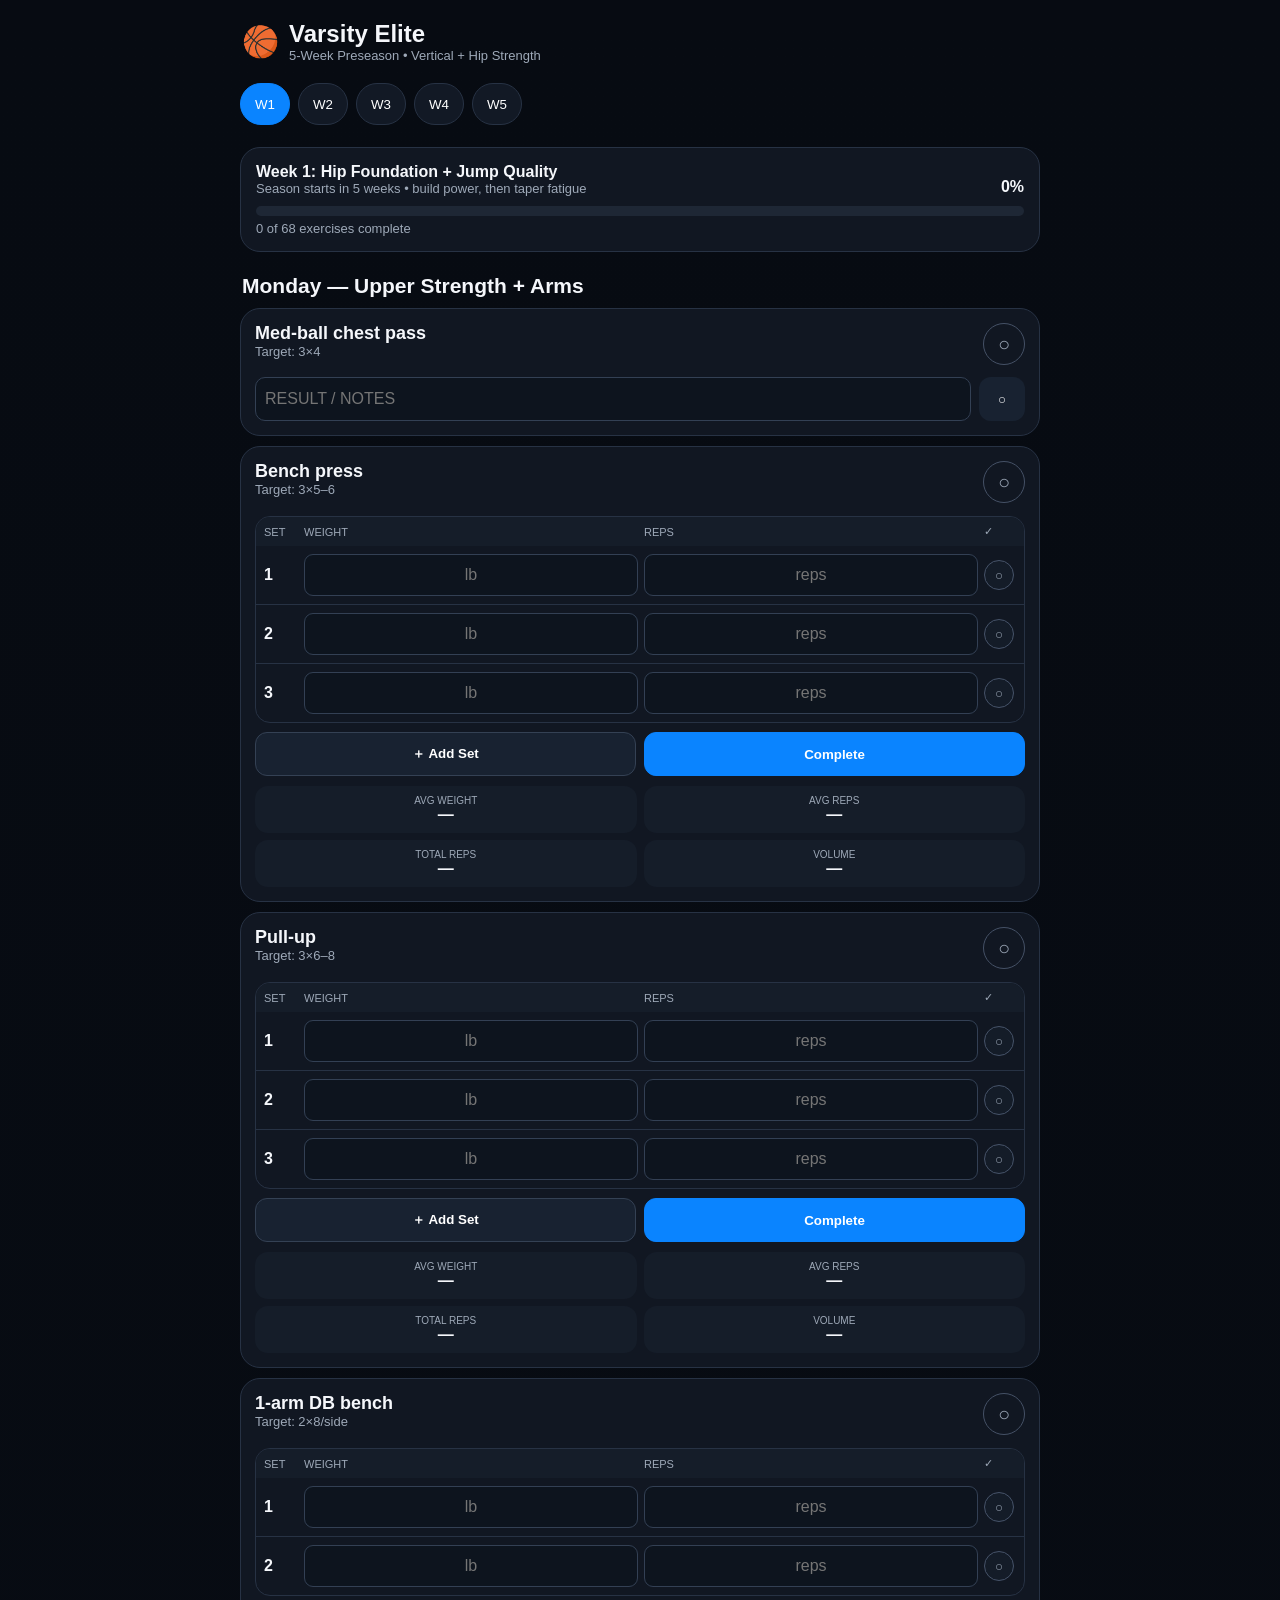
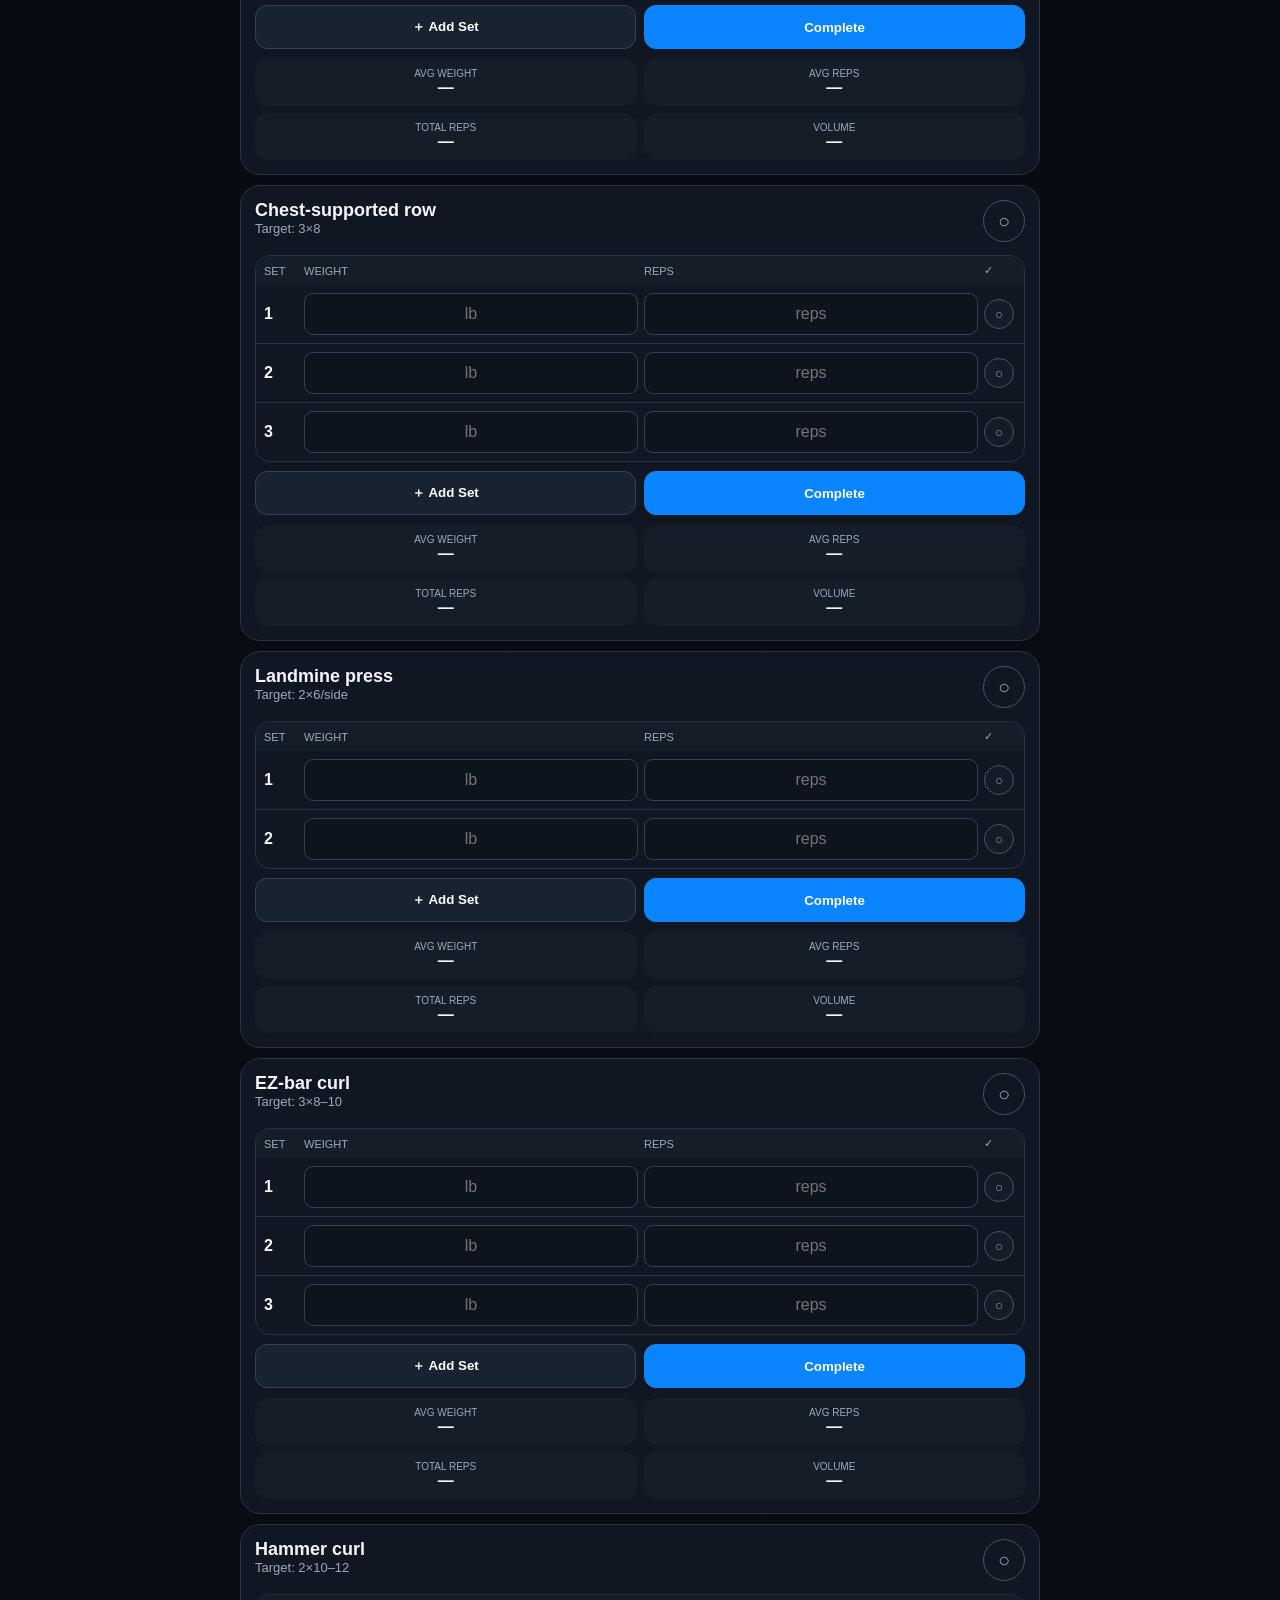
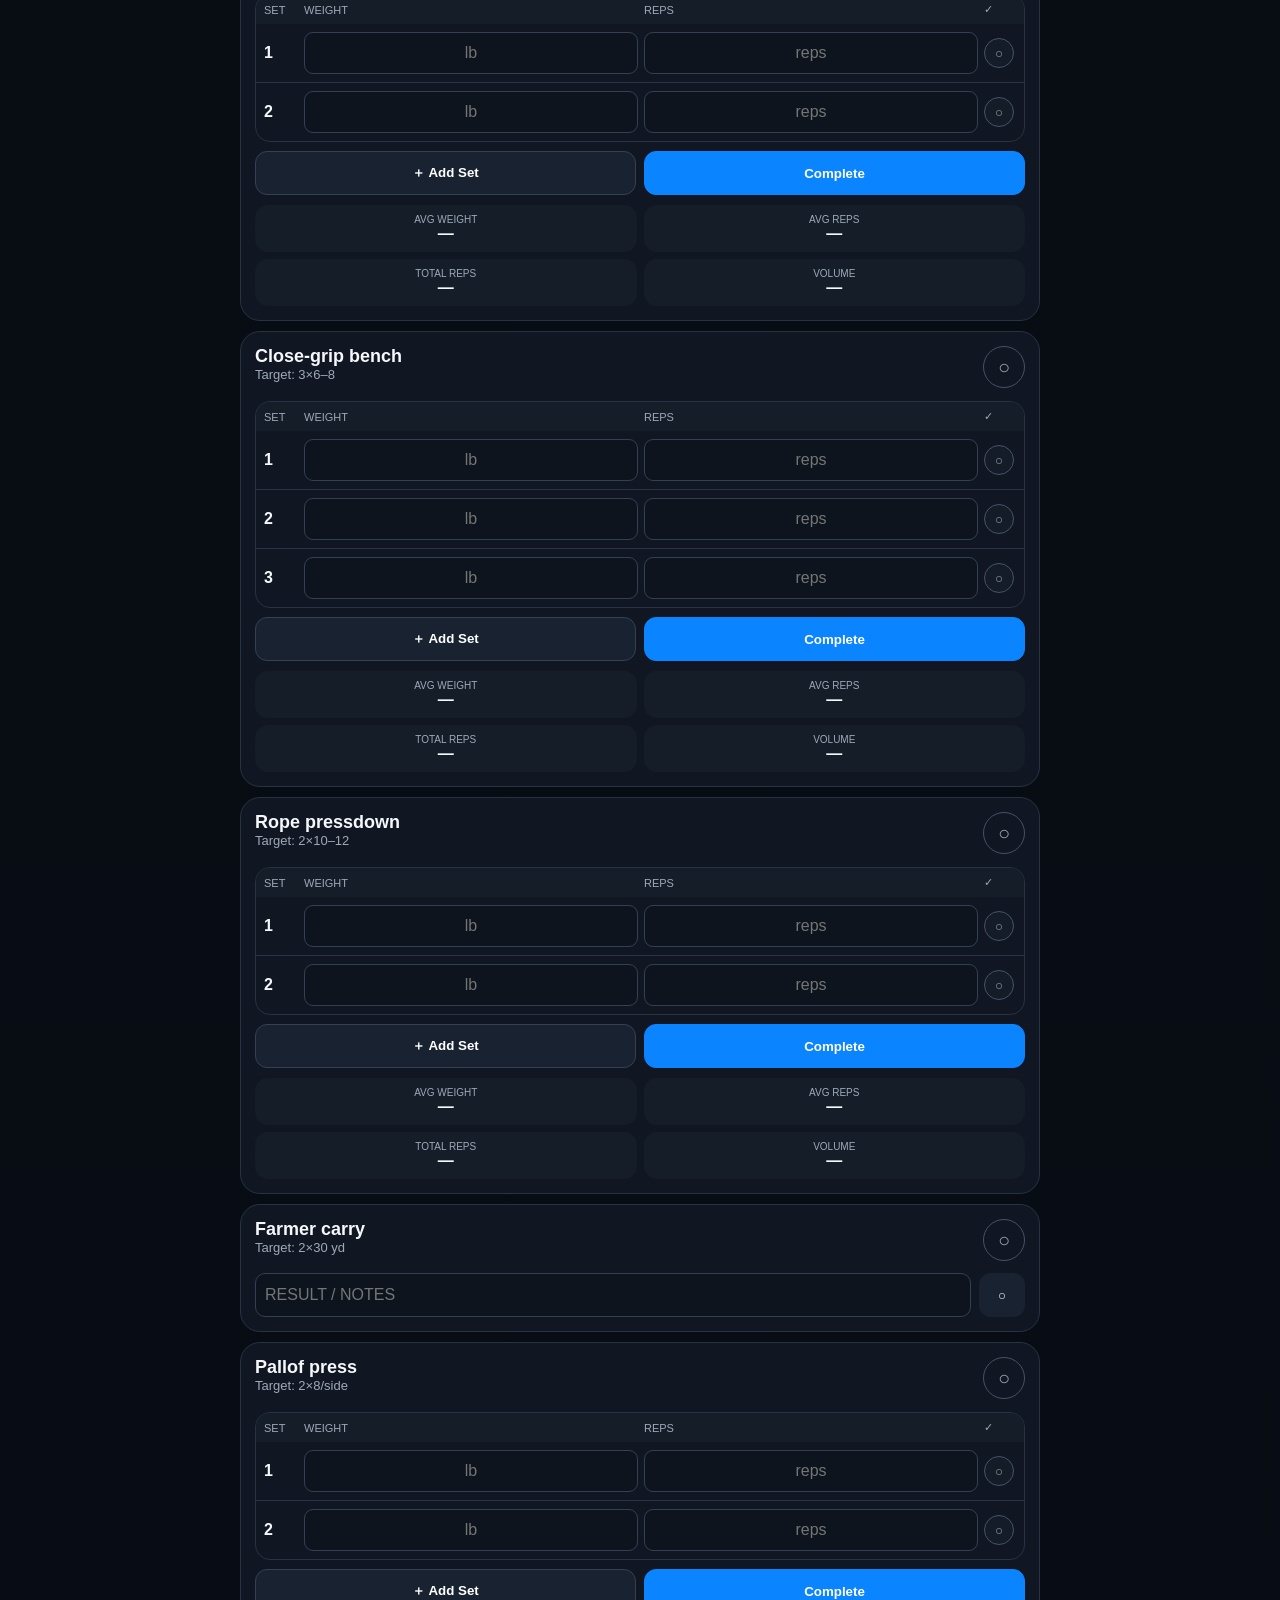
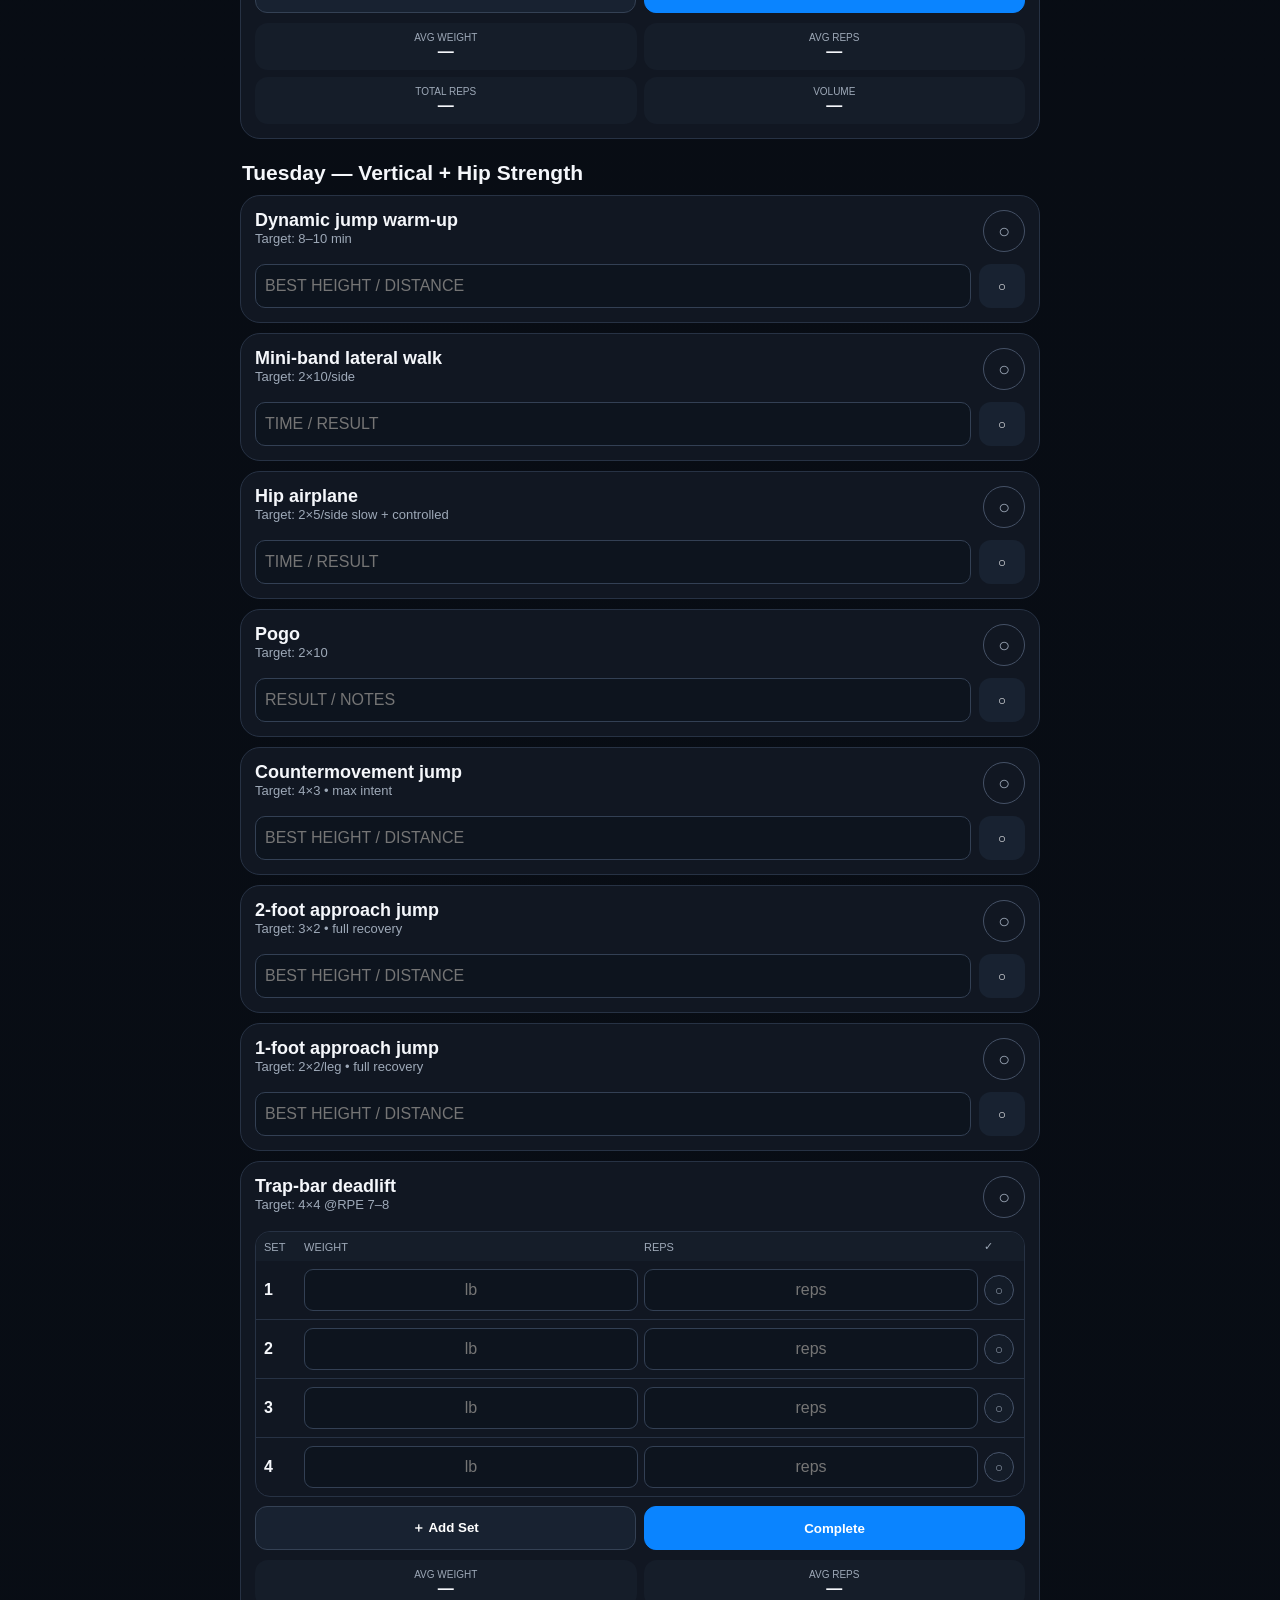
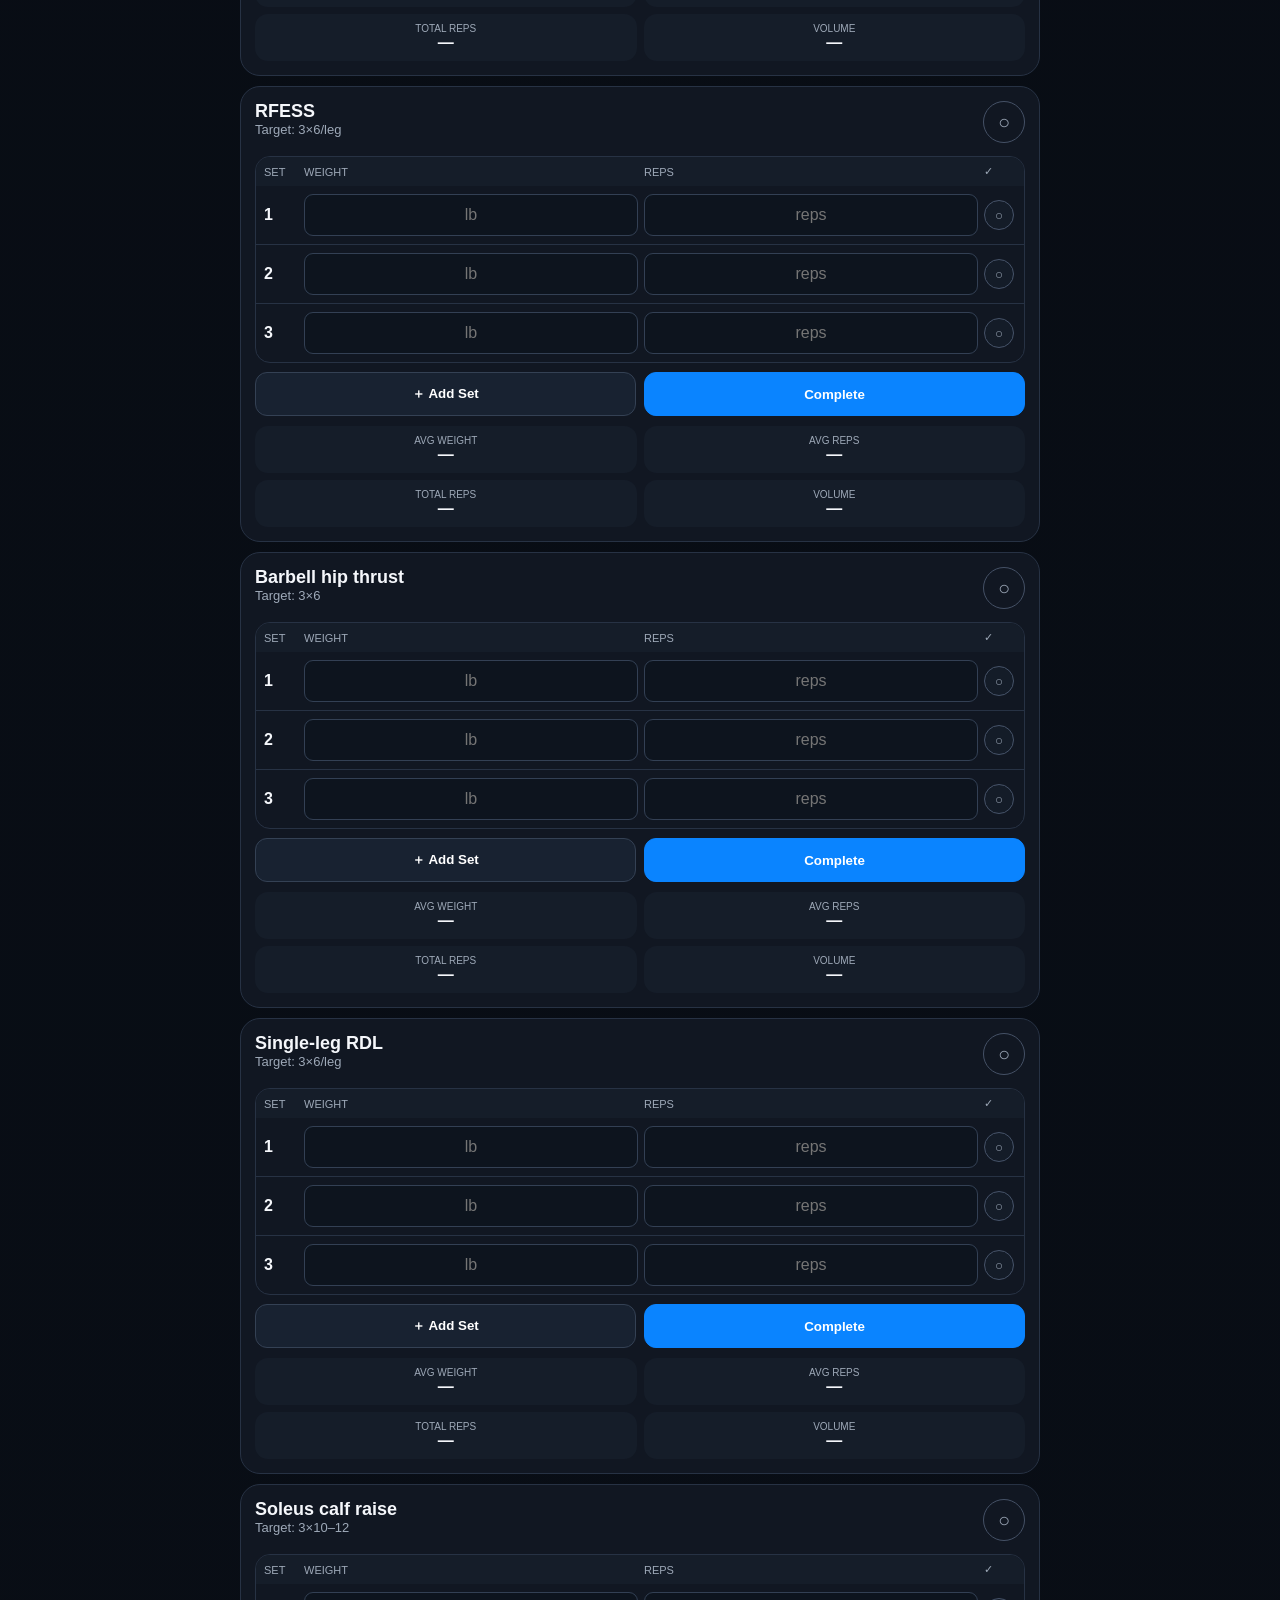
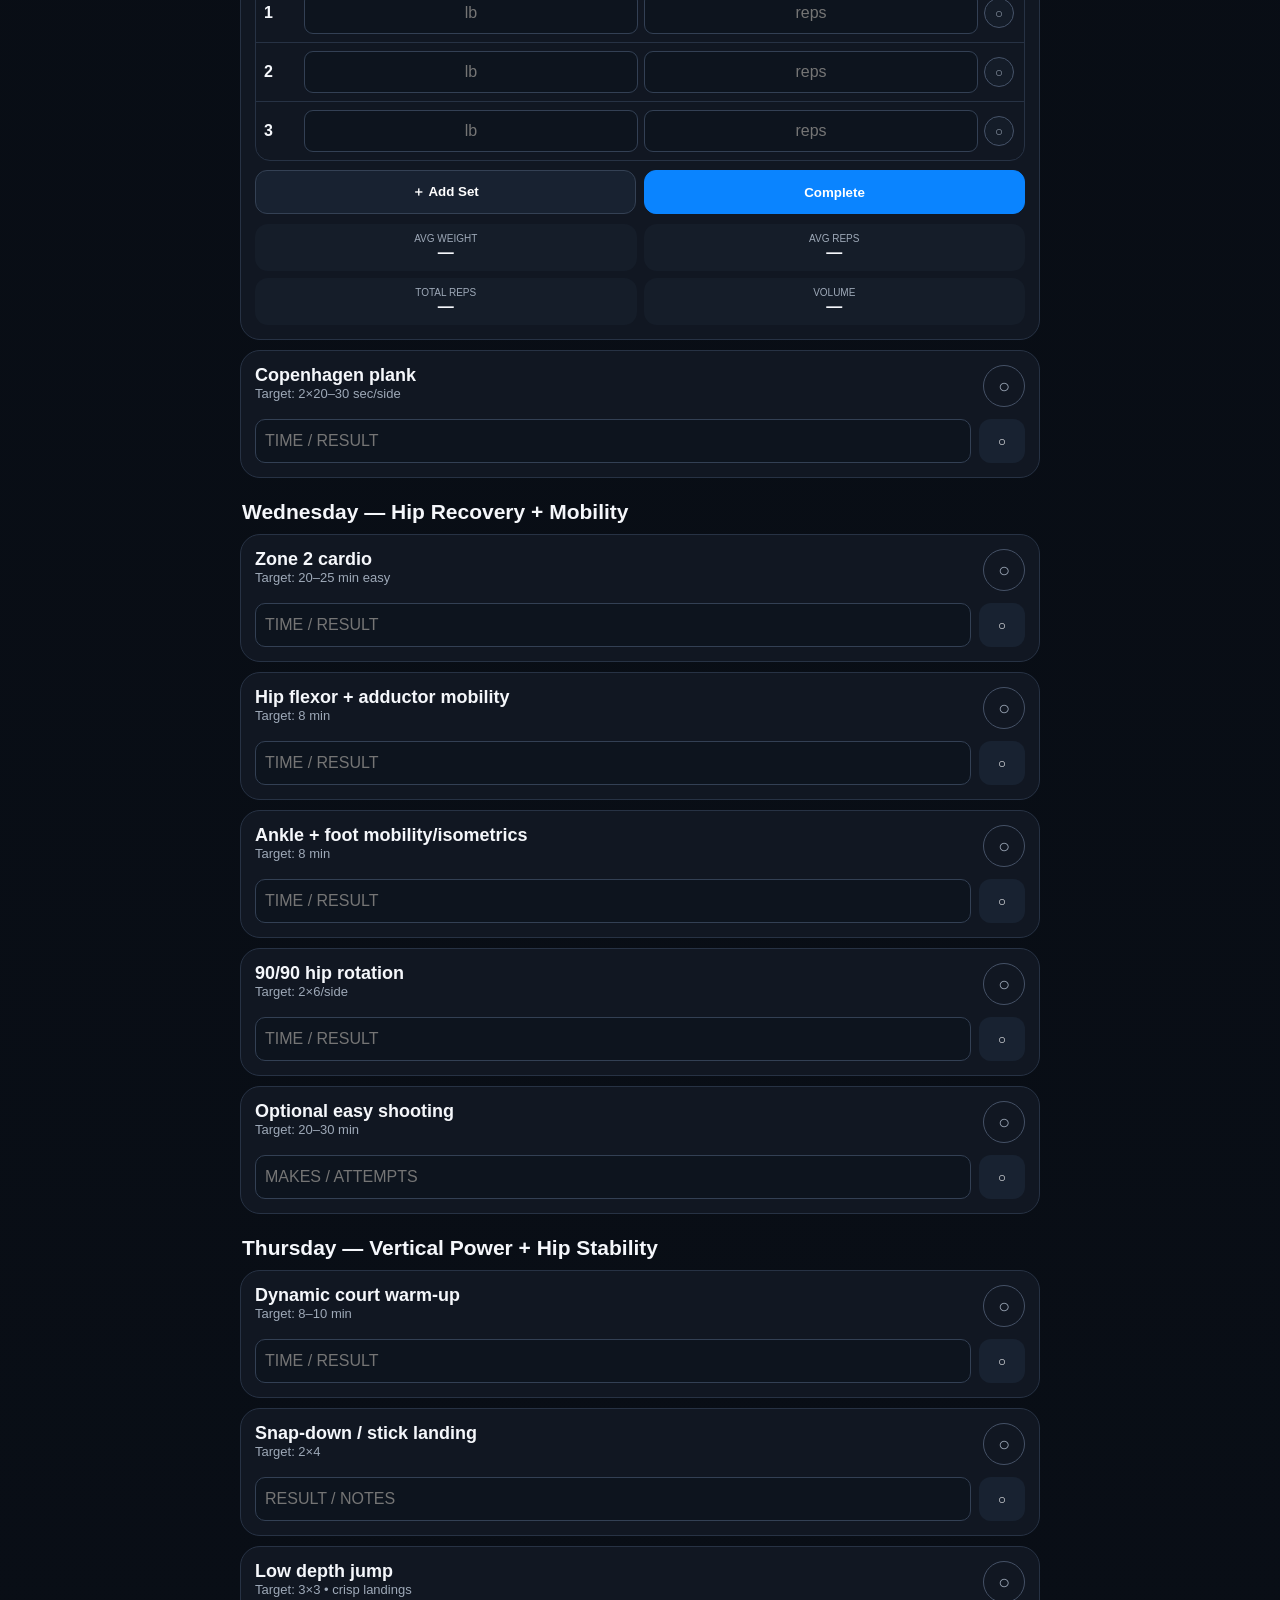
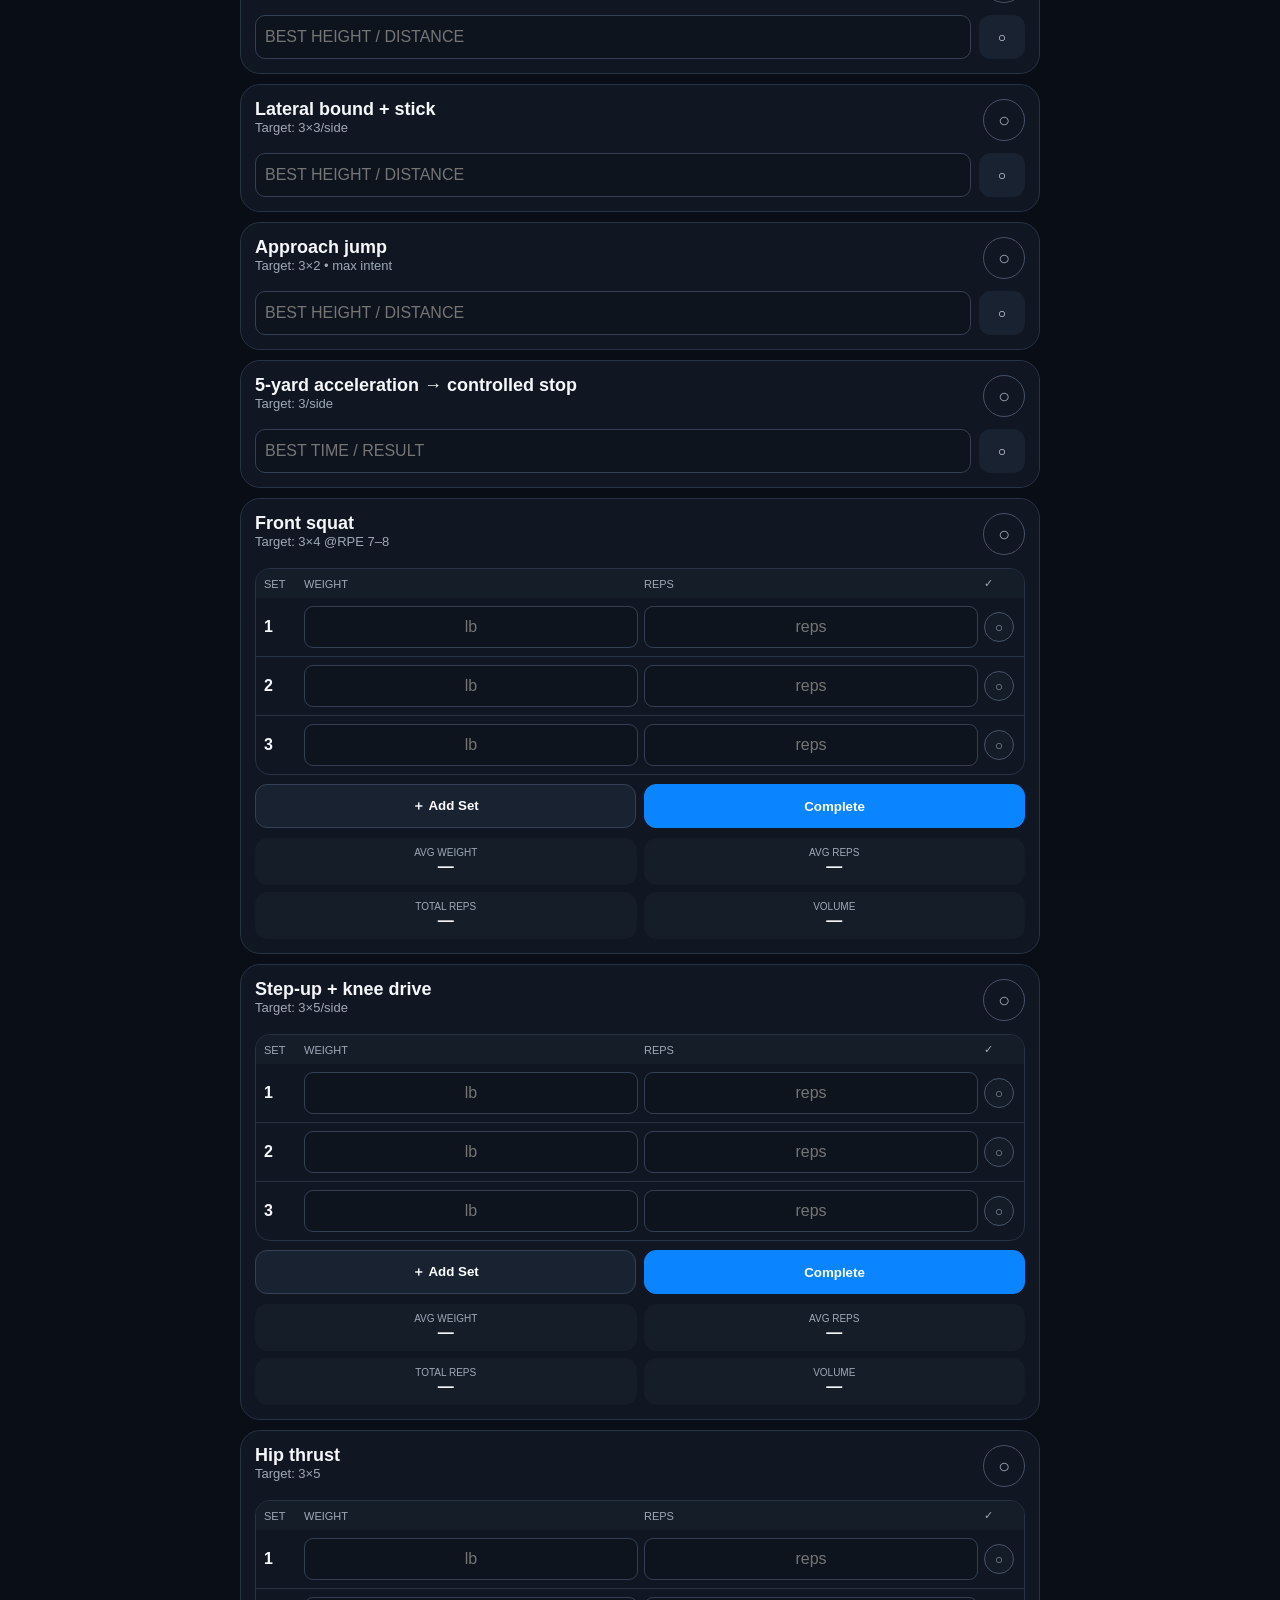
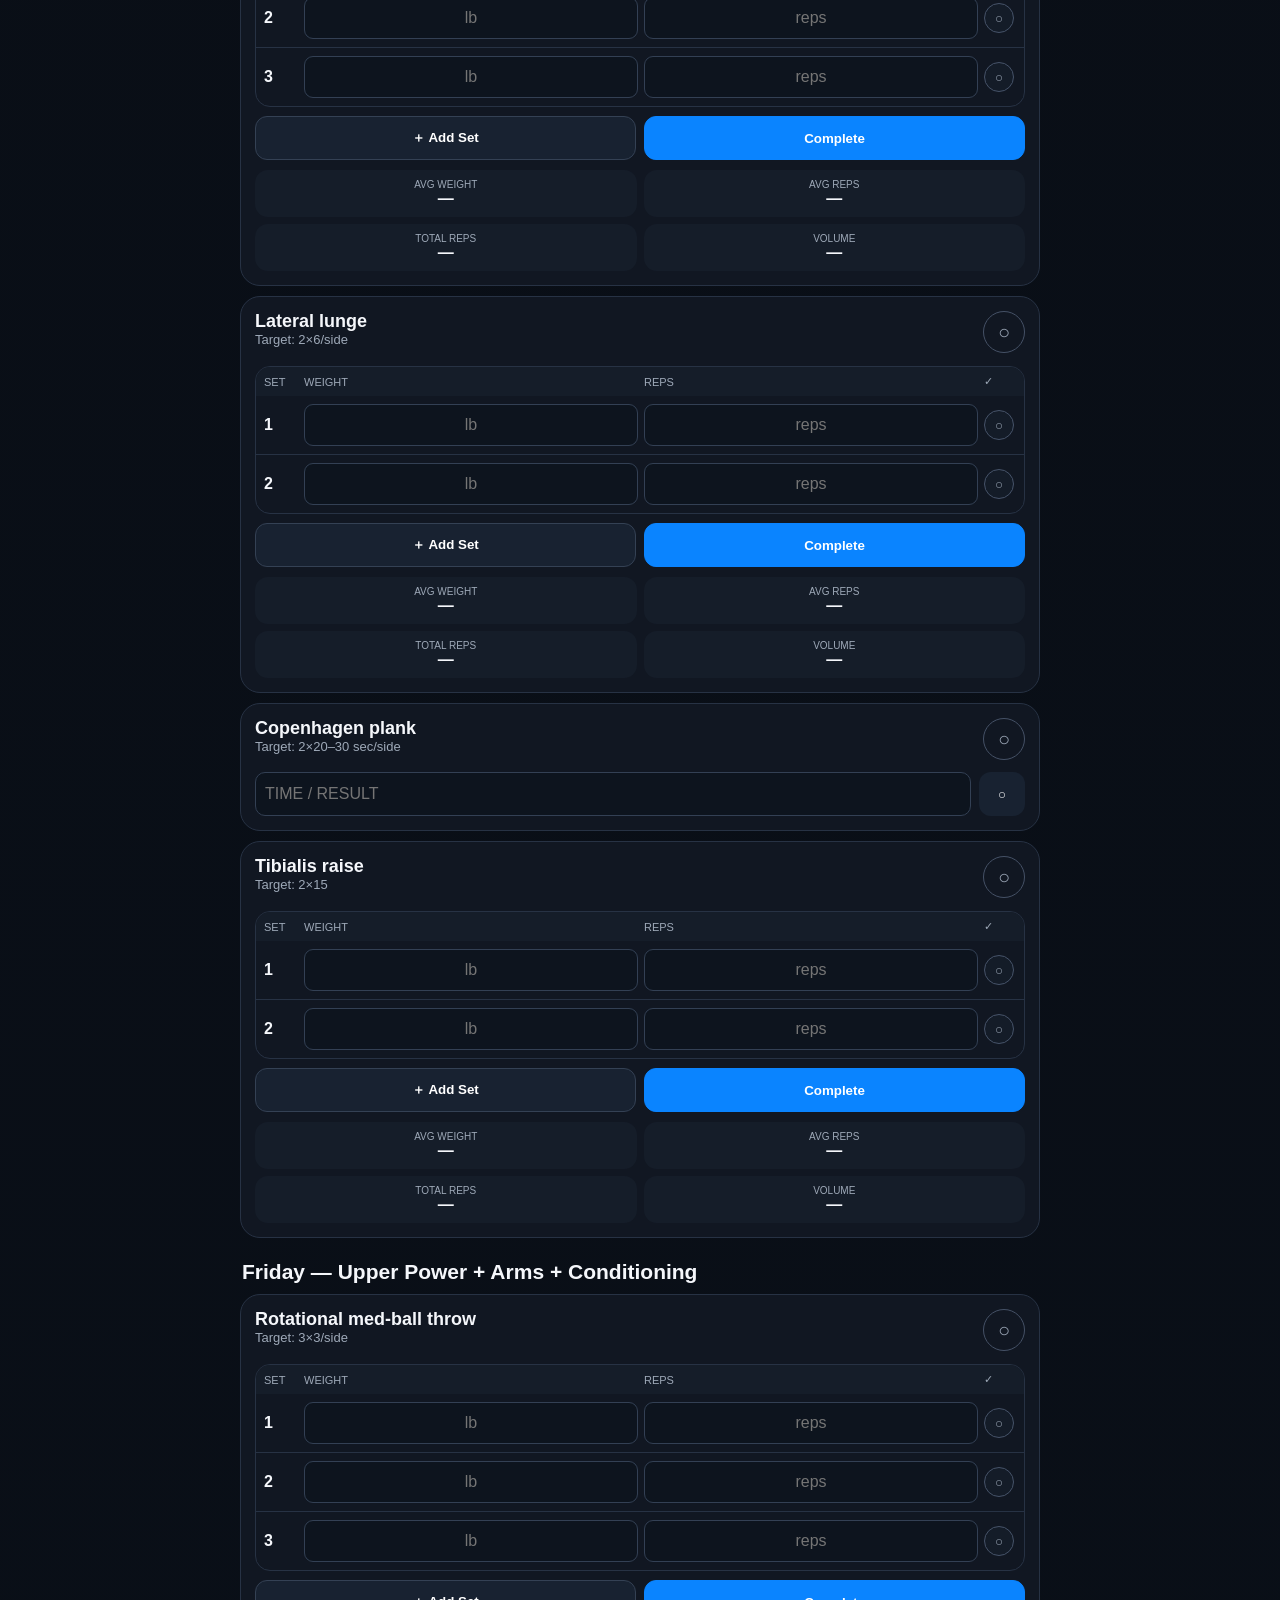
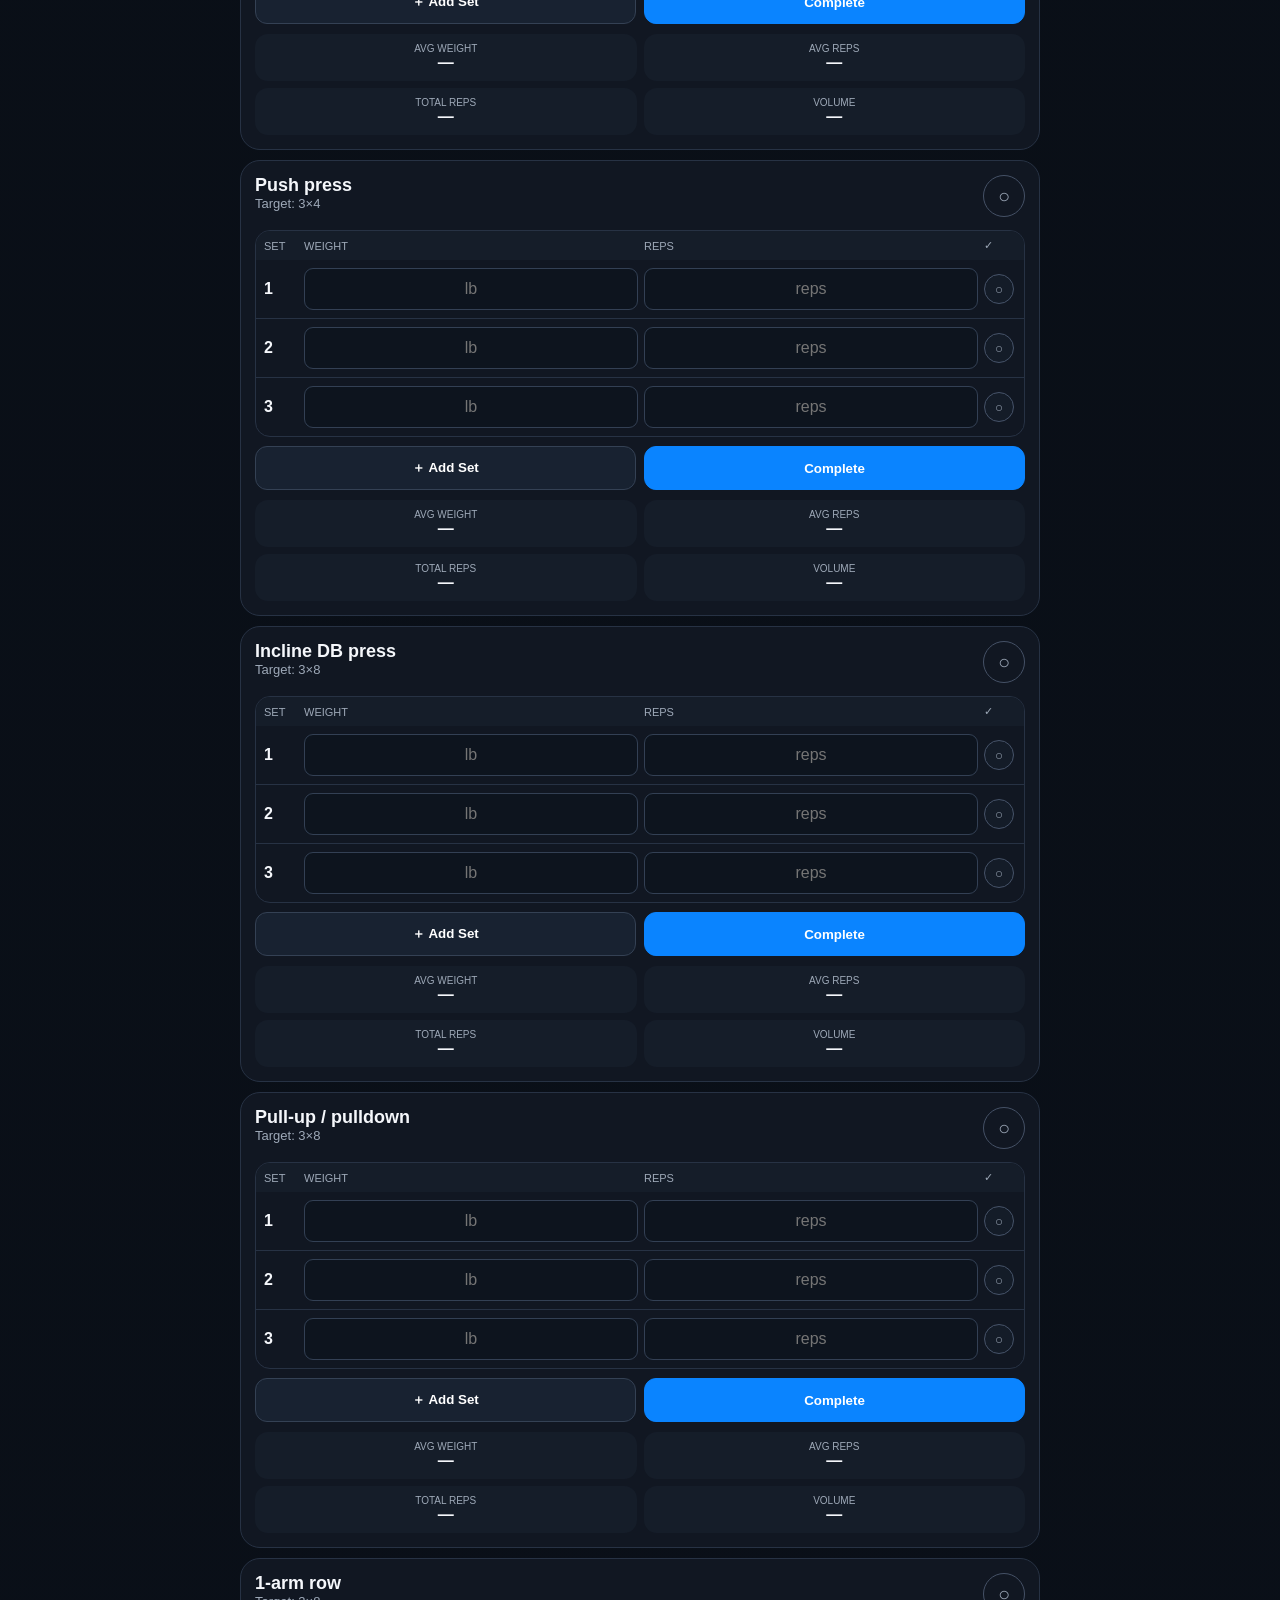
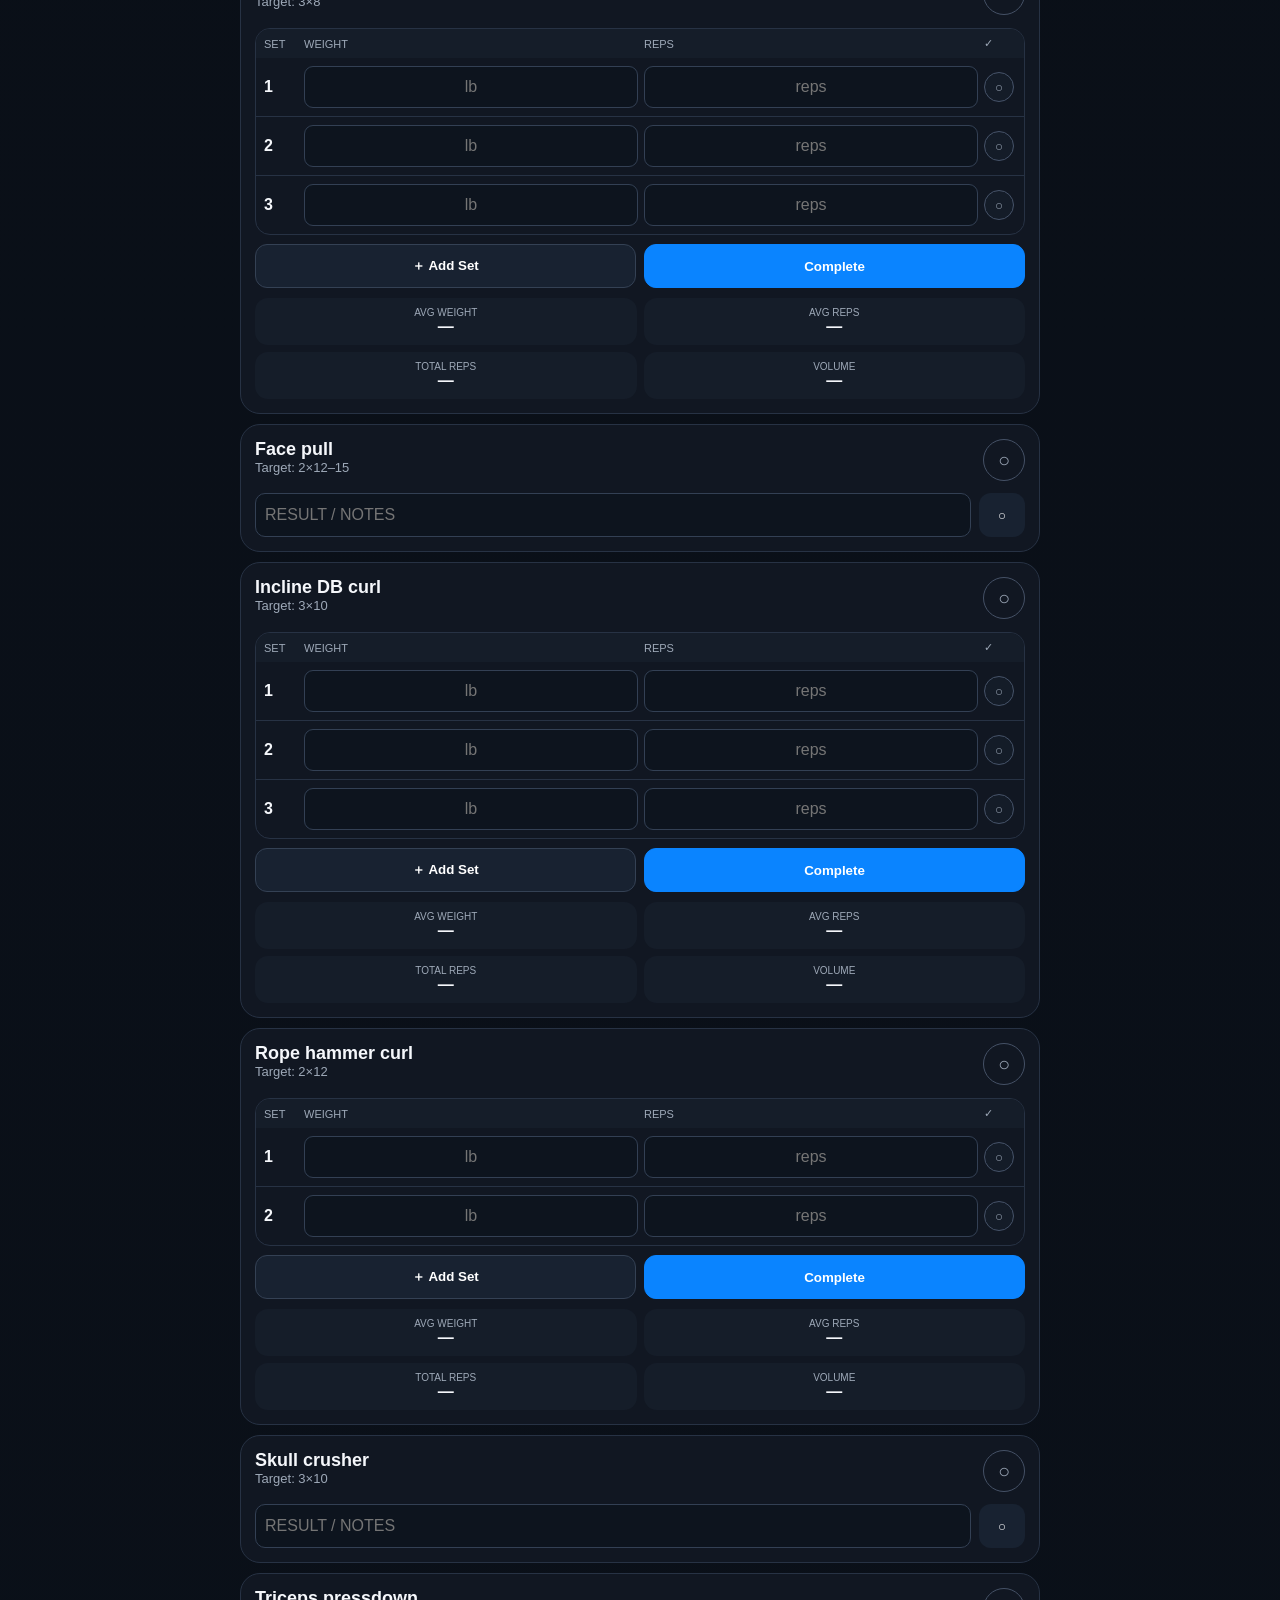
==== ppl-explosive/index.html @ 8962ddb7 "Refocus 5-week preseason lower body on vertical and hip strength" ====
<!doctype html><meta charset="utf-8"><meta name="viewport" content="width=device-width,initial-scale=1,viewport-fit=cover"><title>Varsity Elite</title><style>*{box-sizing:border-box}:root{--b:#0a84ff;--g:#30d58a;--bg:#070b12;--p:#111722;--l:#273244;--m:#9ea9b8}body{margin:0;background:linear-gradient(#070b12,#0b111a);color:#f5f7fb;font:16px -apple-system,BlinkMacSystemFont,"Segoe UI",sans-serif}.app{max-width:820px;margin:auto;padding:12px 10px 90px}.brand{display:flex;gap:10px;align-items:center;padding:8px 2px}h1{font-size:24px;margin:0}.sub,.target,.small{color:var(--m);font-size:13px}.weeks{display:flex;gap:8px;overflow:auto;padding:12px 0}.weeks button{min-width:50px;height:42px;border:1px solid var(--l);border-radius:22px;background:#121925;color:white}.weeks .on{background:var(--b);border-color:var(--b)}.phase,.exercise,.monitor{background:var(--p);border:1px solid var(--l);border-radius:20px}.phase,.monitor{padding:15px;margin:10px 0}.top{display:flex;justify-content:space-between;align-items:end}.bar{height:10px;background:#1e2735;border-radius:20px;overflow:hidden;margin:10px 0 5px}.bar i{display:block;height:100%;background:linear-gradient(90deg,var(--b),var(--g))}.day{margin:22px 0}.day h2{font-size:21px;margin:0 2px 8px}.exercise{padding:14px;margin:10px 0}.head{display:grid;grid-template-columns:1fr 42px;gap:10px}.name{font-size:18px;font-weight:800}.complete{width:42px;height:42px;border-radius:50%;border:1px solid #455166;background:#111722;color:#9aa5b5;font-size:20px}.done{opacity:.72}.done .complete,.setdone.on{background:var(--g);border-color:var(--g);color:#062116}.done .name{text-decoration:line-through}.table{border:1px solid var(--l);border-radius:15px;overflow:hidden;margin-top:13px}.row{display:grid;grid-template-columns:34px 1fr 1fr 32px;gap:6px;align-items:center;padding:8px;border-top:1px solid var(--l)}.row:first-child{border:0}.hdr{background:#151d29;color:var(--m);font-size:11px;text-transform:uppercase}.row input{width:100%;min-width:0;height:42px;background:#0d141e;color:white;border:1px solid #334054;border-radius:9px;text-align:center;font-size:16px}.setdone{width:30px;height:30px;border-radius:50%;border:1px solid #465369;background:#141c28;color:#98a3b3}.actions{display:grid;grid-template-columns:1fr 1fr;gap:8px;margin-top:9px}.actions button{min-height:44px;border-radius:12px;border:1px solid #344154;background:#182231;color:white;font-weight:700}.actions .primary{background:var(--b);border-color:var(--b)}.stats{display:grid;grid-template-columns:1fr 1fr;gap:7px;margin-top:10px}.stat{background:#151d29;border-radius:13px;padding:9px;text-align:center}.stat small{display:block;color:var(--m);font-size:10px;text-transform:uppercase}.simple{margin-top:12px;display:grid;grid-template-columns:1fr 46px;gap:8px}.simple input{height:44px;background:#0d141e;color:white;border:1px solid #334054;border-radius:10px;padding:9px;font-size:16px}.simple button{border:0;border-radius:12px;background:#182231;color:white}.simple button.on{background:var(--g);color:#062116}.grid{display:grid;grid-template-columns:1fr 1fr;gap:8px}.metric{background:#151d29;padding:9px;border-radius:12px}.metric label{display:block;color:var(--m);font-size:11px}.metric input{width:100%;height:40px;background:#0d141e;color:white;border:1px solid #334054;border-radius:8px;margin-top:4px;padding:7px}.rule{margin-top:12px;border-left:4px solid #ffd60a;background:#2b2609;color:#fff6b7;padding:10px;border-radius:9px;font-size:13px}@media(max-width:520px){.grid{grid-template-columns:1fr}.row{grid-template-columns:30px minmax(0,1fr) minmax(0,1fr) 30px;padding:7px 5px;gap:4px}}</style><div class="app"><div class="brand"><div style="font-size:30px">🏀</div><div><h1>Varsity Elite</h1><div class="sub">5-Week Preseason • Vertical + Hip Strength</div></div></div><div class="weeks" id="weeks"></div><div class="phase"><div class="top"><div><b id="phase"></b><div class="small">Season starts in 5 weeks • build power, then taper fatigue</div></div><b id="pct">0%</b></div><div class="bar"><i id="bar"></i></div><div class="small" id="count"></div></div><main id="days"></main><div class="monitor"><h2>Weekly Monitoring</h2><div class="grid" id="metrics"></div><div class="rule">5-week preseason rule: jump quality comes first. Stop max jumps when height clearly drops. Hip work should feel controlled, not painful. Hard varsity practice/game replaces similar conditioning. In Week 5, cut fatigue and keep the athlete fresh for the season.</div></div></div><script>const P=['Hip Foundation + Jump Quality','Strength → Power','Explosive Conversion','Peak Vertical','Preseason Taper'];const B={
mon:[['Med-ball chest pass','3×4'],['Bench press','3×5–6'],['Pull-up','3×6–8'],['1-arm DB bench','2×8/side'],['Chest-supported row','3×8'],['Landmine press','2×6/side'],['EZ-bar curl','3×8–10'],['Hammer curl','2×10–12'],['Close-grip bench','3×6–8'],['Rope pressdown','2×10–12'],['Farmer carry','2×30 yd'],['Pallof press','2×8/side']],
tue:[['Dynamic jump warm-up','8–10 min'],['Mini-band lateral walk','2×10/side'],['Hip airplane','2×5/side slow + controlled'],['Pogo','2×10'],['Countermovement jump','4×3 • max intent'],['2-foot approach jump','3×2 • full recovery'],['1-foot approach jump','2×2/leg • full recovery'],['Trap-bar deadlift','4×4 @RPE 7–8'],['RFESS','3×6/leg'],['Barbell hip thrust','3×6'],['Single-leg RDL','3×6/leg'],['Soleus calf raise','3×10–12'],['Copenhagen plank','2×20–30 sec/side']],
wed:[['Zone 2 cardio','20–25 min easy'],['Hip flexor + adductor mobility','8 min'],['Ankle + foot mobility/isometrics','8 min'],['90/90 hip rotation','2×6/side'],['Optional easy shooting','20–30 min']],
thu:[['Dynamic court warm-up','8–10 min'],['Snap-down / stick landing','2×4'],['Low depth jump','3×3 • crisp landings'],['Lateral bound + stick','3×3/side'],['Approach jump','3×2 • max intent'],['5-yard acceleration → controlled stop','3/side'],['Front squat','3×4 @RPE 7–8'],['Step-up + knee drive','3×5/side'],['Hip thrust','3×5'],['Lateral lunge','2×6/side'],['Copenhagen plank','2×20–30 sec/side'],['Tibialis raise','2×15']],
fri:[['Rotational med-ball throw','3×3/side'],['Push press','3×4'],['Incline DB press','3×8'],['Pull-up / pulldown','3×8'],['1-arm row','3×8'],['Face pull','2×12–15'],['Incline DB curl','3×10'],['Rope hammer curl','2×12'],['Skull crusher','3×10'],['Triceps pressdown','2×12'],['Basketball intervals','2×4×15 sec']],
sat:[['Hesitation → acceleration','3/side'],['Crossover → acceleration','3/side'],['Retreat → re-attack','3/side'],['Closeout → attack','3/side'],['Defensive slide → sprint','3 reps'],['1-foot finishes','6/side'],['2-foot power finishes','6/side'],['Veer/contact finishes','6/side'],['Catch-and-shoot','20 makes'],['Relocation 3s','15 makes'],['Pull-up jumpers','15 makes'],['Game-speed 3s','20 makes'],['Live play / advantage drill','15–25 min'],['Pressure free throws','10 makes']],
sun:[['Complete rest','Recover']]
};
function plan(w){
 let d=JSON.parse(JSON.stringify(B));
 if(w===2){
   d.tue[4][1]='4×3 • max intent';
   d.tue[7][1]='4×3 @RPE 8';
   d.tue[8][1]='3×5/leg';
   d.thu[6][1]='4×3 @RPE 8';
   d.thu[7][1]='3×5/side';
 }
 if(w===3){
   d.tue[4][1]='4×2 • max height';
   d.tue[7][1]='3×3 @RPE 8';
   d.tue.splice(8,0,['Trap-bar jump','3×3 • light load, fast']);
   d.thu[2][1]='4×2 • max quality';
   d.thu[4][1]='4×2 • max intent';
   d.thu[6][1]='3×3 @RPE 7–8';
 }
 if(w===4){
   d.tue[4][1]='3×2 • max height, full recovery';
   d.tue[5][1]='3×2 • max intent';
   d.tue[6][1]='2×2/leg • max intent';
   d.tue[7][1]='3×3 @RPE 7.5–8';
   d.tue[8][1]='2×5/leg';
   d.tue[9][1]='2×5';
   d.tue[10][1]='2×5/leg';
   d.thu[2][1]='3×2';
   d.thu[3][1]='2×3/side';
   d.thu[4][1]='3×2 • max intent';
   d.thu[6][1]='2×3 @RPE 7';
   d.thu[7][1]='2×4/side';
   d.thu[8][1]='2×4';
 }
 if(w===5){
   d.tue=[['Dynamic jump warm-up','8 min'],['Mini-band lateral walk','2×8/side'],['Hip airplane','1–2×4/side'],['Pogo','2×8'],['Countermovement jump','3×2 • max height'],['2-foot approach jump','2×2 • full recovery'],['1-foot approach jump','2×1/leg • full recovery'],['Trap-bar deadlift','2×3 @RPE 6–7'],['RFESS','2×4/leg'],['Hip thrust','2×4'],['Copenhagen plank','1–2×20 sec/side']];
   d.thu=[['Dynamic court warm-up','8 min'],['Snap-down / stick landing','2×3'],['Low depth jump','2×2'],['Approach jump','3×2 • max intent'],['Step-up + knee drive','2×4/side'],['Lateral band walk','2×8/side'],['Hip mobility reset','6–8 min']];
   d.fri=d.fri.filter(x=>x[0]!=='Basketball intervals');
   d.sat=d.sat.map(x=>[x[0],x[1]]); 
 }
 return d
}let w=+(localStorage.getItem('varsityW')||1);const K=x=>`ve4_${w}_${x}`;function type(n){n=n.toLowerCase();if(/bench|press|pull-up|pulldown|row|curl|deadlift|rfess|rdl|squat|thrust|lunge|calf|tibialis|step-up/.test(n))return'load';if(/sprint|acceleration|shuttle|flying/.test(n))return'time';if(/jump|bound/.test(n))return'jump';if(/shoot|finish|free throw/.test(n))return'makes';if(/cardio|warm-up|mobility|isometric|mirror|interval|live play|copenhagen|hip airplane|band lateral|lateral band|90\/90/.test(n))return'duration';return'simple'}function ns(t){let m=t.match(/(\d+)\s*×/);return m?Math.min(6,+m[1]):1}function card(e,di,ei){let id=`${di}_${ei}`,c=document.createElement('article'),ty=type(e[0]),done=localStorage.getItem(K(id+'c'))==='1';c.className='exercise'+(done?' done':'');c.innerHTML=`<div class="head"><div><div class="name">${e[0]}</div><div class="target">Target: ${e[1]}</div></div><button class="complete">${done?'✓':'○'}</button></div><div class="body"></div>`;let body=c.querySelector('.body');if(ty==='load'){let s=JSON.parse(localStorage.getItem(K(id+'s'))||'null')||Array.from({length:ns(e[1])},()=>({w:'',r:'',d:0}));body.innerHTML='<div class="table"><div class="row hdr"><span>Set</span><span>Weight</span><span>Reps</span><span>✓</span></div><div class="rows"></div></div><div class="actions"><button class="add">＋ Add Set</button><button class="primary fin">'+(done?'Completed':'Complete')+'</button></div><div class="stats"><div class="stat"><small>Avg Weight</small><b class="aw">—</b></div><div class="stat"><small>Avg Reps</small><b class="ar">—</b></div><div class="stat"><small>Total Reps</small><b class="tr">—</b></div><div class="stat"><small>Volume</small><b class="vol">—</b></div></div>';let rows=body.querySelector('.rows');function stat(){let entered=s.filter(x=>String(x.w).trim()||String(x.r).trim()),ws=entered.filter(x=>+x.w>0),rs=entered.filter(x=>+x.r>0),reps=rs.reduce((q,x)=>q+(+x.r),0),vol=entered.reduce((q,x)=>q+(+x.r||0)*(+x.w||0),0),aw=ws.length?ws.reduce((q,x)=>q+(+x.w),0)/ws.length:0,ar=rs.length?reps/rs.length:0;body.querySelector('.aw').textContent=aw?aw.toFixed(1)+' lb':'—';body.querySelector('.ar').textContent=ar?ar.toFixed(1):'—';body.querySelector('.tr').textContent=reps||'—';body.querySelector('.vol').textContent=vol?Math.round(vol).toLocaleString()+' lb':'—'}function save(){localStorage.setItem(K(id+'s'),JSON.stringify(s));stat()}function rr(){rows.innerHTML='';s.forEach((x,i)=>{let r=document.createElement('div');r.className='row';r.innerHTML=`<b>${i+1}</b><input inputmode=decimal placeholder="lb" value="${x.w}"><input inputmode=numeric placeholder="reps" value="${x.r}"><button class="setdone ${x.d?'on':''}">${x.d?'✓':'○'}</button>`;let a=r.querySelectorAll('input');a[0].oninput=z=>{x.w=z.target.value;save()};a[1].oninput=z=>{x.r=z.target.value;save()};r.querySelector('button').onclick=()=>{x.d=!x.d;save();rr()};rows.appendChild(r)});stat()}body.querySelector('.add').onclick=()=>{s.push({w:'',r:'',d:0});save();rr()};body.querySelector('.fin').onclick=()=>toggle();rr();function syncSets(){if(done){s.forEach(x=>{if(String(x.w).trim()||String(x.r).trim())x.d=1});save();rr()}}c._syncSets=syncSets}else{let label=ty==='time'?'BEST TIME / RESULT':ty==='jump'?'BEST HEIGHT / DISTANCE':ty==='makes'?'MAKES / ATTEMPTS':ty==='duration'?'TIME / RESULT':'RESULT / NOTES';body.innerHTML=`<div class="simple"><input placeholder="${label}" value="${localStorage.getItem(K(id+'v'))||''}"><button class="${done?'on':''}">${done?'✓':'○'}</button></div>`;body.querySelector('input').oninput=z=>localStorage.setItem(K(id+'v'),z.target.value);body.querySelector('button').onclick=()=>toggle()}function toggle(){done=!done;localStorage.setItem(K(id+'c'),done?'1':'0');c.classList.toggle('done',done);c.querySelector('.complete').textContent=done?'✓':'○';let fin=c.querySelector('.fin');if(fin)fin.textContent=done?'Completed':'Complete';if(c._syncSets)c._syncSets();let b=c.querySelector('.simple button');if(b){b.classList.toggle('on',done);b.textContent=done?'✓':'○'}progress()}c.querySelector('.complete').onclick=toggle;return c}function render(){weeks.innerHTML='';for(let i=1;i<=5;i++){let b=document.createElement('button');b.textContent='W'+i;b.className=i==w?'on':'';b.onclick=()=>{w=i;localStorage.setItem('varsityW',i);render()};weeks.appendChild(b)}phase.textContent='Week '+w+': '+P[w-1];let d=plan(w),L=[['Monday — Upper Strength + Arms',d.mon],['Tuesday — Vertical + Hip Strength',d.tue],['Wednesday — Hip Recovery + Mobility',d.wed],['Thursday — Vertical Power + Hip Stability',d.thu],['Friday — Upper Power + Arms + Conditioning',d.fri],['Saturday — Basketball Athleticism + Skill Transfer',d.sat],['Sunday — Complete Rest',d.sun]];days.innerHTML='';L.forEach((d,di)=>{let x=document.createElement('section');x.className='day';x.innerHTML='<h2>'+d[0]+'</h2>';d[1].forEach((e,ei)=>x.appendChild(card(e,di,ei)));days.appendChild(x)});metrics.innerHTML='';[['Sleep hours','sleep'],['Readiness 1–5','ready'],['Leg freshness 1–5','fresh'],['Practice min','practice'],['Game min','game'],['Knee pain 0–10','knee'],['Achilles pain 0–10','ach']].forEach(m=>{let x=document.createElement('div');x.className='metric';x.innerHTML=`<label>${m[0]}</label><input type=number value="${localStorage.getItem(K(m[1]))||''}">`;x.querySelector('input').oninput=z=>localStorage.setItem(K(m[1]),z.target.value);metrics.appendChild(x)});progress()}function progress(){let a=[...document.querySelectorAll('.exercise')],n=a.filter(x=>x.classList.contains('done')).length,p=a.length?Math.round(n/a.length*100):0;bar.style.width=p+'%';pct.textContent=p+'%';count.textContent=n+' of '+a.length+' exercises complete'}render();</script>
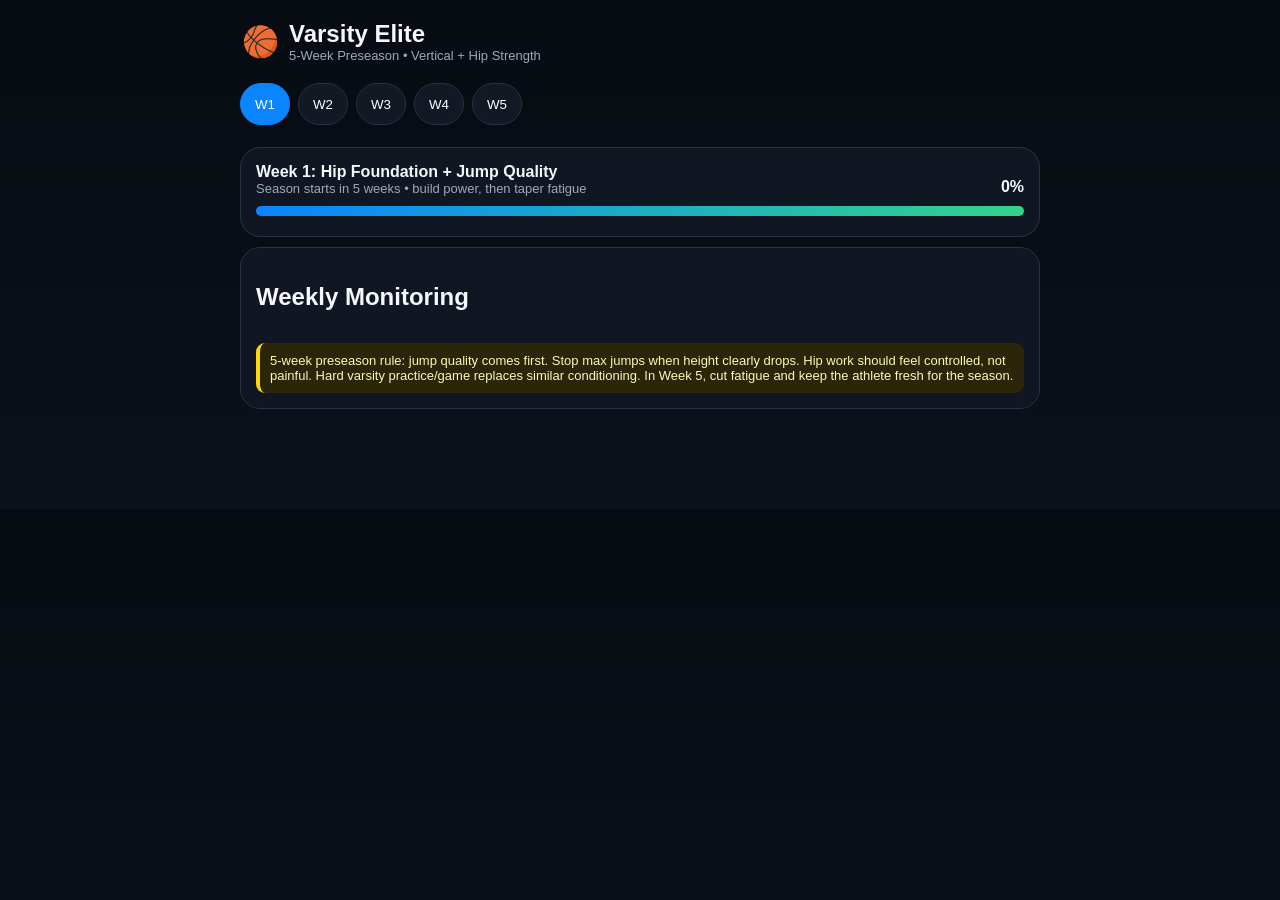
==== commit 1306e577: "Add next-session weight recommendations from exercise history" ====
--- a/ppl-explosive/index.html
+++ b/ppl-explosive/index.html
@@ -1,4 +1,4 @@
-<!doctype html><meta charset="utf-8"><meta name="viewport" content="width=device-width,initial-scale=1,viewport-fit=cover"><title>Varsity Elite</title><style>*{box-sizing:border-box}:root{--b:#0a84ff;--g:#30d58a;--bg:#070b12;--p:#111722;--l:#273244;--m:#9ea9b8}body{margin:0;background:linear-gradient(#070b12,#0b111a);color:#f5f7fb;font:16px -apple-system,BlinkMacSystemFont,"Segoe UI",sans-serif}.app{max-width:820px;margin:auto;padding:12px 10px 90px}.brand{display:flex;gap:10px;align-items:center;padding:8px 2px}h1{font-size:24px;margin:0}.sub,.target,.small{color:var(--m);font-size:13px}.weeks{display:flex;gap:8px;overflow:auto;padding:12px 0}.weeks button{min-width:50px;height:42px;border:1px solid var(--l);border-radius:22px;background:#121925;color:white}.weeks .on{background:var(--b);border-color:var(--b)}.phase,.exercise,.monitor{background:var(--p);border:1px solid var(--l);border-radius:20px}.phase,.monitor{padding:15px;margin:10px 0}.top{display:flex;justify-content:space-between;align-items:end}.bar{height:10px;background:#1e2735;border-radius:20px;overflow:hidden;margin:10px 0 5px}.bar i{display:block;height:100%;background:linear-gradient(90deg,var(--b),var(--g))}.day{margin:22px 0}.day h2{font-size:21px;margin:0 2px 8px}.exercise{padding:14px;margin:10px 0}.head{display:grid;grid-template-columns:1fr 42px;gap:10px}.name{font-size:18px;font-weight:800}.complete{width:42px;height:42px;border-radius:50%;border:1px solid #455166;background:#111722;color:#9aa5b5;font-size:20px}.done{opacity:.72}.done .complete,.setdone.on{background:var(--g);border-color:var(--g);color:#062116}.done .name{text-decoration:line-through}.table{border:1px solid var(--l);border-radius:15px;overflow:hidden;margin-top:13px}.row{display:grid;grid-template-columns:34px 1fr 1fr 32px;gap:6px;align-items:center;padding:8px;border-top:1px solid var(--l)}.row:first-child{border:0}.hdr{background:#151d29;color:var(--m);font-size:11px;text-transform:uppercase}.row input{width:100%;min-width:0;height:42px;background:#0d141e;color:white;border:1px solid #334054;border-radius:9px;text-align:center;font-size:16px}.setdone{width:30px;height:30px;border-radius:50%;border:1px solid #465369;background:#141c28;color:#98a3b3}.actions{display:grid;grid-template-columns:1fr 1fr;gap:8px;margin-top:9px}.actions button{min-height:44px;border-radius:12px;border:1px solid #344154;background:#182231;color:white;font-weight:700}.actions .primary{background:var(--b);border-color:var(--b)}.stats{display:grid;grid-template-columns:1fr 1fr;gap:7px;margin-top:10px}.stat{background:#151d29;border-radius:13px;padding:9px;text-align:center}.stat small{display:block;color:var(--m);font-size:10px;text-transform:uppercase}.simple{margin-top:12px;display:grid;grid-template-columns:1fr 46px;gap:8px}.simple input{height:44px;background:#0d141e;color:white;border:1px solid #334054;border-radius:10px;padding:9px;font-size:16px}.simple button{border:0;border-radius:12px;background:#182231;color:white}.simple button.on{background:var(--g);color:#062116}.grid{display:grid;grid-template-columns:1fr 1fr;gap:8px}.metric{background:#151d29;padding:9px;border-radius:12px}.metric label{display:block;color:var(--m);font-size:11px}.metric input{width:100%;height:40px;background:#0d141e;color:white;border:1px solid #334054;border-radius:8px;margin-top:4px;padding:7px}.rule{margin-top:12px;border-left:4px solid #ffd60a;background:#2b2609;color:#fff6b7;padding:10px;border-radius:9px;font-size:13px}@media(max-width:520px){.grid{grid-template-columns:1fr}.row{grid-template-columns:30px minmax(0,1fr) minmax(0,1fr) 30px;padding:7px 5px;gap:4px}}</style><div class="app"><div class="brand"><div style="font-size:30px">🏀</div><div><h1>Varsity Elite</h1><div class="sub">5-Week Preseason • Vertical + Hip Strength</div></div></div><div class="weeks" id="weeks"></div><div class="phase"><div class="top"><div><b id="phase"></b><div class="small">Season starts in 5 weeks • build power, then taper fatigue</div></div><b id="pct">0%</b></div><div class="bar"><i id="bar"></i></div><div class="small" id="count"></div></div><main id="days"></main><div class="monitor"><h2>Weekly Monitoring</h2><div class="grid" id="metrics"></div><div class="rule">5-week preseason rule: jump quality comes first. Stop max jumps when height clearly drops. Hip work should feel controlled, not painful. Hard varsity practice/game replaces similar conditioning. In Week 5, cut fatigue and keep the athlete fresh for the season.</div></div></div><script>const P=['Hip Foundation + Jump Quality','Strength → Power','Explosive Conversion','Peak Vertical','Preseason Taper'];const B={
+<!doctype html><meta charset="utf-8"><meta name="viewport" content="width=device-width,initial-scale=1,viewport-fit=cover"><title>Varsity Elite</title><style>*{box-sizing:border-box}:root{--b:#0a84ff;--g:#30d58a;--bg:#070b12;--p:#111722;--l:#273244;--m:#9ea9b8}body{margin:0;background:linear-gradient(#070b12,#0b111a);color:#f5f7fb;font:16px -apple-system,BlinkMacSystemFont,"Segoe UI",sans-serif}.app{max-width:820px;margin:auto;padding:12px 10px 90px}.brand{display:flex;gap:10px;align-items:center;padding:8px 2px}h1{font-size:24px;margin:0}.sub,.target,.small{color:var(--m);font-size:13px}.weeks{display:flex;gap:8px;overflow:auto;padding:12px 0}.weeks button{min-width:50px;height:42px;border:1px solid var(--l);border-radius:22px;background:#121925;color:white}.weeks .on{background:var(--b);border-color:var(--b)}.phase,.exercise,.monitor{background:var(--p);border:1px solid var(--l);border-radius:20px}.phase,.monitor{padding:15px;margin:10px 0}.top{display:flex;justify-content:space-between;align-items:end}.bar{height:10px;background:#1e2735;border-radius:20px;overflow:hidden;margin:10px 0 5px}.bar i{display:block;height:100%;background:linear-gradient(90deg,var(--b),var(--g))}.day{margin:22px 0}.day h2{font-size:21px;margin:0 2px 8px}.exercise{padding:14px;margin:10px 0}.head{display:grid;grid-template-columns:1fr 42px;gap:10px}.name{font-size:18px;font-weight:800}.complete{width:42px;height:42px;border-radius:50%;border:1px solid #455166;background:#111722;color:#9aa5b5;font-size:20px}.done{opacity:.72}.done .complete,.setdone.on{background:var(--g);border-color:var(--g);color:#062116}.done .name{text-decoration:line-through}.table{border:1px solid var(--l);border-radius:15px;overflow:hidden;margin-top:13px}.row{display:grid;grid-template-columns:34px 1fr 1fr 32px;gap:6px;align-items:center;padding:8px;border-top:1px solid var(--l)}.row:first-child{border:0}.hdr{background:#151d29;color:var(--m);font-size:11px;text-transform:uppercase}.row input{width:100%;min-width:0;height:42px;background:#0d141e;color:white;border:1px solid #334054;border-radius:9px;text-align:center;font-size:16px}.setdone{width:30px;height:30px;border-radius:50%;border:1px solid #465369;background:#141c28;color:#98a3b3}.actions{display:grid;grid-template-columns:1fr 1fr;gap:8px;margin-top:9px}.actions button{min-height:44px;border-radius:12px;border:1px solid #344154;background:#182231;color:white;font-weight:700}.actions .primary{background:var(--b);border-color:var(--b)}.stats{display:grid;grid-template-columns:1fr 1fr;gap:7px;margin-top:10px}.stat{background:#151d29;border-radius:13px;padding:9px;text-align:center}.stat small{display:block;color:var(--m);font-size:10px;text-transform:uppercase}.suggest{margin-top:10px;padding:11px 12px;border-radius:13px;background:#0c2238;border:1px solid #174a78}.suggest small{display:block;color:#7ebcff;font-size:10px;text-transform:uppercase;letter-spacing:.04em}.suggest b{display:block;margin-top:3px;font-size:15px}.suggest span{display:block;margin-top:3px;color:var(--m);font-size:12px}.simple{margin-top:12px;display:grid;grid-template-columns:1fr 46px;gap:8px}.simple input{height:44px;background:#0d141e;color:white;border:1px solid #334054;border-radius:10px;padding:9px;font-size:16px}.simple button{border:0;border-radius:12px;background:#182231;color:white}.simple button.on{background:var(--g);color:#062116}.grid{display:grid;grid-template-columns:1fr 1fr;gap:8px}.metric{background:#151d29;padding:9px;border-radius:12px}.metric label{display:block;color:var(--m);font-size:11px}.metric input{width:100%;height:40px;background:#0d141e;color:white;border:1px solid #334054;border-radius:8px;margin-top:4px;padding:7px}.rule{margin-top:12px;border-left:4px solid #ffd60a;background:#2b2609;color:#fff6b7;padding:10px;border-radius:9px;font-size:13px}@media(max-width:520px){.grid{grid-template-columns:1fr}.row{grid-template-columns:30px minmax(0,1fr) minmax(0,1fr) 30px;padding:7px 5px;gap:4px}}</style><div class="app"><div class="brand"><div style="font-size:30px">🏀</div><div><h1>Varsity Elite</h1><div class="sub">5-Week Preseason • Vertical + Hip Strength</div></div></div><div class="weeks" id="weeks"></div><div class="phase"><div class="top"><div><b id="phase"></b><div class="small">Season starts in 5 weeks • build power, then taper fatigue</div></div><b id="pct">0%</b></div><div class="bar"><i id="bar"></i></div><div class="small" id="count"></div></div><main id="days"></main><div class="monitor"><h2>Weekly Monitoring</h2><div class="grid" id="metrics"></div><div class="rule">5-week preseason rule: jump quality comes first. Stop max jumps when height clearly drops. Hip work should feel controlled, not painful. Hard varsity practice/game replaces similar conditioning. In Week 5, cut fatigue and keep the athlete fresh for the season.</div></div></div><script>const P=['Hip Foundation + Jump Quality','Strength → Power','Explosive Conversion','Peak Vertical','Preseason Taper'];const B={
 mon:[['Med-ball chest pass','3×4'],['Bench press','3×5–6'],['Pull-up','3×6–8'],['1-arm DB bench','2×8/side'],['Chest-supported row','3×8'],['Landmine press','2×6/side'],['EZ-bar curl','3×8–10'],['Hammer curl','2×10–12'],['Close-grip bench','3×6–8'],['Rope pressdown','2×10–12'],['Farmer carry','2×30 yd'],['Pallof press','2×8/side']],
 tue:[['Dynamic jump warm-up','8–10 min'],['Mini-band lateral walk','2×10/side'],['Hip airplane','2×5/side slow + controlled'],['Pogo','2×10'],['Countermovement jump','4×3 • max intent'],['2-foot approach jump','3×2 • full recovery'],['1-foot approach jump','2×2/leg • full recovery'],['Trap-bar deadlift','4×4 @RPE 7–8'],['RFESS','3×6/leg'],['Barbell hip thrust','3×6'],['Single-leg RDL','3×6/leg'],['Soleus calf raise','3×10–12'],['Copenhagen plank','2×20–30 sec/side']],
 wed:[['Zone 2 cardio','20–25 min easy'],['Hip flexor + adductor mobility','8 min'],['Ankle + foot mobility/isometrics','8 min'],['90/90 hip rotation','2×6/side'],['Optional easy shooting','20–30 min']],
@@ -46,4 +46,4 @@
    d.sat=d.sat.map(x=>[x[0],x[1]]); 
  }
  return d
-}let w=+(localStorage.getItem('varsityW')||1);const K=x=>`ve4_${w}_${x}`;function type(n){n=n.toLowerCase();if(/bench|press|pull-up|pulldown|row|curl|deadlift|rfess|rdl|squat|thrust|lunge|calf|tibialis|step-up/.test(n))return'load';if(/sprint|acceleration|shuttle|flying/.test(n))return'time';if(/jump|bound/.test(n))return'jump';if(/shoot|finish|free throw/.test(n))return'makes';if(/cardio|warm-up|mobility|isometric|mirror|interval|live play|copenhagen|hip airplane|band lateral|lateral band|90\/90/.test(n))return'duration';return'simple'}function ns(t){let m=t.match(/(\d+)\s*×/);return m?Math.min(6,+m[1]):1}function card(e,di,ei){let id=`${di}_${ei}`,c=document.createElement('article'),ty=type(e[0]),done=localStorage.getItem(K(id+'c'))==='1';c.className='exercise'+(done?' done':'');c.innerHTML=`<div class="head"><div><div class="name">${e[0]}</div><div class="target">Target: ${e[1]}</div></div><button class="complete">${done?'✓':'○'}</button></div><div class="body"></div>`;let body=c.querySelector('.body');if(ty==='load'){let s=JSON.parse(localStorage.getItem(K(id+'s'))||'null')||Array.from({length:ns(e[1])},()=>({w:'',r:'',d:0}));body.innerHTML='<div class="table"><div class="row hdr"><span>Set</span><span>Weight</span><span>Reps</span><span>✓</span></div><div class="rows"></div></div><div class="actions"><button class="add">＋ Add Set</button><button class="primary fin">'+(done?'Completed':'Complete')+'</button></div><div class="stats"><div class="stat"><small>Avg Weight</small><b class="aw">—</b></div><div class="stat"><small>Avg Reps</small><b class="ar">—</b></div><div class="stat"><small>Total Reps</small><b class="tr">—</b></div><div class="stat"><small>Volume</small><b class="vol">—</b></div></div>';let rows=body.querySelector('.rows');function stat(){let entered=s.filter(x=>String(x.w).trim()||String(x.r).trim()),ws=entered.filter(x=>+x.w>0),rs=entered.filter(x=>+x.r>0),reps=rs.reduce((q,x)=>q+(+x.r),0),vol=entered.reduce((q,x)=>q+(+x.r||0)*(+x.w||0),0),aw=ws.length?ws.reduce((q,x)=>q+(+x.w),0)/ws.length:0,ar=rs.length?reps/rs.length:0;body.querySelector('.aw').textContent=aw?aw.toFixed(1)+' lb':'—';body.querySelector('.ar').textContent=ar?ar.toFixed(1):'—';body.querySelector('.tr').textContent=reps||'—';body.querySelector('.vol').textContent=vol?Math.round(vol).toLocaleString()+' lb':'—'}function save(){localStorage.setItem(K(id+'s'),JSON.stringify(s));stat()}function rr(){rows.innerHTML='';s.forEach((x,i)=>{let r=document.createElement('div');r.className='row';r.innerHTML=`<b>${i+1}</b><input inputmode=decimal placeholder="lb" value="${x.w}"><input inputmode=numeric placeholder="reps" value="${x.r}"><button class="setdone ${x.d?'on':''}">${x.d?'✓':'○'}</button>`;let a=r.querySelectorAll('input');a[0].oninput=z=>{x.w=z.target.value;save()};a[1].oninput=z=>{x.r=z.target.value;save()};r.querySelector('button').onclick=()=>{x.d=!x.d;save();rr()};rows.appendChild(r)});stat()}body.querySelector('.add').onclick=()=>{s.push({w:'',r:'',d:0});save();rr()};body.querySelector('.fin').onclick=()=>toggle();rr();function syncSets(){if(done){s.forEach(x=>{if(String(x.w).trim()||String(x.r).trim())x.d=1});save();rr()}}c._syncSets=syncSets}else{let label=ty==='time'?'BEST TIME / RESULT':ty==='jump'?'BEST HEIGHT / DISTANCE':ty==='makes'?'MAKES / ATTEMPTS':ty==='duration'?'TIME / RESULT':'RESULT / NOTES';body.innerHTML=`<div class="simple"><input placeholder="${label}" value="${localStorage.getItem(K(id+'v'))||''}"><button class="${done?'on':''}">${done?'✓':'○'}</button></div>`;body.querySelector('input').oninput=z=>localStorage.setItem(K(id+'v'),z.target.value);body.querySelector('button').onclick=()=>toggle()}function toggle(){done=!done;localStorage.setItem(K(id+'c'),done?'1':'0');c.classList.toggle('done',done);c.querySelector('.complete').textContent=done?'✓':'○';let fin=c.querySelector('.fin');if(fin)fin.textContent=done?'Completed':'Complete';if(c._syncSets)c._syncSets();let b=c.querySelector('.simple button');if(b){b.classList.toggle('on',done);b.textContent=done?'✓':'○'}progress()}c.querySelector('.complete').onclick=toggle;return c}function render(){weeks.innerHTML='';for(let i=1;i<=5;i++){let b=document.createElement('button');b.textContent='W'+i;b.className=i==w?'on':'';b.onclick=()=>{w=i;localStorage.setItem('varsityW',i);render()};weeks.appendChild(b)}phase.textContent='Week '+w+': '+P[w-1];let d=plan(w),L=[['Monday — Upper Strength + Arms',d.mon],['Tuesday — Vertical + Hip Strength',d.tue],['Wednesday — Hip Recovery + Mobility',d.wed],['Thursday — Vertical Power + Hip Stability',d.thu],['Friday — Upper Power + Arms + Conditioning',d.fri],['Saturday — Basketball Athleticism + Skill Transfer',d.sat],['Sunday — Complete Rest',d.sun]];days.innerHTML='';L.forEach((d,di)=>{let x=document.createElement('section');x.className='day';x.innerHTML='<h2>'+d[0]+'</h2>';d[1].forEach((e,ei)=>x.appendChild(card(e,di,ei)));days.appendChild(x)});metrics.innerHTML='';[['Sleep hours','sleep'],['Readiness 1–5','ready'],['Leg freshness 1–5','fresh'],['Practice min','practice'],['Game min','game'],['Knee pain 0–10','knee'],['Achilles pain 0–10','ach']].forEach(m=>{let x=document.createElement('div');x.className='metric';x.innerHTML=`<label>${m[0]}</label><input type=number value="${localStorage.getItem(K(m[1]))||''}">`;x.querySelector('input').oninput=z=>localStorage.setItem(K(m[1]),z.target.value);metrics.appendChild(x)});progress()}function progress(){let a=[...document.querySelectorAll('.exercise')],n=a.filter(x=>x.classList.contains('done')).length,p=a.length?Math.round(n/a.length*100):0;bar.style.width=p+'%';pct.textContent=p+'%';count.textContent=n+' of '+a.length+' exercises complete'}render();</script>+}let w=Math.min(5,Math.max(1,+(localStorage.getItem('varsityW')||1)));const K=x=>`ve4_${w}_${x}`;const HK=n=>`veHistory_${n.toLowerCase().replace(/[^a-z0-9]+/g,'_')}`;function history(n){try{return JSON.parse(localStorage.getItem(HK(n))||'[]')}catch(e){return[]}}function roundLoad(x){if(!x)return 0;return Math.max(0,Math.round(x/5)*5)}function suggest(n,target){let h=history(n),last=h[h.length-1];if(!last||!last.sets||!last.sets.length)return null;let a=last.sets.filter(x=>+x.w>0&&+x.r>0);if(!a.length)return null;let weights=a.map(x=>+x.w),reps=a.map(x=>+x.r),maxW=Math.max(...weights),avgR=reps.reduce((q,x)=>q+x,0)/reps.length,m=String(target).match(/×(\d+)(?:[–-](\d+))?/),lo=m?+m[1]:0,hi=m?+(m[2]||m[1]):0,next=maxW,why='Repeat the last successful top weight and own the prescribed reps.';if(hi&&reps.every(r=>r>=hi)){let pct=/deadlift|squat|hip thrust|rdl/i.test(n)?1.03:1.025;next=roundLoad(maxW*pct);if(next<=maxW)next=maxW+5;why='All logged sets reached the top of the rep target, so progress by the smallest practical load increase.'}else if(lo&&avgR<lo){next=roundLoad(maxW*.95);why='Average reps were below the target, so start slightly lighter and prioritize clean reps.'}return{weight:next,last:maxW,why}}function recordHistory(n,target,sets){let a=sets.filter(x=>+x.w>0&&+x.r>0);if(!a.length)return;let h=history(n),sig=JSON.stringify(a.map(x=>[+x.w,+x.r]));if(h.length&&h[h.length-1].sig===sig)return;h.push({date:new Date().toISOString(),week:w,target:target,sets:a.map(x=>({w:+x.w,r:+x.r})),sig:sig});localStorage.setItem(HK(n),JSON.stringify(h.slice(-12)))}function type(n){n=n.toLowerCase();if(/bench|press|pull-up|pulldown|row|curl|deadlift|rfess|rdl|squat|thrust|lunge|calf|tibialis|step-up/.test(n))return'load';if(/sprint|acceleration|shuttle|flying/.test(n))return'time';if(/jump|bound/.test(n))return'jump';if(/shoot|finish|free throw/.test(n))return'makes';if(/cardio|warm-up|mobility|isometric|mirror|interval|live play|copenhagen|hip airplane|band lateral|lateral band|90\/90/.test(n))return'duration';return'simple'}function ns(t){let m=t.match(/(\d+)\s*×/);return m?Math.min(6,+m[1]):1}function card(e,di,ei){let id=`${di}_${ei}`,c=document.createElement('article'),ty=type(e[0]),done=localStorage.getItem(K(id+'c'))==='1';c.className='exercise'+(done?' done':'');c.innerHTML=`<div class="head"><div><div class="name">${e[0]}</div><div class="target">Target: ${e[1]}</div></div><button class="complete">${done?'✓':'○'}</button></div><div class="body"></div>`;let body=c.querySelector('.body');if(ty==='load'){let s=JSON.parse(localStorage.getItem(K(id+'s'))||'null')||Array.from({length:ns(e[1])},()=>({w:'',r:'',d:0}));body.innerHTML='<div class="table"><div class="row hdr"><span>Set</span><span>Weight</span><span>Reps</span><span>✓</span></div><div class="rows"></div></div><div class="actions"><button class="add">＋ Add Set</button><button class="primary fin">'+(done?'Completed':'Complete')+'</button></div><div class="stats"><div class="stat"><small>Avg Weight</small><b class="aw">—</b></div><div class="stat"><small>Avg Reps</small><b class="ar">—</b></div><div class="stat"><small>Total Reps</small><b class="tr">—</b></div><div class="stat"><small>Volume</small><b class="vol">—</b></div></div>';let rows=body.querySelector('.rows');function showSuggestion(){let q=suggest(e[0],e[1]),box=body.querySelector('.suggest');if(!q){box.style.display='none';return}box.style.display='block';box.querySelector('.nextw').textContent=q.weight+' lb';box.querySelector('.nextwhy').textContent=q.why}function stat(){let entered=s.filter(x=>String(x.w).trim()||String(x.r).trim()),ws=entered.filter(x=>+x.w>0),rs=entered.filter(x=>+x.r>0),reps=rs.reduce((q,x)=>q+(+x.r),0),vol=entered.reduce((q,x)=>q+(+x.r||0)*(+x.w||0),0),aw=ws.length?ws.reduce((q,x)=>q+(+x.w),0)/ws.length:0,ar=rs.length?reps/rs.length:0;body.querySelector('.aw').textContent=aw?aw.toFixed(1)+' lb':'—';body.querySelector('.ar').textContent=ar?ar.toFixed(1):'—';body.querySelector('.tr').textContent=reps||'—';body.querySelector('.vol').textContent=vol?Math.round(vol).toLocaleString()+' lb':'—';showSuggestion()}function save(){localStorage.setItem(K(id+'s'),JSON.stringify(s));stat()}function rr(){rows.innerHTML='';s.forEach((x,i)=>{let r=document.createElement('div');r.className='row';r.innerHTML=`<b>${i+1}</b><input inputmode=decimal placeholder="lb" value="${x.w}"><input inputmode=numeric placeholder="reps" value="${x.r}"><button class="setdone ${x.d?'on':''}">${x.d?'✓':'○'}</button>`;let a=r.querySelectorAll('input');a[0].oninput=z=>{x.w=z.target.value;save()};a[1].oninput=z=>{x.r=z.target.value;save()};r.querySelector('button').onclick=()=>{x.d=!x.d;save();rr()};rows.appendChild(r)});stat()}body.querySelector('.add').onclick=()=>{s.push({w:'',r:'',d:0});save();rr()};body.querySelector('.fin').onclick=()=>toggle();rr();function syncSets(){if(done){s.forEach(x=>{if(String(x.w).trim()||String(x.r).trim())x.d=1});save();recordHistory(e[0],e[1],s);rr()}}c._syncSets=syncSets}else{let label=ty==='time'?'BEST TIME / RESULT':ty==='jump'?'BEST HEIGHT / DISTANCE':ty==='makes'?'MAKES / ATTEMPTS':ty==='duration'?'TIME / RESULT':'RESULT / NOTES';body.innerHTML=`<div class="simple"><input placeholder="${label}" value="${localStorage.getItem(K(id+'v'))||''}"><button class="${done?'on':''}">${done?'✓':'○'}</button></div>`;body.querySelector('input').oninput=z=>localStorage.setItem(K(id+'v'),z.target.value);body.querySelector('button').onclick=()=>toggle()}function toggle(){done=!done;localStorage.setItem(K(id+'c'),done?'1':'0');c.classList.toggle('done',done);c.querySelector('.complete').textContent=done?'✓':'○';let fin=c.querySelector('.fin');if(fin)fin.textContent=done?'Completed':'Complete';if(c._syncSets)c._syncSets();let b=c.querySelector('.simple button');if(b){b.classList.toggle('on',done);b.textContent=done?'✓':'○'}progress()}c.querySelector('.complete').onclick=toggle;return c}function render(){weeks.innerHTML='';for(let i=1;i<=5;i++){let b=document.createElement('button');b.textContent='W'+i;b.className=i==w?'on':'';b.onclick=()=>{w=i;localStorage.setItem('varsityW',i);render()};weeks.appendChild(b)}phase.textContent='Week '+w+': '+P[w-1];let d=plan(w),L=[['Monday — Upper Strength + Arms',d.mon],['Tuesday — Vertical + Hip Strength',d.tue],['Wednesday — Hip Recovery + Mobility',d.wed],['Thursday — Vertical Power + Hip Stability',d.thu],['Friday — Upper Power + Arms + Conditioning',d.fri],['Saturday — Basketball Athleticism + Skill Transfer',d.sat],['Sunday — Complete Rest',d.sun]];days.innerHTML='';L.forEach((d,di)=>{let x=document.createElement('section');x.className='day';x.innerHTML='<h2>'+d[0]+'</h2>';d[1].forEach((e,ei)=>x.appendChild(card(e,di,ei)));days.appendChild(x)});metrics.innerHTML='';[['Sleep hours','sleep'],['Readiness 1–5','ready'],['Leg freshness 1–5','fresh'],['Practice min','practice'],['Game min','game'],['Knee pain 0–10','knee'],['Achilles pain 0–10','ach']].forEach(m=>{let x=document.createElement('div');x.className='metric';x.innerHTML=`<label>${m[0]}</label><input type=number value="${localStorage.getItem(K(m[1]))||''}">`;x.querySelector('input').oninput=z=>localStorage.setItem(K(m[1]),z.target.value);metrics.appendChild(x)});progress()}function progress(){let a=[...document.querySelectorAll('.exercise')],n=a.filter(x=>x.classList.contains('done')).length,p=a.length?Math.round(n/a.length*100):0;bar.style.width=p+'%';pct.textContent=p+'%';count.textContent=n+' of '+a.length+' exercises complete'}render();</script>
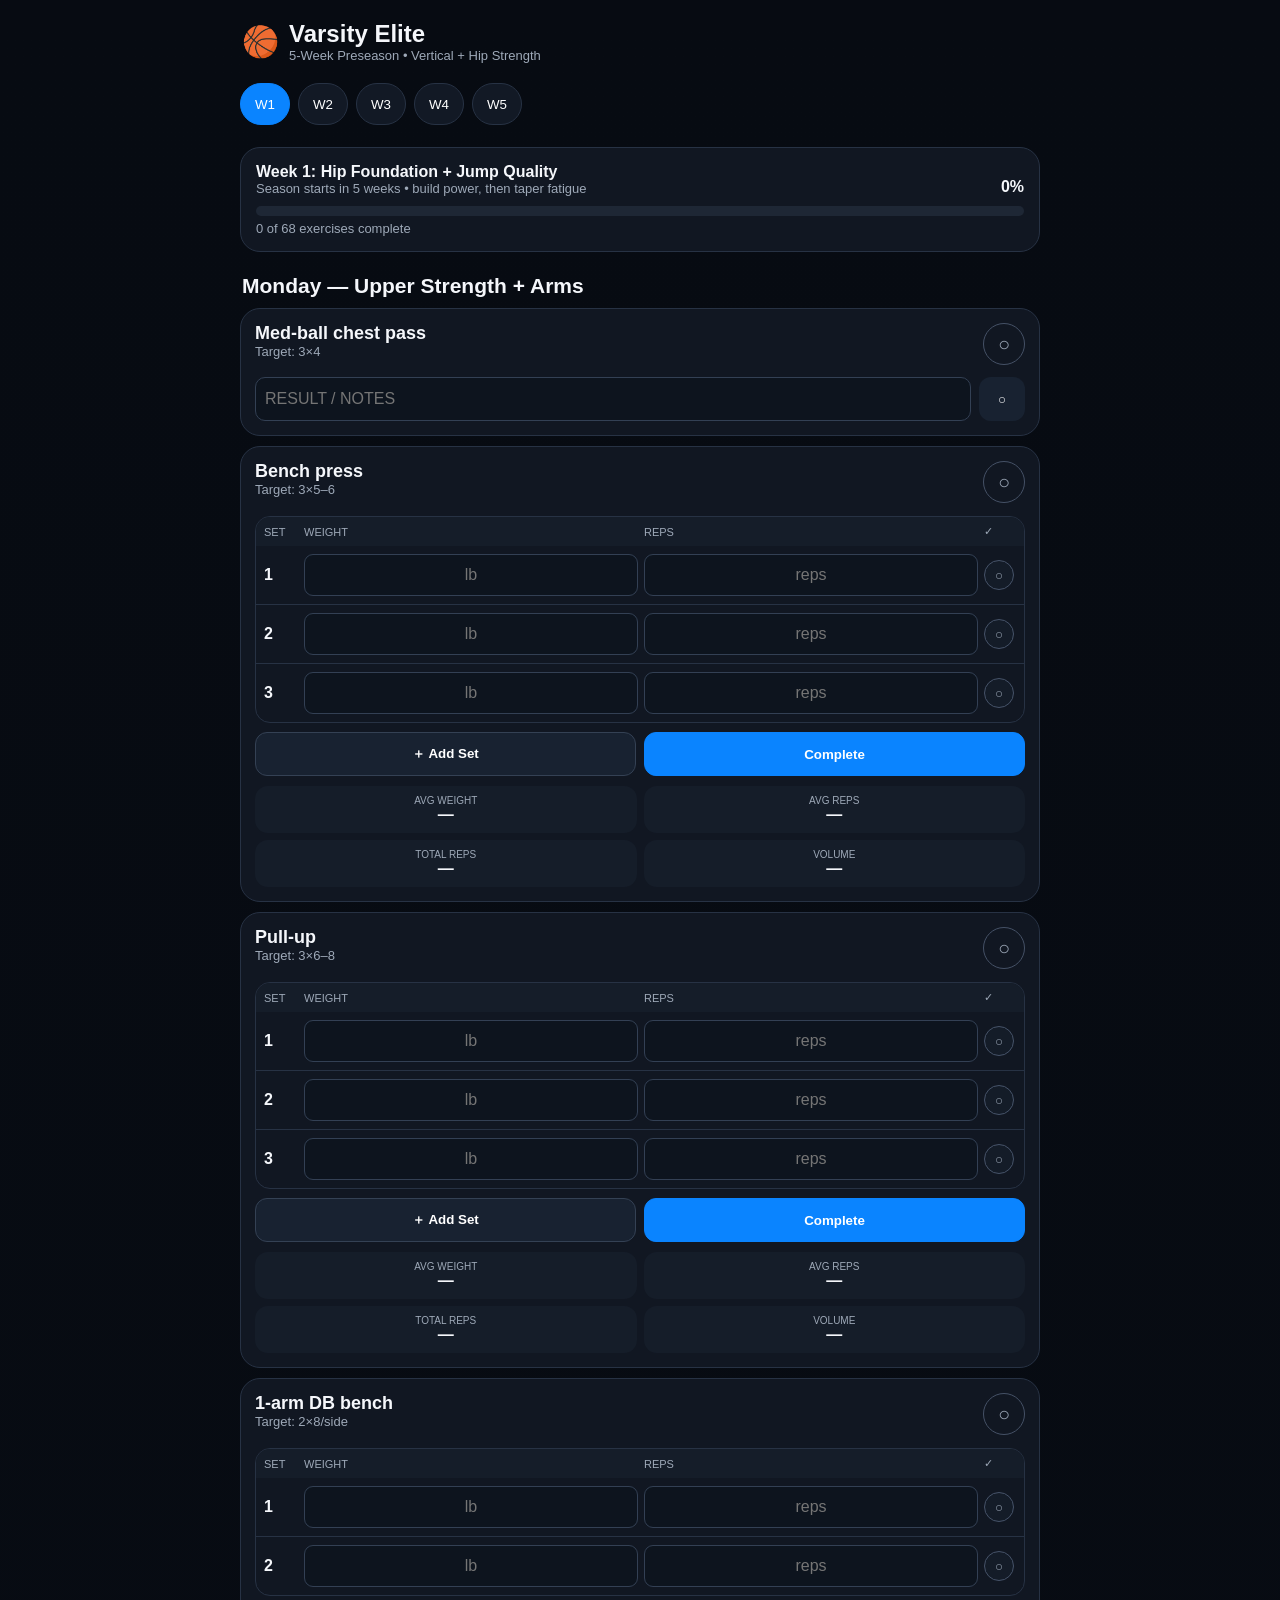
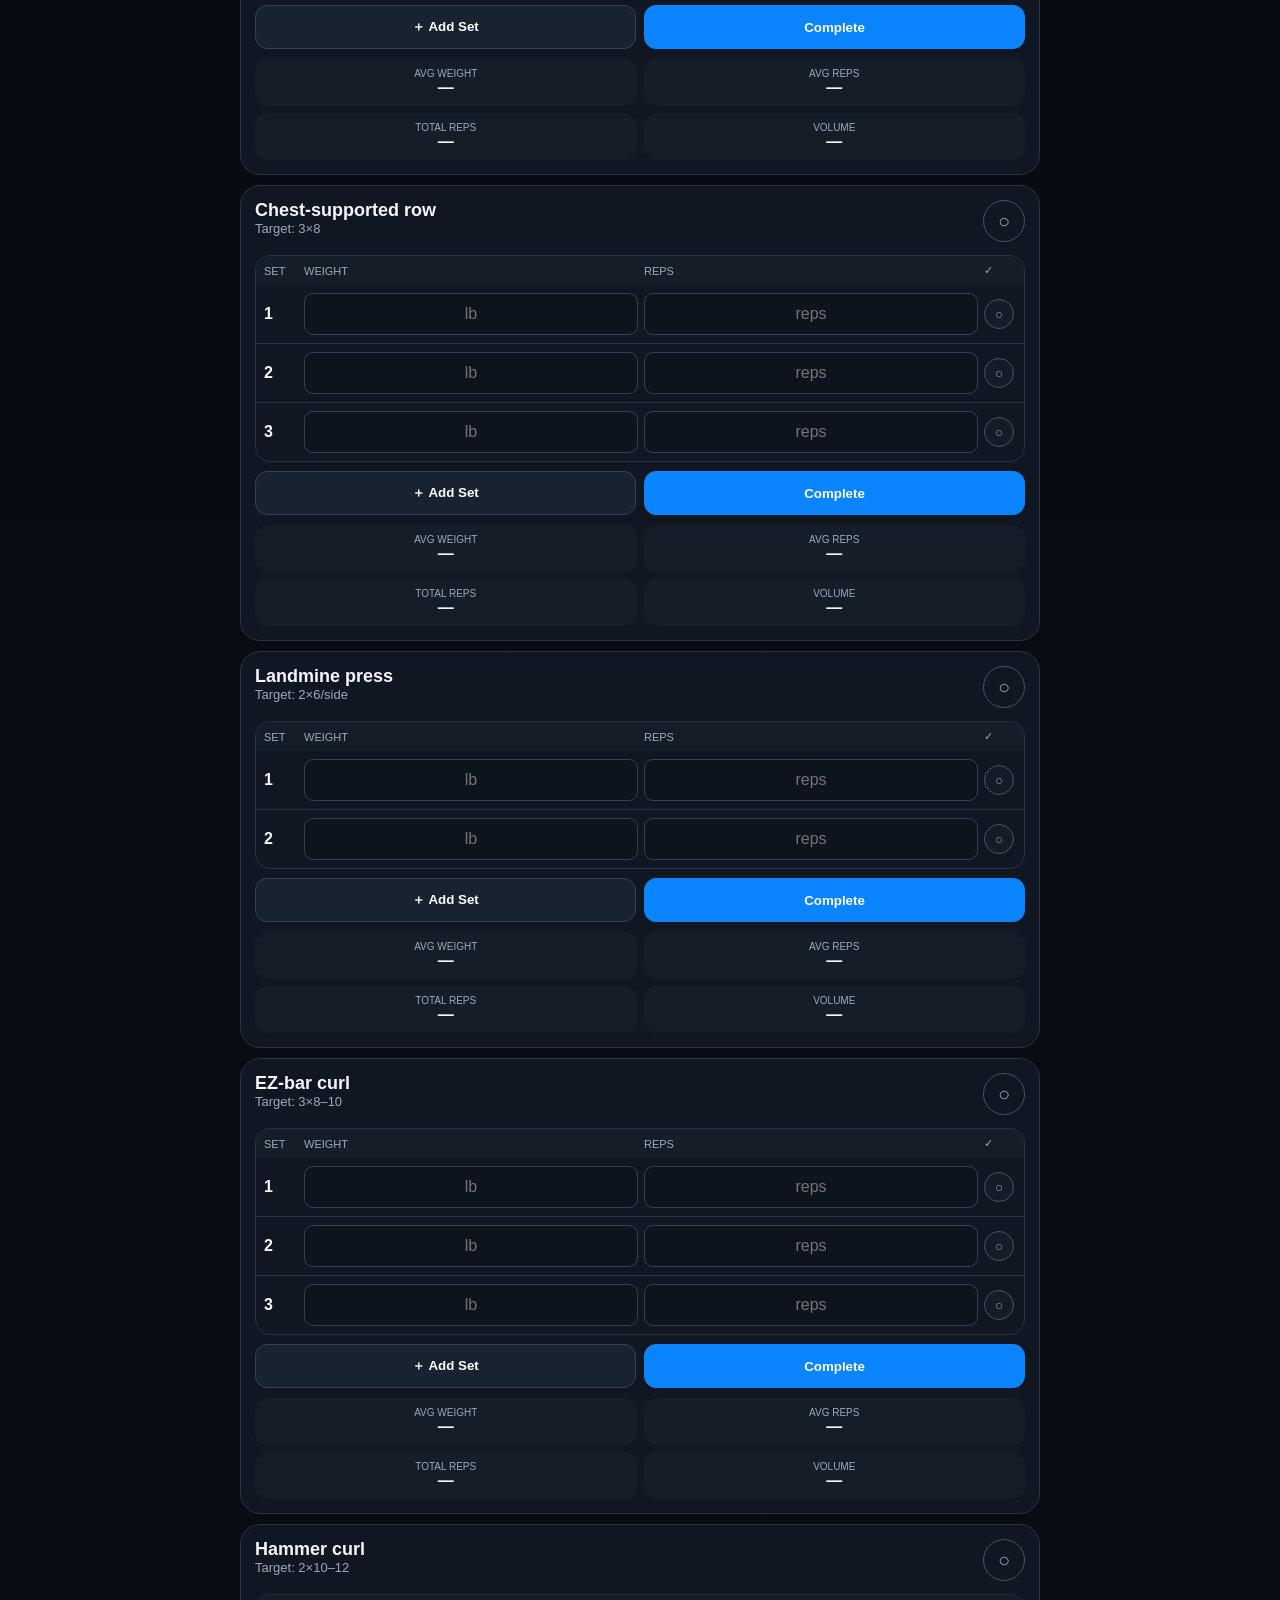
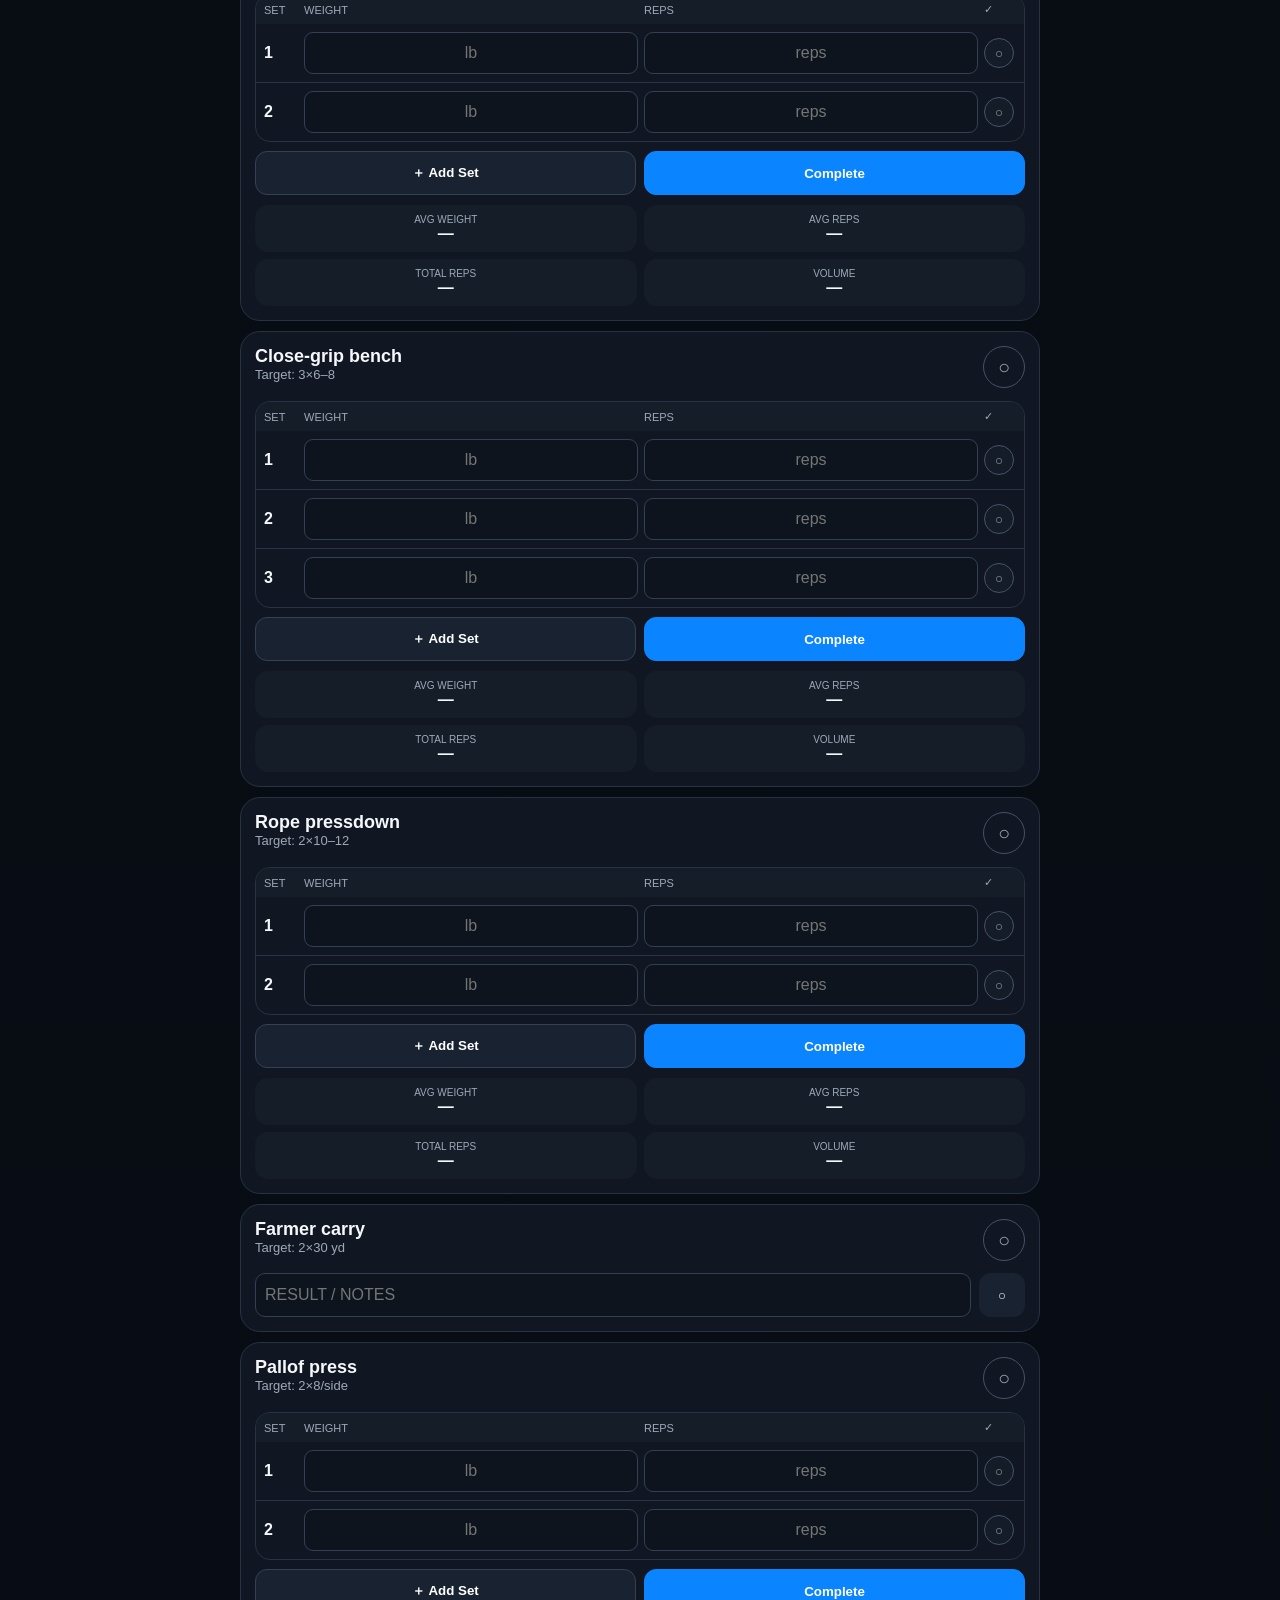
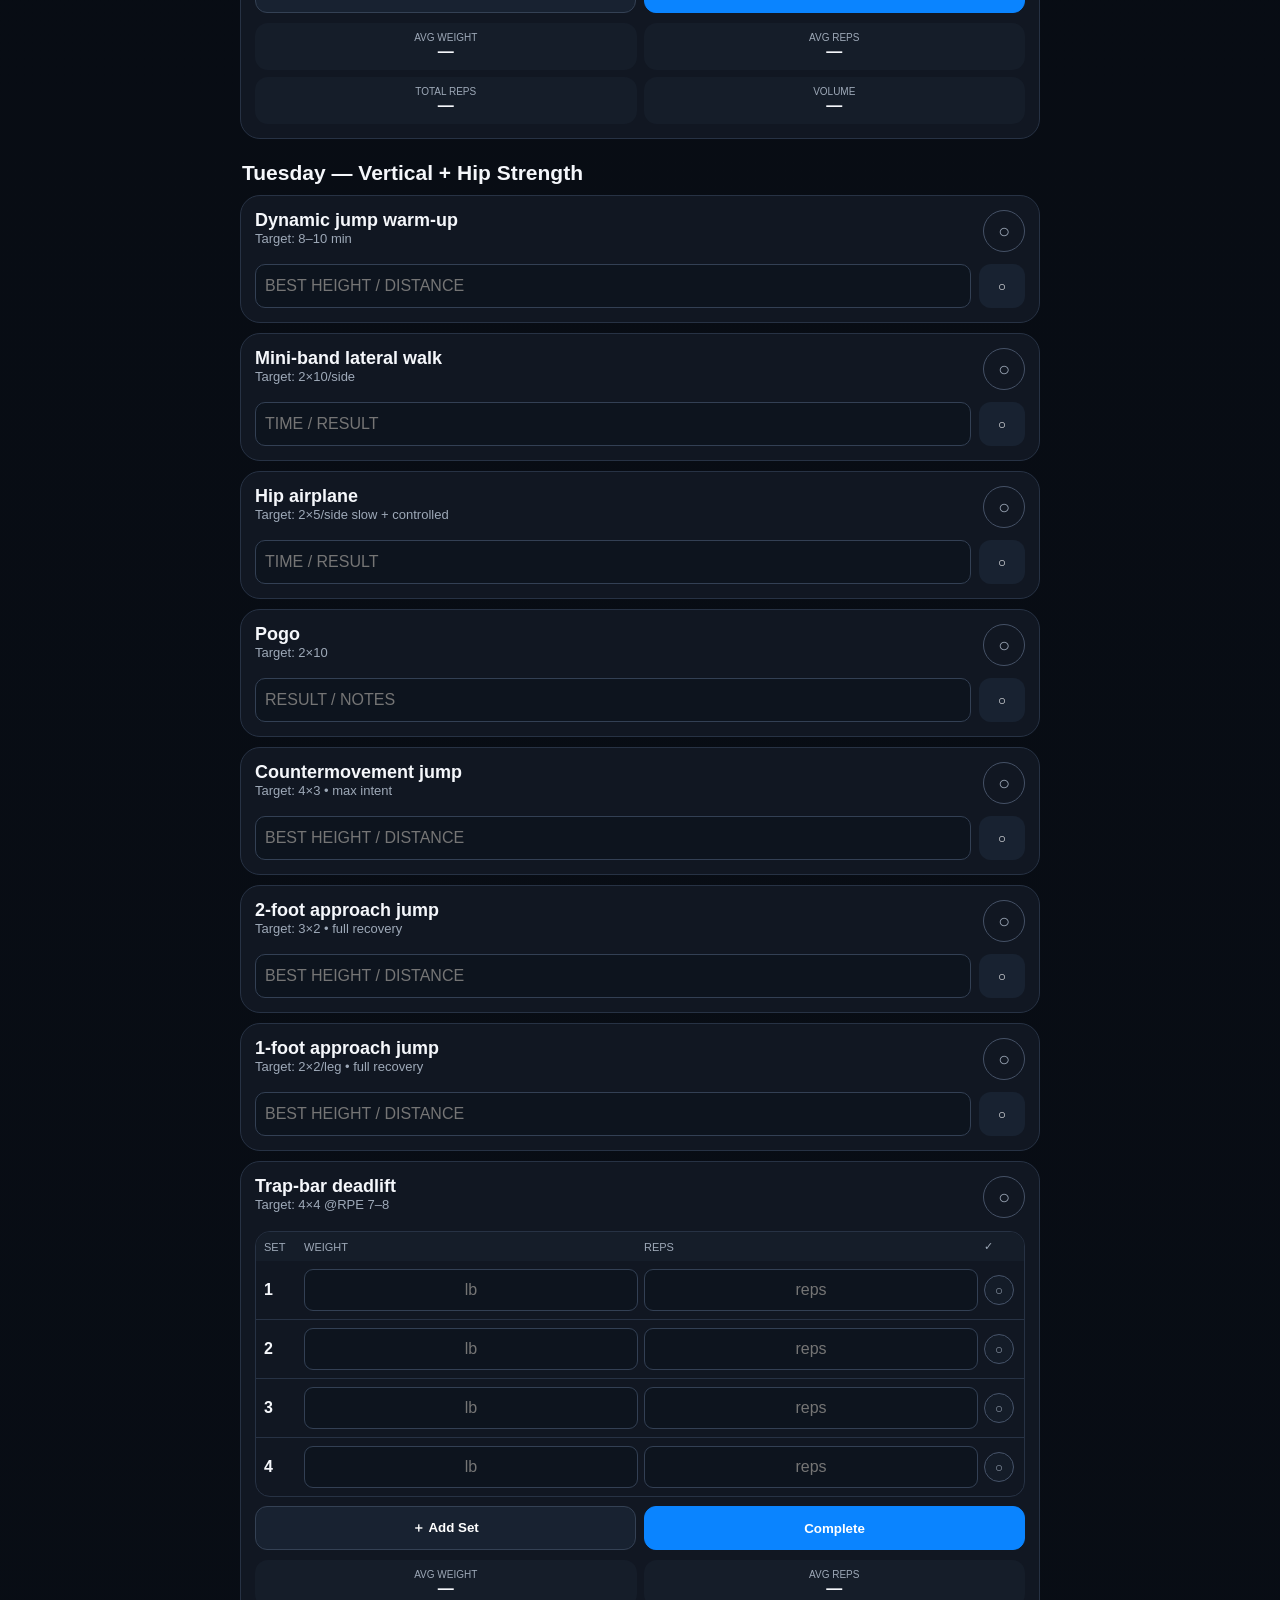
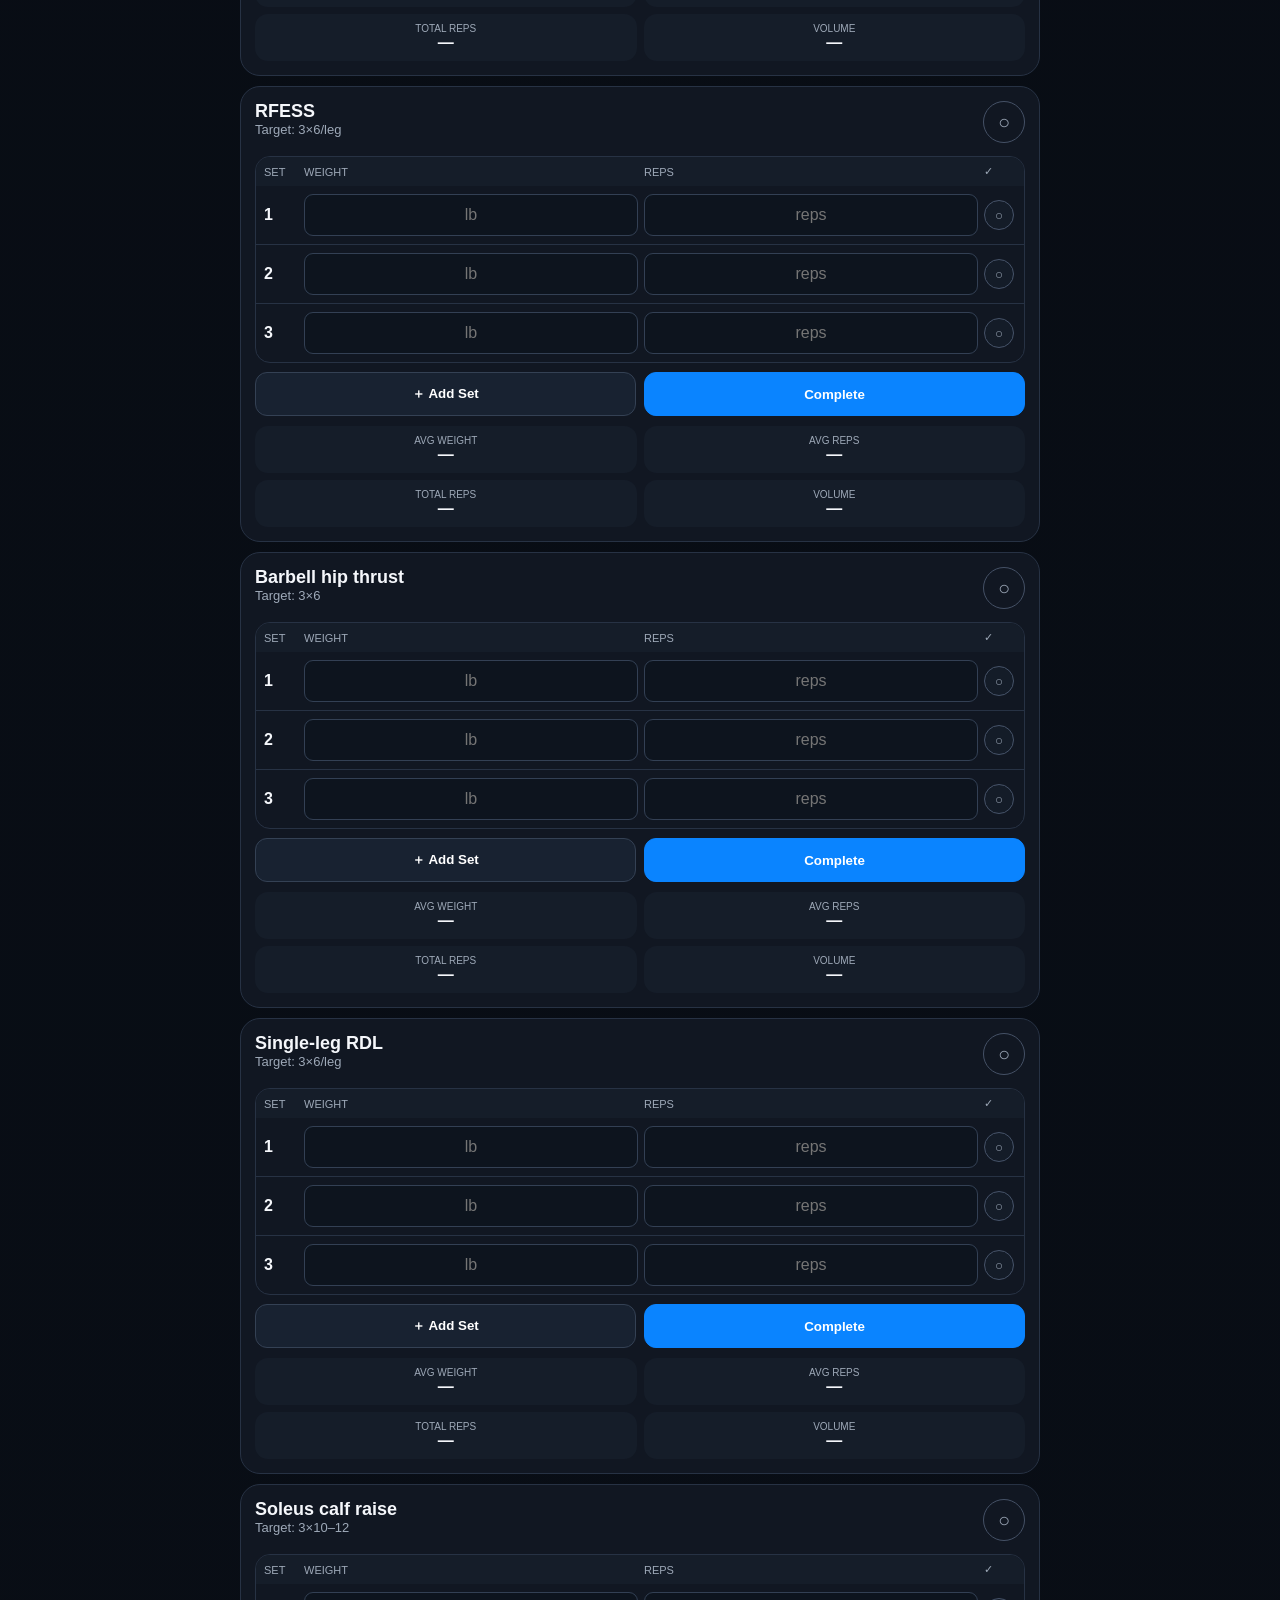
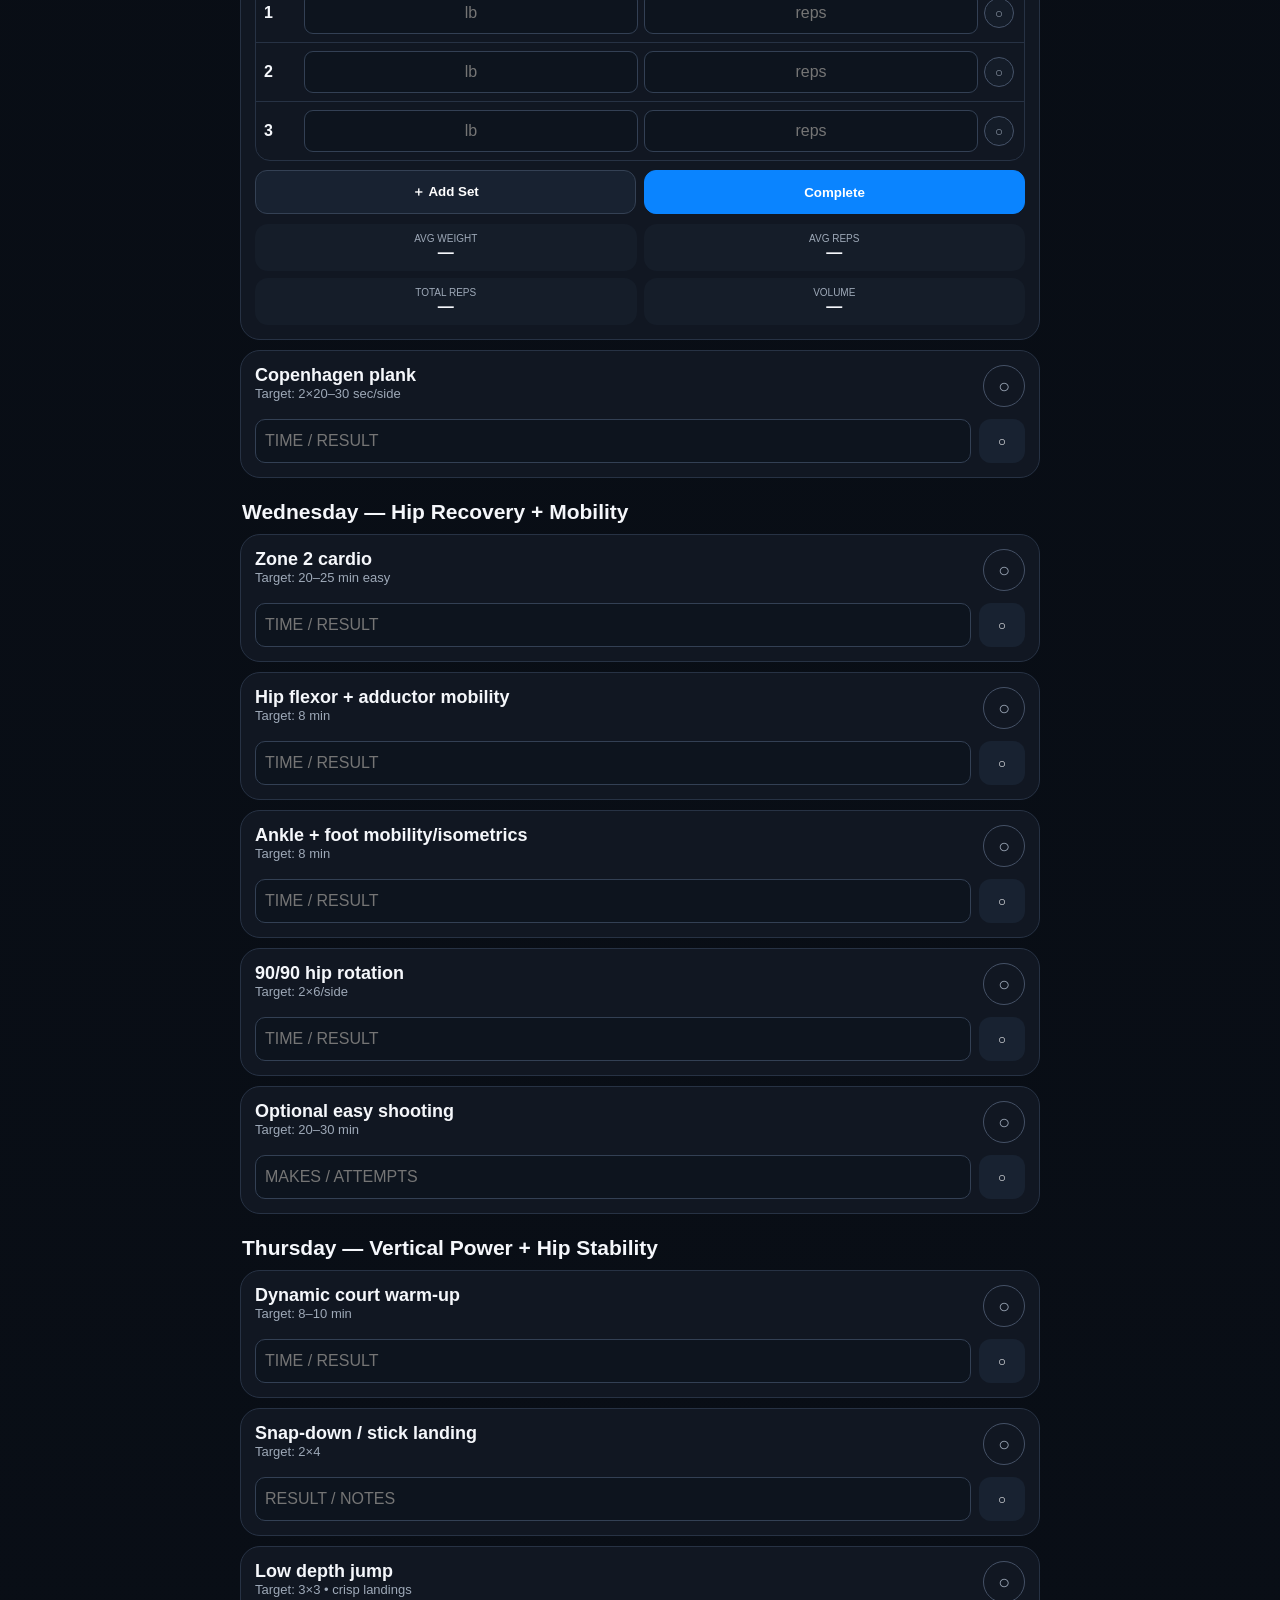
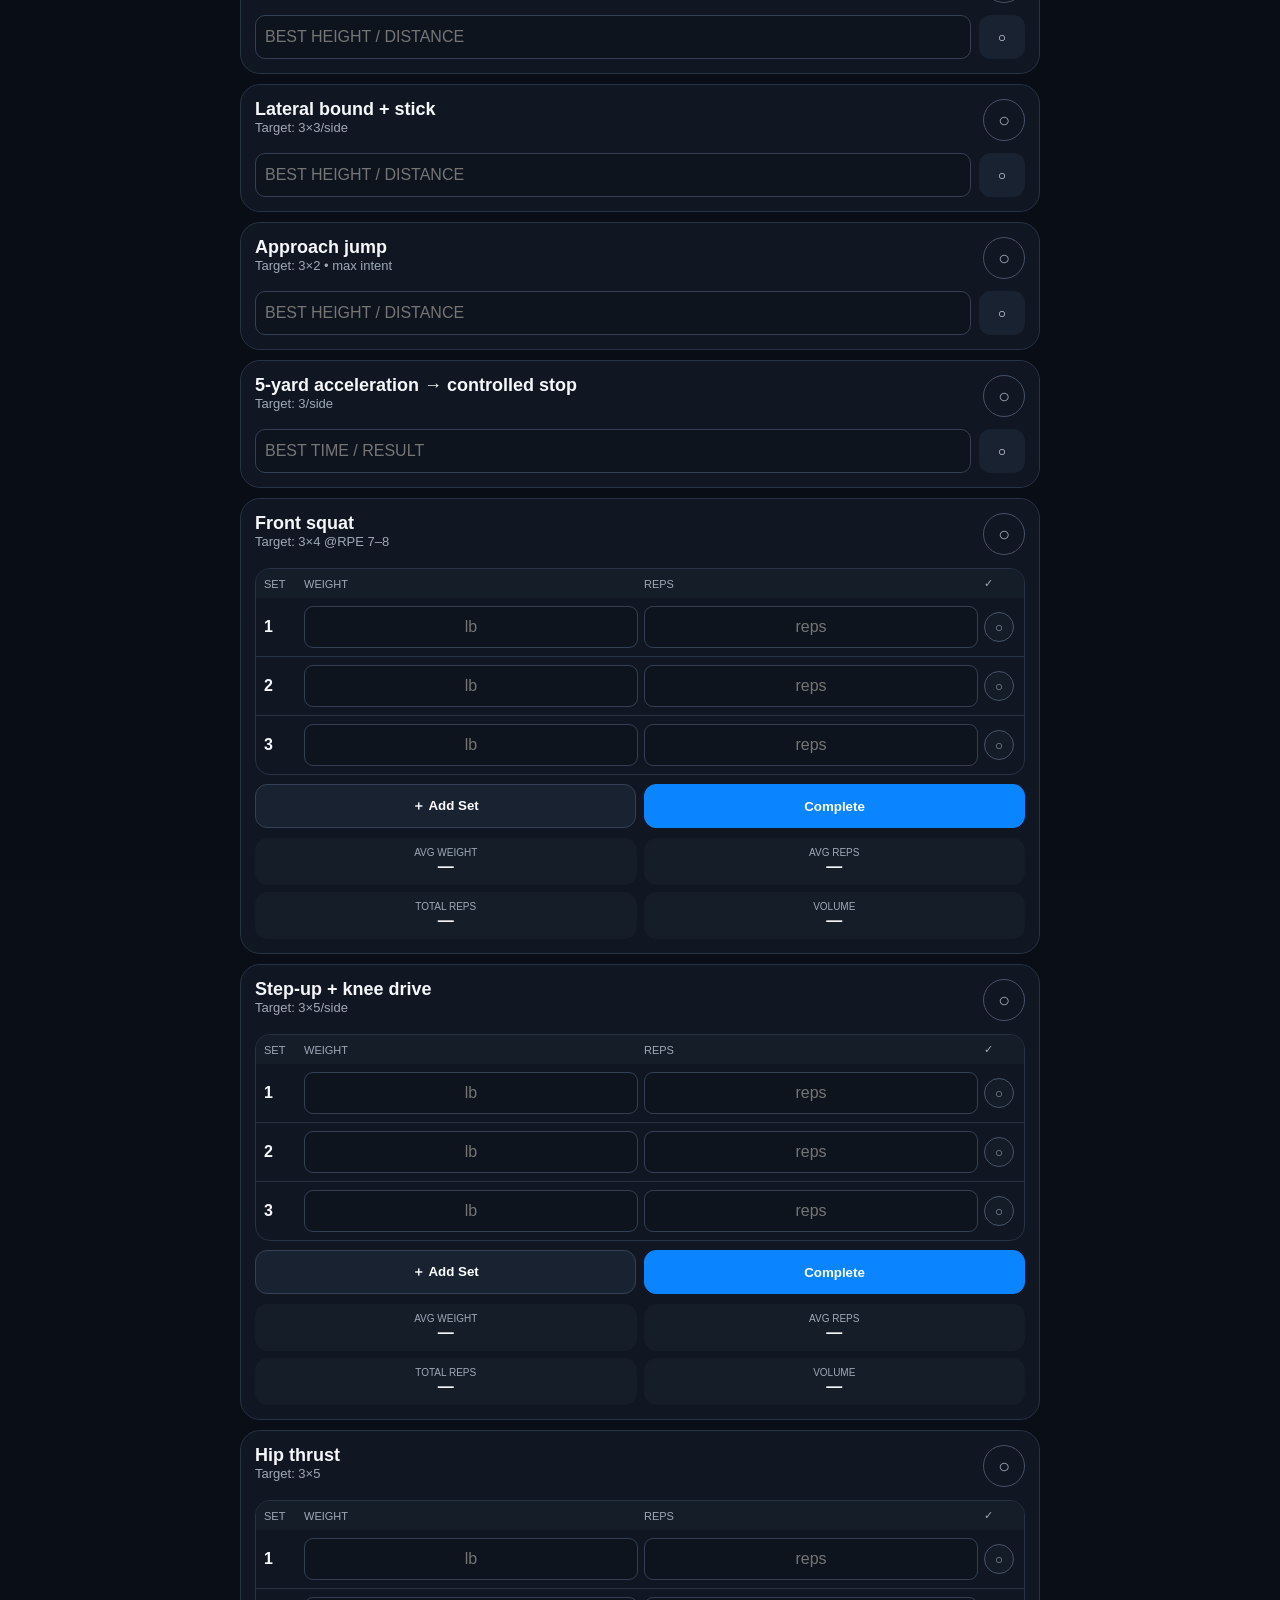
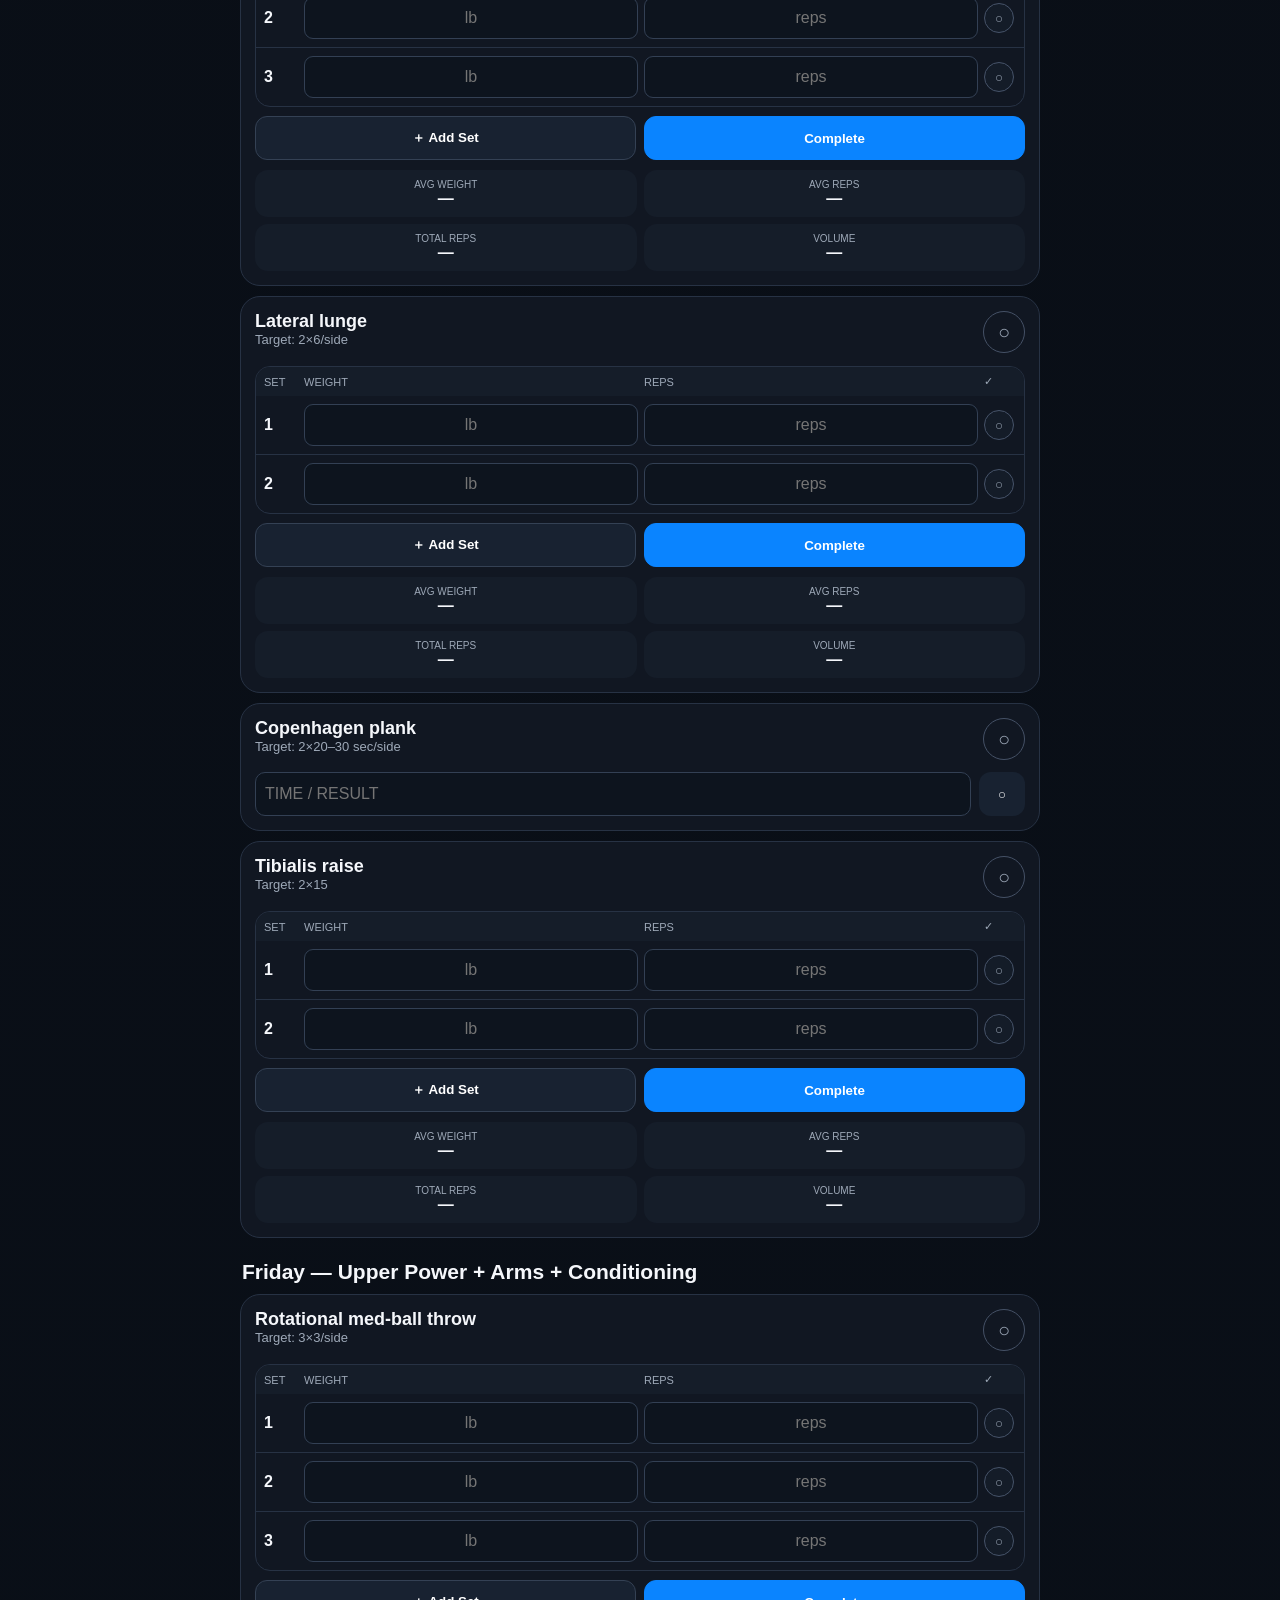
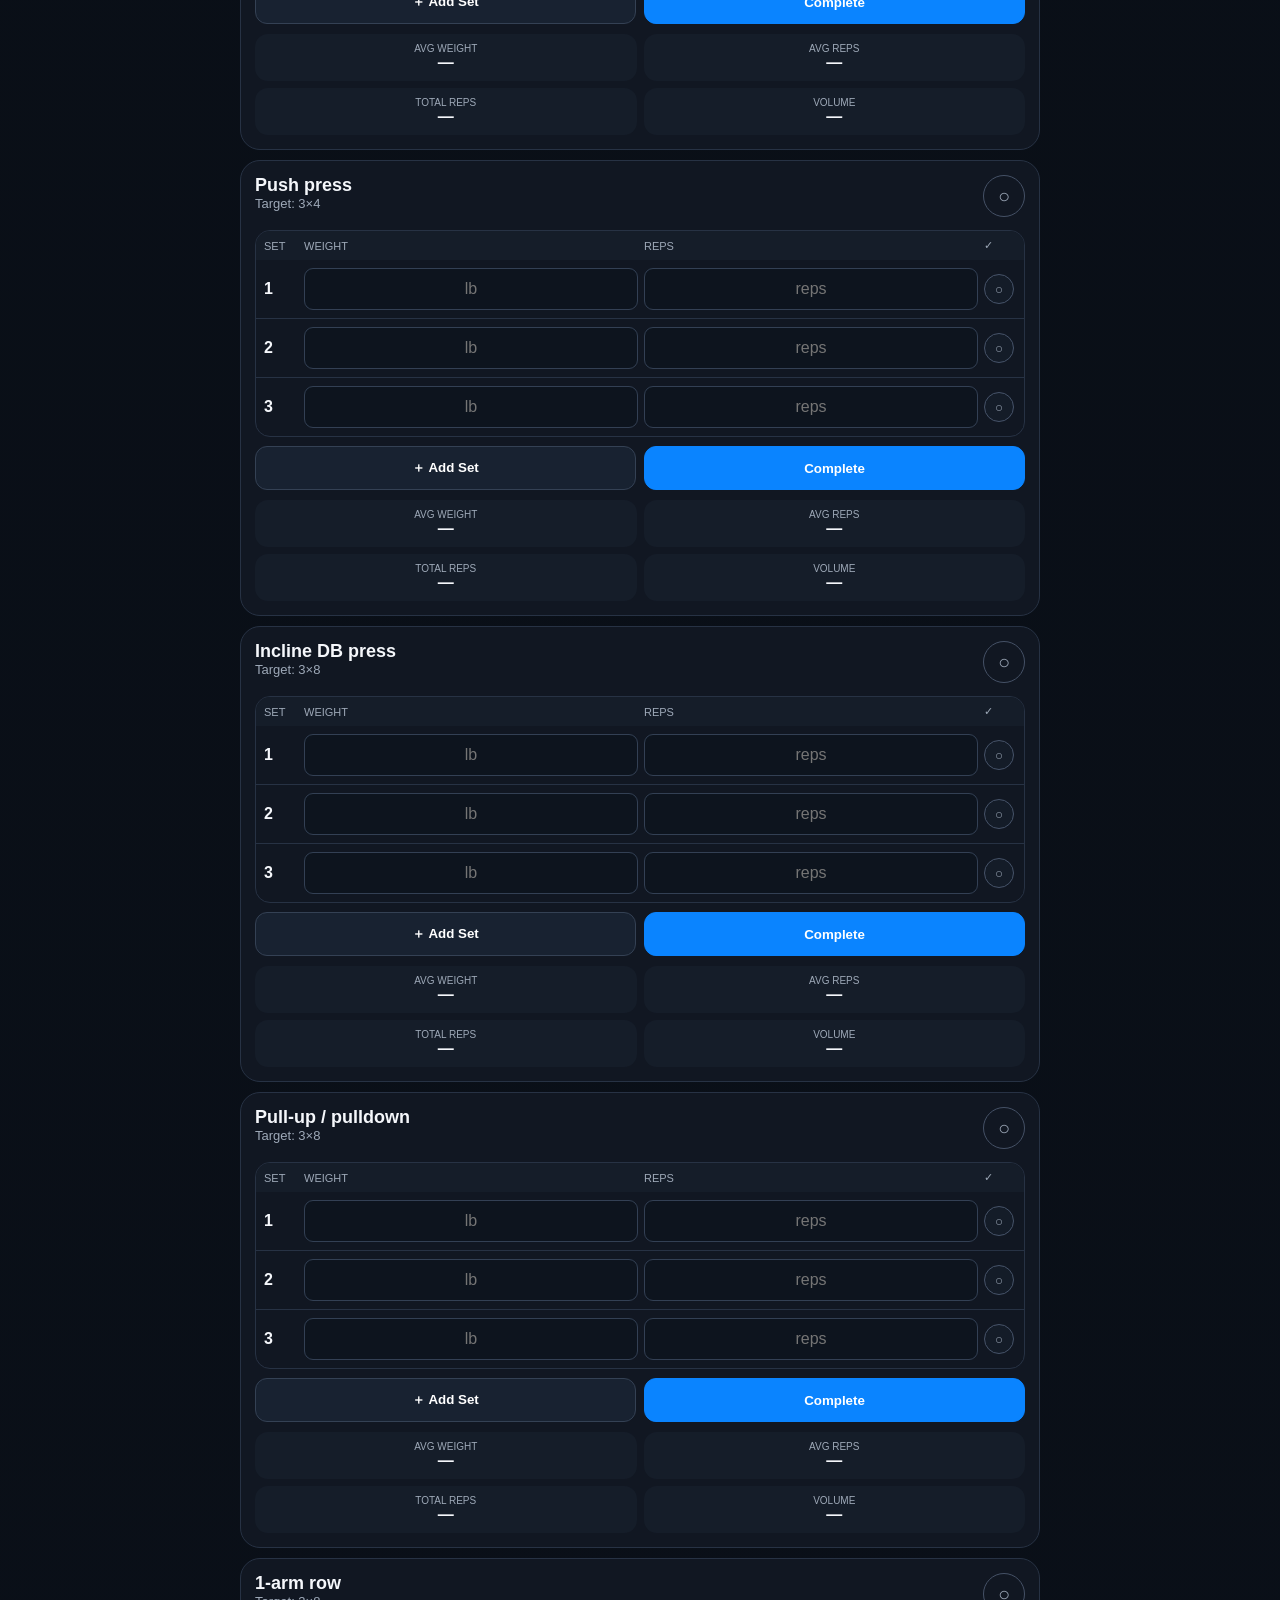
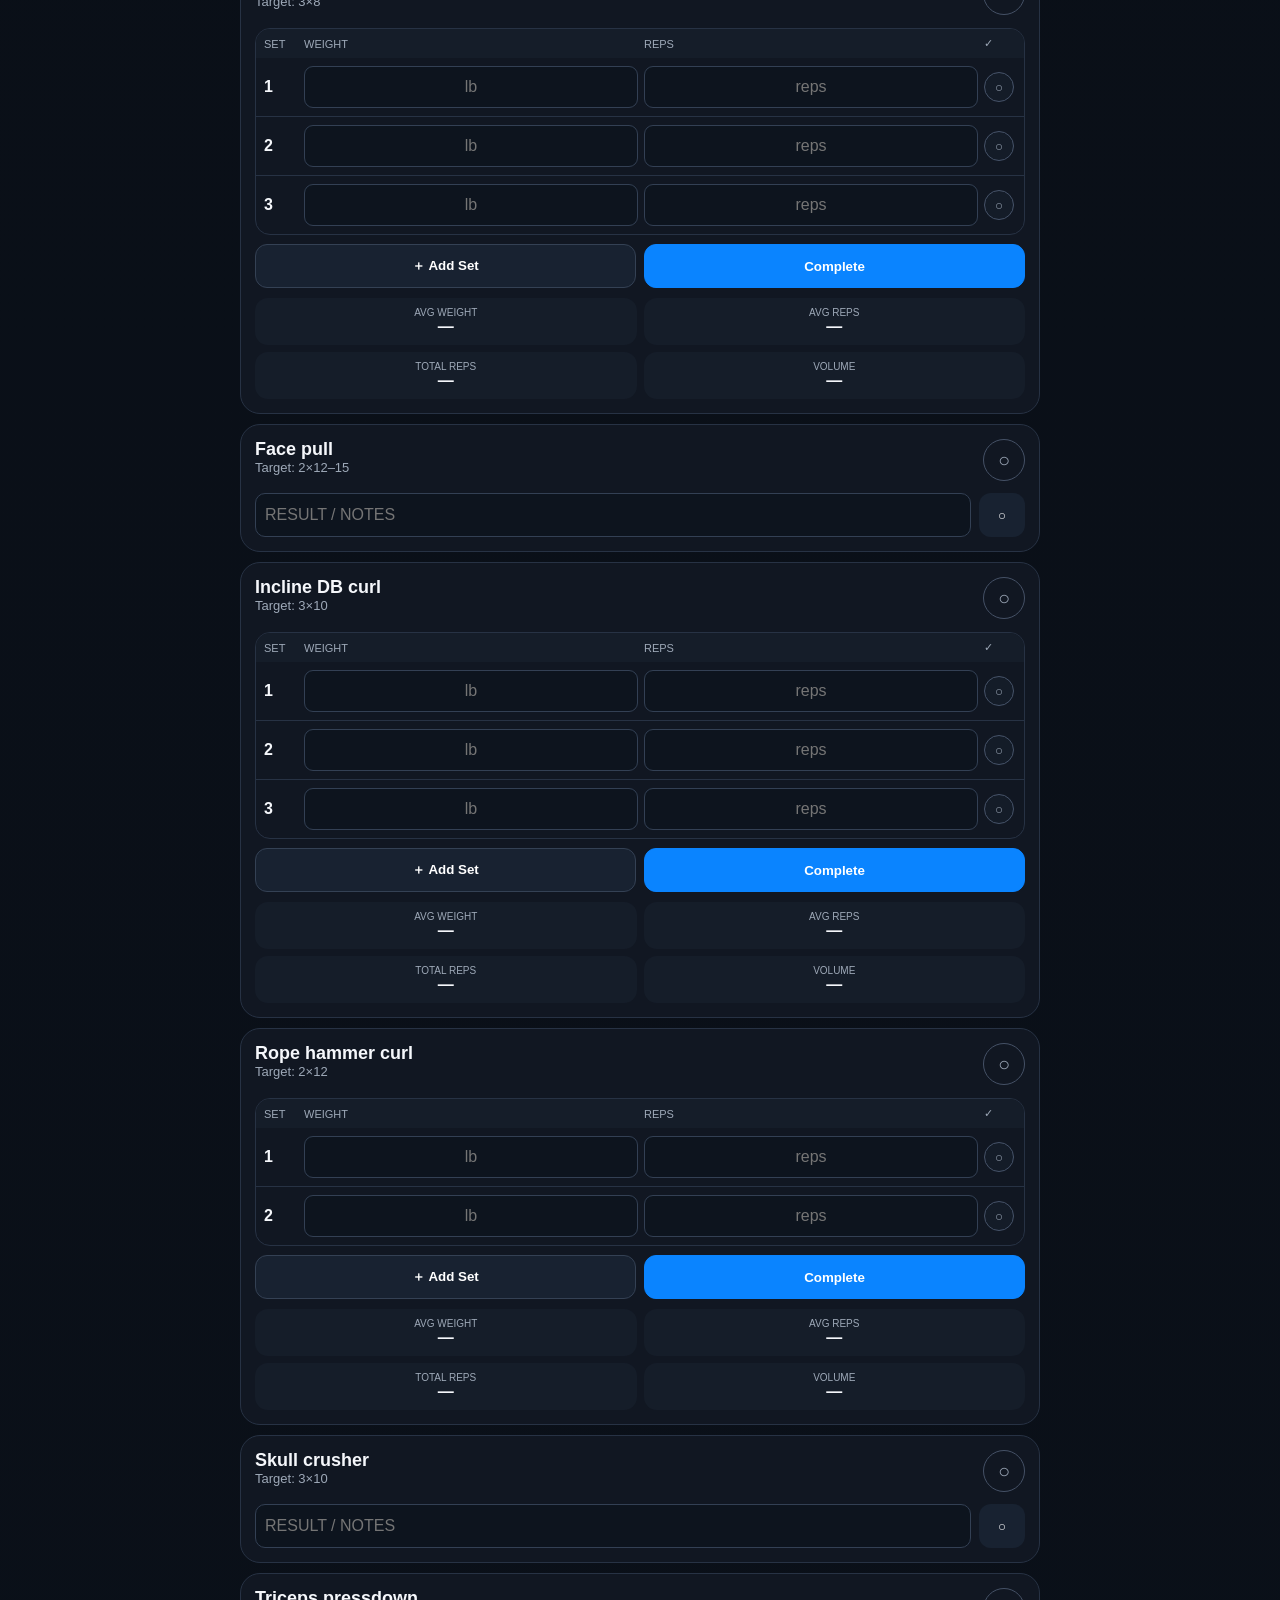
==== commit 7524cb90: "Fix exercise rendering after weight recommendation update" ====
--- a/ppl-explosive/index.html
+++ b/ppl-explosive/index.html
@@ -46,4 +46,4 @@
    d.sat=d.sat.map(x=>[x[0],x[1]]); 
  }
  return d
-}let w=Math.min(5,Math.max(1,+(localStorage.getItem('varsityW')||1)));const K=x=>`ve4_${w}_${x}`;const HK=n=>`veHistory_${n.toLowerCase().replace(/[^a-z0-9]+/g,'_')}`;function history(n){try{return JSON.parse(localStorage.getItem(HK(n))||'[]')}catch(e){return[]}}function roundLoad(x){if(!x)return 0;return Math.max(0,Math.round(x/5)*5)}function suggest(n,target){let h=history(n),last=h[h.length-1];if(!last||!last.sets||!last.sets.length)return null;let a=last.sets.filter(x=>+x.w>0&&+x.r>0);if(!a.length)return null;let weights=a.map(x=>+x.w),reps=a.map(x=>+x.r),maxW=Math.max(...weights),avgR=reps.reduce((q,x)=>q+x,0)/reps.length,m=String(target).match(/×(\d+)(?:[–-](\d+))?/),lo=m?+m[1]:0,hi=m?+(m[2]||m[1]):0,next=maxW,why='Repeat the last successful top weight and own the prescribed reps.';if(hi&&reps.every(r=>r>=hi)){let pct=/deadlift|squat|hip thrust|rdl/i.test(n)?1.03:1.025;next=roundLoad(maxW*pct);if(next<=maxW)next=maxW+5;why='All logged sets reached the top of the rep target, so progress by the smallest practical load increase.'}else if(lo&&avgR<lo){next=roundLoad(maxW*.95);why='Average reps were below the target, so start slightly lighter and prioritize clean reps.'}return{weight:next,last:maxW,why}}function recordHistory(n,target,sets){let a=sets.filter(x=>+x.w>0&&+x.r>0);if(!a.length)return;let h=history(n),sig=JSON.stringify(a.map(x=>[+x.w,+x.r]));if(h.length&&h[h.length-1].sig===sig)return;h.push({date:new Date().toISOString(),week:w,target:target,sets:a.map(x=>({w:+x.w,r:+x.r})),sig:sig});localStorage.setItem(HK(n),JSON.stringify(h.slice(-12)))}function type(n){n=n.toLowerCase();if(/bench|press|pull-up|pulldown|row|curl|deadlift|rfess|rdl|squat|thrust|lunge|calf|tibialis|step-up/.test(n))return'load';if(/sprint|acceleration|shuttle|flying/.test(n))return'time';if(/jump|bound/.test(n))return'jump';if(/shoot|finish|free throw/.test(n))return'makes';if(/cardio|warm-up|mobility|isometric|mirror|interval|live play|copenhagen|hip airplane|band lateral|lateral band|90\/90/.test(n))return'duration';return'simple'}function ns(t){let m=t.match(/(\d+)\s*×/);return m?Math.min(6,+m[1]):1}function card(e,di,ei){let id=`${di}_${ei}`,c=document.createElement('article'),ty=type(e[0]),done=localStorage.getItem(K(id+'c'))==='1';c.className='exercise'+(done?' done':'');c.innerHTML=`<div class="head"><div><div class="name">${e[0]}</div><div class="target">Target: ${e[1]}</div></div><button class="complete">${done?'✓':'○'}</button></div><div class="body"></div>`;let body=c.querySelector('.body');if(ty==='load'){let s=JSON.parse(localStorage.getItem(K(id+'s'))||'null')||Array.from({length:ns(e[1])},()=>({w:'',r:'',d:0}));body.innerHTML='<div class="table"><div class="row hdr"><span>Set</span><span>Weight</span><span>Reps</span><span>✓</span></div><div class="rows"></div></div><div class="actions"><button class="add">＋ Add Set</button><button class="primary fin">'+(done?'Completed':'Complete')+'</button></div><div class="stats"><div class="stat"><small>Avg Weight</small><b class="aw">—</b></div><div class="stat"><small>Avg Reps</small><b class="ar">—</b></div><div class="stat"><small>Total Reps</small><b class="tr">—</b></div><div class="stat"><small>Volume</small><b class="vol">—</b></div></div>';let rows=body.querySelector('.rows');function showSuggestion(){let q=suggest(e[0],e[1]),box=body.querySelector('.suggest');if(!q){box.style.display='none';return}box.style.display='block';box.querySelector('.nextw').textContent=q.weight+' lb';box.querySelector('.nextwhy').textContent=q.why}function stat(){let entered=s.filter(x=>String(x.w).trim()||String(x.r).trim()),ws=entered.filter(x=>+x.w>0),rs=entered.filter(x=>+x.r>0),reps=rs.reduce((q,x)=>q+(+x.r),0),vol=entered.reduce((q,x)=>q+(+x.r||0)*(+x.w||0),0),aw=ws.length?ws.reduce((q,x)=>q+(+x.w),0)/ws.length:0,ar=rs.length?reps/rs.length:0;body.querySelector('.aw').textContent=aw?aw.toFixed(1)+' lb':'—';body.querySelector('.ar').textContent=ar?ar.toFixed(1):'—';body.querySelector('.tr').textContent=reps||'—';body.querySelector('.vol').textContent=vol?Math.round(vol).toLocaleString()+' lb':'—';showSuggestion()}function save(){localStorage.setItem(K(id+'s'),JSON.stringify(s));stat()}function rr(){rows.innerHTML='';s.forEach((x,i)=>{let r=document.createElement('div');r.className='row';r.innerHTML=`<b>${i+1}</b><input inputmode=decimal placeholder="lb" value="${x.w}"><input inputmode=numeric placeholder="reps" value="${x.r}"><button class="setdone ${x.d?'on':''}">${x.d?'✓':'○'}</button>`;let a=r.querySelectorAll('input');a[0].oninput=z=>{x.w=z.target.value;save()};a[1].oninput=z=>{x.r=z.target.value;save()};r.querySelector('button').onclick=()=>{x.d=!x.d;save();rr()};rows.appendChild(r)});stat()}body.querySelector('.add').onclick=()=>{s.push({w:'',r:'',d:0});save();rr()};body.querySelector('.fin').onclick=()=>toggle();rr();function syncSets(){if(done){s.forEach(x=>{if(String(x.w).trim()||String(x.r).trim())x.d=1});save();recordHistory(e[0],e[1],s);rr()}}c._syncSets=syncSets}else{let label=ty==='time'?'BEST TIME / RESULT':ty==='jump'?'BEST HEIGHT / DISTANCE':ty==='makes'?'MAKES / ATTEMPTS':ty==='duration'?'TIME / RESULT':'RESULT / NOTES';body.innerHTML=`<div class="simple"><input placeholder="${label}" value="${localStorage.getItem(K(id+'v'))||''}"><button class="${done?'on':''}">${done?'✓':'○'}</button></div>`;body.querySelector('input').oninput=z=>localStorage.setItem(K(id+'v'),z.target.value);body.querySelector('button').onclick=()=>toggle()}function toggle(){done=!done;localStorage.setItem(K(id+'c'),done?'1':'0');c.classList.toggle('done',done);c.querySelector('.complete').textContent=done?'✓':'○';let fin=c.querySelector('.fin');if(fin)fin.textContent=done?'Completed':'Complete';if(c._syncSets)c._syncSets();let b=c.querySelector('.simple button');if(b){b.classList.toggle('on',done);b.textContent=done?'✓':'○'}progress()}c.querySelector('.complete').onclick=toggle;return c}function render(){weeks.innerHTML='';for(let i=1;i<=5;i++){let b=document.createElement('button');b.textContent='W'+i;b.className=i==w?'on':'';b.onclick=()=>{w=i;localStorage.setItem('varsityW',i);render()};weeks.appendChild(b)}phase.textContent='Week '+w+': '+P[w-1];let d=plan(w),L=[['Monday — Upper Strength + Arms',d.mon],['Tuesday — Vertical + Hip Strength',d.tue],['Wednesday — Hip Recovery + Mobility',d.wed],['Thursday — Vertical Power + Hip Stability',d.thu],['Friday — Upper Power + Arms + Conditioning',d.fri],['Saturday — Basketball Athleticism + Skill Transfer',d.sat],['Sunday — Complete Rest',d.sun]];days.innerHTML='';L.forEach((d,di)=>{let x=document.createElement('section');x.className='day';x.innerHTML='<h2>'+d[0]+'</h2>';d[1].forEach((e,ei)=>x.appendChild(card(e,di,ei)));days.appendChild(x)});metrics.innerHTML='';[['Sleep hours','sleep'],['Readiness 1–5','ready'],['Leg freshness 1–5','fresh'],['Practice min','practice'],['Game min','game'],['Knee pain 0–10','knee'],['Achilles pain 0–10','ach']].forEach(m=>{let x=document.createElement('div');x.className='metric';x.innerHTML=`<label>${m[0]}</label><input type=number value="${localStorage.getItem(K(m[1]))||''}">`;x.querySelector('input').oninput=z=>localStorage.setItem(K(m[1]),z.target.value);metrics.appendChild(x)});progress()}function progress(){let a=[...document.querySelectorAll('.exercise')],n=a.filter(x=>x.classList.contains('done')).length,p=a.length?Math.round(n/a.length*100):0;bar.style.width=p+'%';pct.textContent=p+'%';count.textContent=n+' of '+a.length+' exercises complete'}render();</script>+}let w=Math.min(5,Math.max(1,+(localStorage.getItem('varsityW')||1)));const K=x=>`ve4_${w}_${x}`;const HK=n=>`veHistory_${n.toLowerCase().replace(/[^a-z0-9]+/g,'_')}`;function history(n){try{return JSON.parse(localStorage.getItem(HK(n))||'[]')}catch(e){return[]}}function roundLoad(x){if(!x)return 0;return Math.max(0,Math.round(x/5)*5)}function suggest(n,target){let h=history(n),last=h[h.length-1];if(!last||!last.sets||!last.sets.length)return null;let a=last.sets.filter(x=>+x.w>0&&+x.r>0);if(!a.length)return null;let weights=a.map(x=>+x.w),reps=a.map(x=>+x.r),maxW=Math.max(...weights),avgR=reps.reduce((q,x)=>q+x,0)/reps.length,m=String(target).match(/×(\d+)(?:[–-](\d+))?/),lo=m?+m[1]:0,hi=m?+(m[2]||m[1]):0,next=maxW,why='Repeat the last successful top weight and own the prescribed reps.';if(hi&&reps.every(r=>r>=hi)){let pct=/deadlift|squat|hip thrust|rdl/i.test(n)?1.03:1.025;next=roundLoad(maxW*pct);if(next<=maxW)next=maxW+5;why='All logged sets reached the top of the rep target, so progress by the smallest practical load increase.'}else if(lo&&avgR<lo){next=roundLoad(maxW*.95);why='Average reps were below the target, so start slightly lighter and prioritize clean reps.'}return{weight:next,last:maxW,why}}function recordHistory(n,target,sets){let a=sets.filter(x=>+x.w>0&&+x.r>0);if(!a.length)return;let h=history(n),sig=JSON.stringify(a.map(x=>[+x.w,+x.r]));if(h.length&&h[h.length-1].sig===sig)return;h.push({date:new Date().toISOString(),week:w,target:target,sets:a.map(x=>({w:+x.w,r:+x.r})),sig:sig});localStorage.setItem(HK(n),JSON.stringify(h.slice(-12)))}function type(n){n=n.toLowerCase();if(/bench|press|pull-up|pulldown|row|curl|deadlift|rfess|rdl|squat|thrust|lunge|calf|tibialis|step-up/.test(n))return'load';if(/sprint|acceleration|shuttle|flying/.test(n))return'time';if(/jump|bound/.test(n))return'jump';if(/shoot|finish|free throw/.test(n))return'makes';if(/cardio|warm-up|mobility|isometric|mirror|interval|live play|copenhagen|hip airplane|band lateral|lateral band|90\/90/.test(n))return'duration';return'simple'}function ns(t){let m=t.match(/(\d+)\s*×/);return m?Math.min(6,+m[1]):1}function card(e,di,ei){let id=`${di}_${ei}`,c=document.createElement('article'),ty=type(e[0]),done=localStorage.getItem(K(id+'c'))==='1';c.className='exercise'+(done?' done':'');c.innerHTML=`<div class="head"><div><div class="name">${e[0]}</div><div class="target">Target: ${e[1]}</div></div><button class="complete">${done?'✓':'○'}</button></div><div class="body"></div>`;let body=c.querySelector('.body');if(ty==='load'){let s=JSON.parse(localStorage.getItem(K(id+'s'))||'null')||Array.from({length:ns(e[1])},()=>({w:'',r:'',d:0}));body.innerHTML='<div class="table"><div class="row hdr"><span>Set</span><span>Weight</span><span>Reps</span><span>✓</span></div><div class="rows"></div></div><div class="actions"><button class="add">＋ Add Set</button><button class="primary fin">'+(done?'Completed':'Complete')+'</button></div><div class="stats"><div class="stat"><small>Avg Weight</small><b class="aw">—</b></div><div class="stat"><small>Avg Reps</small><b class="ar">—</b></div><div class="stat"><small>Total Reps</small><b class="tr">—</b></div><div class="stat"><small>Volume</small><b class="vol">—</b></div></div><div class="suggest" style="display:none"><small>Next time • suggested start</small><b class="nextw"></b><span class="nextwhy"></span></div>';let rows=body.querySelector('.rows');function showSuggestion(){let q=suggest(e[0],e[1]),box=body.querySelector('.suggest');if(!q){box.style.display='none';return}box.style.display='block';box.querySelector('.nextw').textContent=q.weight+' lb';box.querySelector('.nextwhy').textContent=q.why}function stat(){let entered=s.filter(x=>String(x.w).trim()||String(x.r).trim()),ws=entered.filter(x=>+x.w>0),rs=entered.filter(x=>+x.r>0),reps=rs.reduce((q,x)=>q+(+x.r),0),vol=entered.reduce((q,x)=>q+(+x.r||0)*(+x.w||0),0),aw=ws.length?ws.reduce((q,x)=>q+(+x.w),0)/ws.length:0,ar=rs.length?reps/rs.length:0;body.querySelector('.aw').textContent=aw?aw.toFixed(1)+' lb':'—';body.querySelector('.ar').textContent=ar?ar.toFixed(1):'—';body.querySelector('.tr').textContent=reps||'—';body.querySelector('.vol').textContent=vol?Math.round(vol).toLocaleString()+' lb':'—';showSuggestion()}function save(){localStorage.setItem(K(id+'s'),JSON.stringify(s));stat()}function rr(){rows.innerHTML='';s.forEach((x,i)=>{let r=document.createElement('div');r.className='row';r.innerHTML=`<b>${i+1}</b><input inputmode=decimal placeholder="lb" value="${x.w}"><input inputmode=numeric placeholder="reps" value="${x.r}"><button class="setdone ${x.d?'on':''}">${x.d?'✓':'○'}</button>`;let a=r.querySelectorAll('input');a[0].oninput=z=>{x.w=z.target.value;save()};a[1].oninput=z=>{x.r=z.target.value;save()};r.querySelector('button').onclick=()=>{x.d=!x.d;save();rr()};rows.appendChild(r)});stat()}body.querySelector('.add').onclick=()=>{s.push({w:'',r:'',d:0});save();rr()};body.querySelector('.fin').onclick=()=>toggle();rr();function syncSets(){if(done){s.forEach(x=>{if(String(x.w).trim()||String(x.r).trim())x.d=1});save();recordHistory(e[0],e[1],s);rr()}}c._syncSets=syncSets}else{let label=ty==='time'?'BEST TIME / RESULT':ty==='jump'?'BEST HEIGHT / DISTANCE':ty==='makes'?'MAKES / ATTEMPTS':ty==='duration'?'TIME / RESULT':'RESULT / NOTES';body.innerHTML=`<div class="simple"><input placeholder="${label}" value="${localStorage.getItem(K(id+'v'))||''}"><button class="${done?'on':''}">${done?'✓':'○'}</button></div>`;body.querySelector('input').oninput=z=>localStorage.setItem(K(id+'v'),z.target.value);body.querySelector('button').onclick=()=>toggle()}function toggle(){done=!done;localStorage.setItem(K(id+'c'),done?'1':'0');c.classList.toggle('done',done);c.querySelector('.complete').textContent=done?'✓':'○';let fin=c.querySelector('.fin');if(fin)fin.textContent=done?'Completed':'Complete';if(c._syncSets)c._syncSets();let b=c.querySelector('.simple button');if(b){b.classList.toggle('on',done);b.textContent=done?'✓':'○'}progress()}c.querySelector('.complete').onclick=toggle;return c}function render(){weeks.innerHTML='';for(let i=1;i<=5;i++){let b=document.createElement('button');b.textContent='W'+i;b.className=i==w?'on':'';b.onclick=()=>{w=i;localStorage.setItem('varsityW',i);render()};weeks.appendChild(b)}phase.textContent='Week '+w+': '+P[w-1];let d=plan(w),L=[['Monday — Upper Strength + Arms',d.mon],['Tuesday — Vertical + Hip Strength',d.tue],['Wednesday — Hip Recovery + Mobility',d.wed],['Thursday — Vertical Power + Hip Stability',d.thu],['Friday — Upper Power + Arms + Conditioning',d.fri],['Saturday — Basketball Athleticism + Skill Transfer',d.sat],['Sunday — Complete Rest',d.sun]];days.innerHTML='';L.forEach((d,di)=>{let x=document.createElement('section');x.className='day';x.innerHTML='<h2>'+d[0]+'</h2>';d[1].forEach((e,ei)=>x.appendChild(card(e,di,ei)));days.appendChild(x)});metrics.innerHTML='';[['Sleep hours','sleep'],['Readiness 1–5','ready'],['Leg freshness 1–5','fresh'],['Practice min','practice'],['Game min','game'],['Knee pain 0–10','knee'],['Achilles pain 0–10','ach']].forEach(m=>{let x=document.createElement('div');x.className='metric';x.innerHTML=`<label>${m[0]}</label><input type=number value="${localStorage.getItem(K(m[1]))||''}">`;x.querySelector('input').oninput=z=>localStorage.setItem(K(m[1]),z.target.value);metrics.appendChild(x)});progress()}function progress(){let a=[...document.querySelectorAll('.exercise')],n=a.filter(x=>x.classList.contains('done')).length,p=a.length?Math.round(n/a.length*100):0;bar.style.width=p+'%';pct.textContent=p+'%';count.textContent=n+' of '+a.length+' exercises complete'}render();</script>
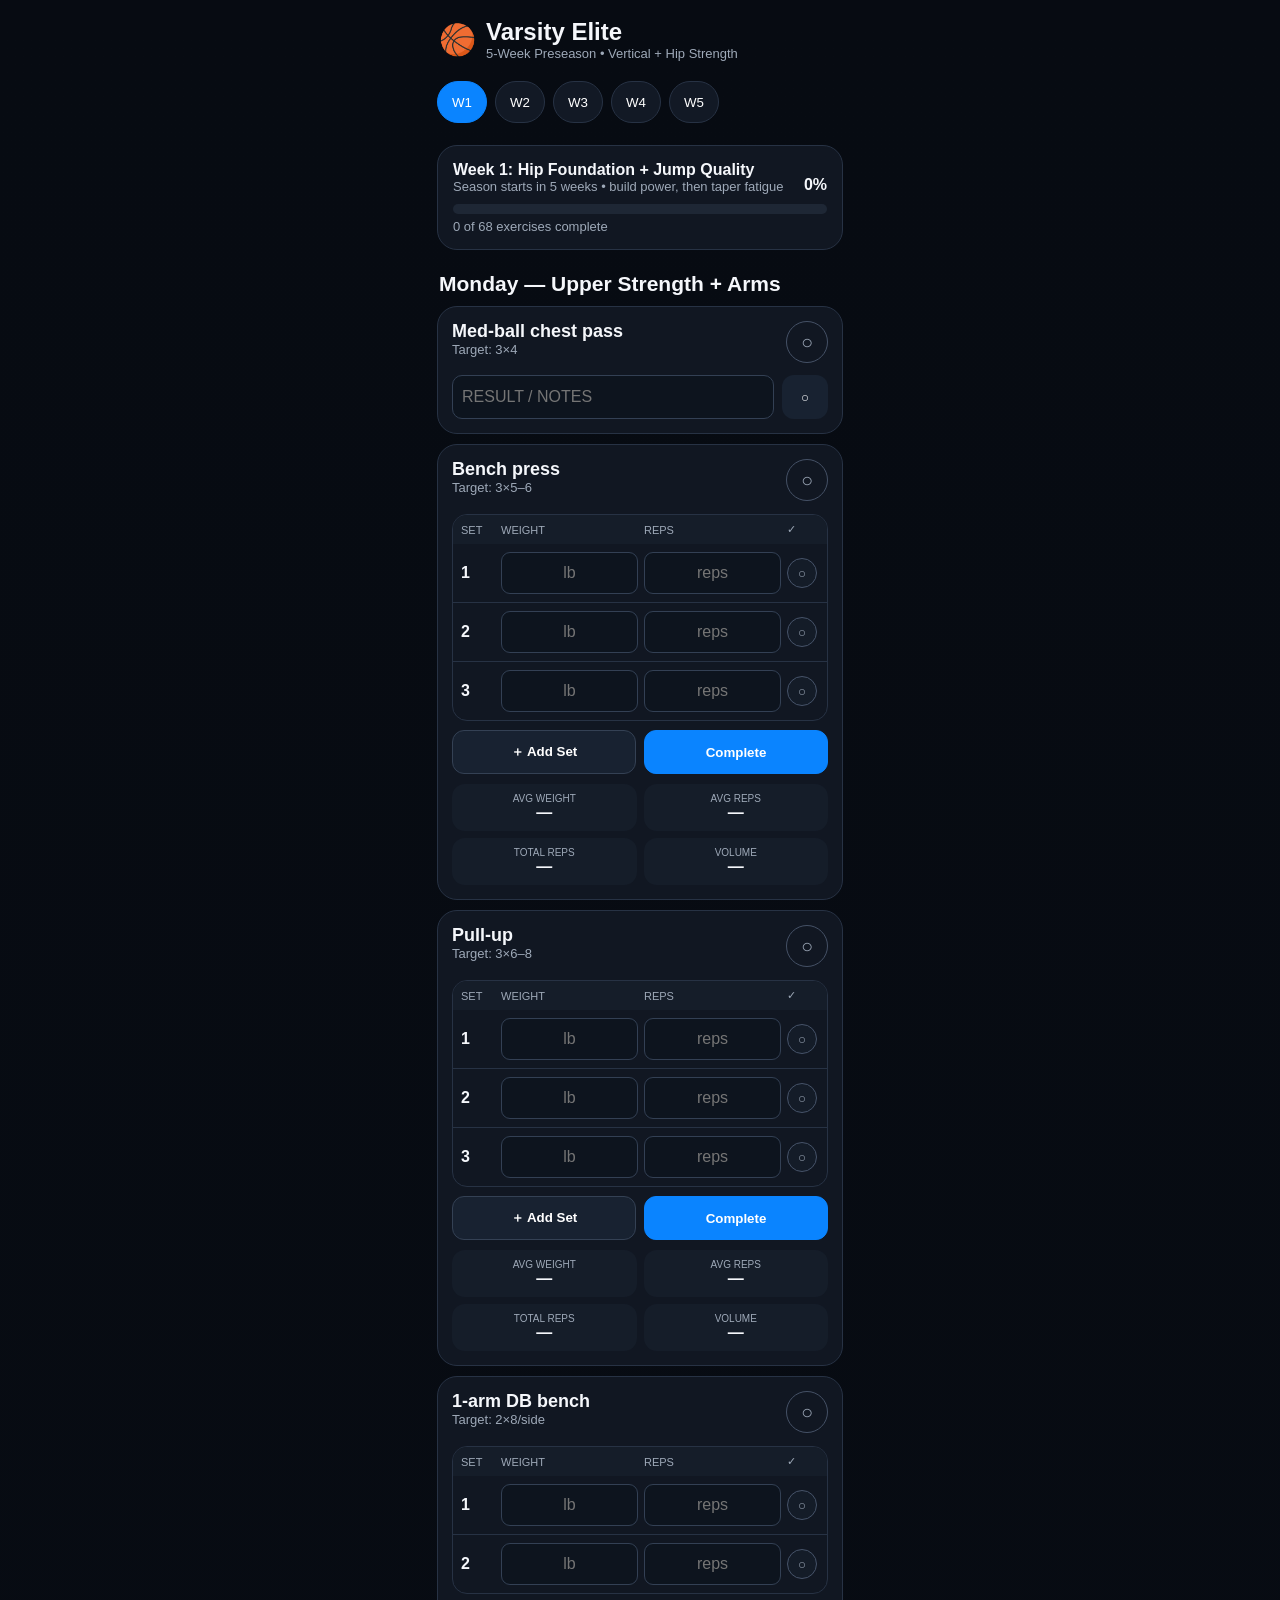
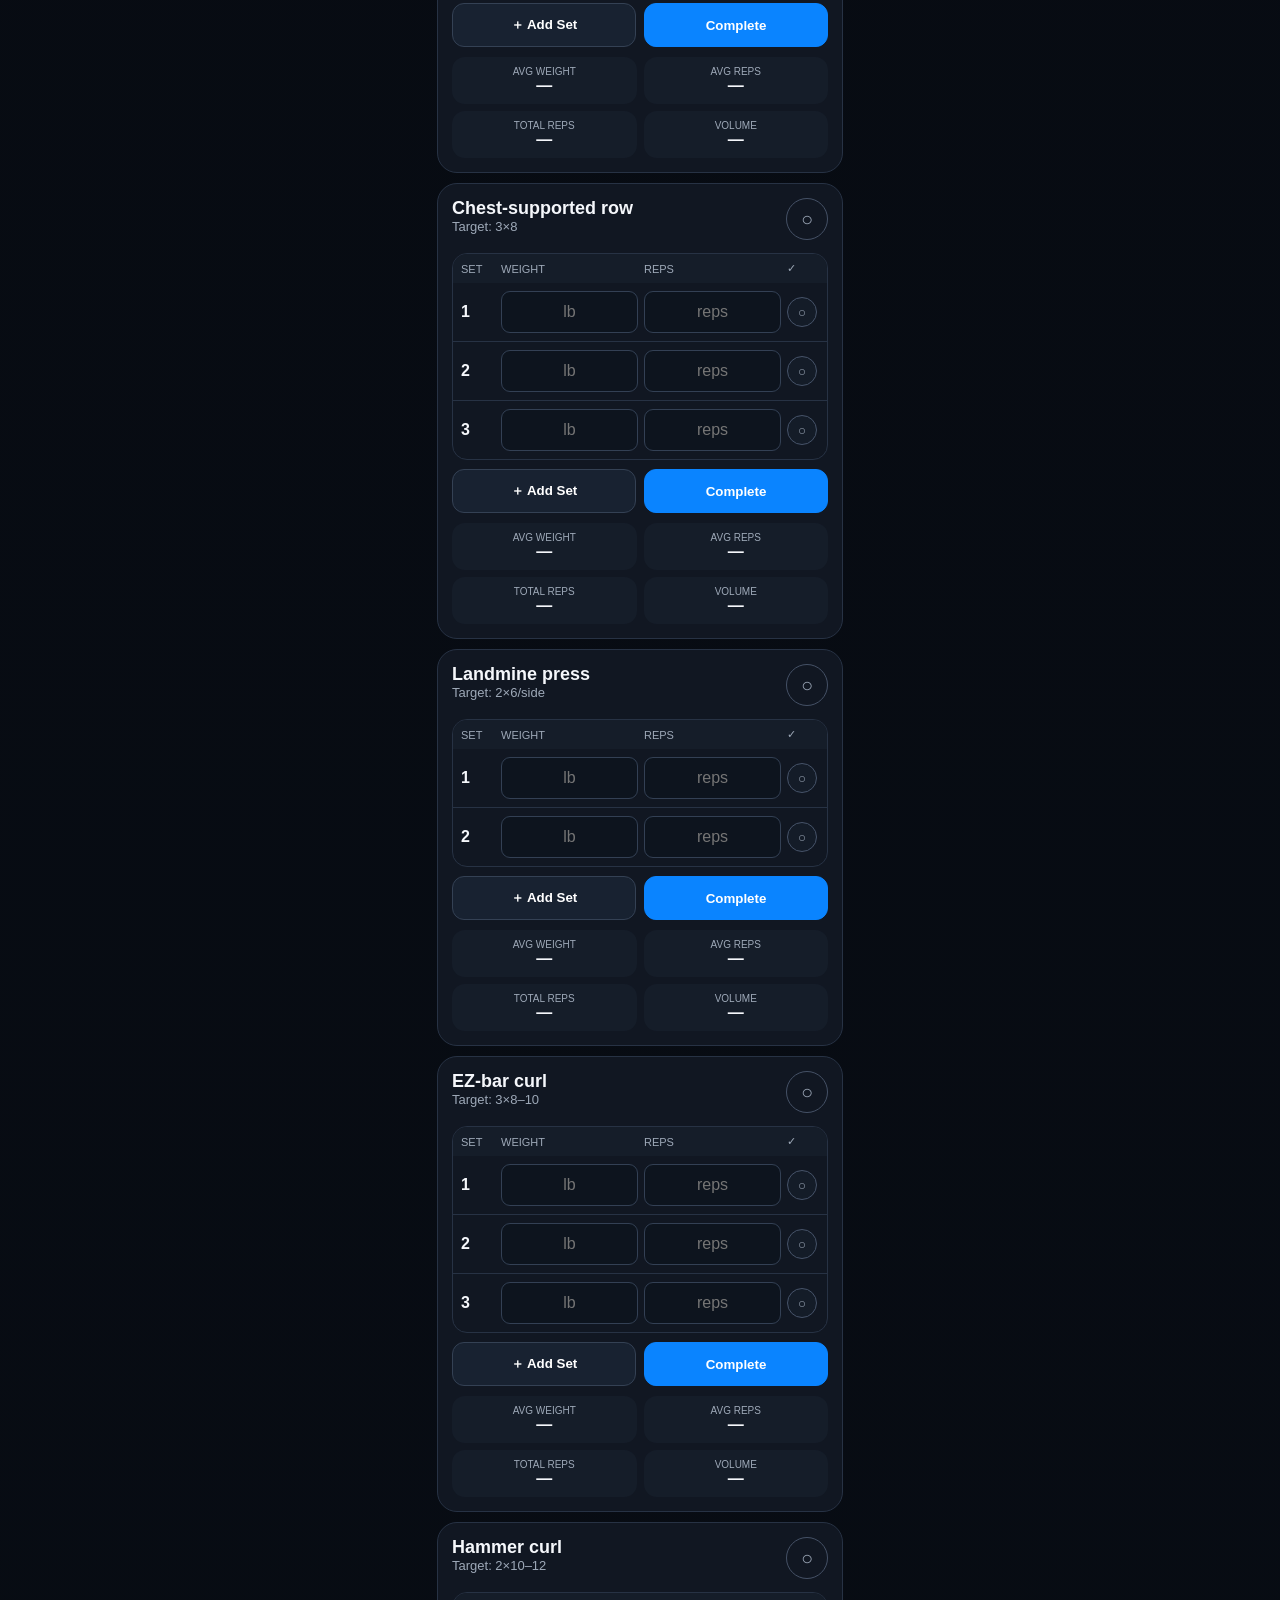
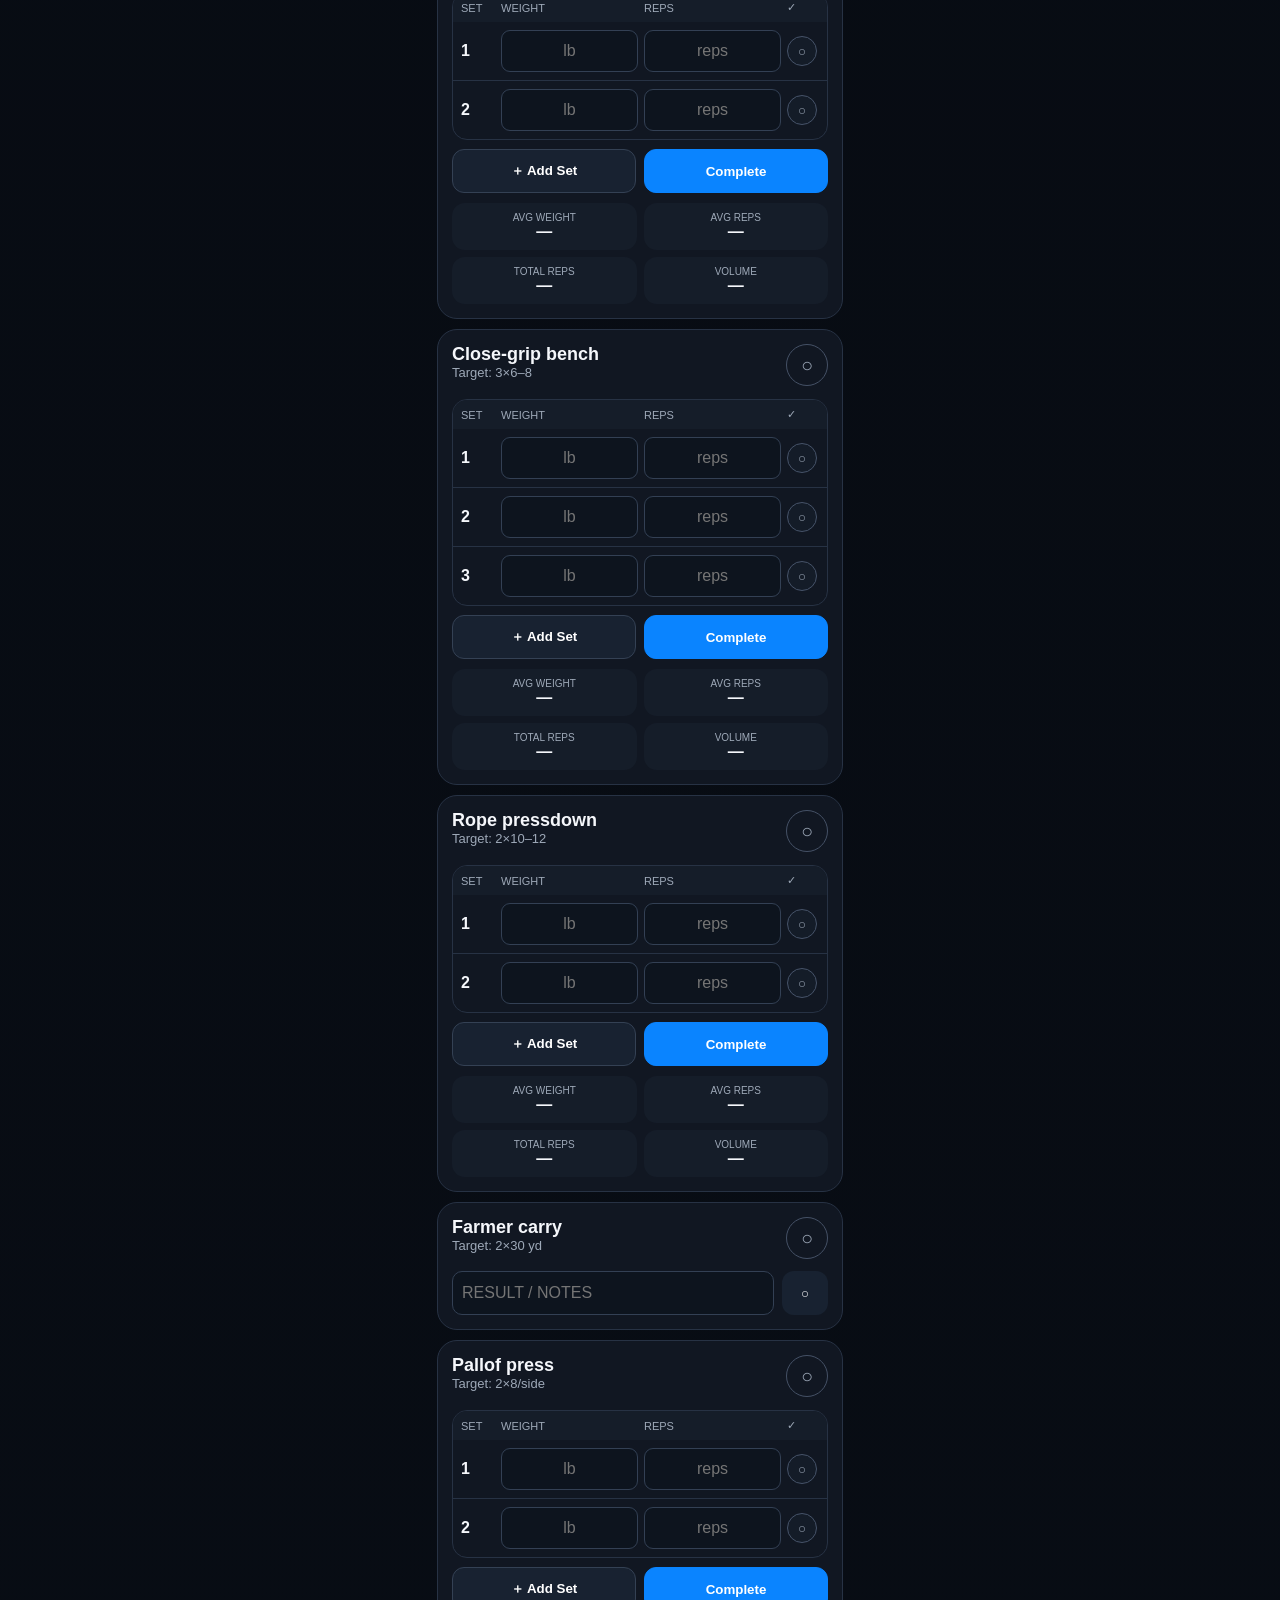
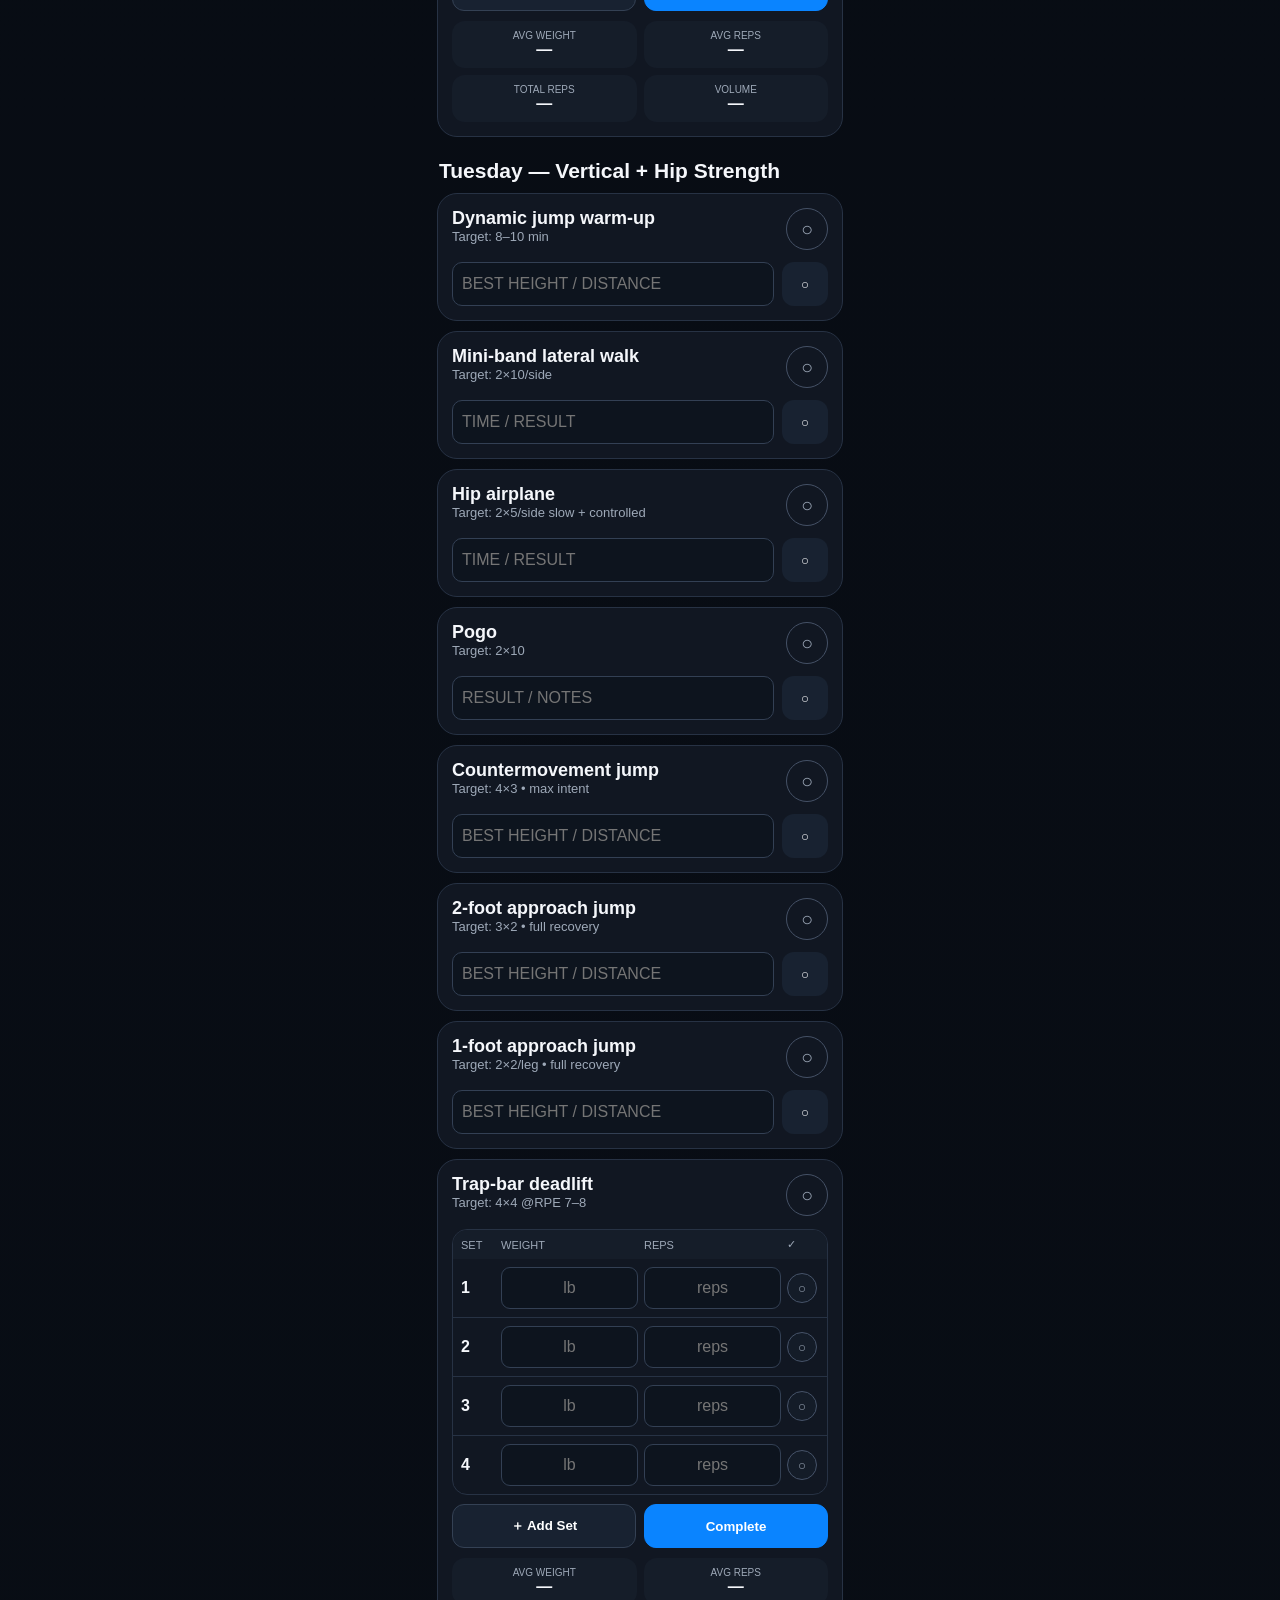
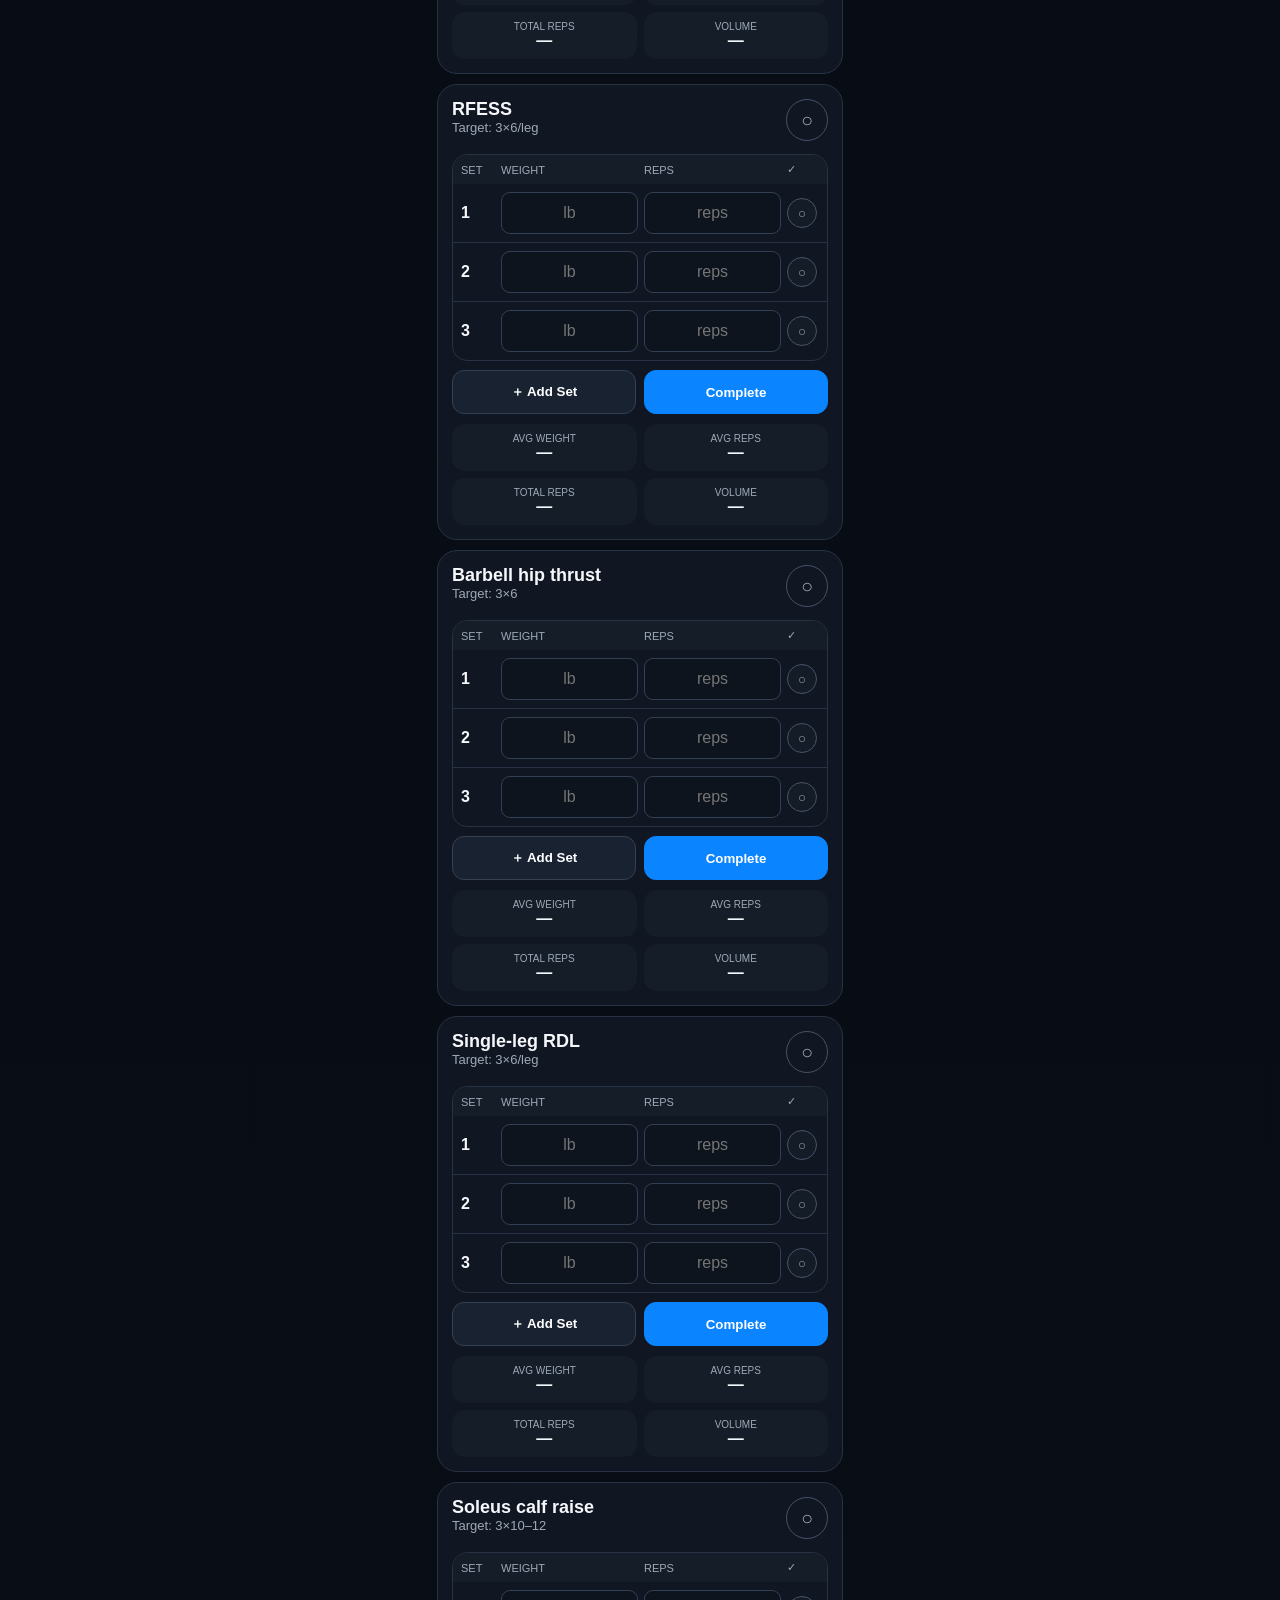
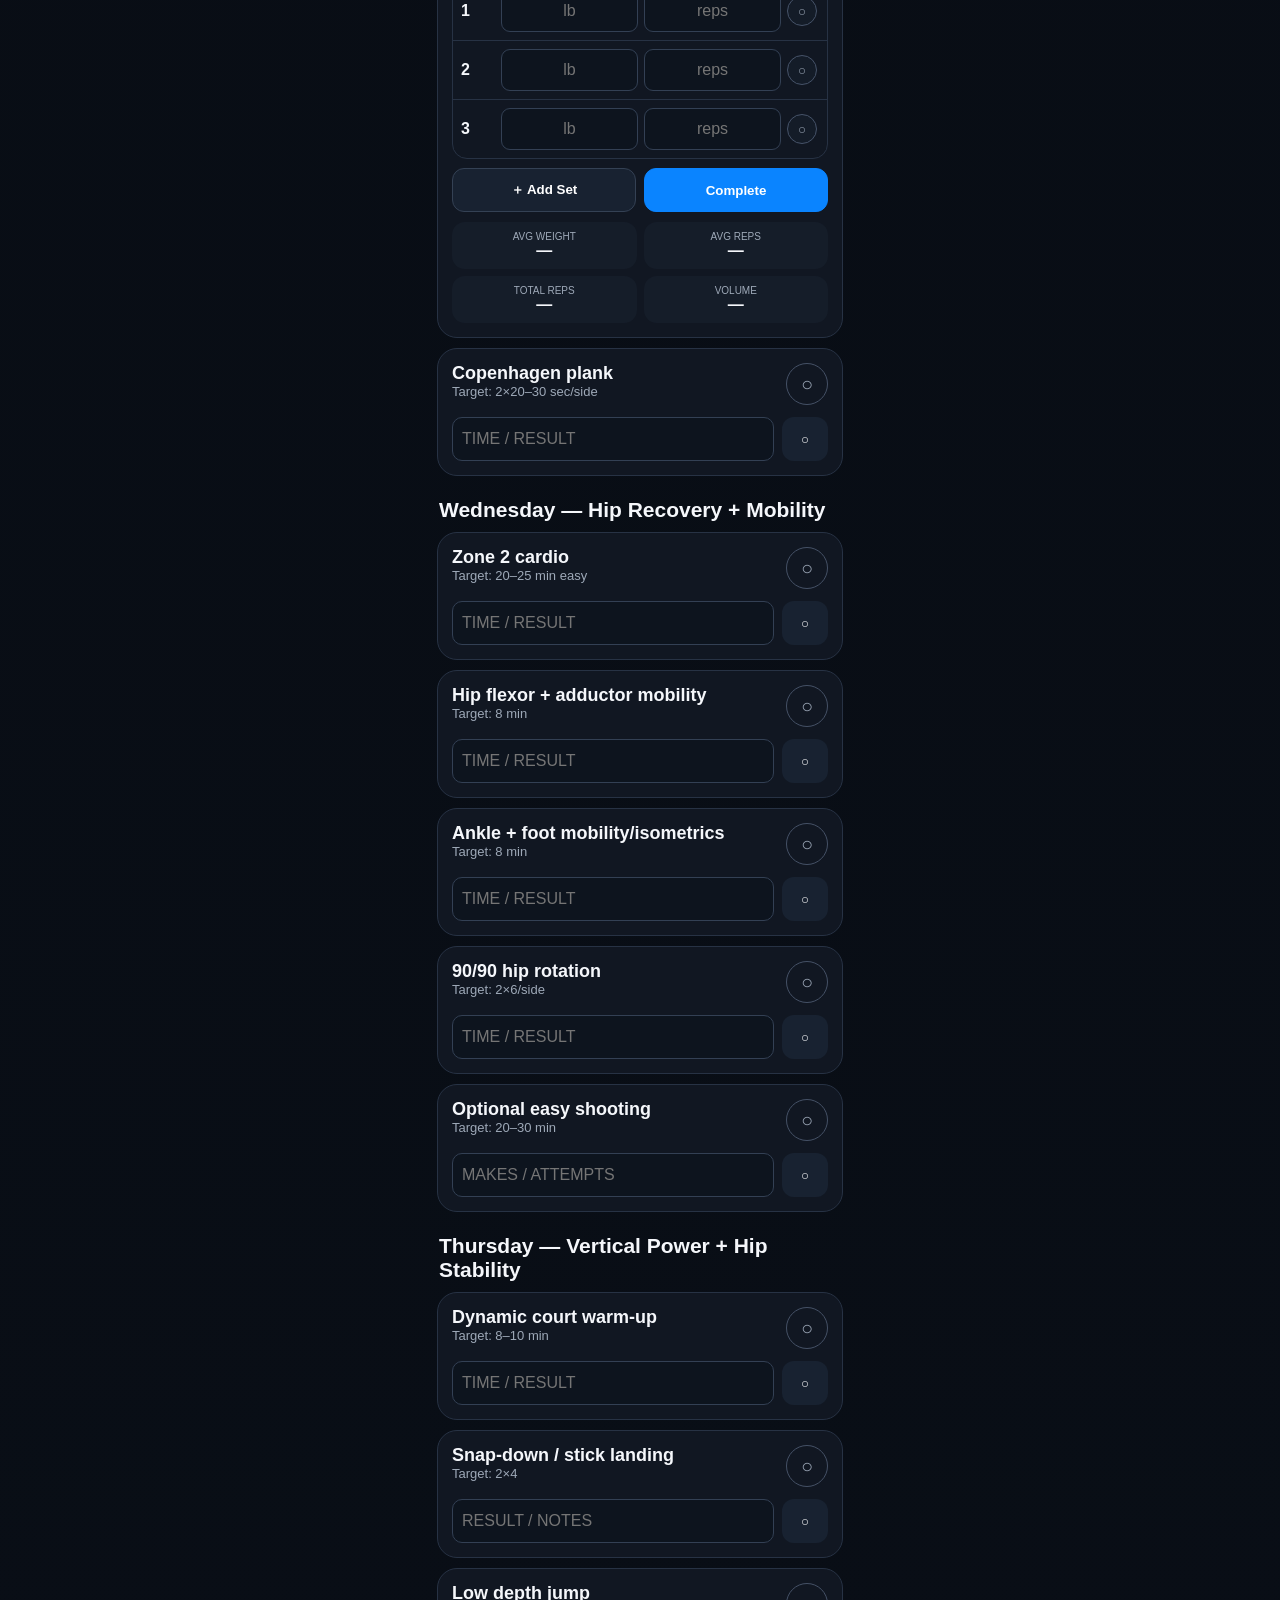
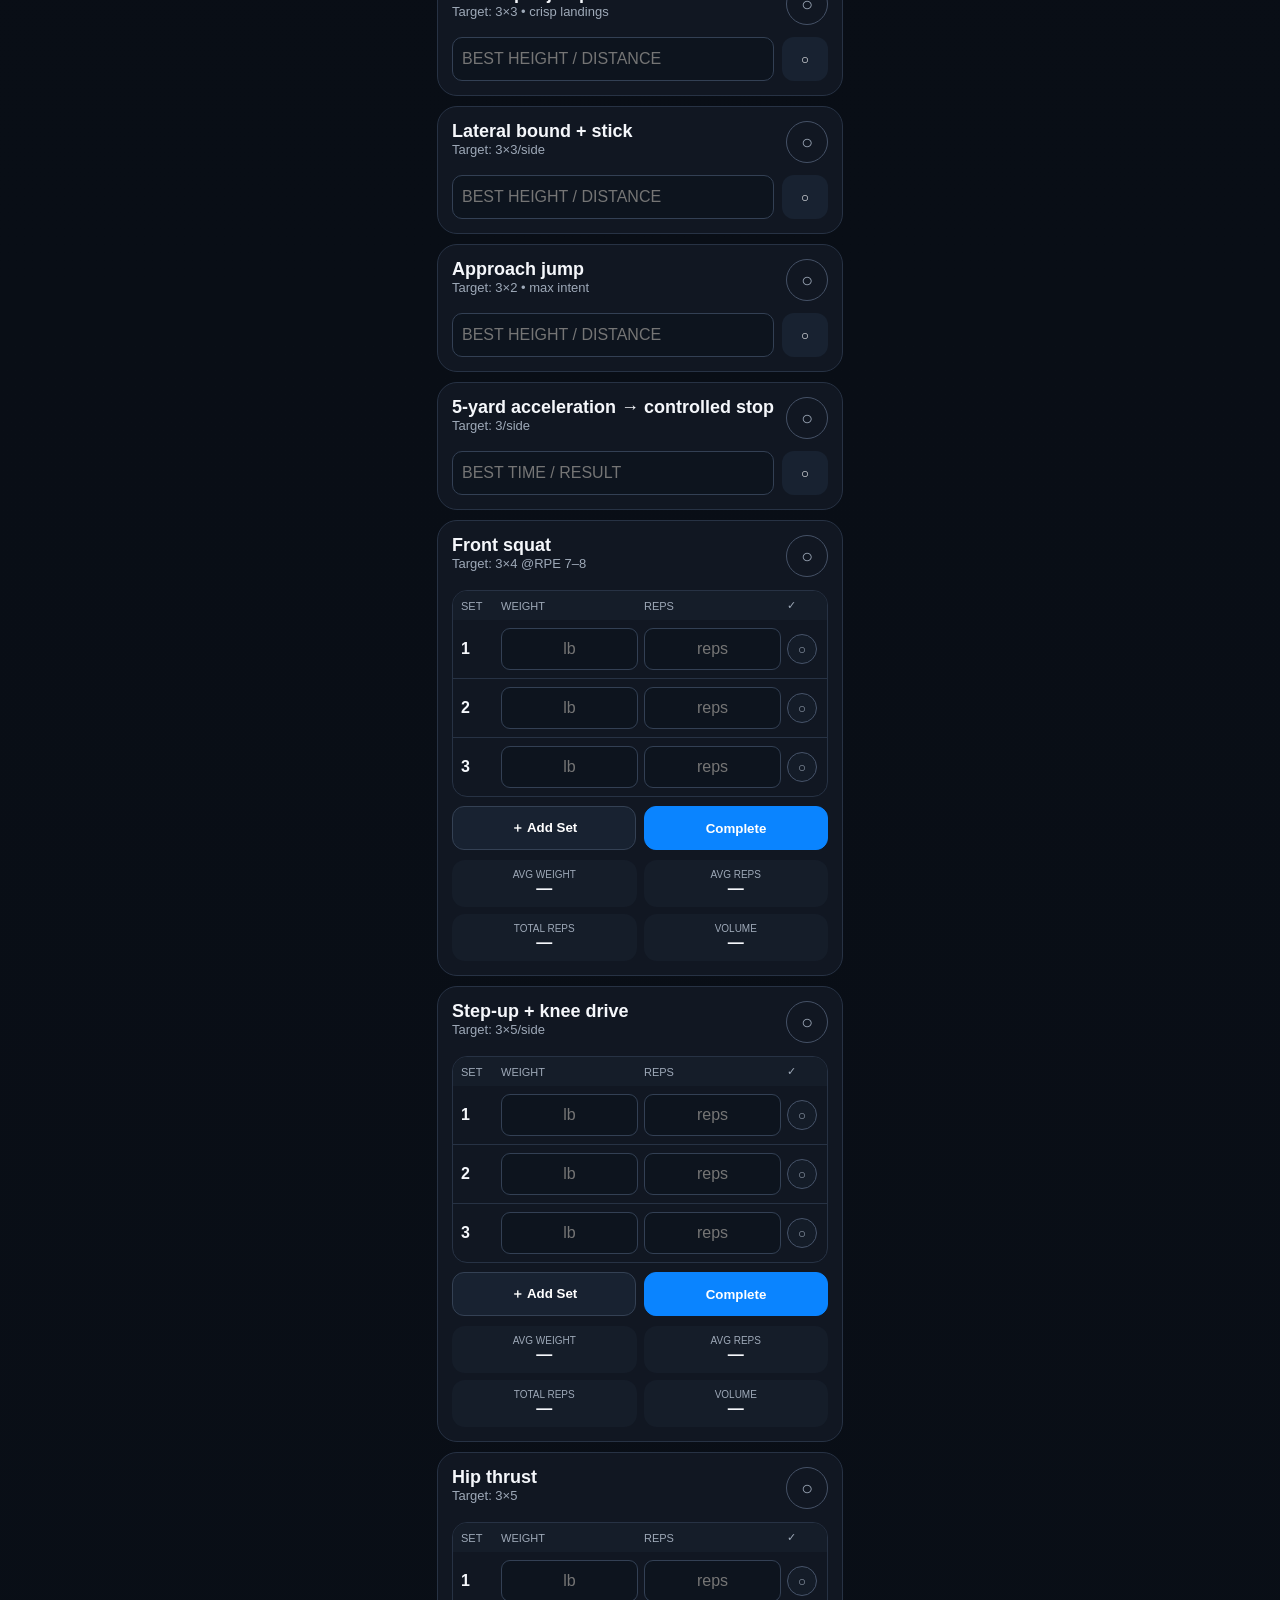
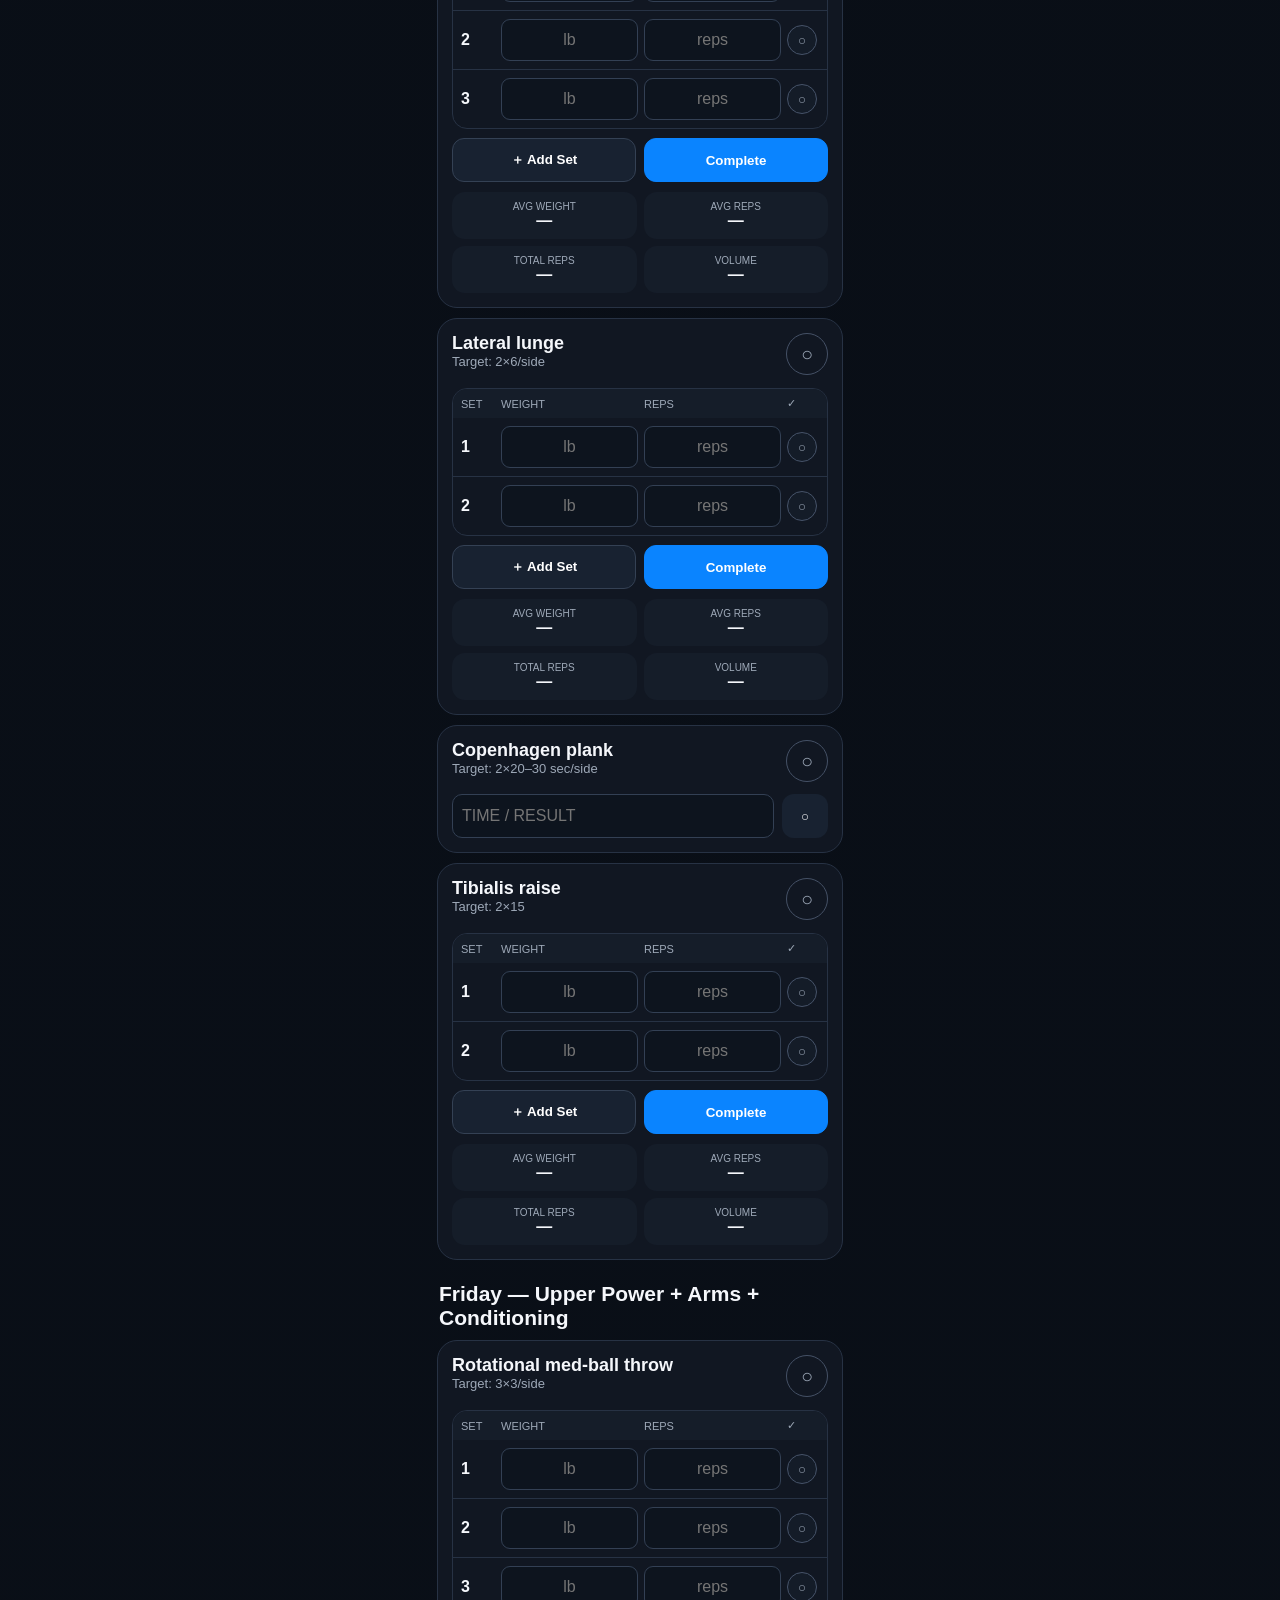
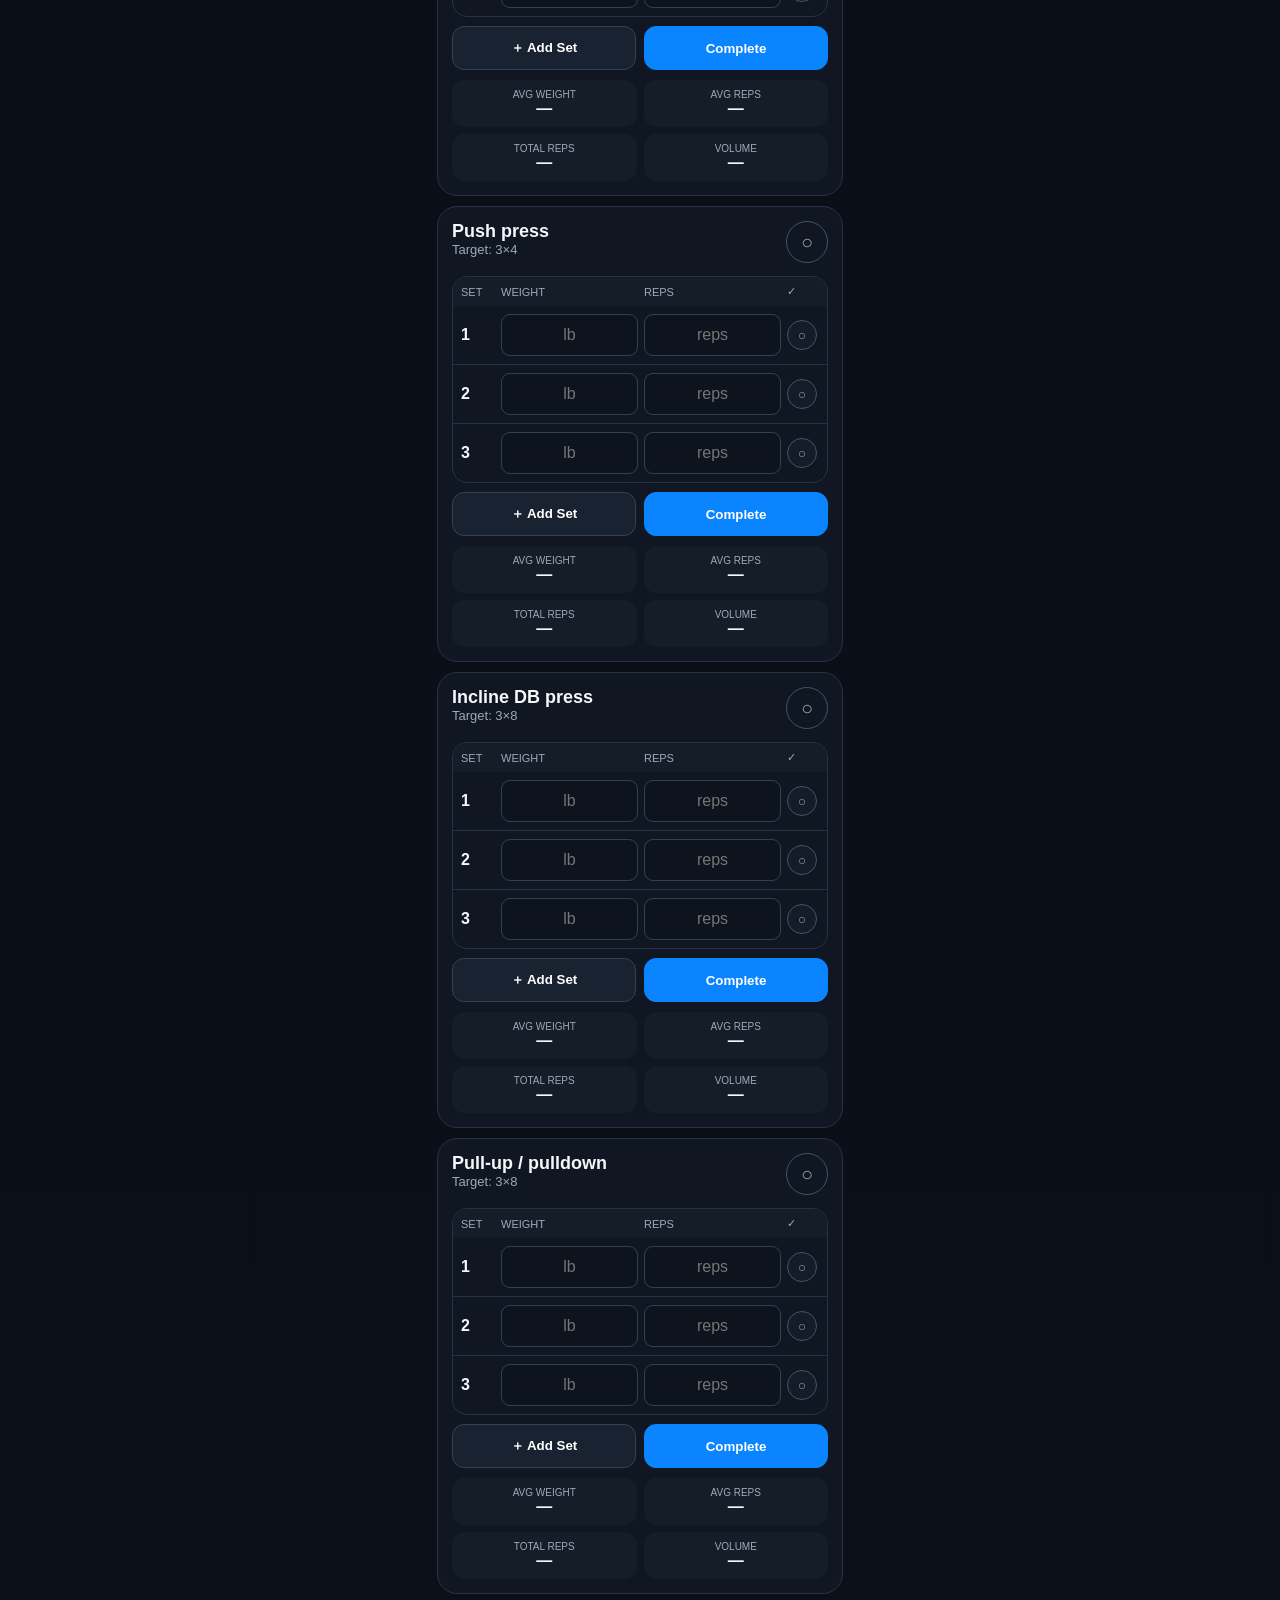
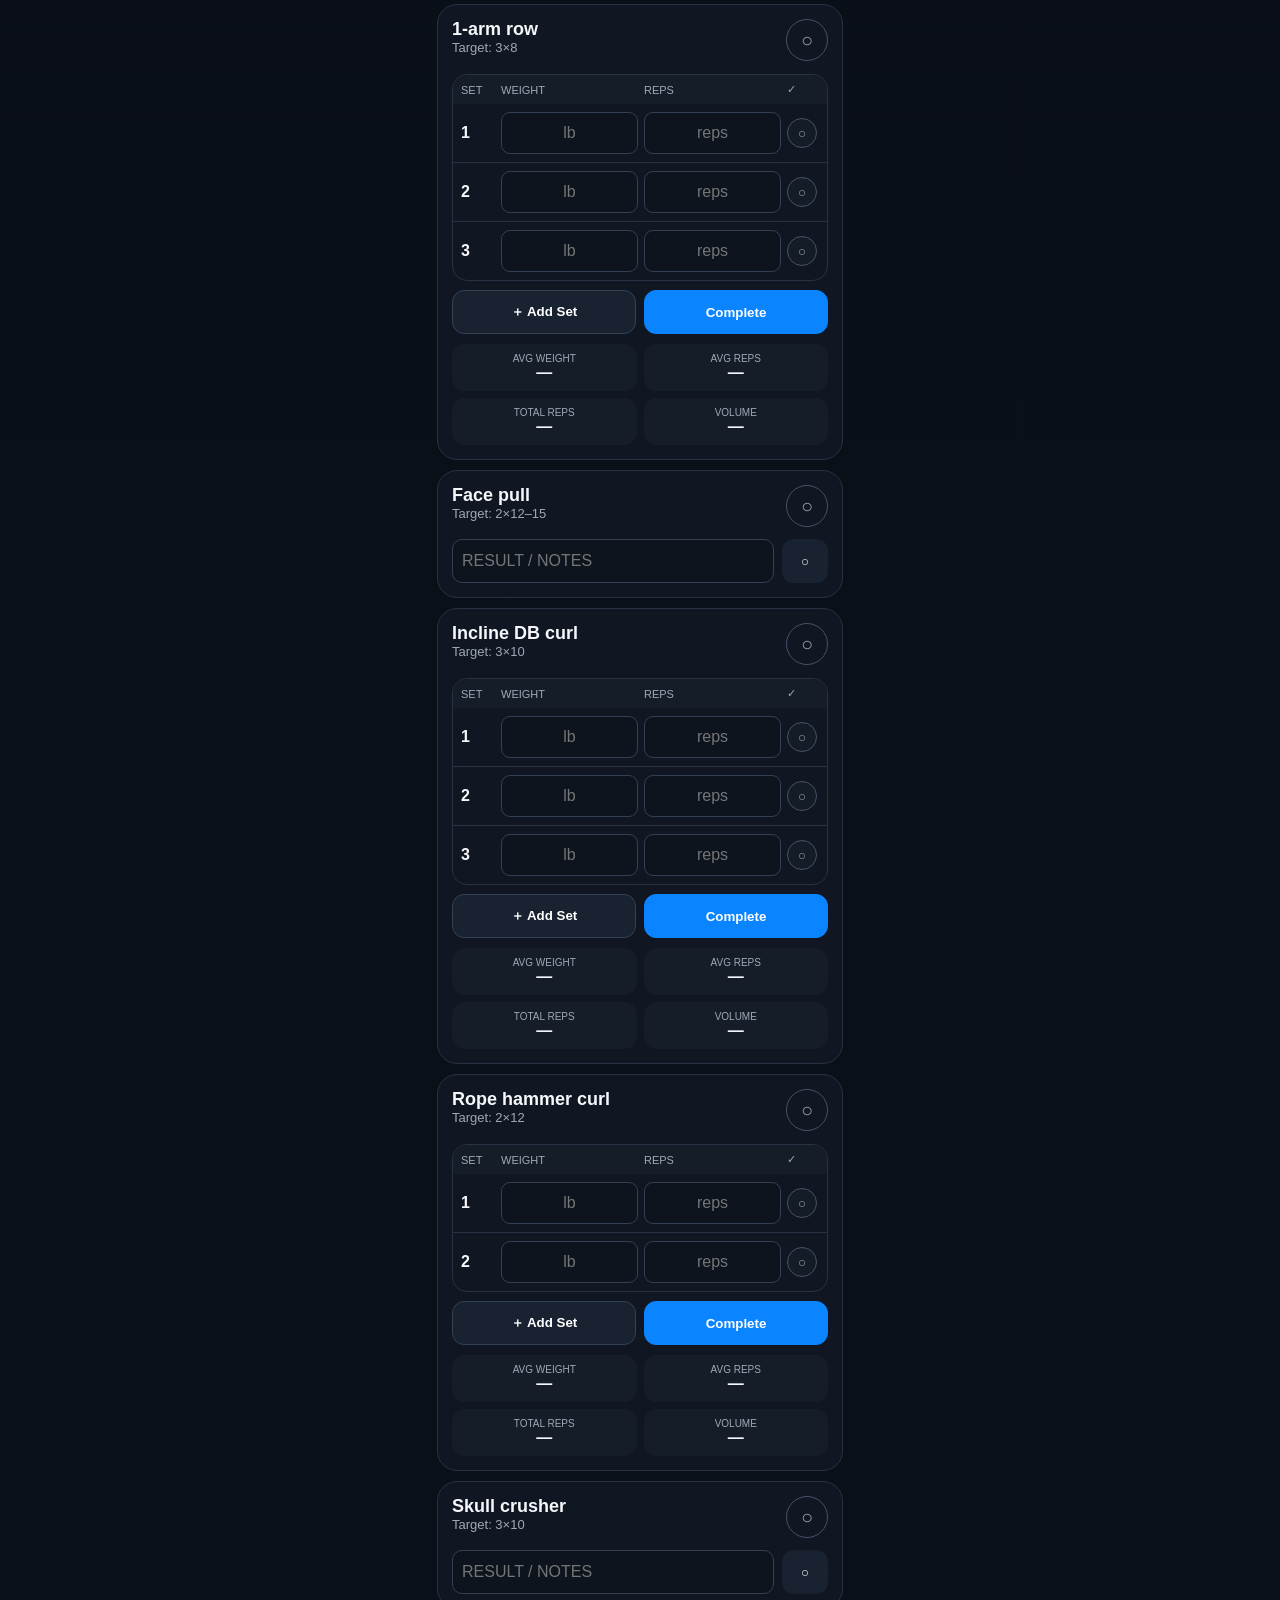
==== commit daff04f2: "Optimize workout tracker for phone-sized mobile layout" ====
--- a/ppl-explosive/index.html
+++ b/ppl-explosive/index.html
@@ -1,4 +1,22 @@
-<!doctype html><meta charset="utf-8"><meta name="viewport" content="width=device-width,initial-scale=1,viewport-fit=cover"><title>Varsity Elite</title><style>*{box-sizing:border-box}:root{--b:#0a84ff;--g:#30d58a;--bg:#070b12;--p:#111722;--l:#273244;--m:#9ea9b8}body{margin:0;background:linear-gradient(#070b12,#0b111a);color:#f5f7fb;font:16px -apple-system,BlinkMacSystemFont,"Segoe UI",sans-serif}.app{max-width:820px;margin:auto;padding:12px 10px 90px}.brand{display:flex;gap:10px;align-items:center;padding:8px 2px}h1{font-size:24px;margin:0}.sub,.target,.small{color:var(--m);font-size:13px}.weeks{display:flex;gap:8px;overflow:auto;padding:12px 0}.weeks button{min-width:50px;height:42px;border:1px solid var(--l);border-radius:22px;background:#121925;color:white}.weeks .on{background:var(--b);border-color:var(--b)}.phase,.exercise,.monitor{background:var(--p);border:1px solid var(--l);border-radius:20px}.phase,.monitor{padding:15px;margin:10px 0}.top{display:flex;justify-content:space-between;align-items:end}.bar{height:10px;background:#1e2735;border-radius:20px;overflow:hidden;margin:10px 0 5px}.bar i{display:block;height:100%;background:linear-gradient(90deg,var(--b),var(--g))}.day{margin:22px 0}.day h2{font-size:21px;margin:0 2px 8px}.exercise{padding:14px;margin:10px 0}.head{display:grid;grid-template-columns:1fr 42px;gap:10px}.name{font-size:18px;font-weight:800}.complete{width:42px;height:42px;border-radius:50%;border:1px solid #455166;background:#111722;color:#9aa5b5;font-size:20px}.done{opacity:.72}.done .complete,.setdone.on{background:var(--g);border-color:var(--g);color:#062116}.done .name{text-decoration:line-through}.table{border:1px solid var(--l);border-radius:15px;overflow:hidden;margin-top:13px}.row{display:grid;grid-template-columns:34px 1fr 1fr 32px;gap:6px;align-items:center;padding:8px;border-top:1px solid var(--l)}.row:first-child{border:0}.hdr{background:#151d29;color:var(--m);font-size:11px;text-transform:uppercase}.row input{width:100%;min-width:0;height:42px;background:#0d141e;color:white;border:1px solid #334054;border-radius:9px;text-align:center;font-size:16px}.setdone{width:30px;height:30px;border-radius:50%;border:1px solid #465369;background:#141c28;color:#98a3b3}.actions{display:grid;grid-template-columns:1fr 1fr;gap:8px;margin-top:9px}.actions button{min-height:44px;border-radius:12px;border:1px solid #344154;background:#182231;color:white;font-weight:700}.actions .primary{background:var(--b);border-color:var(--b)}.stats{display:grid;grid-template-columns:1fr 1fr;gap:7px;margin-top:10px}.stat{background:#151d29;border-radius:13px;padding:9px;text-align:center}.stat small{display:block;color:var(--m);font-size:10px;text-transform:uppercase}.suggest{margin-top:10px;padding:11px 12px;border-radius:13px;background:#0c2238;border:1px solid #174a78}.suggest small{display:block;color:#7ebcff;font-size:10px;text-transform:uppercase;letter-spacing:.04em}.suggest b{display:block;margin-top:3px;font-size:15px}.suggest span{display:block;margin-top:3px;color:var(--m);font-size:12px}.simple{margin-top:12px;display:grid;grid-template-columns:1fr 46px;gap:8px}.simple input{height:44px;background:#0d141e;color:white;border:1px solid #334054;border-radius:10px;padding:9px;font-size:16px}.simple button{border:0;border-radius:12px;background:#182231;color:white}.simple button.on{background:var(--g);color:#062116}.grid{display:grid;grid-template-columns:1fr 1fr;gap:8px}.metric{background:#151d29;padding:9px;border-radius:12px}.metric label{display:block;color:var(--m);font-size:11px}.metric input{width:100%;height:40px;background:#0d141e;color:white;border:1px solid #334054;border-radius:8px;margin-top:4px;padding:7px}.rule{margin-top:12px;border-left:4px solid #ffd60a;background:#2b2609;color:#fff6b7;padding:10px;border-radius:9px;font-size:13px}@media(max-width:520px){.grid{grid-template-columns:1fr}.row{grid-template-columns:30px minmax(0,1fr) minmax(0,1fr) 30px;padding:7px 5px;gap:4px}}</style><div class="app"><div class="brand"><div style="font-size:30px">🏀</div><div><h1>Varsity Elite</h1><div class="sub">5-Week Preseason • Vertical + Hip Strength</div></div></div><div class="weeks" id="weeks"></div><div class="phase"><div class="top"><div><b id="phase"></b><div class="small">Season starts in 5 weeks • build power, then taper fatigue</div></div><b id="pct">0%</b></div><div class="bar"><i id="bar"></i></div><div class="small" id="count"></div></div><main id="days"></main><div class="monitor"><h2>Weekly Monitoring</h2><div class="grid" id="metrics"></div><div class="rule">5-week preseason rule: jump quality comes first. Stop max jumps when height clearly drops. Hip work should feel controlled, not painful. Hard varsity practice/game replaces similar conditioning. In Week 5, cut fatigue and keep the athlete fresh for the season.</div></div></div><script>const P=['Hip Foundation + Jump Quality','Strength → Power','Explosive Conversion','Peak Vertical','Preseason Taper'];const B={
+<!doctype html><meta charset="utf-8"><meta name="viewport" content="width=device-width,initial-scale=1,maximum-scale=1,viewport-fit=cover"><title>Varsity Elite</title><style>*{box-sizing:border-box}:root{--b:#0a84ff;--g:#30d58a;--bg:#070b12;--p:#111722;--l:#273244;--m:#9ea9b8}body{margin:0;background:linear-gradient(#070b12,#0b111a);color:#f5f7fb;font:16px -apple-system,BlinkMacSystemFont,"Segoe UI",sans-serif}.app{width:100%;max-width:430px;margin:auto;padding:10px 12px calc(92px + env(safe-area-inset-bottom))}.brand{display:flex;gap:10px;align-items:center;padding:8px 2px}h1{font-size:24px;margin:0}.sub,.target,.small{color:var(--m);font-size:13px}.weeks{display:flex;gap:8px;overflow:auto;padding:12px 0}.weeks button{min-width:50px;height:42px;border:1px solid var(--l);border-radius:22px;background:#121925;color:white}.weeks .on{background:var(--b);border-color:var(--b)}.phase,.exercise,.monitor{background:var(--p);border:1px solid var(--l);border-radius:20px}.phase,.monitor{padding:15px;margin:10px 0}.top{display:flex;justify-content:space-between;align-items:end}.bar{height:10px;background:#1e2735;border-radius:20px;overflow:hidden;margin:10px 0 5px}.bar i{display:block;height:100%;background:linear-gradient(90deg,var(--b),var(--g))}.day{margin:22px 0}.day h2{font-size:21px;margin:0 2px 8px}.exercise{padding:14px;margin:10px 0}.head{display:grid;grid-template-columns:1fr 42px;gap:10px}.name{font-size:18px;font-weight:800}.complete{width:42px;height:42px;border-radius:50%;border:1px solid #455166;background:#111722;color:#9aa5b5;font-size:20px}.done{opacity:.72}.done .complete,.setdone.on{background:var(--g);border-color:var(--g);color:#062116}.done .name{text-decoration:line-through}.table{border:1px solid var(--l);border-radius:15px;overflow:hidden;margin-top:13px}.row{display:grid;grid-template-columns:34px 1fr 1fr 32px;gap:6px;align-items:center;padding:8px;border-top:1px solid var(--l)}.row:first-child{border:0}.hdr{background:#151d29;color:var(--m);font-size:11px;text-transform:uppercase}.row input{width:100%;min-width:0;height:42px;background:#0d141e;color:white;border:1px solid #334054;border-radius:9px;text-align:center;font-size:16px}.setdone{width:30px;height:30px;border-radius:50%;border:1px solid #465369;background:#141c28;color:#98a3b3}.actions{display:grid;grid-template-columns:1fr 1fr;gap:8px;margin-top:9px}.actions button{min-height:44px;border-radius:12px;border:1px solid #344154;background:#182231;color:white;font-weight:700}.actions .primary{background:var(--b);border-color:var(--b)}.stats{display:grid;grid-template-columns:1fr 1fr;gap:7px;margin-top:10px}.stat{background:#151d29;border-radius:13px;padding:9px;text-align:center}.stat small{display:block;color:var(--m);font-size:10px;text-transform:uppercase}.suggest{margin-top:10px;padding:11px 12px;border-radius:13px;background:#0c2238;border:1px solid #174a78}.suggest small{display:block;color:#7ebcff;font-size:10px;text-transform:uppercase;letter-spacing:.04em}.suggest b{display:block;margin-top:3px;font-size:15px}.suggest span{display:block;margin-top:3px;color:var(--m);font-size:12px}.simple{margin-top:12px;display:grid;grid-template-columns:1fr 46px;gap:8px}.simple input{height:44px;background:#0d141e;color:white;border:1px solid #334054;border-radius:10px;padding:9px;font-size:16px}.simple button{border:0;border-radius:12px;background:#182231;color:white}.simple button.on{background:var(--g);color:#062116}.grid{display:grid;grid-template-columns:1fr 1fr;gap:8px}.metric{background:#151d29;padding:9px;border-radius:12px}.metric label{display:block;color:var(--m);font-size:11px}.metric input{width:100%;height:40px;background:#0d141e;color:white;border:1px solid #334054;border-radius:8px;margin-top:4px;padding:7px}.rule{margin-top:12px;border-left:4px solid #ffd60a;background:#2b2609;color:#fff6b7;padding:10px;border-radius:9px;font-size:13px}@media(max-width:520px){
+body{font-size:15px;overflow-x:hidden}
+.app{max-width:430px;padding:8px 10px calc(88px + env(safe-area-inset-bottom))}
+.brand{position:sticky;top:0;z-index:10;background:rgba(7,11,18,.96);backdrop-filter:blur(12px);padding:10px 2px 8px}
+h1{font-size:22px}.sub{font-size:12px}
+.weeks{position:sticky;top:62px;z-index:9;background:rgba(7,11,18,.96);padding:8px 0 10px;scrollbar-width:none}.weeks::-webkit-scrollbar{display:none}.weeks button{min-width:52px;height:44px;font-size:15px}
+.phase{padding:13px;margin:6px 0 14px;border-radius:16px}
+.day{margin:18px 0}.day h2{font-size:19px;line-height:1.2;margin:0 2px 8px}
+.exercise{padding:12px;margin:8px 0;border-radius:16px}.head{grid-template-columns:minmax(0,1fr) 44px;align-items:start}.name{font-size:17px;line-height:1.2}.target{margin-top:4px;line-height:1.3}
+.complete{width:44px;height:44px;touch-action:manipulation}
+.table{margin-top:11px;border-radius:12px}.row{grid-template-columns:28px minmax(0,1fr) minmax(0,1fr) 34px;padding:6px 4px;gap:4px}.row input{height:46px;font-size:16px}.setdone{width:34px;height:34px}
+.actions{gap:7px}.actions button{min-height:48px;font-size:15px;touch-action:manipulation}
+.stats{grid-template-columns:1fr 1fr}.stat{padding:8px 5px}.stat b{font-size:14px}
+.simple{grid-template-columns:minmax(0,1fr) 48px}.simple input{height:48px;font-size:16px}.simple button{min-height:48px;touch-action:manipulation}
+.grid{grid-template-columns:1fr 1fr}.metric{padding:8px}.metric input{height:44px;font-size:16px}
+.monitor{padding:13px;border-radius:16px}.monitor h2{font-size:19px;margin-top:0}
+.suggest{padding:10px}
+}
+@media(max-width:360px){.app{padding-left:7px;padding-right:7px}.grid{grid-template-columns:1fr}.weeks button{min-width:48px}.name{font-size:16px}.row{grid-template-columns:25px minmax(0,1fr) minmax(0,1fr) 32px}}</style><div class="app"><div class="brand"><div style="font-size:30px">🏀</div><div><h1>Varsity Elite</h1><div class="sub">5-Week Preseason • Vertical + Hip Strength</div></div></div><div class="weeks" id="weeks"></div><div class="phase"><div class="top"><div><b id="phase"></b><div class="small">Season starts in 5 weeks • build power, then taper fatigue</div></div><b id="pct">0%</b></div><div class="bar"><i id="bar"></i></div><div class="small" id="count"></div></div><main id="days"></main><div class="monitor"><h2>Weekly Monitoring</h2><div class="grid" id="metrics"></div><div class="rule">5-week preseason rule: jump quality comes first. Stop max jumps when height clearly drops. Hip work should feel controlled, not painful. Hard varsity practice/game replaces similar conditioning. In Week 5, cut fatigue and keep the athlete fresh for the season.</div></div></div><script>const P=['Hip Foundation + Jump Quality','Strength → Power','Explosive Conversion','Peak Vertical','Preseason Taper'];const B={
 mon:[['Med-ball chest pass','3×4'],['Bench press','3×5–6'],['Pull-up','3×6–8'],['1-arm DB bench','2×8/side'],['Chest-supported row','3×8'],['Landmine press','2×6/side'],['EZ-bar curl','3×8–10'],['Hammer curl','2×10–12'],['Close-grip bench','3×6–8'],['Rope pressdown','2×10–12'],['Farmer carry','2×30 yd'],['Pallof press','2×8/side']],
 tue:[['Dynamic jump warm-up','8–10 min'],['Mini-band lateral walk','2×10/side'],['Hip airplane','2×5/side slow + controlled'],['Pogo','2×10'],['Countermovement jump','4×3 • max intent'],['2-foot approach jump','3×2 • full recovery'],['1-foot approach jump','2×2/leg • full recovery'],['Trap-bar deadlift','4×4 @RPE 7–8'],['RFESS','3×6/leg'],['Barbell hip thrust','3×6'],['Single-leg RDL','3×6/leg'],['Soleus calf raise','3×10–12'],['Copenhagen plank','2×20–30 sec/side']],
 wed:[['Zone 2 cardio','20–25 min easy'],['Hip flexor + adductor mobility','8 min'],['Ankle + foot mobility/isometrics','8 min'],['90/90 hip rotation','2×6/side'],['Optional easy shooting','20–30 min']],
@@ -46,4 +64,4 @@
    d.sat=d.sat.map(x=>[x[0],x[1]]); 
  }
  return d
-}let w=Math.min(5,Math.max(1,+(localStorage.getItem('varsityW')||1)));const K=x=>`ve4_${w}_${x}`;const HK=n=>`veHistory_${n.toLowerCase().replace(/[^a-z0-9]+/g,'_')}`;function history(n){try{return JSON.parse(localStorage.getItem(HK(n))||'[]')}catch(e){return[]}}function roundLoad(x){if(!x)return 0;return Math.max(0,Math.round(x/5)*5)}function suggest(n,target){let h=history(n),last=h[h.length-1];if(!last||!last.sets||!last.sets.length)return null;let a=last.sets.filter(x=>+x.w>0&&+x.r>0);if(!a.length)return null;let weights=a.map(x=>+x.w),reps=a.map(x=>+x.r),maxW=Math.max(...weights),avgR=reps.reduce((q,x)=>q+x,0)/reps.length,m=String(target).match(/×(\d+)(?:[–-](\d+))?/),lo=m?+m[1]:0,hi=m?+(m[2]||m[1]):0,next=maxW,why='Repeat the last successful top weight and own the prescribed reps.';if(hi&&reps.every(r=>r>=hi)){let pct=/deadlift|squat|hip thrust|rdl/i.test(n)?1.03:1.025;next=roundLoad(maxW*pct);if(next<=maxW)next=maxW+5;why='All logged sets reached the top of the rep target, so progress by the smallest practical load increase.'}else if(lo&&avgR<lo){next=roundLoad(maxW*.95);why='Average reps were below the target, so start slightly lighter and prioritize clean reps.'}return{weight:next,last:maxW,why}}function recordHistory(n,target,sets){let a=sets.filter(x=>+x.w>0&&+x.r>0);if(!a.length)return;let h=history(n),sig=JSON.stringify(a.map(x=>[+x.w,+x.r]));if(h.length&&h[h.length-1].sig===sig)return;h.push({date:new Date().toISOString(),week:w,target:target,sets:a.map(x=>({w:+x.w,r:+x.r})),sig:sig});localStorage.setItem(HK(n),JSON.stringify(h.slice(-12)))}function type(n){n=n.toLowerCase();if(/bench|press|pull-up|pulldown|row|curl|deadlift|rfess|rdl|squat|thrust|lunge|calf|tibialis|step-up/.test(n))return'load';if(/sprint|acceleration|shuttle|flying/.test(n))return'time';if(/jump|bound/.test(n))return'jump';if(/shoot|finish|free throw/.test(n))return'makes';if(/cardio|warm-up|mobility|isometric|mirror|interval|live play|copenhagen|hip airplane|band lateral|lateral band|90\/90/.test(n))return'duration';return'simple'}function ns(t){let m=t.match(/(\d+)\s*×/);return m?Math.min(6,+m[1]):1}function card(e,di,ei){let id=`${di}_${ei}`,c=document.createElement('article'),ty=type(e[0]),done=localStorage.getItem(K(id+'c'))==='1';c.className='exercise'+(done?' done':'');c.innerHTML=`<div class="head"><div><div class="name">${e[0]}</div><div class="target">Target: ${e[1]}</div></div><button class="complete">${done?'✓':'○'}</button></div><div class="body"></div>`;let body=c.querySelector('.body');if(ty==='load'){let s=JSON.parse(localStorage.getItem(K(id+'s'))||'null')||Array.from({length:ns(e[1])},()=>({w:'',r:'',d:0}));body.innerHTML='<div class="table"><div class="row hdr"><span>Set</span><span>Weight</span><span>Reps</span><span>✓</span></div><div class="rows"></div></div><div class="actions"><button class="add">＋ Add Set</button><button class="primary fin">'+(done?'Completed':'Complete')+'</button></div><div class="stats"><div class="stat"><small>Avg Weight</small><b class="aw">—</b></div><div class="stat"><small>Avg Reps</small><b class="ar">—</b></div><div class="stat"><small>Total Reps</small><b class="tr">—</b></div><div class="stat"><small>Volume</small><b class="vol">—</b></div></div><div class="suggest" style="display:none"><small>Next time • suggested start</small><b class="nextw"></b><span class="nextwhy"></span></div>';let rows=body.querySelector('.rows');function showSuggestion(){let q=suggest(e[0],e[1]),box=body.querySelector('.suggest');if(!q){box.style.display='none';return}box.style.display='block';box.querySelector('.nextw').textContent=q.weight+' lb';box.querySelector('.nextwhy').textContent=q.why}function stat(){let entered=s.filter(x=>String(x.w).trim()||String(x.r).trim()),ws=entered.filter(x=>+x.w>0),rs=entered.filter(x=>+x.r>0),reps=rs.reduce((q,x)=>q+(+x.r),0),vol=entered.reduce((q,x)=>q+(+x.r||0)*(+x.w||0),0),aw=ws.length?ws.reduce((q,x)=>q+(+x.w),0)/ws.length:0,ar=rs.length?reps/rs.length:0;body.querySelector('.aw').textContent=aw?aw.toFixed(1)+' lb':'—';body.querySelector('.ar').textContent=ar?ar.toFixed(1):'—';body.querySelector('.tr').textContent=reps||'—';body.querySelector('.vol').textContent=vol?Math.round(vol).toLocaleString()+' lb':'—';showSuggestion()}function save(){localStorage.setItem(K(id+'s'),JSON.stringify(s));stat()}function rr(){rows.innerHTML='';s.forEach((x,i)=>{let r=document.createElement('div');r.className='row';r.innerHTML=`<b>${i+1}</b><input inputmode=decimal placeholder="lb" value="${x.w}"><input inputmode=numeric placeholder="reps" value="${x.r}"><button class="setdone ${x.d?'on':''}">${x.d?'✓':'○'}</button>`;let a=r.querySelectorAll('input');a[0].oninput=z=>{x.w=z.target.value;save()};a[1].oninput=z=>{x.r=z.target.value;save()};r.querySelector('button').onclick=()=>{x.d=!x.d;save();rr()};rows.appendChild(r)});stat()}body.querySelector('.add').onclick=()=>{s.push({w:'',r:'',d:0});save();rr()};body.querySelector('.fin').onclick=()=>toggle();rr();function syncSets(){if(done){s.forEach(x=>{if(String(x.w).trim()||String(x.r).trim())x.d=1});save();recordHistory(e[0],e[1],s);rr()}}c._syncSets=syncSets}else{let label=ty==='time'?'BEST TIME / RESULT':ty==='jump'?'BEST HEIGHT / DISTANCE':ty==='makes'?'MAKES / ATTEMPTS':ty==='duration'?'TIME / RESULT':'RESULT / NOTES';body.innerHTML=`<div class="simple"><input placeholder="${label}" value="${localStorage.getItem(K(id+'v'))||''}"><button class="${done?'on':''}">${done?'✓':'○'}</button></div>`;body.querySelector('input').oninput=z=>localStorage.setItem(K(id+'v'),z.target.value);body.querySelector('button').onclick=()=>toggle()}function toggle(){done=!done;localStorage.setItem(K(id+'c'),done?'1':'0');c.classList.toggle('done',done);c.querySelector('.complete').textContent=done?'✓':'○';let fin=c.querySelector('.fin');if(fin)fin.textContent=done?'Completed':'Complete';if(c._syncSets)c._syncSets();let b=c.querySelector('.simple button');if(b){b.classList.toggle('on',done);b.textContent=done?'✓':'○'}progress()}c.querySelector('.complete').onclick=toggle;return c}function render(){weeks.innerHTML='';for(let i=1;i<=5;i++){let b=document.createElement('button');b.textContent='W'+i;b.className=i==w?'on':'';b.onclick=()=>{w=i;localStorage.setItem('varsityW',i);render()};weeks.appendChild(b)}phase.textContent='Week '+w+': '+P[w-1];let d=plan(w),L=[['Monday — Upper Strength + Arms',d.mon],['Tuesday — Vertical + Hip Strength',d.tue],['Wednesday — Hip Recovery + Mobility',d.wed],['Thursday — Vertical Power + Hip Stability',d.thu],['Friday — Upper Power + Arms + Conditioning',d.fri],['Saturday — Basketball Athleticism + Skill Transfer',d.sat],['Sunday — Complete Rest',d.sun]];days.innerHTML='';L.forEach((d,di)=>{let x=document.createElement('section');x.className='day';x.innerHTML='<h2>'+d[0]+'</h2>';d[1].forEach((e,ei)=>x.appendChild(card(e,di,ei)));days.appendChild(x)});metrics.innerHTML='';[['Sleep hours','sleep'],['Readiness 1–5','ready'],['Leg freshness 1–5','fresh'],['Practice min','practice'],['Game min','game'],['Knee pain 0–10','knee'],['Achilles pain 0–10','ach']].forEach(m=>{let x=document.createElement('div');x.className='metric';x.innerHTML=`<label>${m[0]}</label><input type=number value="${localStorage.getItem(K(m[1]))||''}">`;x.querySelector('input').oninput=z=>localStorage.setItem(K(m[1]),z.target.value);metrics.appendChild(x)});progress()}function progress(){let a=[...document.querySelectorAll('.exercise')],n=a.filter(x=>x.classList.contains('done')).length,p=a.length?Math.round(n/a.length*100):0;bar.style.width=p+'%';pct.textContent=p+'%';count.textContent=n+' of '+a.length+' exercises complete'}render();</script>+}const DATA_VERSION='fresh_2026_10_02';if(localStorage.getItem('varsityDataVersion')!==DATA_VERSION){Object.keys(localStorage).filter(k=>k.startsWith('ve4_')||k.startsWith('veHistory_')||k==='varsityW').forEach(k=>localStorage.removeItem(k));localStorage.setItem('varsityDataVersion',DATA_VERSION);localStorage.setItem('varsityW','1')}let w=Math.min(5,Math.max(1,+(localStorage.getItem('varsityW')||1)));const K=x=>`ve4_${w}_${x}`;const HK=n=>`veHistory_${n.toLowerCase().replace(/[^a-z0-9]+/g,'_')}`;function history(n){try{return JSON.parse(localStorage.getItem(HK(n))||'[]')}catch(e){return[]}}function roundLoad(x){if(!x)return 0;return Math.max(0,Math.round(x/5)*5)}function suggest(n,target){let h=history(n),last=h[h.length-1];if(!last||!last.sets||!last.sets.length)return null;let a=last.sets.filter(x=>+x.w>0&&+x.r>0);if(!a.length)return null;let weights=a.map(x=>+x.w),reps=a.map(x=>+x.r),maxW=Math.max(...weights),avgR=reps.reduce((q,x)=>q+x,0)/reps.length,m=String(target).match(/×(\d+)(?:[–-](\d+))?/),lo=m?+m[1]:0,hi=m?+(m[2]||m[1]):0,next=maxW,why='Repeat the last successful top weight and own the prescribed reps.';if(hi&&reps.every(r=>r>=hi)){let pct=/deadlift|squat|hip thrust|rdl/i.test(n)?1.03:1.025;next=roundLoad(maxW*pct);if(next<=maxW)next=maxW+5;why='All logged sets reached the top of the rep target, so progress by the smallest practical load increase.'}else if(lo&&avgR<lo){next=roundLoad(maxW*.95);why='Average reps were below the target, so start slightly lighter and prioritize clean reps.'}return{weight:next,last:maxW,why}}function recordHistory(n,target,sets){let a=sets.filter(x=>+x.w>0&&+x.r>0);if(!a.length)return;let h=history(n),sig=JSON.stringify(a.map(x=>[+x.w,+x.r]));if(h.length&&h[h.length-1].sig===sig)return;h.push({date:new Date().toISOString(),week:w,target:target,sets:a.map(x=>({w:+x.w,r:+x.r})),sig:sig});localStorage.setItem(HK(n),JSON.stringify(h.slice(-12)))}function type(n){n=n.toLowerCase();if(/bench|press|pull-up|pulldown|row|curl|deadlift|rfess|rdl|squat|thrust|lunge|calf|tibialis|step-up/.test(n))return'load';if(/sprint|acceleration|shuttle|flying/.test(n))return'time';if(/jump|bound/.test(n))return'jump';if(/shoot|finish|free throw/.test(n))return'makes';if(/cardio|warm-up|mobility|isometric|mirror|interval|live play|copenhagen|hip airplane|band lateral|lateral band|90\/90/.test(n))return'duration';return'simple'}function ns(t){let m=t.match(/(\d+)\s*×/);return m?Math.min(6,+m[1]):1}function card(e,di,ei){let id=`${di}_${ei}`,c=document.createElement('article'),ty=type(e[0]),done=localStorage.getItem(K(id+'c'))==='1';c.className='exercise'+(done?' done':'');c.innerHTML=`<div class="head"><div><div class="name">${e[0]}</div><div class="target">Target: ${e[1]}</div></div><button class="complete">${done?'✓':'○'}</button></div><div class="body"></div>`;let body=c.querySelector('.body');if(ty==='load'){let s=JSON.parse(localStorage.getItem(K(id+'s'))||'null')||Array.from({length:ns(e[1])},()=>({w:'',r:'',d:0}));body.innerHTML='<div class="table"><div class="row hdr"><span>Set</span><span>Weight</span><span>Reps</span><span>✓</span></div><div class="rows"></div></div><div class="actions"><button class="add">＋ Add Set</button><button class="primary fin">'+(done?'Completed':'Complete')+'</button></div><div class="stats"><div class="stat"><small>Avg Weight</small><b class="aw">—</b></div><div class="stat"><small>Avg Reps</small><b class="ar">—</b></div><div class="stat"><small>Total Reps</small><b class="tr">—</b></div><div class="stat"><small>Volume</small><b class="vol">—</b></div></div><div class="suggest" style="display:none"><small>Next time • suggested start</small><b class="nextw"></b><span class="nextwhy"></span></div>';let rows=body.querySelector('.rows');function showSuggestion(){let q=suggest(e[0],e[1]),box=body.querySelector('.suggest');if(!q){box.style.display='none';return}box.style.display='block';box.querySelector('.nextw').textContent=q.weight+' lb';box.querySelector('.nextwhy').textContent=q.why}function stat(){let entered=s.filter(x=>String(x.w).trim()||String(x.r).trim()),ws=entered.filter(x=>+x.w>0),rs=entered.filter(x=>+x.r>0),reps=rs.reduce((q,x)=>q+(+x.r),0),vol=entered.reduce((q,x)=>q+(+x.r||0)*(+x.w||0),0),aw=ws.length?ws.reduce((q,x)=>q+(+x.w),0)/ws.length:0,ar=rs.length?reps/rs.length:0;body.querySelector('.aw').textContent=aw?aw.toFixed(1)+' lb':'—';body.querySelector('.ar').textContent=ar?ar.toFixed(1):'—';body.querySelector('.tr').textContent=reps||'—';body.querySelector('.vol').textContent=vol?Math.round(vol).toLocaleString()+' lb':'—';showSuggestion()}function save(){localStorage.setItem(K(id+'s'),JSON.stringify(s));stat()}function rr(){rows.innerHTML='';s.forEach((x,i)=>{let r=document.createElement('div');r.className='row';r.innerHTML=`<b>${i+1}</b><input inputmode=decimal placeholder="lb" value="${x.w}"><input inputmode=numeric placeholder="reps" value="${x.r}"><button class="setdone ${x.d?'on':''}">${x.d?'✓':'○'}</button>`;let a=r.querySelectorAll('input');a[0].oninput=z=>{x.w=z.target.value;save()};a[1].oninput=z=>{x.r=z.target.value;save()};r.querySelector('button').onclick=()=>{x.d=!x.d;save();rr()};rows.appendChild(r)});stat()}body.querySelector('.add').onclick=()=>{s.push({w:'',r:'',d:0});save();rr()};body.querySelector('.fin').onclick=()=>toggle();rr();function syncSets(){if(done){s.forEach(x=>{if(String(x.w).trim()||String(x.r).trim())x.d=1});save();recordHistory(e[0],e[1],s);rr()}}c._syncSets=syncSets}else{let label=ty==='time'?'BEST TIME / RESULT':ty==='jump'?'BEST HEIGHT / DISTANCE':ty==='makes'?'MAKES / ATTEMPTS':ty==='duration'?'TIME / RESULT':'RESULT / NOTES';body.innerHTML=`<div class="simple"><input placeholder="${label}" value="${localStorage.getItem(K(id+'v'))||''}"><button class="${done?'on':''}">${done?'✓':'○'}</button></div>`;body.querySelector('input').oninput=z=>localStorage.setItem(K(id+'v'),z.target.value);body.querySelector('button').onclick=()=>toggle()}function toggle(){done=!done;localStorage.setItem(K(id+'c'),done?'1':'0');c.classList.toggle('done',done);c.querySelector('.complete').textContent=done?'✓':'○';let fin=c.querySelector('.fin');if(fin)fin.textContent=done?'Completed':'Complete';if(c._syncSets)c._syncSets();let b=c.querySelector('.simple button');if(b){b.classList.toggle('on',done);b.textContent=done?'✓':'○'}progress()}c.querySelector('.complete').onclick=toggle;return c}function render(){weeks.innerHTML='';for(let i=1;i<=5;i++){let b=document.createElement('button');b.textContent='W'+i;b.className=i==w?'on':'';b.onclick=()=>{w=i;localStorage.setItem('varsityW',i);render()};weeks.appendChild(b)}phase.textContent='Week '+w+': '+P[w-1];let d=plan(w),L=[['Monday — Upper Strength + Arms',d.mon],['Tuesday — Vertical + Hip Strength',d.tue],['Wednesday — Hip Recovery + Mobility',d.wed],['Thursday — Vertical Power + Hip Stability',d.thu],['Friday — Upper Power + Arms + Conditioning',d.fri],['Saturday — Basketball Athleticism + Skill Transfer',d.sat],['Sunday — Complete Rest',d.sun]];days.innerHTML='';L.forEach((d,di)=>{let x=document.createElement('section');x.className='day';x.innerHTML='<h2>'+d[0]+'</h2>';d[1].forEach((e,ei)=>x.appendChild(card(e,di,ei)));days.appendChild(x)});metrics.innerHTML='';[['Sleep hours','sleep'],['Readiness 1–5','ready'],['Leg freshness 1–5','fresh'],['Practice min','practice'],['Game min','game'],['Knee pain 0–10','knee'],['Achilles pain 0–10','ach']].forEach(m=>{let x=document.createElement('div');x.className='metric';x.innerHTML=`<label>${m[0]}</label><input type=number value="${localStorage.getItem(K(m[1]))||''}">`;x.querySelector('input').oninput=z=>localStorage.setItem(K(m[1]),z.target.value);metrics.appendChild(x)});progress()}function progress(){let a=[...document.querySelectorAll('.exercise')],n=a.filter(x=>x.classList.contains('done')).length,p=a.length?Math.round(n/a.length*100):0;bar.style.width=p+'%';pct.textContent=p+'%';count.textContent=n+' of '+a.length+' exercises complete'}render();</script>
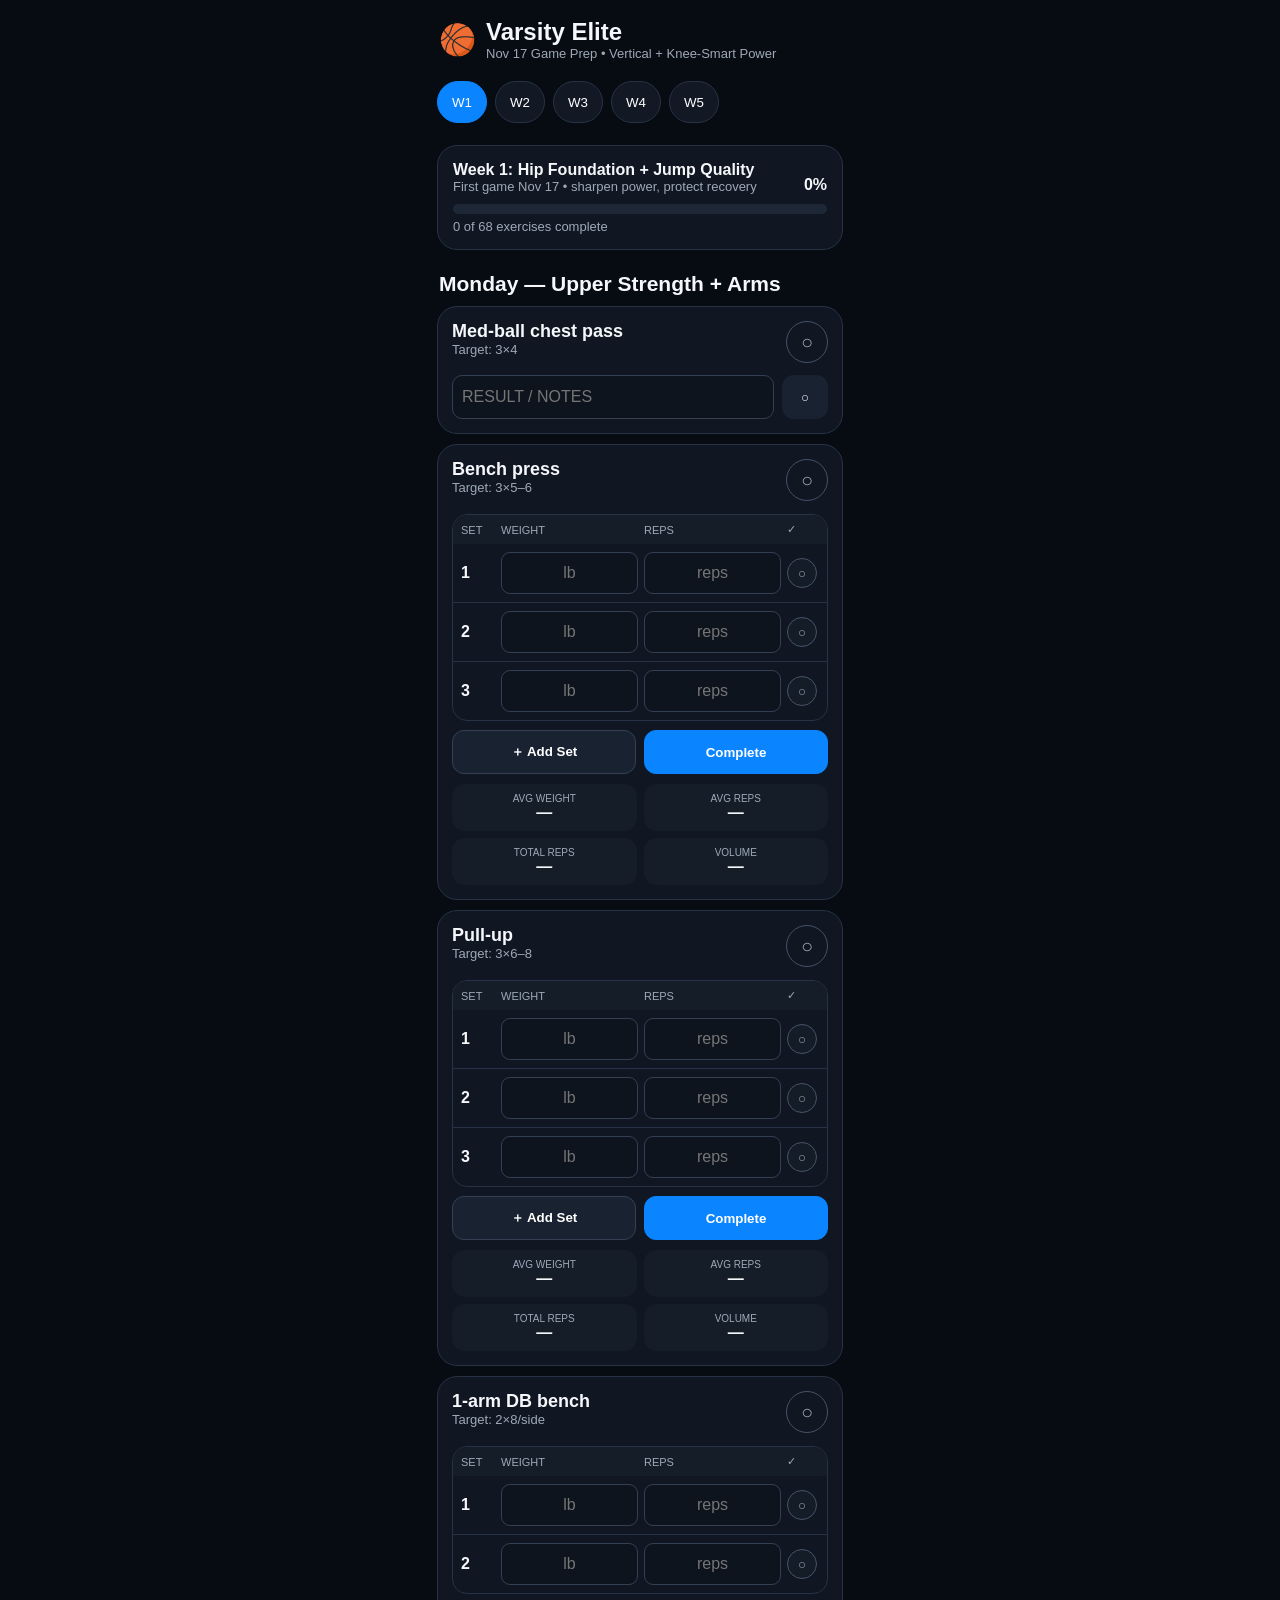
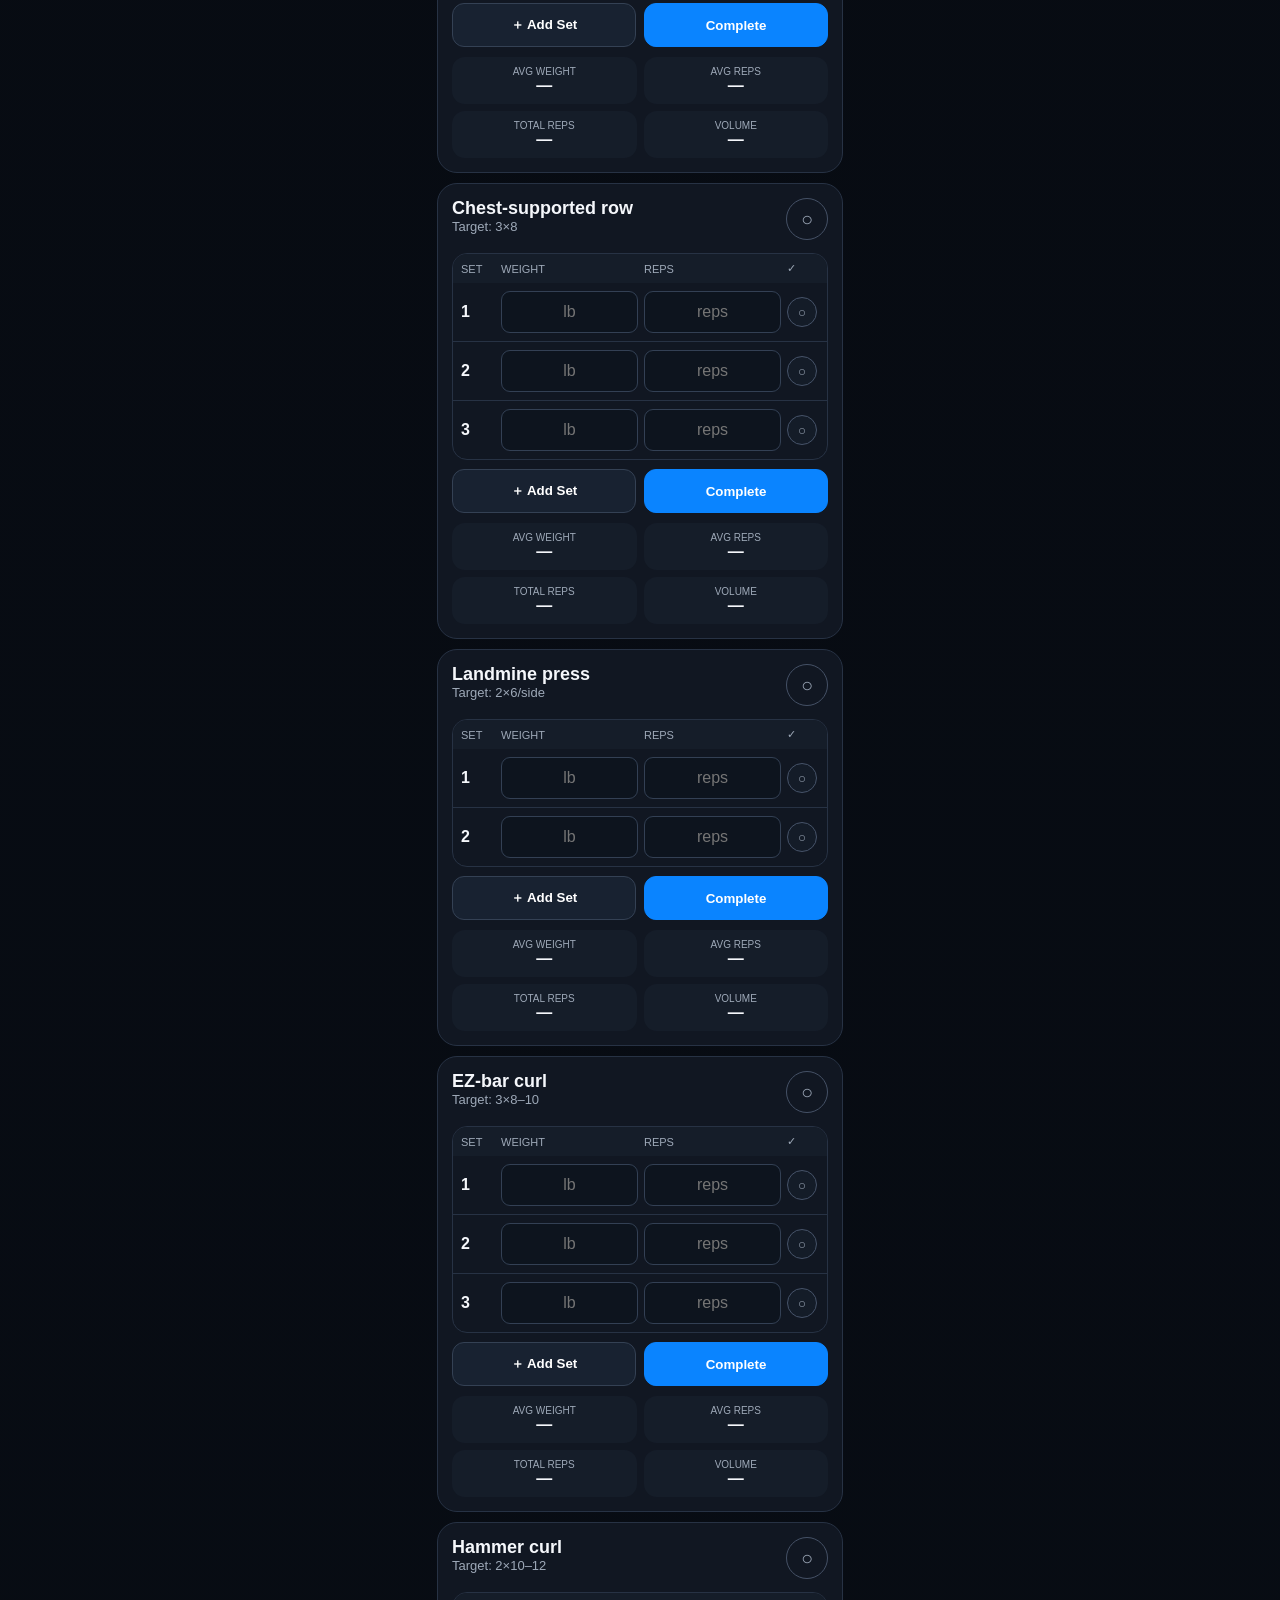
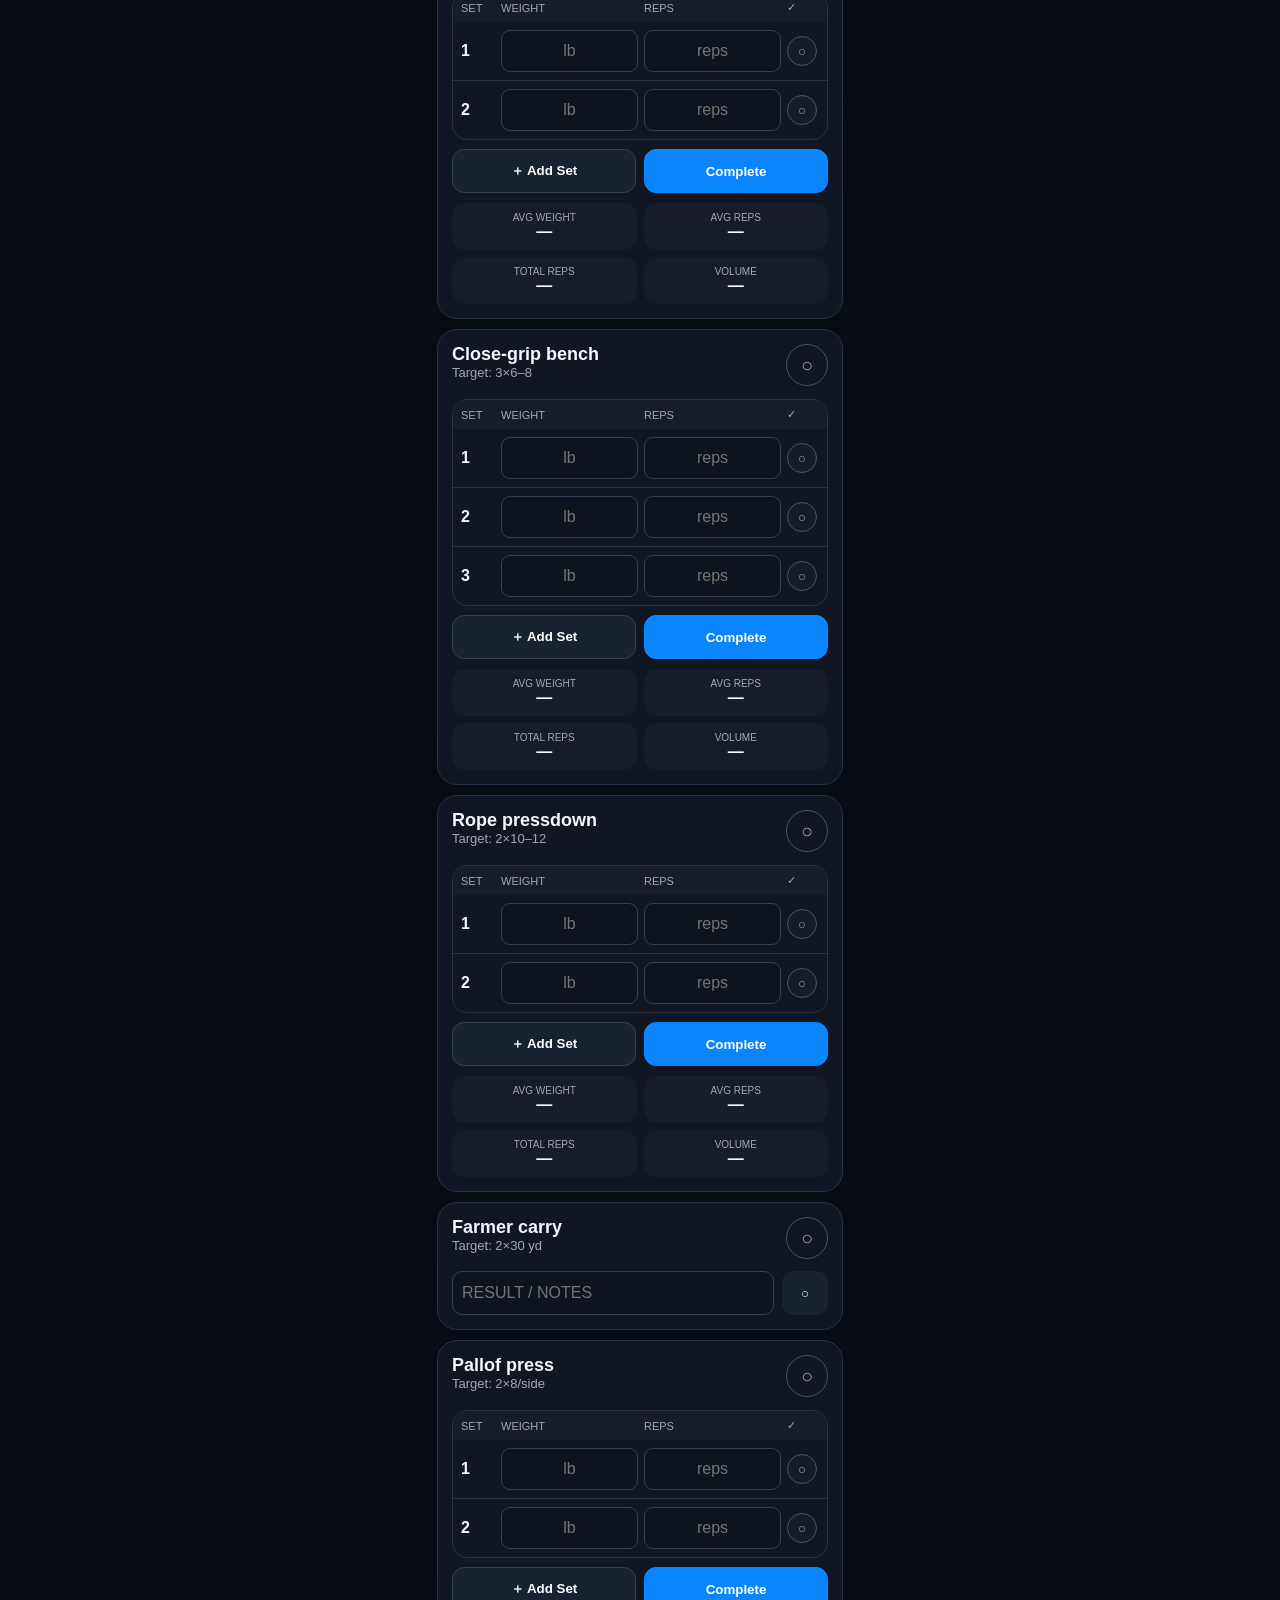
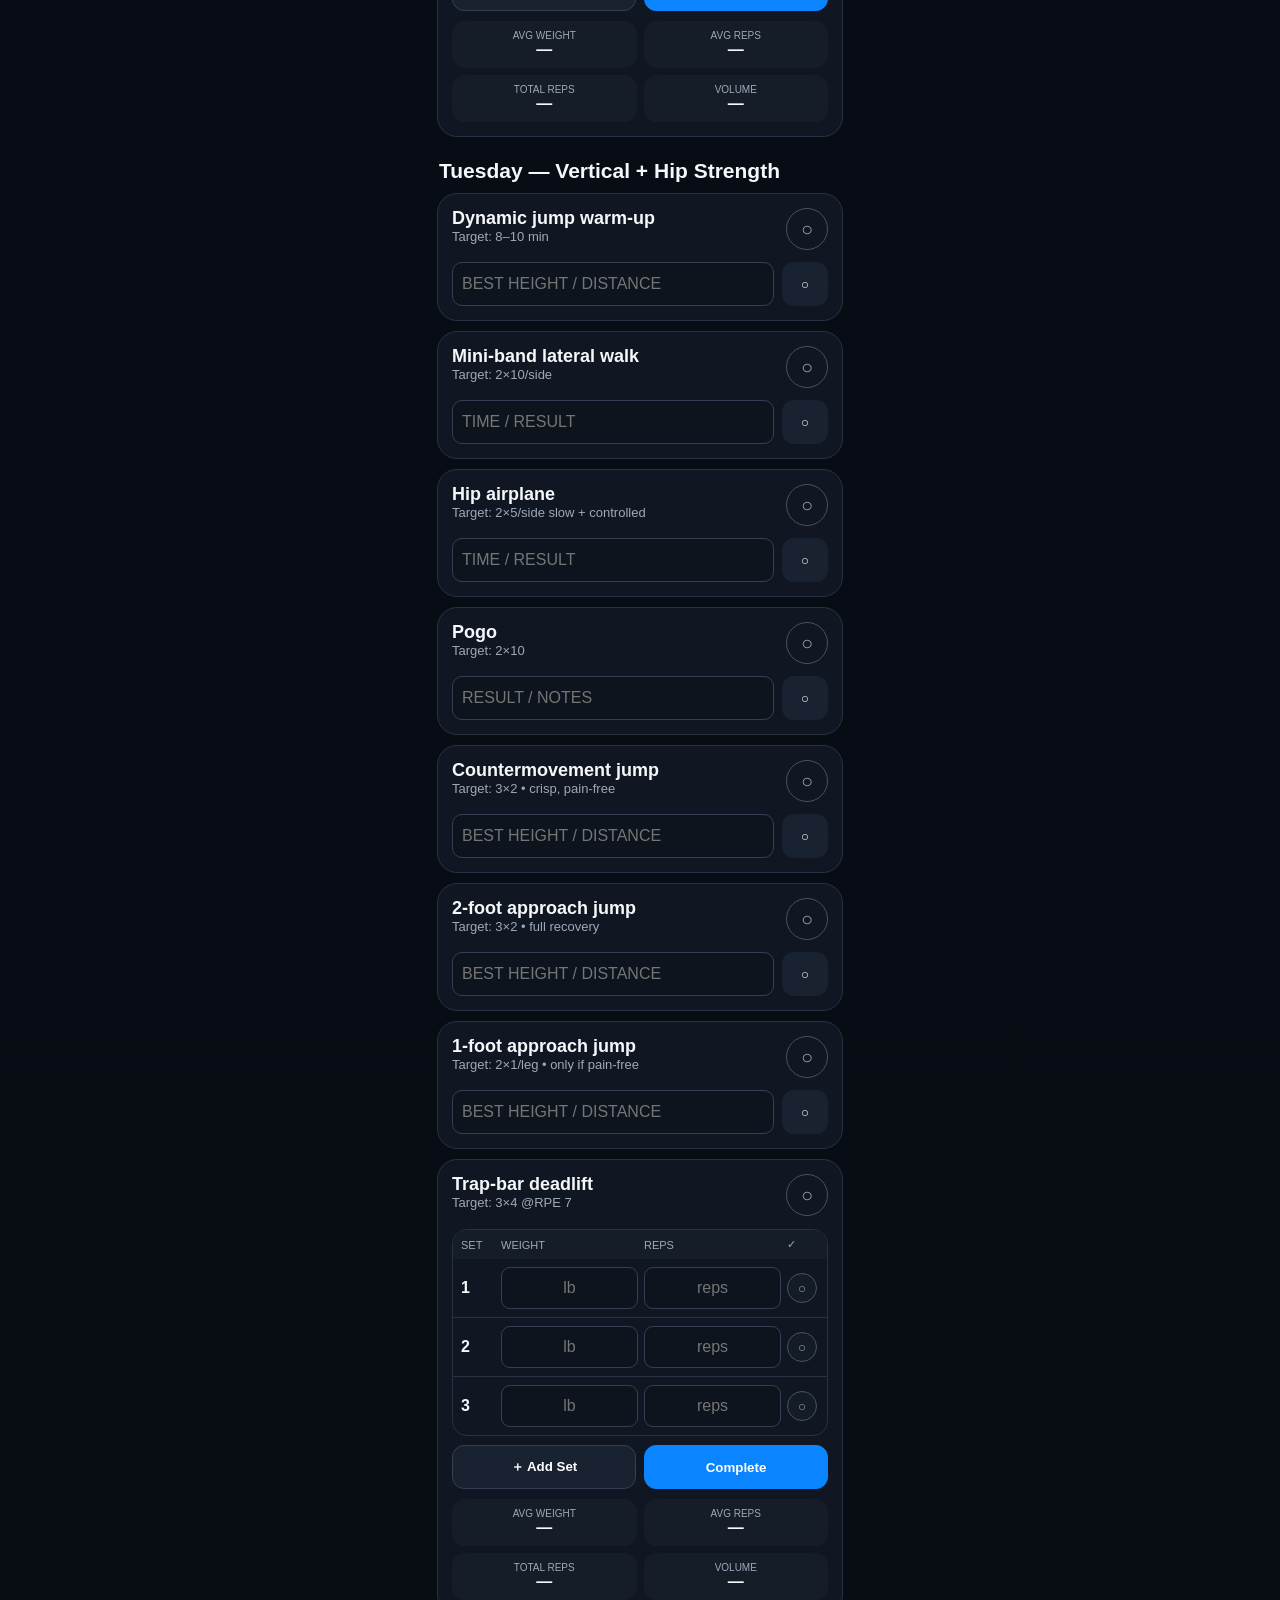
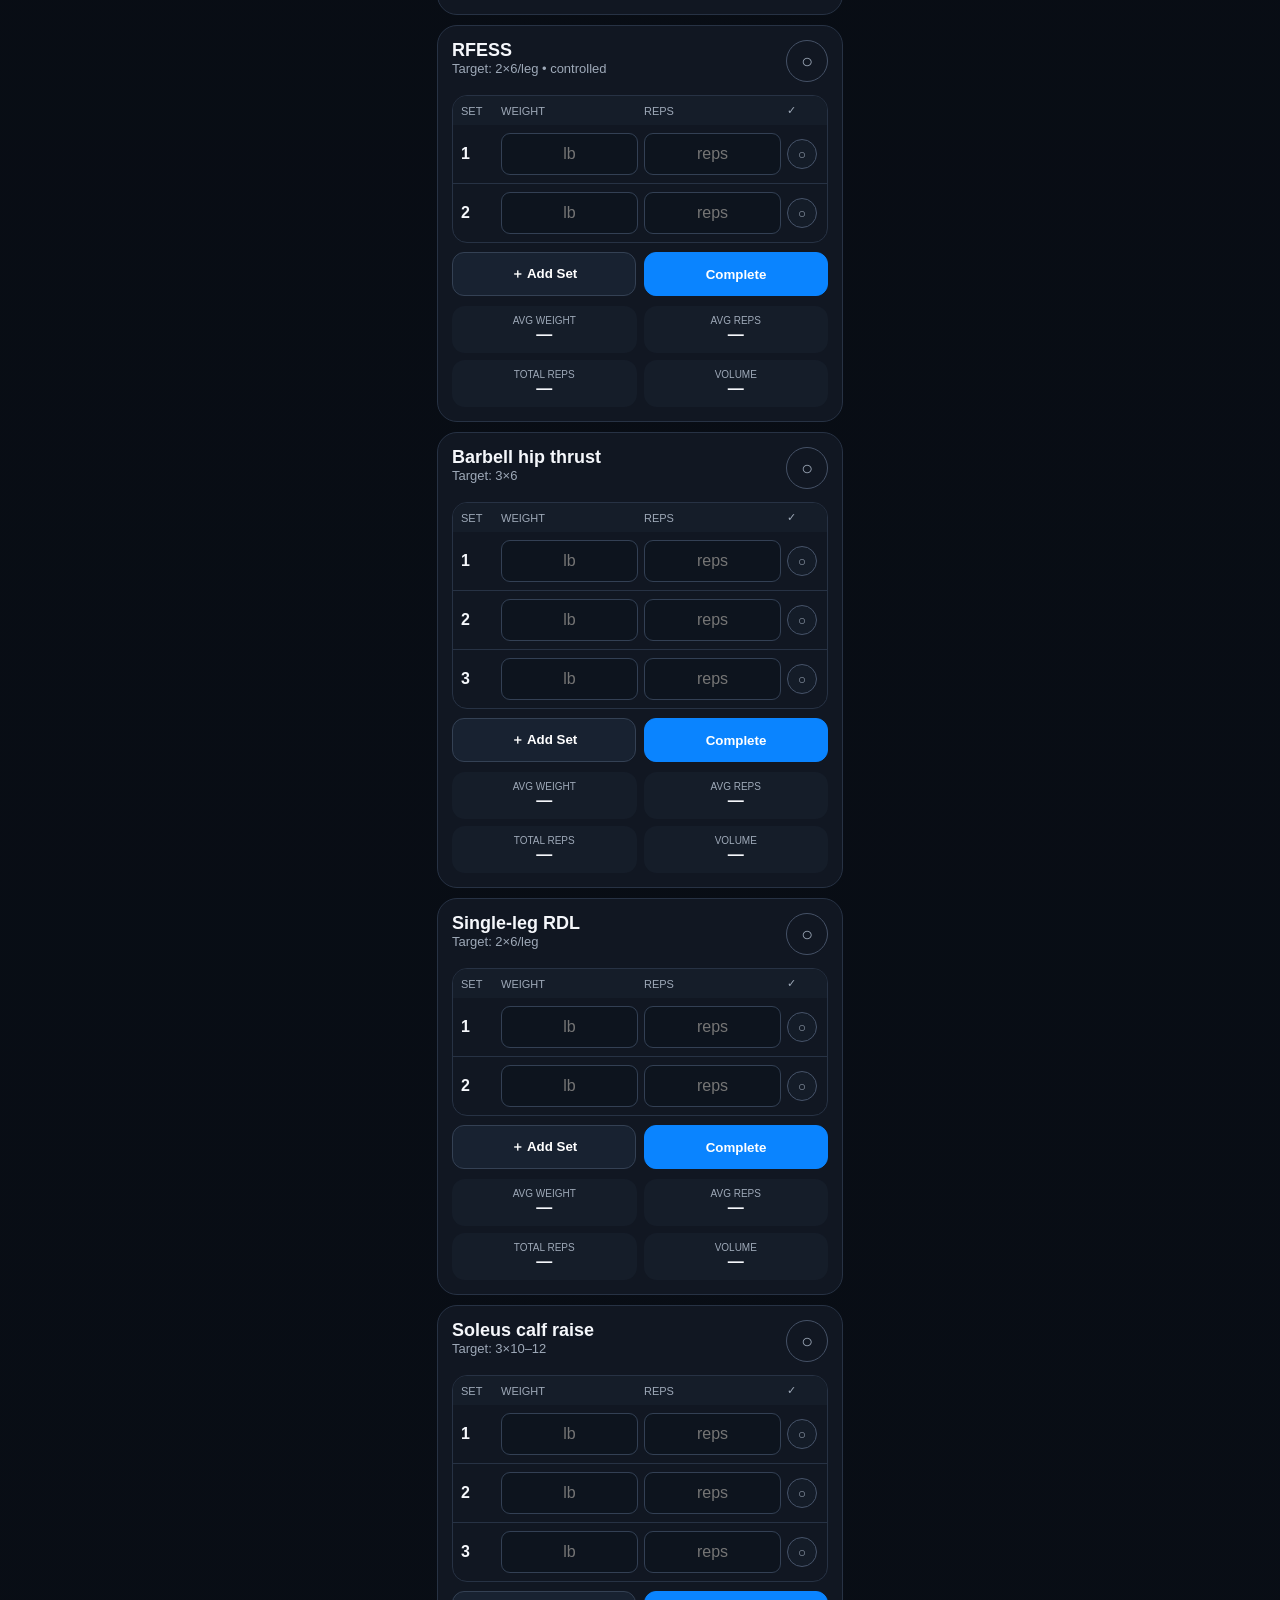
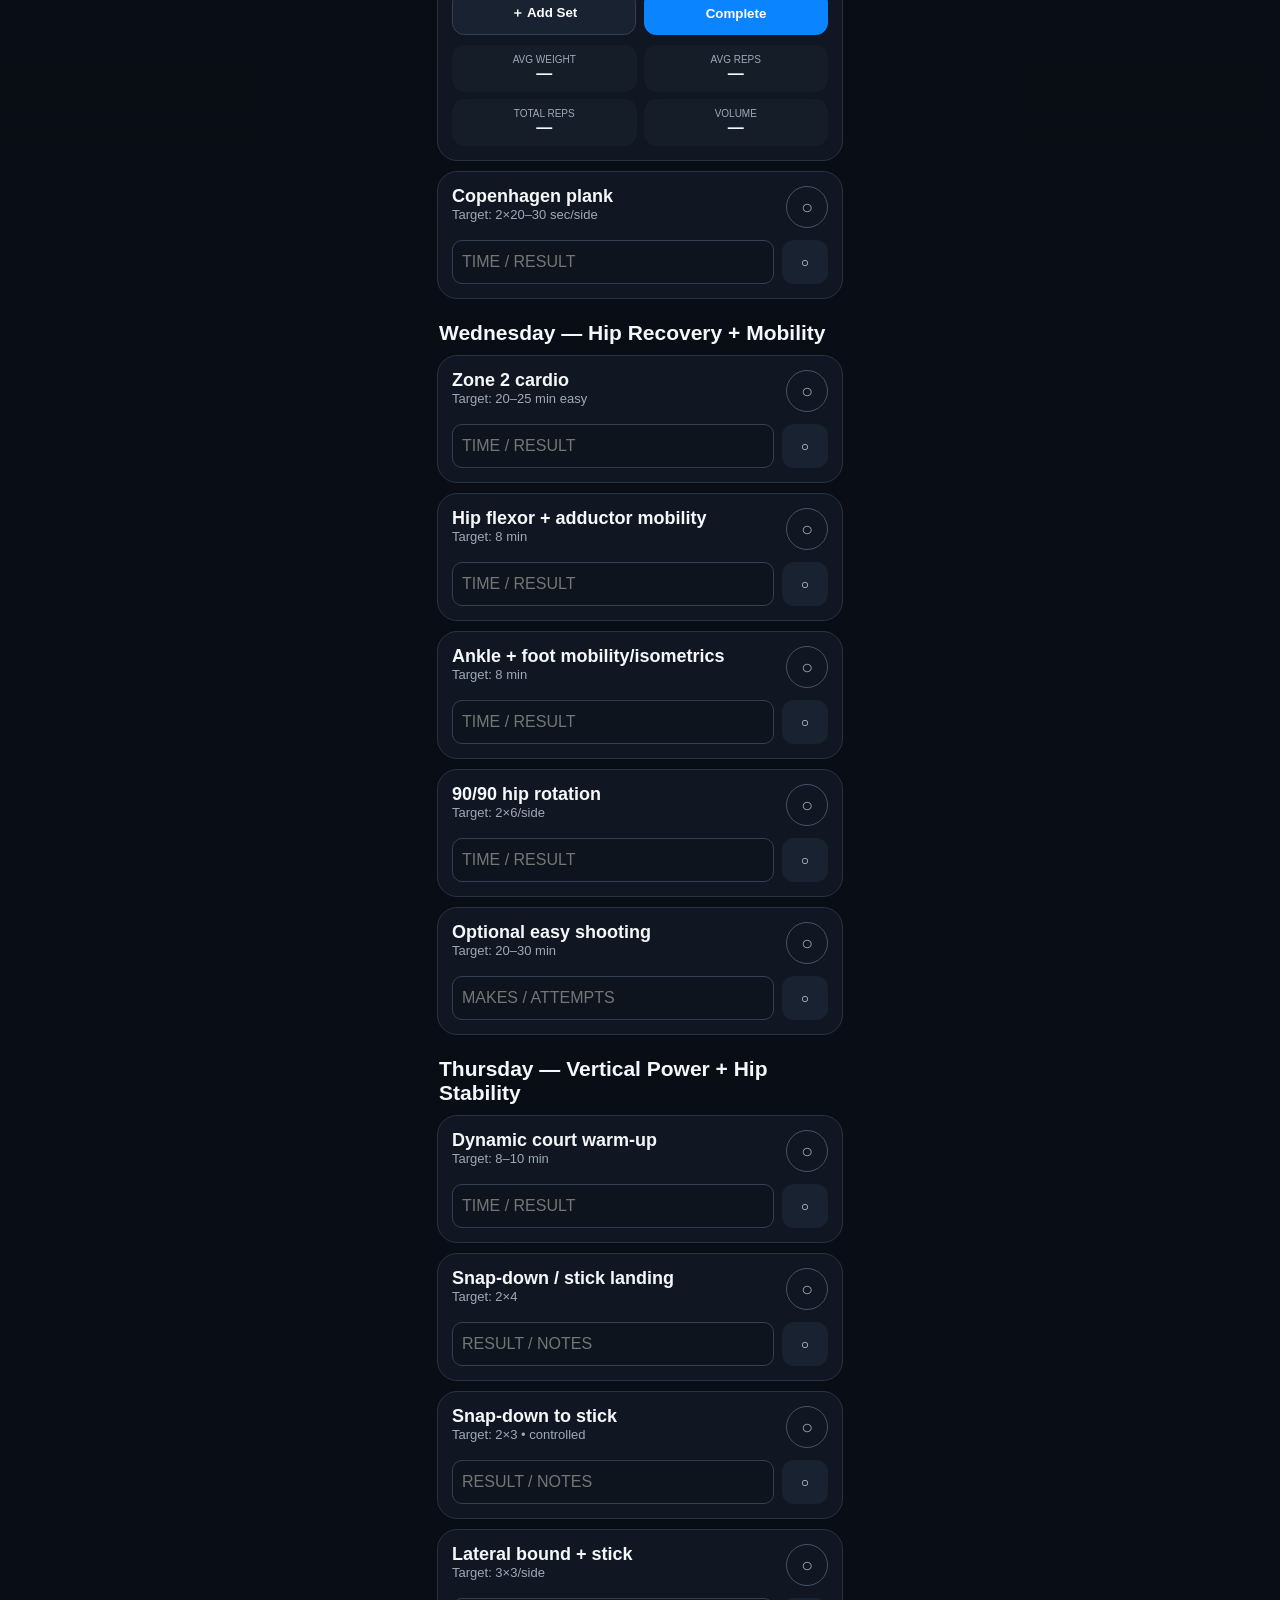
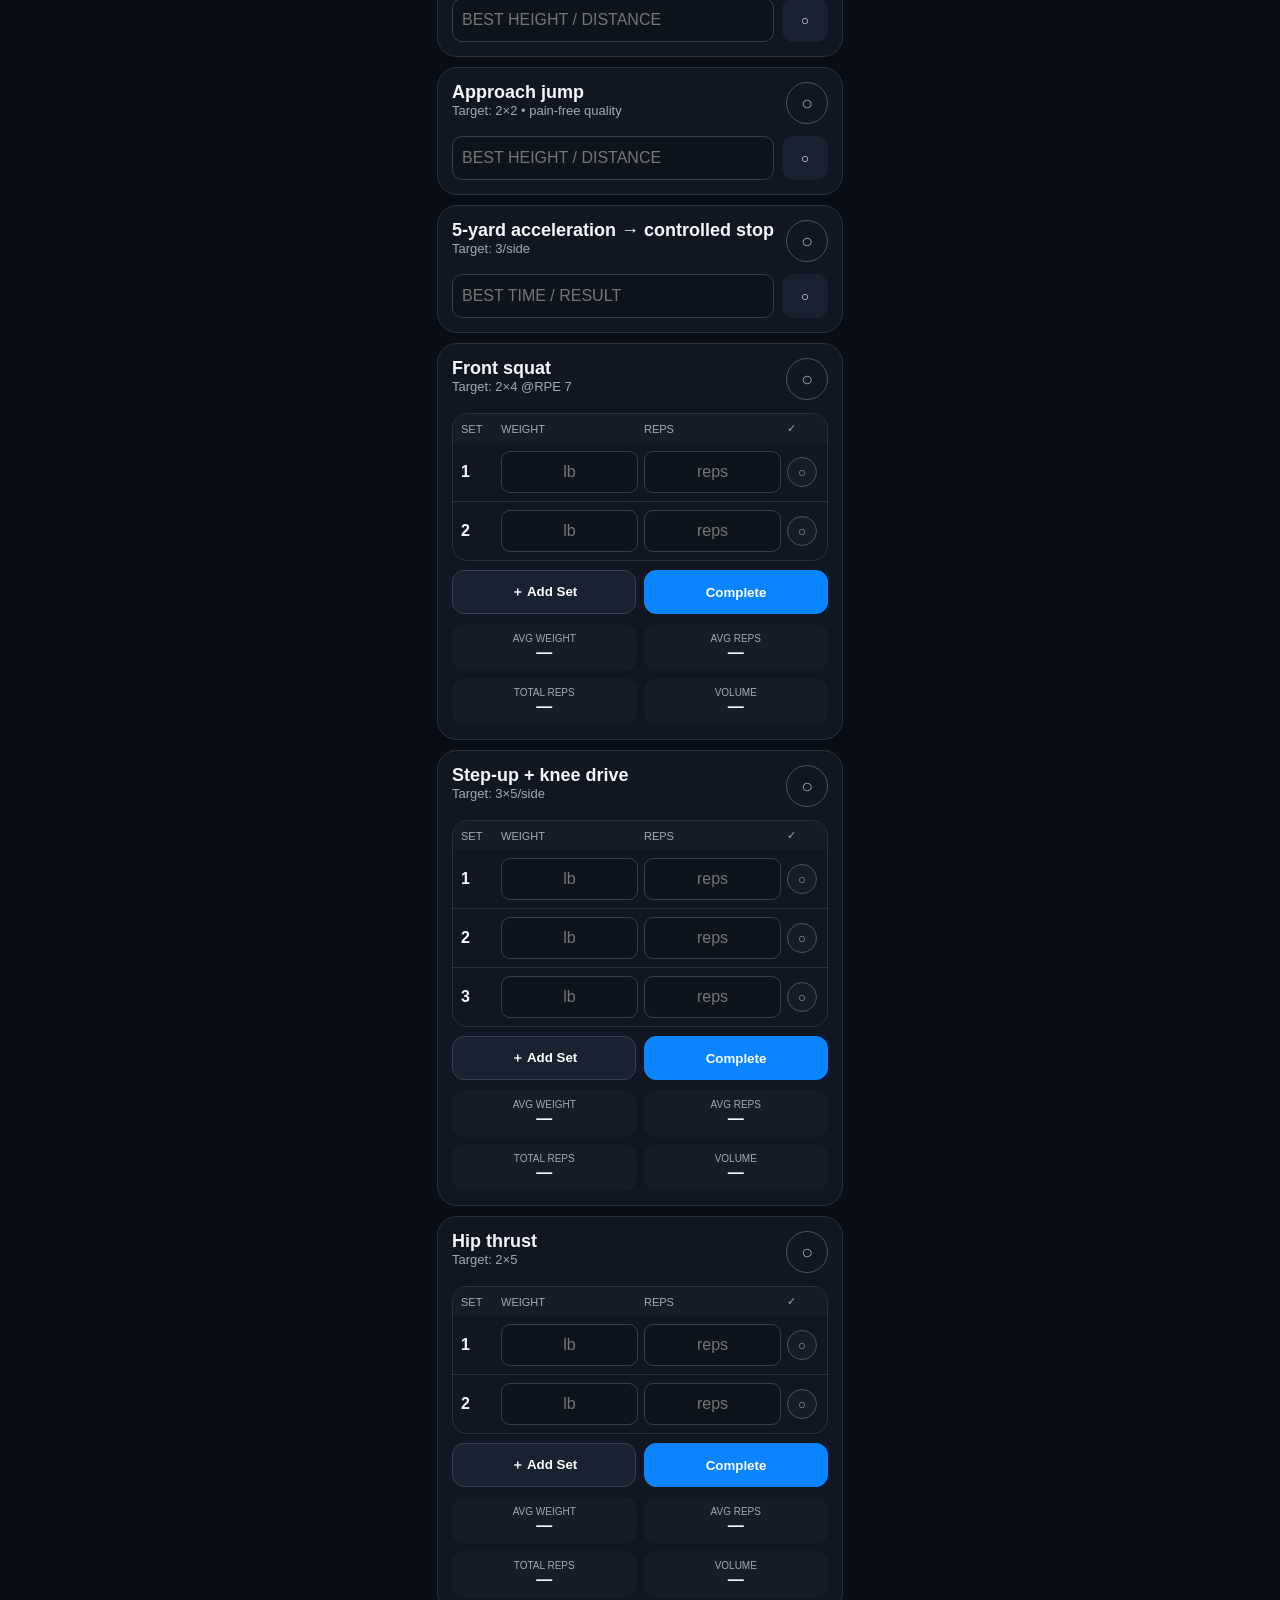
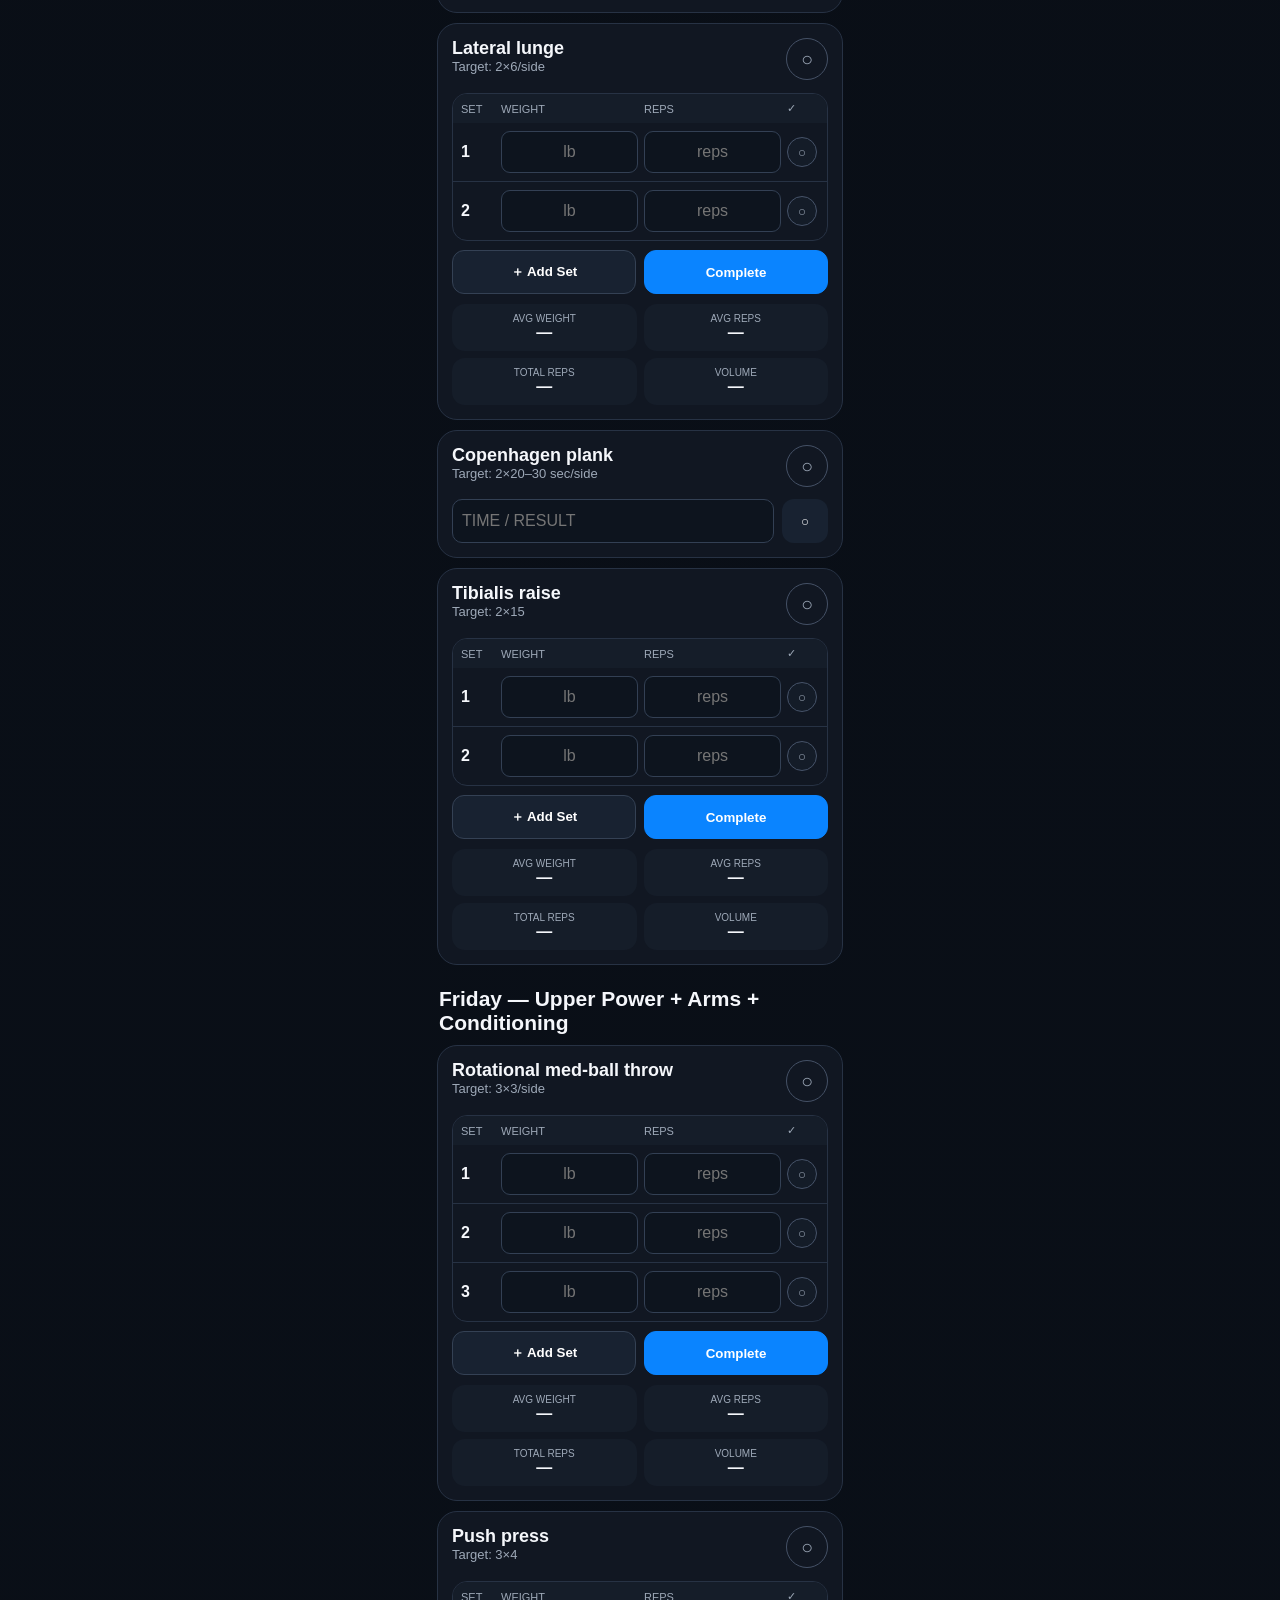
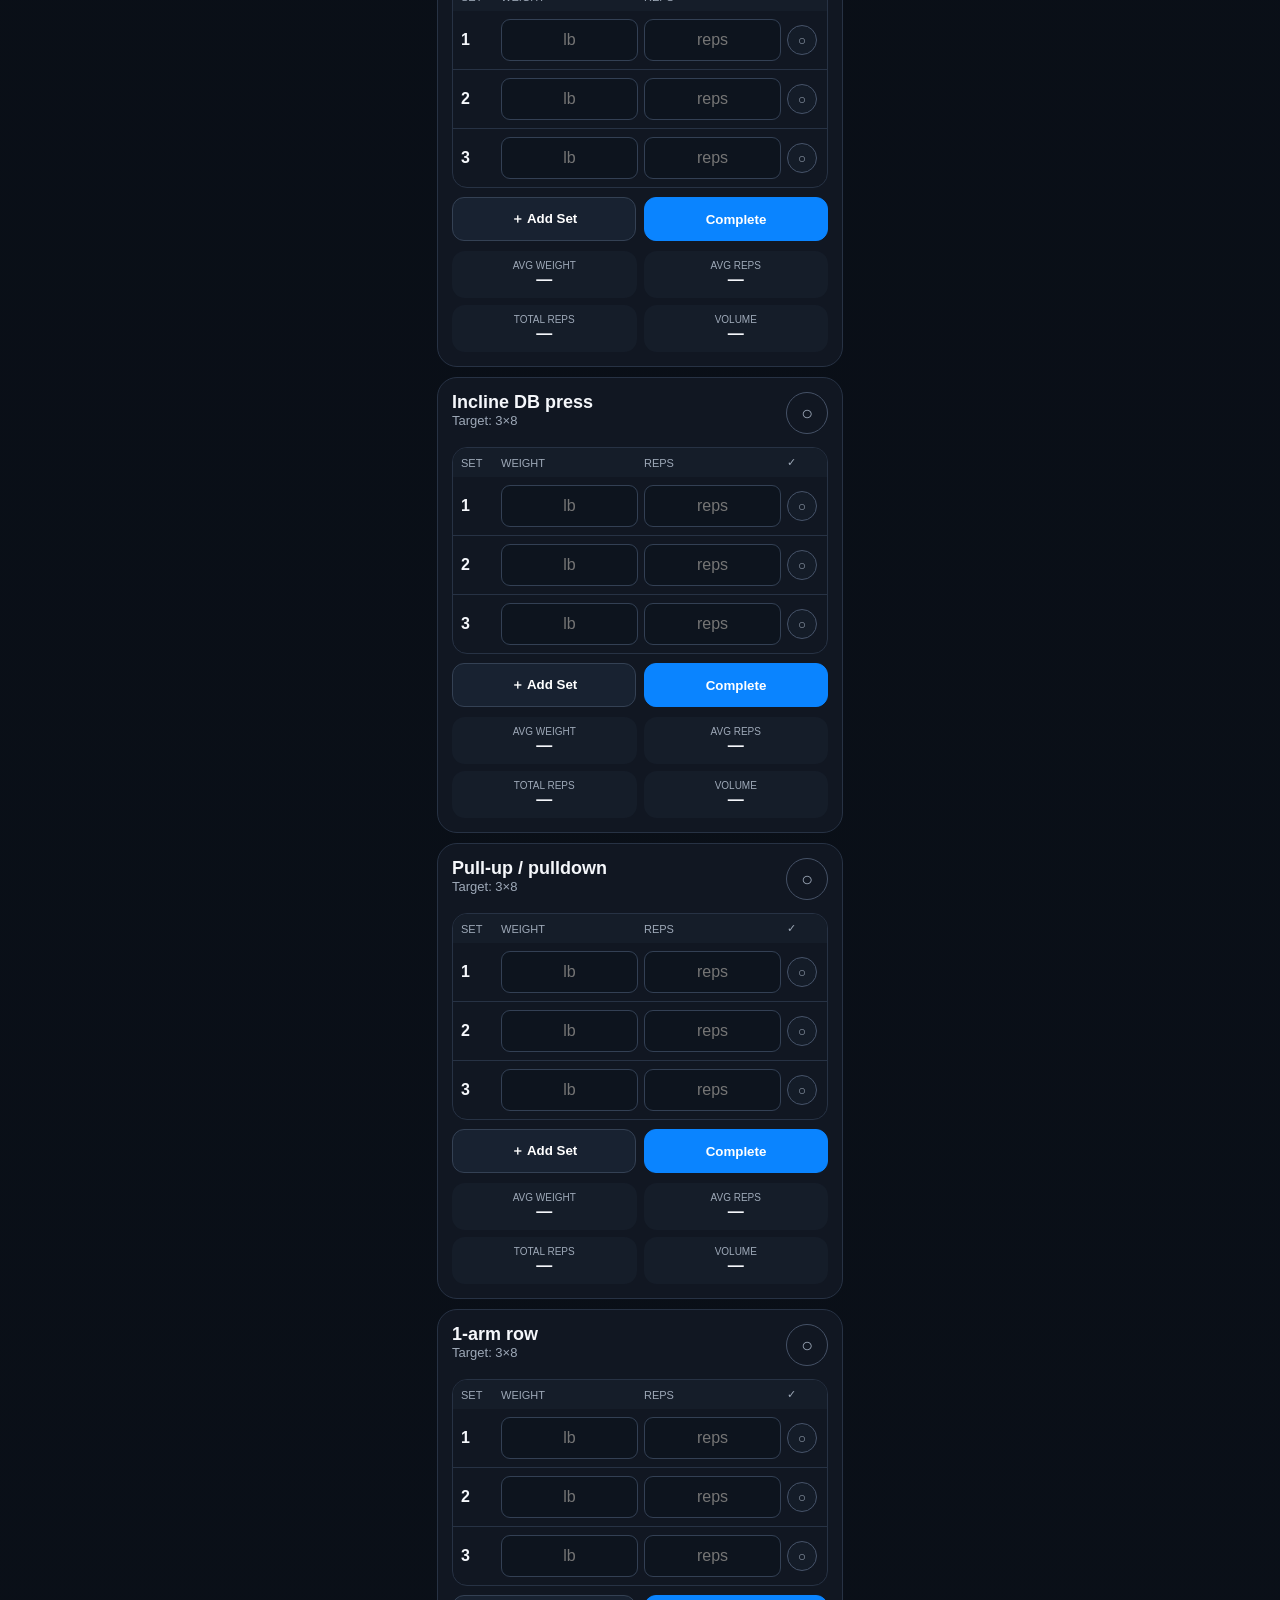
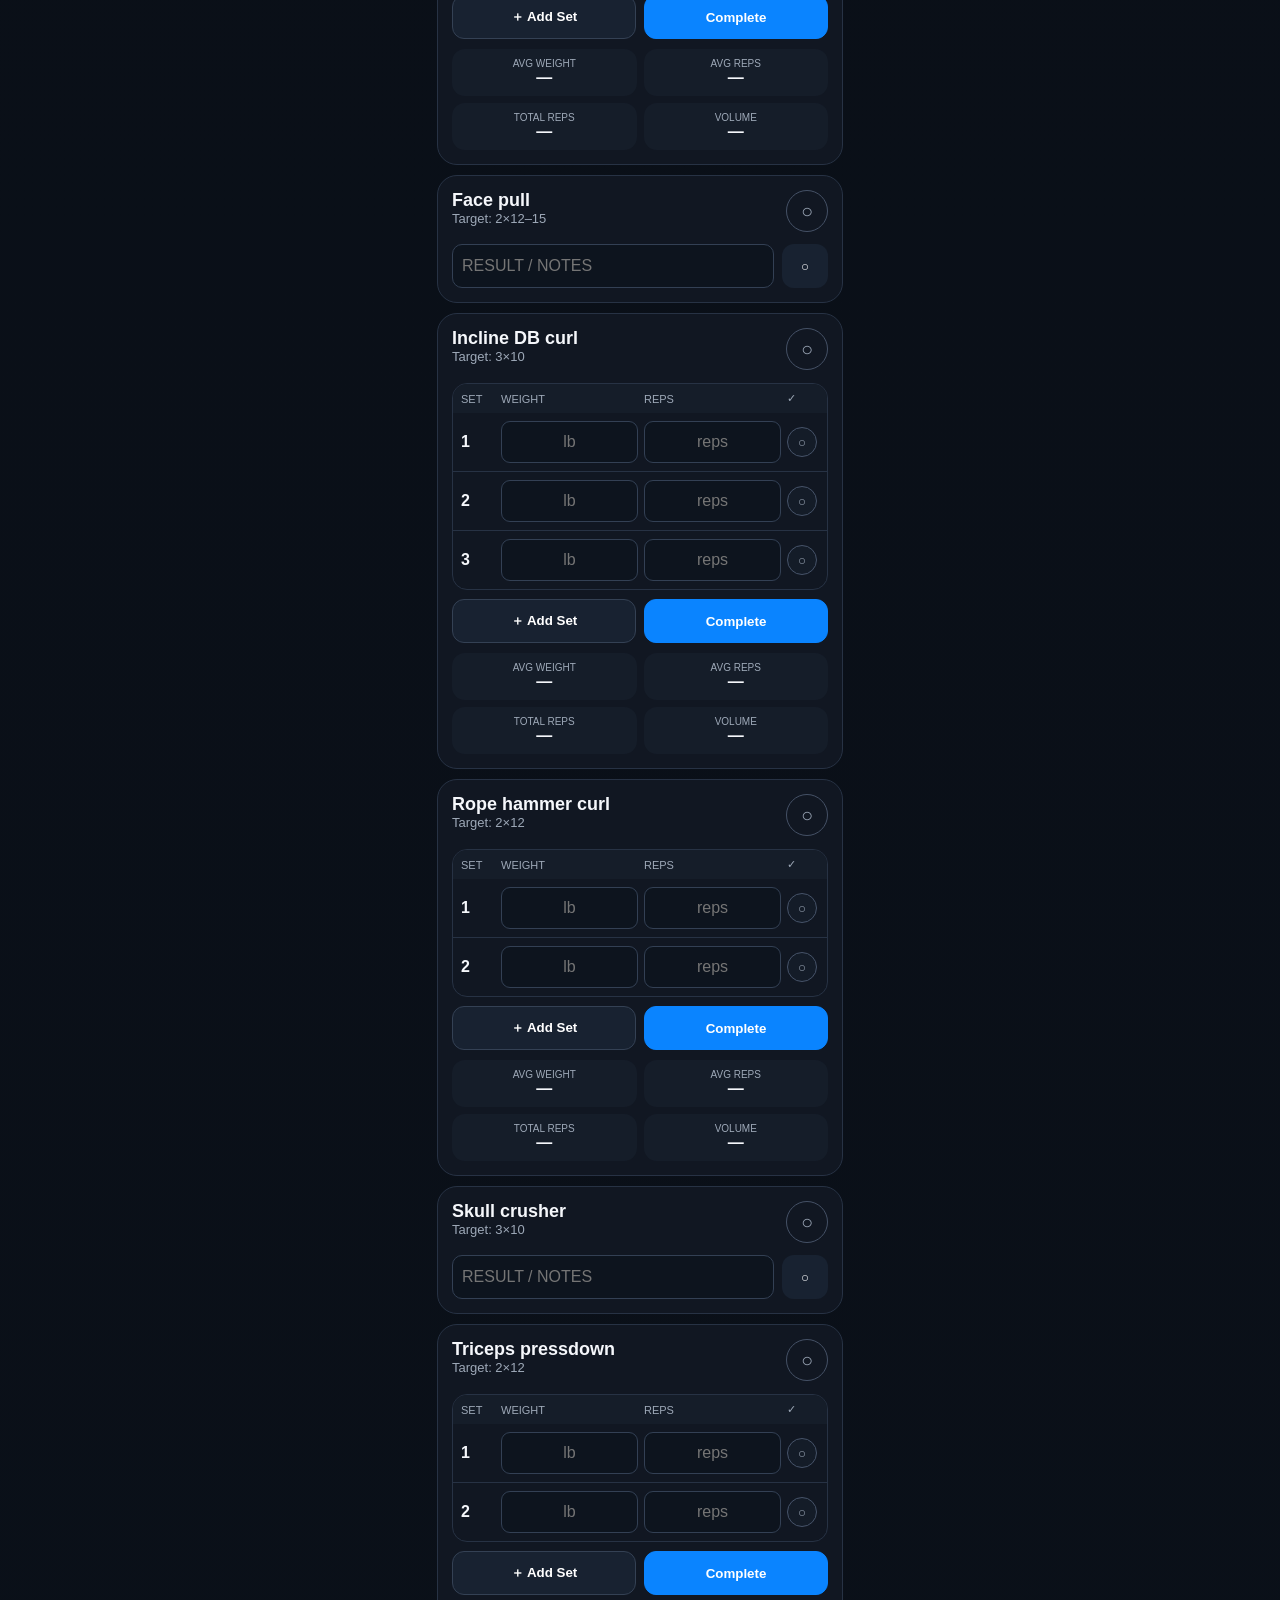
==== commit c7c78be1: "Tune preseason workout for Nov 17 game and improving knee" ====
--- a/ppl-explosive/index.html
+++ b/ppl-explosive/index.html
@@ -16,12 +16,12 @@
 .monitor{padding:13px;border-radius:16px}.monitor h2{font-size:19px;margin-top:0}
 .suggest{padding:10px}
 }
-@media(max-width:360px){.app{padding-left:7px;padding-right:7px}.grid{grid-template-columns:1fr}.weeks button{min-width:48px}.name{font-size:16px}.row{grid-template-columns:25px minmax(0,1fr) minmax(0,1fr) 32px}}</style><div class="app"><div class="brand"><div style="font-size:30px">🏀</div><div><h1>Varsity Elite</h1><div class="sub">5-Week Preseason • Vertical + Hip Strength</div></div></div><div class="weeks" id="weeks"></div><div class="phase"><div class="top"><div><b id="phase"></b><div class="small">Season starts in 5 weeks • build power, then taper fatigue</div></div><b id="pct">0%</b></div><div class="bar"><i id="bar"></i></div><div class="small" id="count"></div></div><main id="days"></main><div class="monitor"><h2>Weekly Monitoring</h2><div class="grid" id="metrics"></div><div class="rule">5-week preseason rule: jump quality comes first. Stop max jumps when height clearly drops. Hip work should feel controlled, not painful. Hard varsity practice/game replaces similar conditioning. In Week 5, cut fatigue and keep the athlete fresh for the season.</div></div></div><script>const P=['Hip Foundation + Jump Quality','Strength → Power','Explosive Conversion','Peak Vertical','Preseason Taper'];const B={
+@media(max-width:360px){.app{padding-left:7px;padding-right:7px}.grid{grid-template-columns:1fr}.weeks button{min-width:48px}.name{font-size:16px}.row{grid-template-columns:25px minmax(0,1fr) minmax(0,1fr) 32px}}</style><div class="app"><div class="brand"><div style="font-size:30px">🏀</div><div><h1>Varsity Elite</h1><div class="sub">Nov 17 Game Prep • Vertical + Knee-Smart Power</div></div></div><div class="weeks" id="weeks"></div><div class="phase"><div class="top"><div><b id="phase"></b><div class="small">First game Nov 17 • sharpen power, protect recovery</div></div><b id="pct">0%</b></div><div class="bar"><i id="bar"></i></div><div class="small" id="count"></div></div><main id="days"></main><div class="monitor"><h2>Weekly Monitoring</h2><div class="grid" id="metrics"></div><div class="rule">Knee rule: stay at or below mild discomfort (0–2/10), with no swelling, limp, or worse symptoms next morning. If symptoms increase, replace jumps with controlled strength and seek sports-physio assessment. Avoid maximal jumps until cleared for full impact. Hard practice replaces extra conditioning. Final week: reduce lifting and jump volume; arrive fresh Nov 17.</div></div></div><script>const P=['Hip Foundation + Jump Quality','Strength → Power','Explosive Conversion','Peak Vertical','Preseason Taper'];const B={
 mon:[['Med-ball chest pass','3×4'],['Bench press','3×5–6'],['Pull-up','3×6–8'],['1-arm DB bench','2×8/side'],['Chest-supported row','3×8'],['Landmine press','2×6/side'],['EZ-bar curl','3×8–10'],['Hammer curl','2×10–12'],['Close-grip bench','3×6–8'],['Rope pressdown','2×10–12'],['Farmer carry','2×30 yd'],['Pallof press','2×8/side']],
-tue:[['Dynamic jump warm-up','8–10 min'],['Mini-band lateral walk','2×10/side'],['Hip airplane','2×5/side slow + controlled'],['Pogo','2×10'],['Countermovement jump','4×3 • max intent'],['2-foot approach jump','3×2 • full recovery'],['1-foot approach jump','2×2/leg • full recovery'],['Trap-bar deadlift','4×4 @RPE 7–8'],['RFESS','3×6/leg'],['Barbell hip thrust','3×6'],['Single-leg RDL','3×6/leg'],['Soleus calf raise','3×10–12'],['Copenhagen plank','2×20–30 sec/side']],
+tue:[['Dynamic jump warm-up','8–10 min'],['Mini-band lateral walk','2×10/side'],['Hip airplane','2×5/side slow + controlled'],['Pogo','2×10'],['Countermovement jump','3×2 • crisp, pain-free'],['2-foot approach jump','3×2 • full recovery'],['1-foot approach jump','2×1/leg • only if pain-free'],['Trap-bar deadlift','3×4 @RPE 7'],['RFESS','2×6/leg • controlled'],['Barbell hip thrust','3×6'],['Single-leg RDL','2×6/leg'],['Soleus calf raise','3×10–12'],['Copenhagen plank','2×20–30 sec/side']],
 wed:[['Zone 2 cardio','20–25 min easy'],['Hip flexor + adductor mobility','8 min'],['Ankle + foot mobility/isometrics','8 min'],['90/90 hip rotation','2×6/side'],['Optional easy shooting','20–30 min']],
-thu:[['Dynamic court warm-up','8–10 min'],['Snap-down / stick landing','2×4'],['Low depth jump','3×3 • crisp landings'],['Lateral bound + stick','3×3/side'],['Approach jump','3×2 • max intent'],['5-yard acceleration → controlled stop','3/side'],['Front squat','3×4 @RPE 7–8'],['Step-up + knee drive','3×5/side'],['Hip thrust','3×5'],['Lateral lunge','2×6/side'],['Copenhagen plank','2×20–30 sec/side'],['Tibialis raise','2×15']],
-fri:[['Rotational med-ball throw','3×3/side'],['Push press','3×4'],['Incline DB press','3×8'],['Pull-up / pulldown','3×8'],['1-arm row','3×8'],['Face pull','2×12–15'],['Incline DB curl','3×10'],['Rope hammer curl','2×12'],['Skull crusher','3×10'],['Triceps pressdown','2×12'],['Basketball intervals','2×4×15 sec']],
+thu:[['Dynamic court warm-up','8–10 min'],['Snap-down / stick landing','2×4'],['Snap-down to stick','2×3 • controlled'],['Lateral bound + stick','3×3/side'],['Approach jump','2×2 • pain-free quality'],['5-yard acceleration → controlled stop','3/side'],['Front squat','2×4 @RPE 7'],['Step-up + knee drive','3×5/side'],['Hip thrust','2×5'],['Lateral lunge','2×6/side'],['Copenhagen plank','2×20–30 sec/side'],['Tibialis raise','2×15']],
+fri:[['Rotational med-ball throw','3×3/side'],['Push press','3×4'],['Incline DB press','3×8'],['Pull-up / pulldown','3×8'],['1-arm row','3×8'],['Face pull','2×12–15'],['Incline DB curl','3×10'],['Rope hammer curl','2×12'],['Skull crusher','3×10'],['Triceps pressdown','2×12'],['Basketball intervals','Optional: 1×4×15 sec if no hard practice']],
 sat:[['Hesitation → acceleration','3/side'],['Crossover → acceleration','3/side'],['Retreat → re-attack','3/side'],['Closeout → attack','3/side'],['Defensive slide → sprint','3 reps'],['1-foot finishes','6/side'],['2-foot power finishes','6/side'],['Veer/contact finishes','6/side'],['Catch-and-shoot','20 makes'],['Relocation 3s','15 makes'],['Pull-up jumpers','15 makes'],['Game-speed 3s','20 makes'],['Live play / advantage drill','15–25 min'],['Pressure free throws','10 makes']],
 sun:[['Complete rest','Recover']]
 };
@@ -29,16 +29,16 @@
  let d=JSON.parse(JSON.stringify(B));
  if(w===2){
    d.tue[4][1]='4×3 • max intent';
-   d.tue[7][1]='4×3 @RPE 8';
+   d.tue[7][1]='3×3 @RPE 7–8';
    d.tue[8][1]='3×5/leg';
-   d.thu[6][1]='4×3 @RPE 8';
+   d.thu[6][1]='2×3 @RPE 7';
    d.thu[7][1]='3×5/side';
  }
  if(w===3){
    d.tue[4][1]='4×2 • max height';
    d.tue[7][1]='3×3 @RPE 8';
-   d.tue.splice(8,0,['Trap-bar jump','3×3 • light load, fast']);
-   d.thu[2][1]='4×2 • max quality';
+   d.tue.splice(8,0,['Trap-bar jump','2×3 • light, only if pain-free']);
+   d.thu[2][1]='2×3 • controlled';
    d.thu[4][1]='4×2 • max intent';
    d.thu[6][1]='3×3 @RPE 7–8';
  }
@@ -46,7 +46,7 @@
    d.tue[4][1]='3×2 • max height, full recovery';
    d.tue[5][1]='3×2 • max intent';
    d.tue[6][1]='2×2/leg • max intent';
-   d.tue[7][1]='3×3 @RPE 7.5–8';
+   d.tue[7][1]='2×3 @RPE 7';
    d.tue[8][1]='2×5/leg';
    d.tue[9][1]='2×5';
    d.tue[10][1]='2×5/leg';
@@ -58,8 +58,8 @@
    d.thu[8][1]='2×4';
  }
  if(w===5){
-   d.tue=[['Dynamic jump warm-up','8 min'],['Mini-band lateral walk','2×8/side'],['Hip airplane','1–2×4/side'],['Pogo','2×8'],['Countermovement jump','3×2 • max height'],['2-foot approach jump','2×2 • full recovery'],['1-foot approach jump','2×1/leg • full recovery'],['Trap-bar deadlift','2×3 @RPE 6–7'],['RFESS','2×4/leg'],['Hip thrust','2×4'],['Copenhagen plank','1–2×20 sec/side']];
-   d.thu=[['Dynamic court warm-up','8 min'],['Snap-down / stick landing','2×3'],['Low depth jump','2×2'],['Approach jump','3×2 • max intent'],['Step-up + knee drive','2×4/side'],['Lateral band walk','2×8/side'],['Hip mobility reset','6–8 min']];
+   d.tue=[['Dynamic jump warm-up','8 min'],['Mini-band lateral walk','2×8/side'],['Hip airplane','1–2×4/side'],['Pogo','2×8'],['Countermovement jump','3×2 • max height'],['2-foot approach jump','2×2 • full recovery'],['1-foot approach jump','2×1/leg • full recovery'],['Trap-bar deadlift','2×3 @RPE 6'],['RFESS','2×4/leg'],['Hip thrust','2×4'],['Copenhagen plank','1–2×20 sec/side']];
+   d.thu=[['Dynamic court warm-up','8 min'],['Snap-down / stick landing','2×3'],['Snap-down to stick','2×2'],['Approach jump','2×2 • sharp, pain-free'],['Step-up + knee drive','2×4/side'],['Lateral band walk','2×8/side'],['Hip mobility reset','6–8 min']];
    d.fri=d.fri.filter(x=>x[0]!=='Basketball intervals');
    d.sat=d.sat.map(x=>[x[0],x[1]]); 
  }
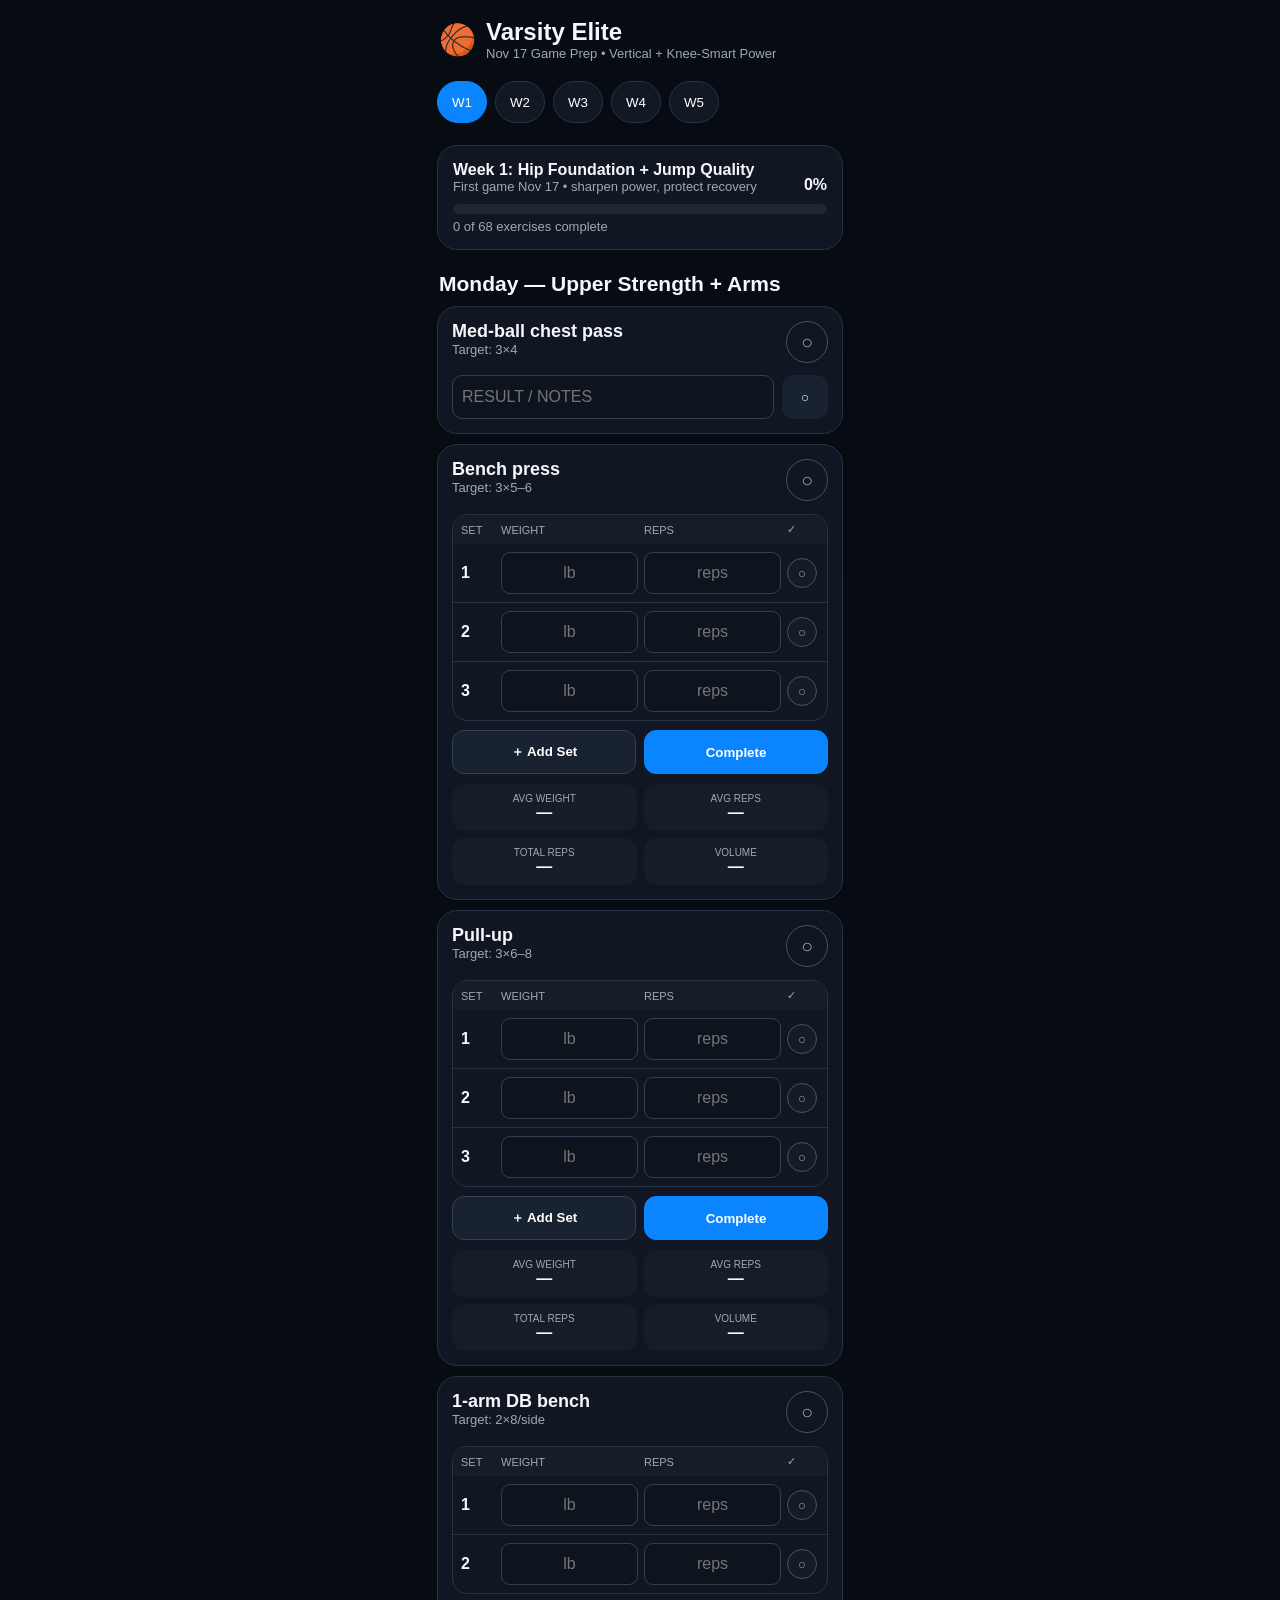
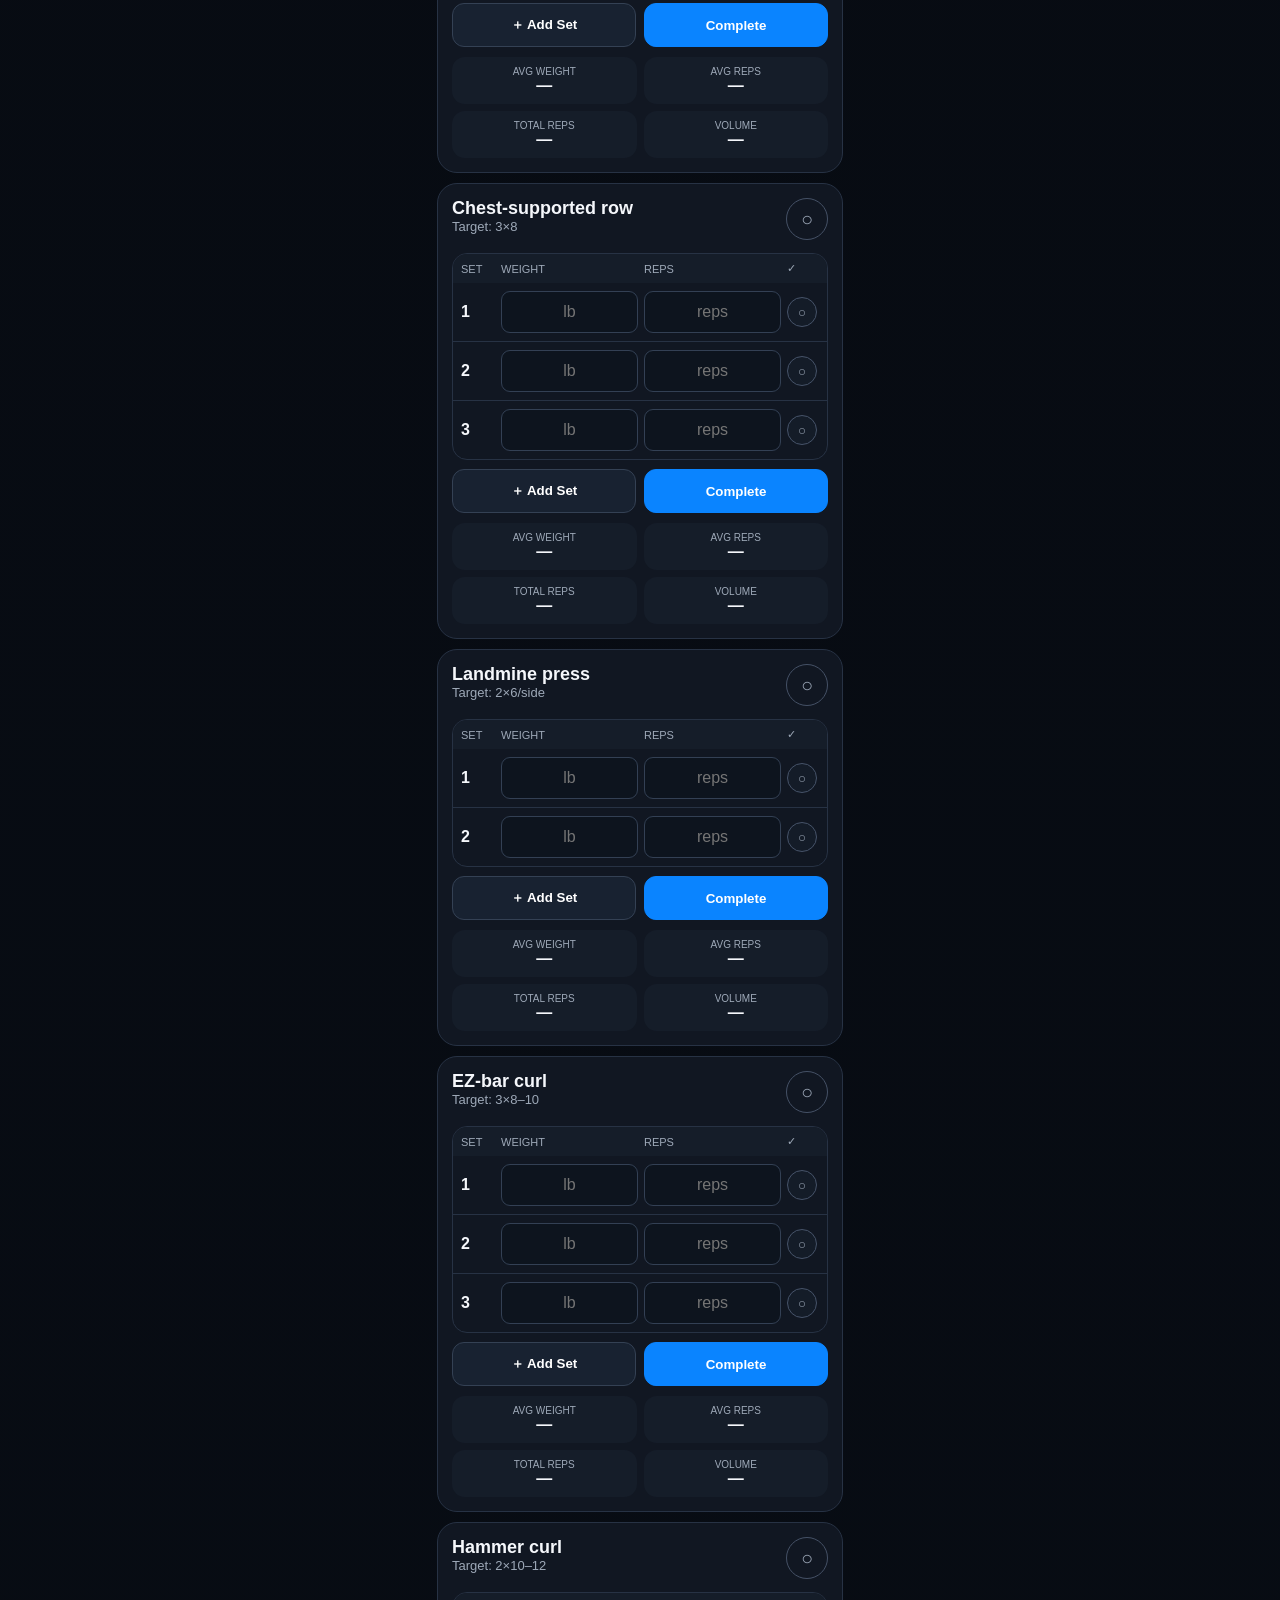
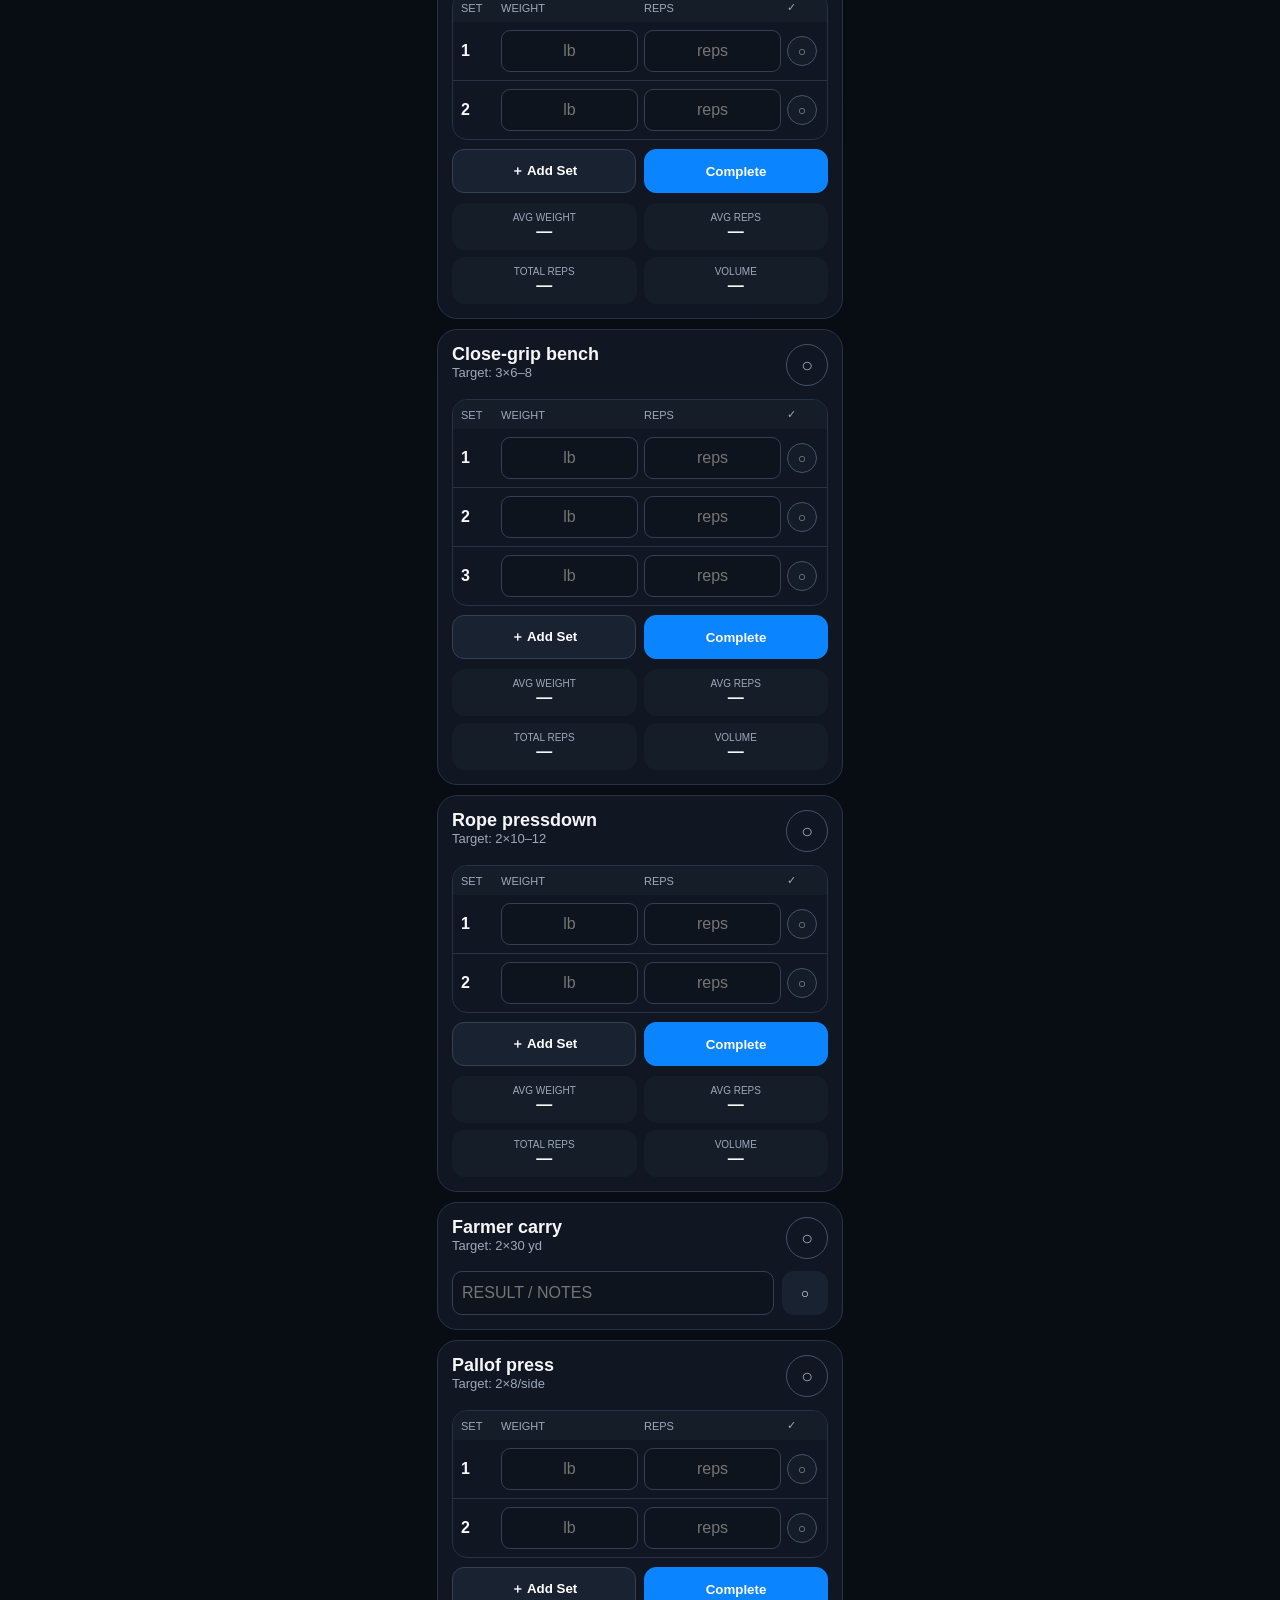
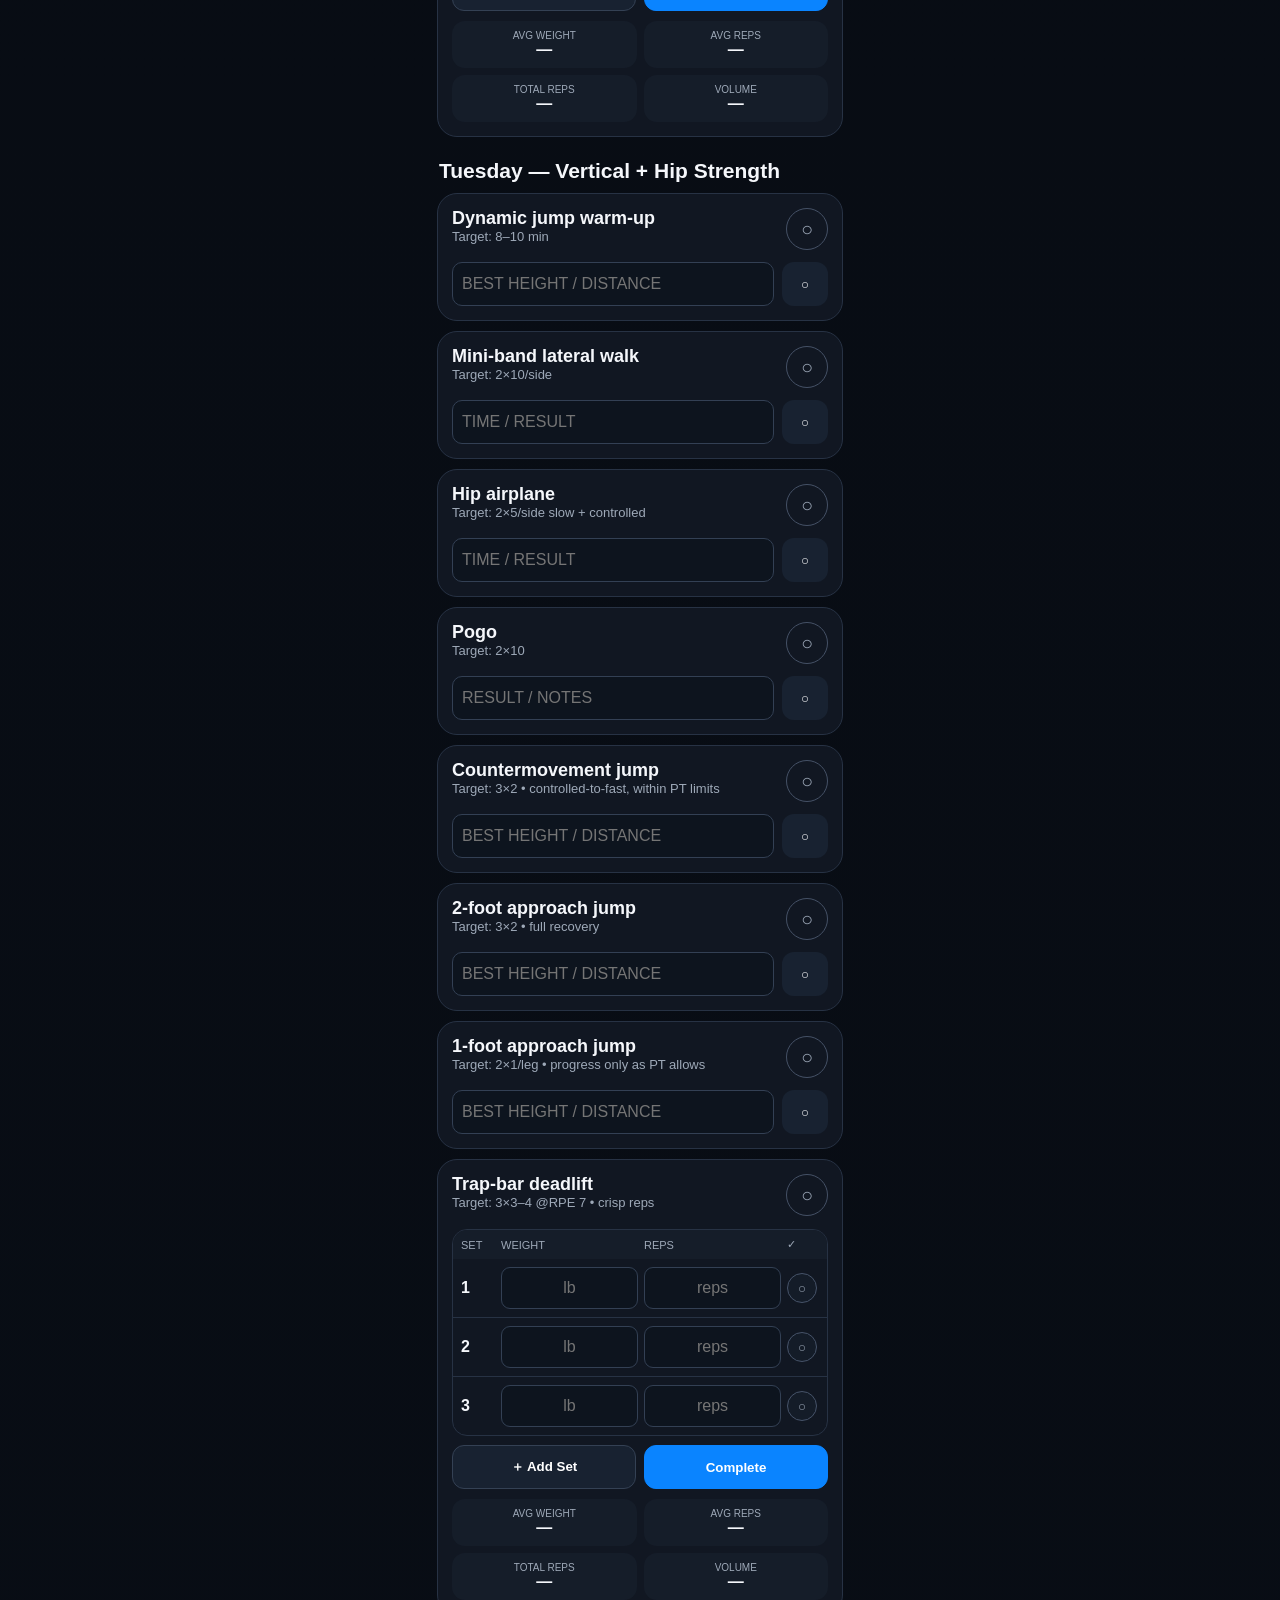
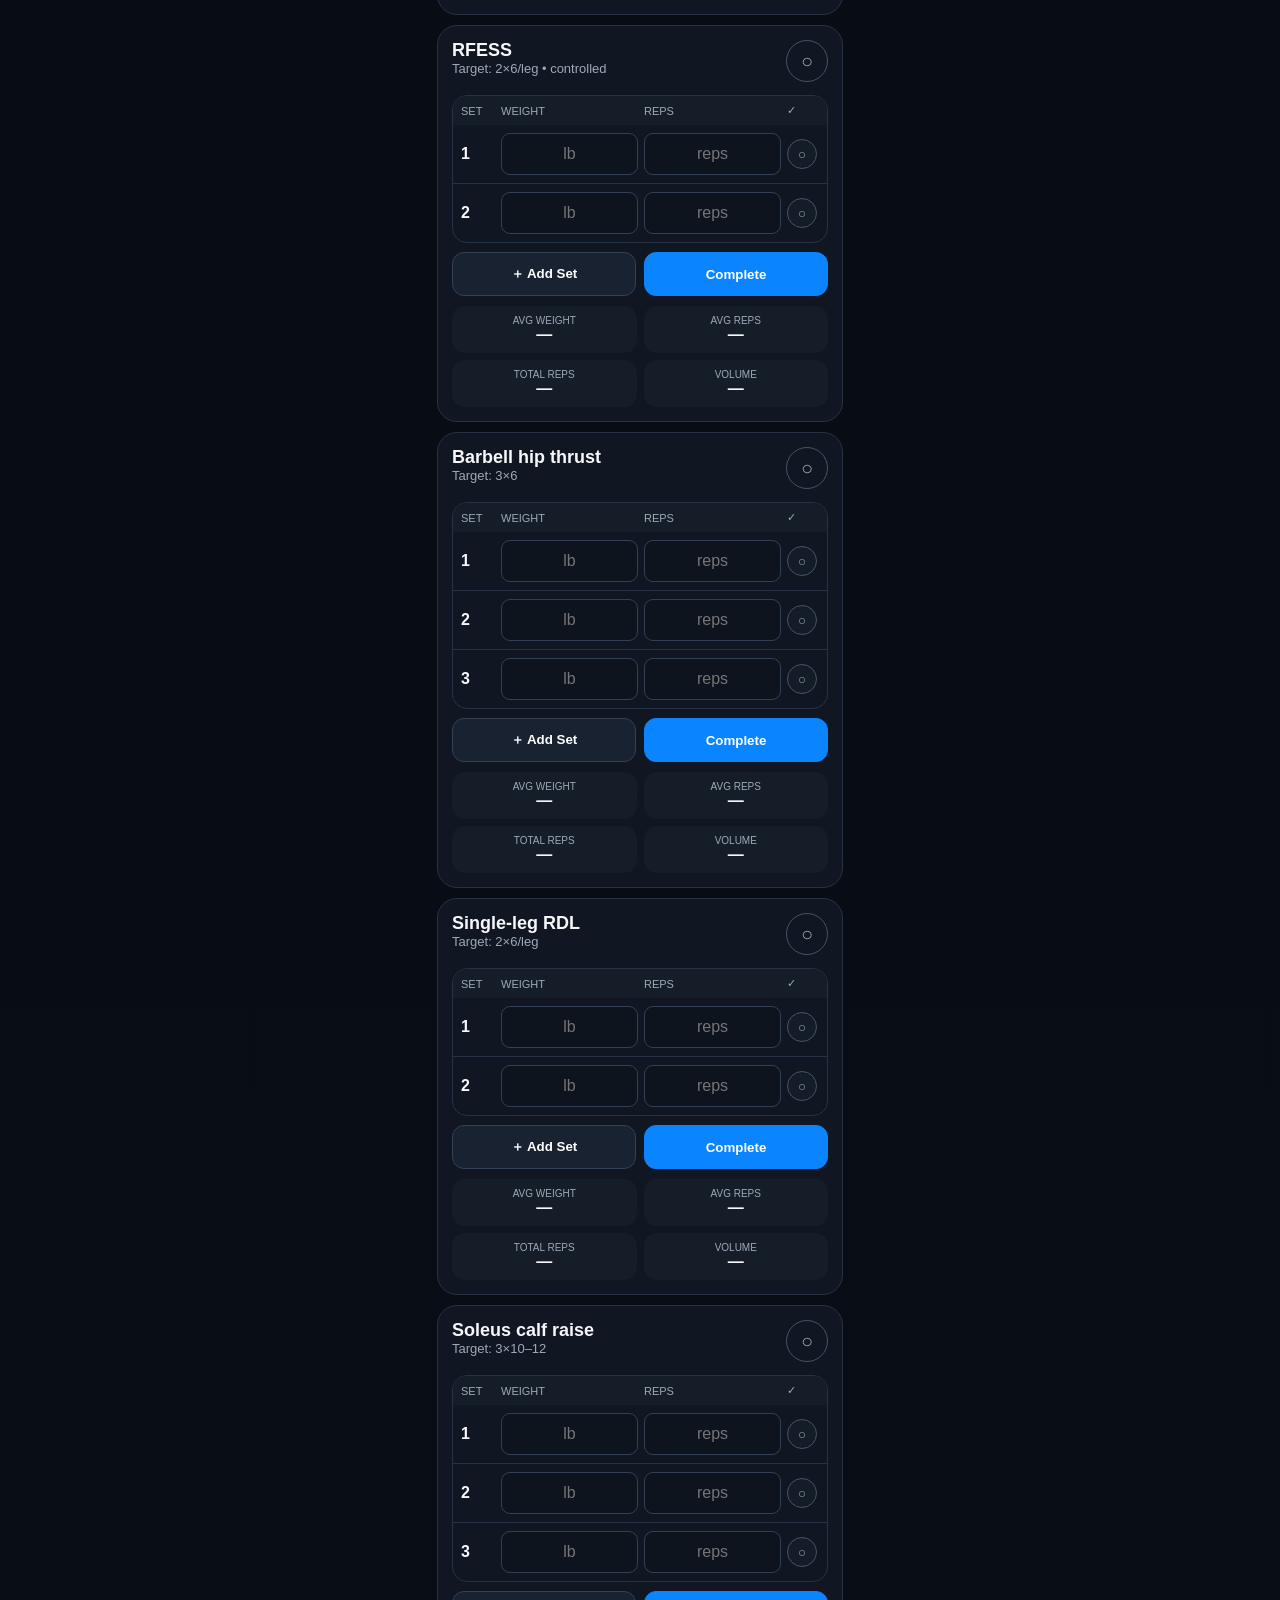
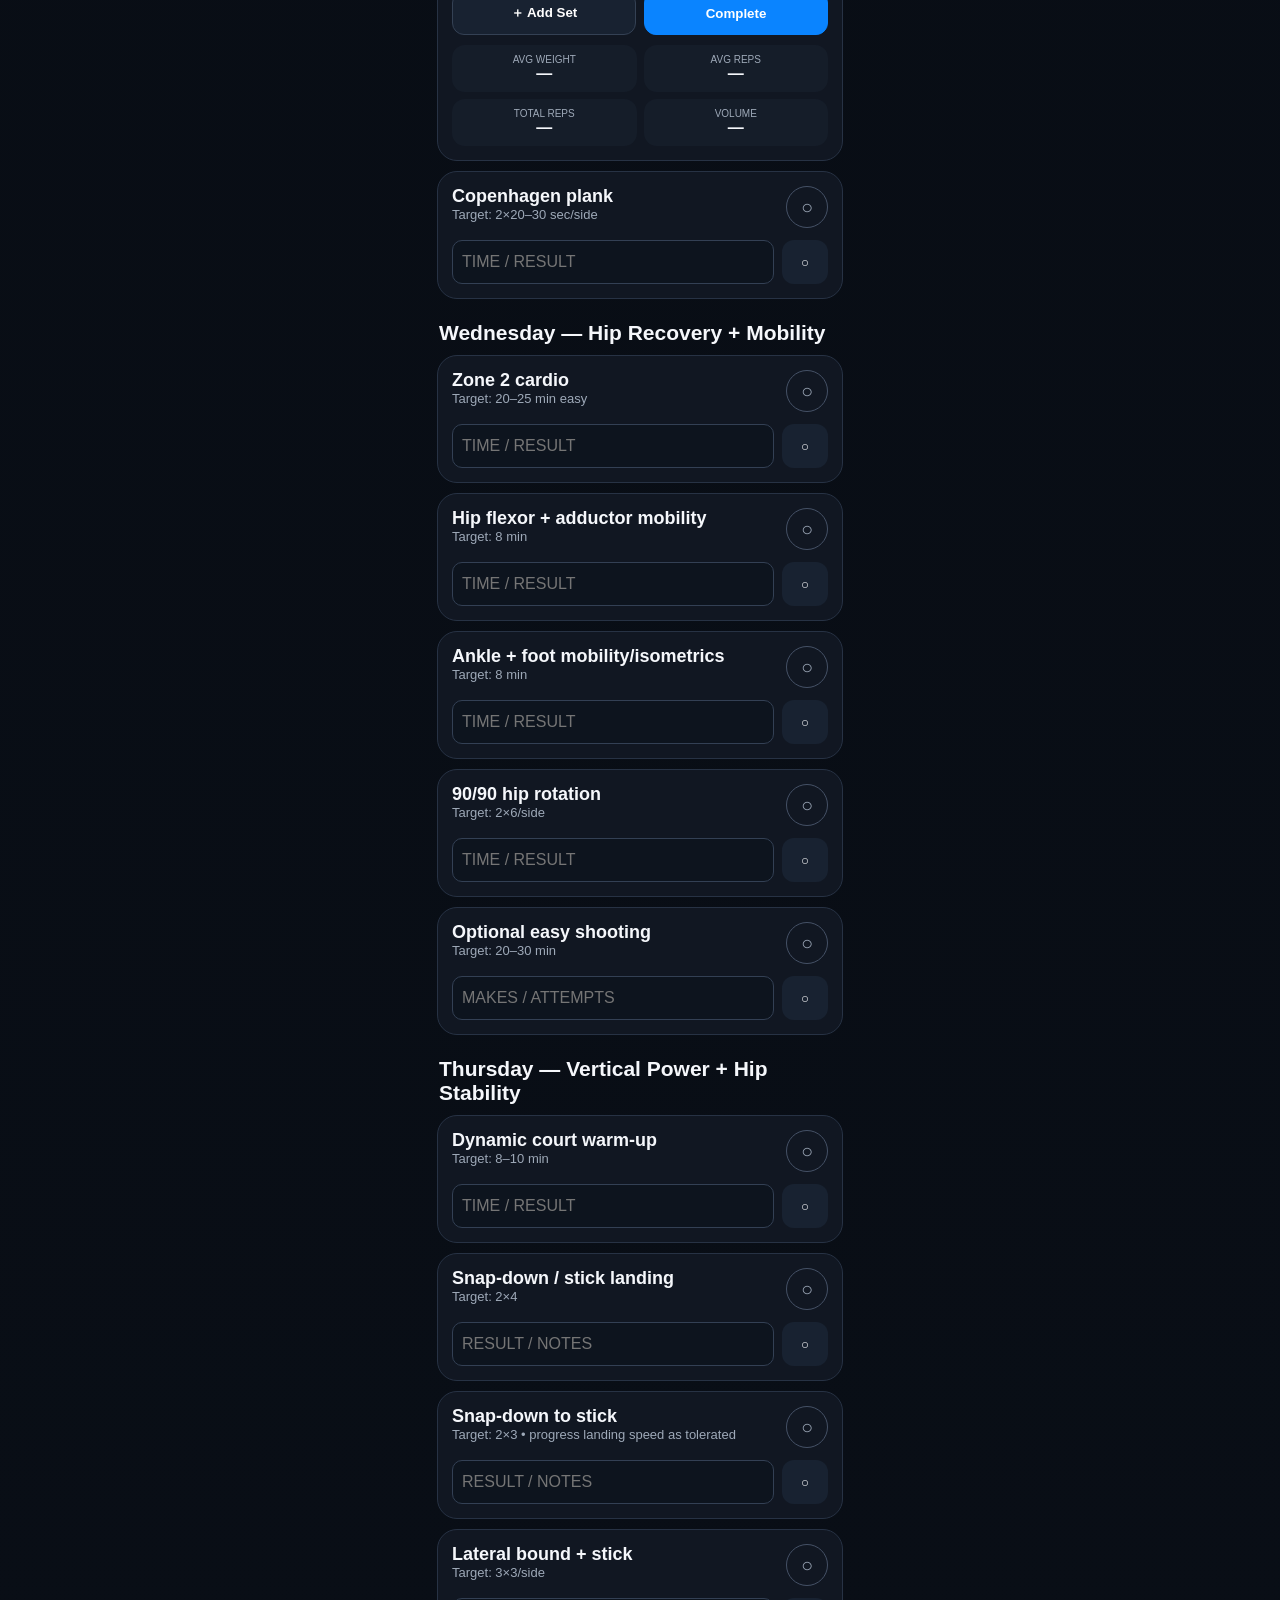
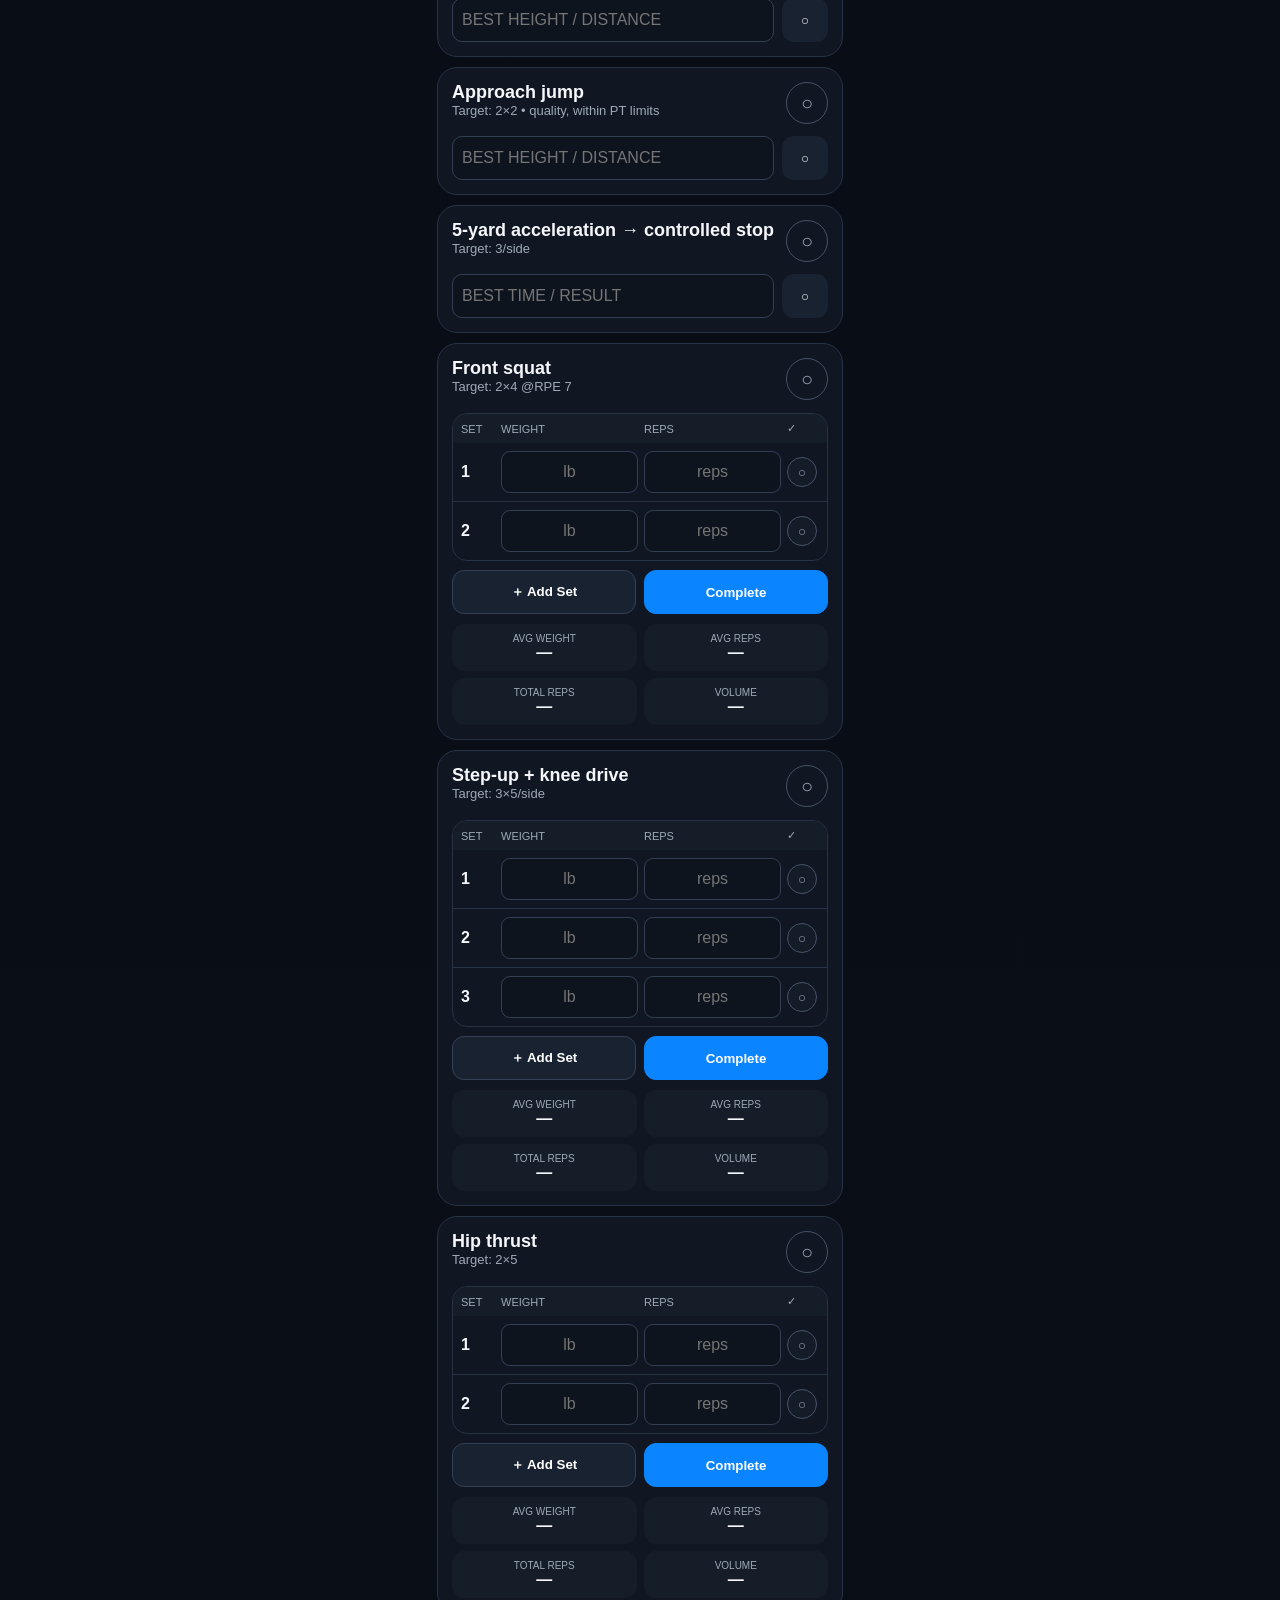
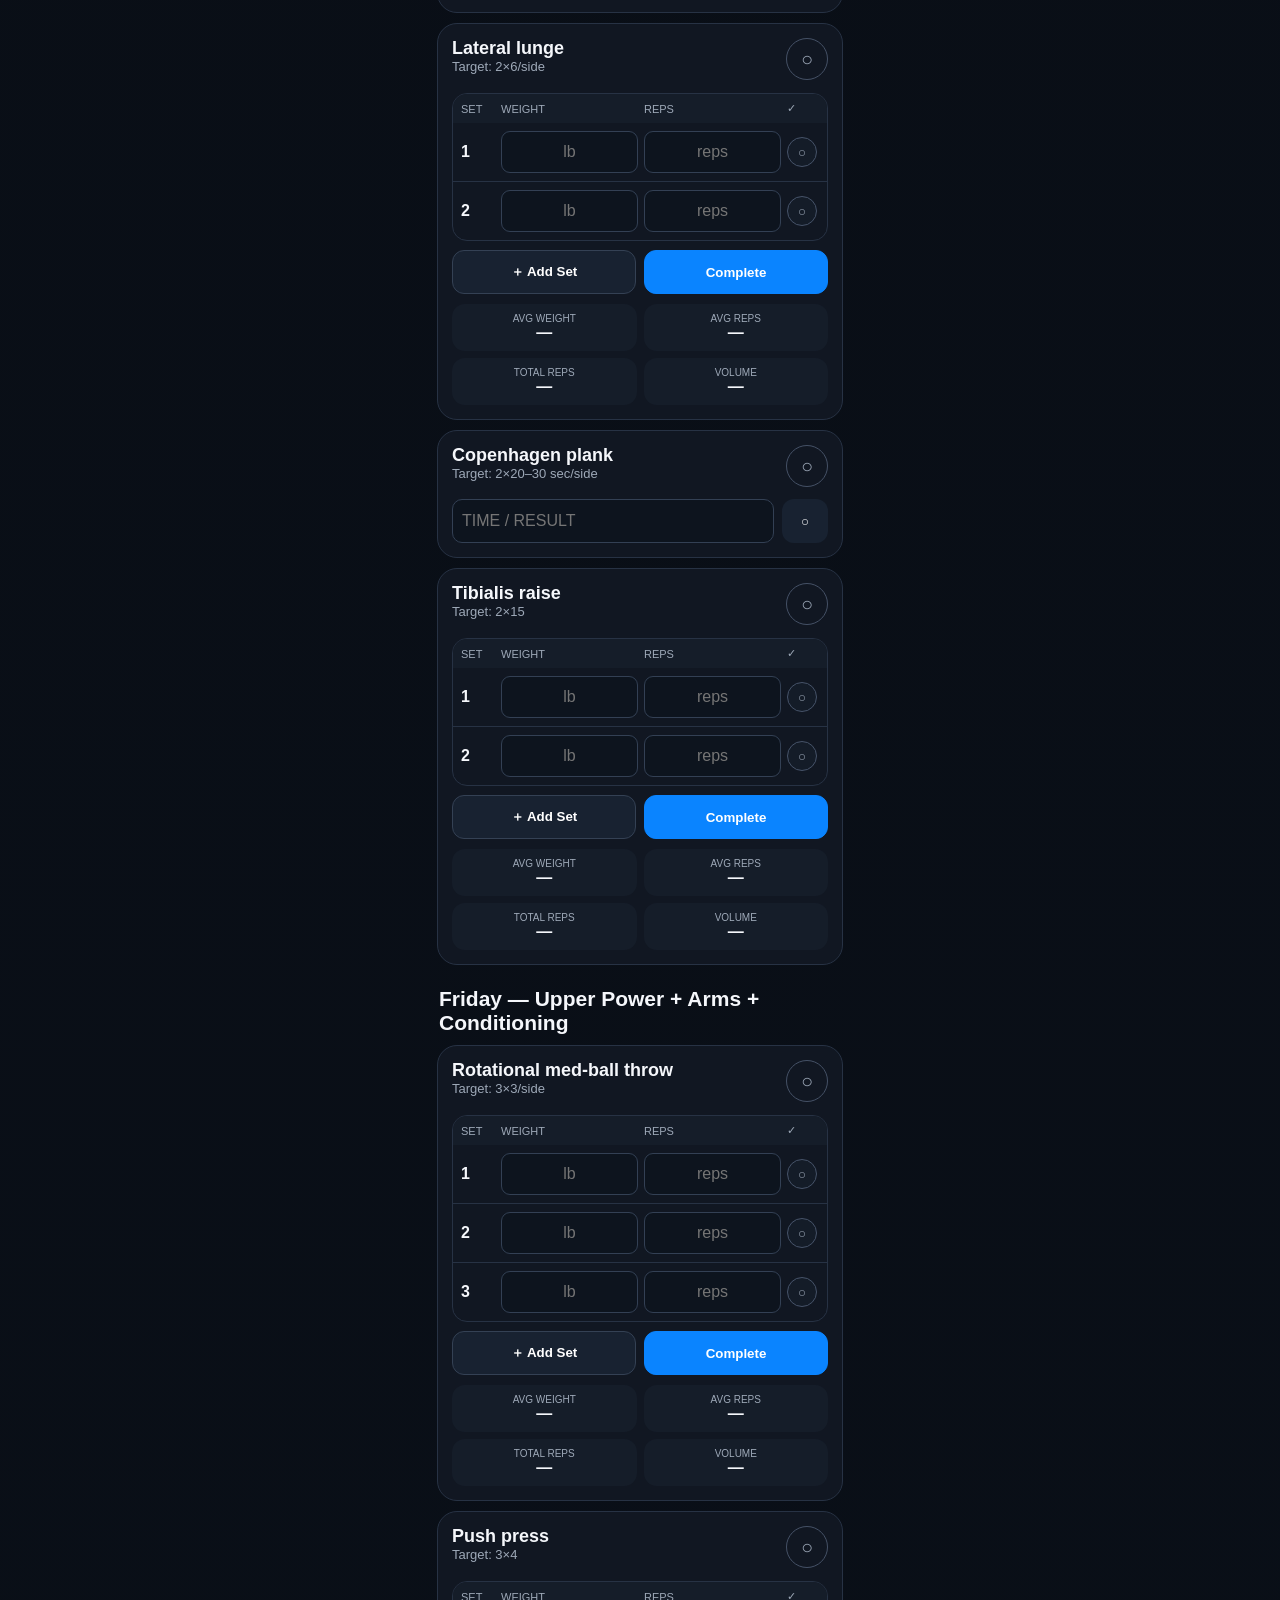
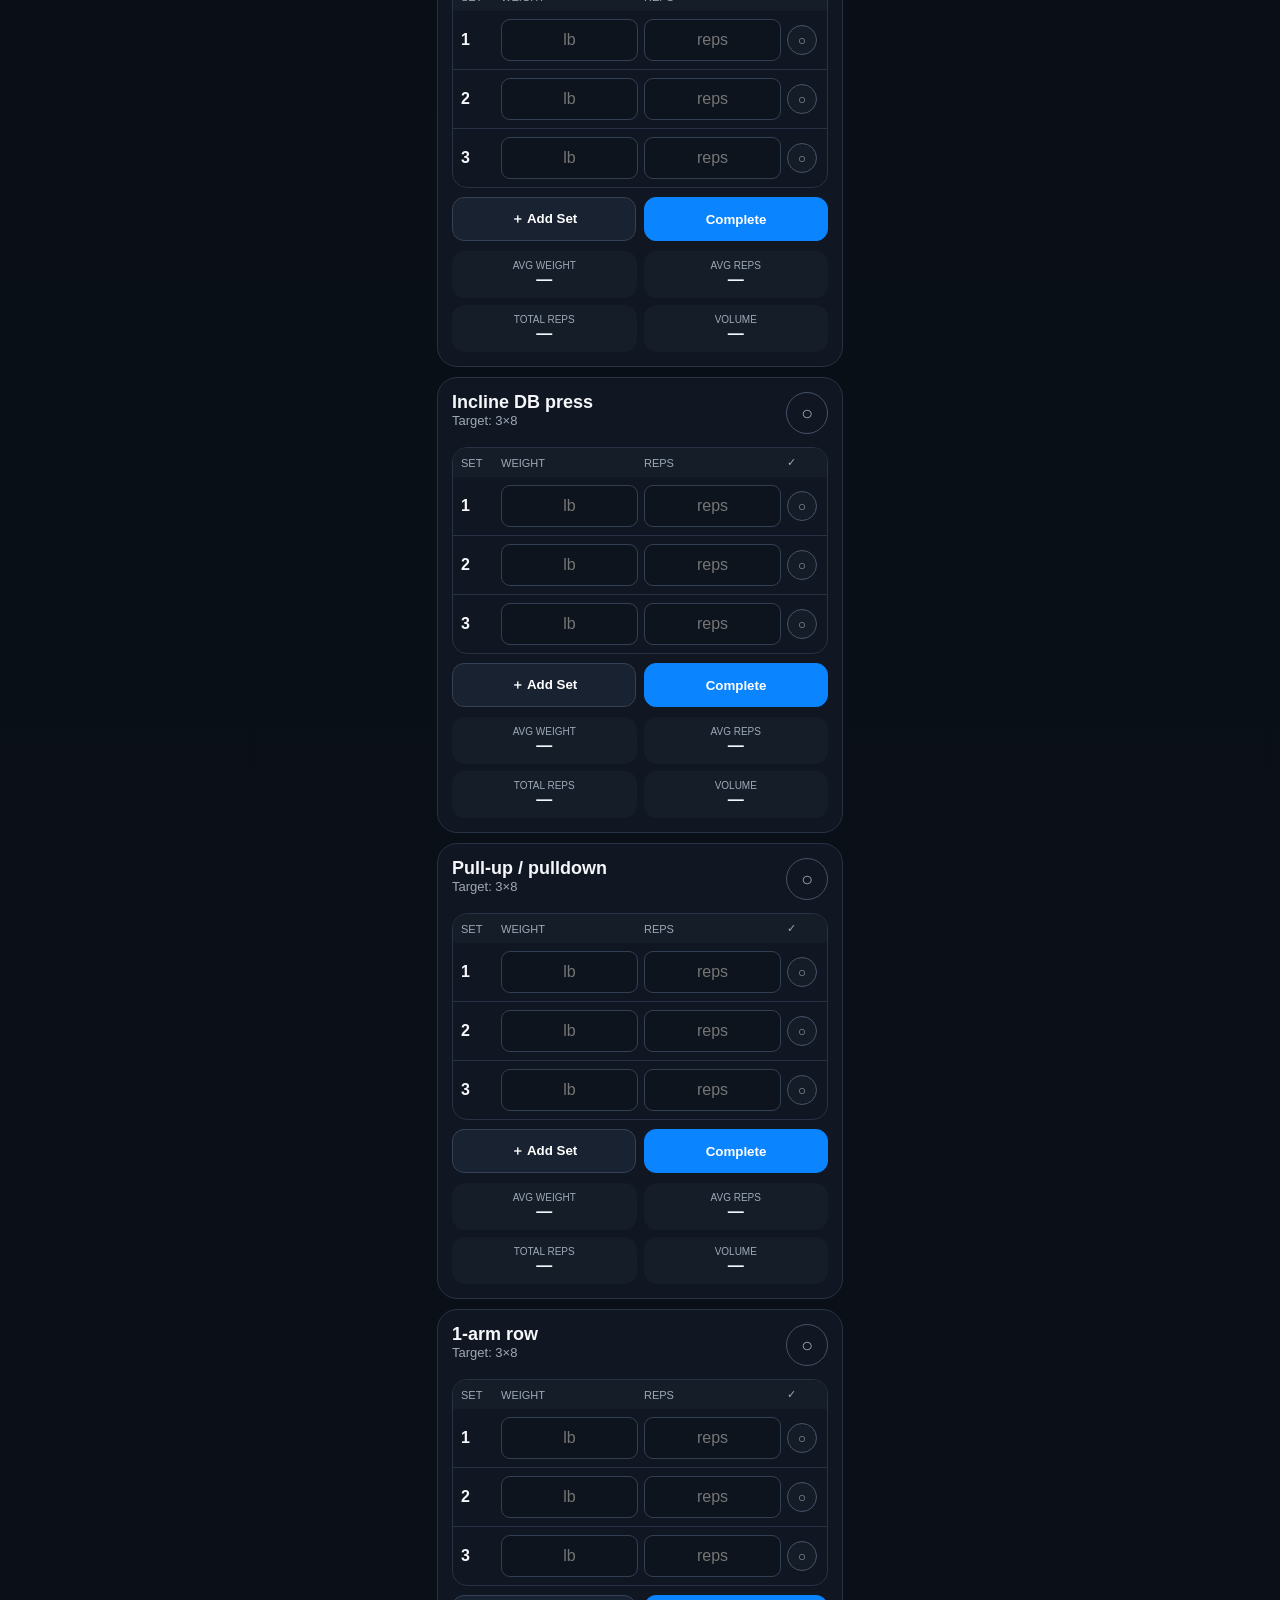
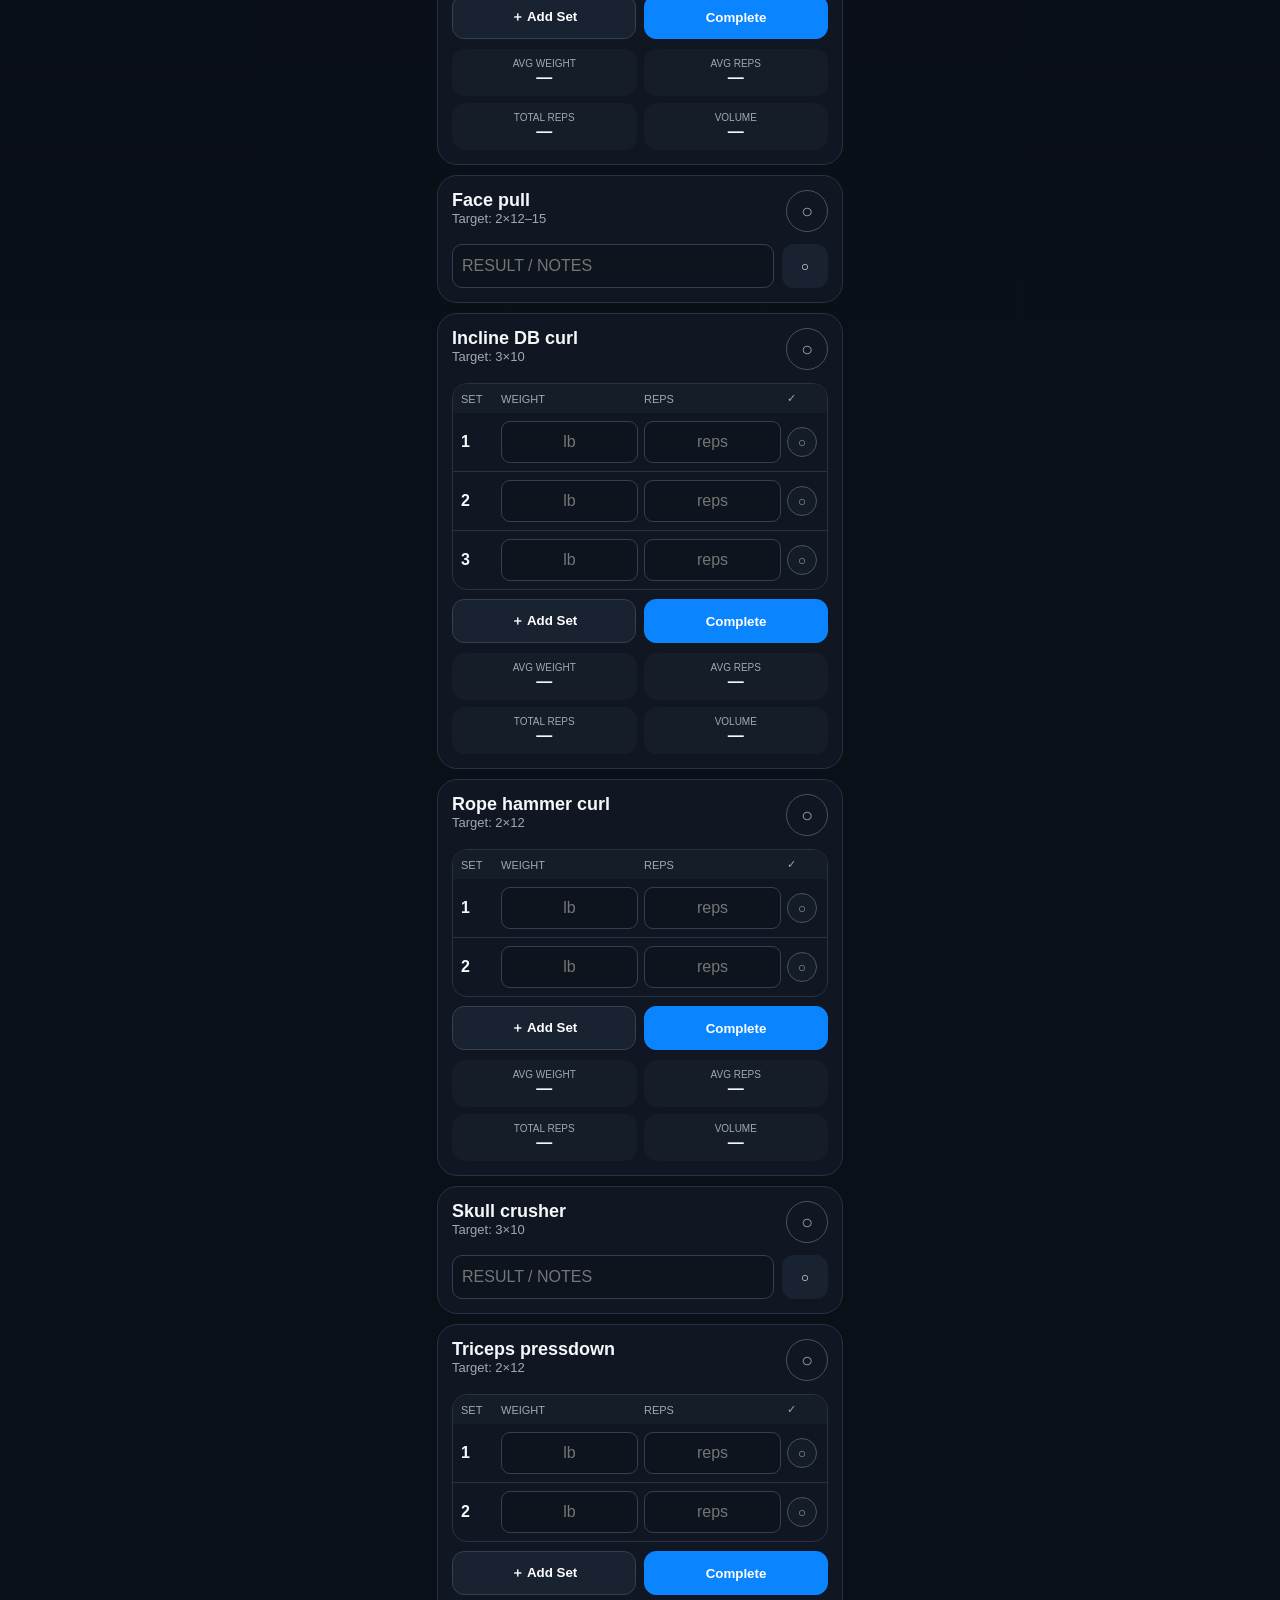
==== commit 73e1baa1: "Align preseason tracker with medical clearance and ongoing knee PT" ====
--- a/ppl-explosive/index.html
+++ b/ppl-explosive/index.html
@@ -16,12 +16,12 @@
 .monitor{padding:13px;border-radius:16px}.monitor h2{font-size:19px;margin-top:0}
 .suggest{padding:10px}
 }
-@media(max-width:360px){.app{padding-left:7px;padding-right:7px}.grid{grid-template-columns:1fr}.weeks button{min-width:48px}.name{font-size:16px}.row{grid-template-columns:25px minmax(0,1fr) minmax(0,1fr) 32px}}</style><div class="app"><div class="brand"><div style="font-size:30px">🏀</div><div><h1>Varsity Elite</h1><div class="sub">Nov 17 Game Prep • Vertical + Knee-Smart Power</div></div></div><div class="weeks" id="weeks"></div><div class="phase"><div class="top"><div><b id="phase"></b><div class="small">First game Nov 17 • sharpen power, protect recovery</div></div><b id="pct">0%</b></div><div class="bar"><i id="bar"></i></div><div class="small" id="count"></div></div><main id="days"></main><div class="monitor"><h2>Weekly Monitoring</h2><div class="grid" id="metrics"></div><div class="rule">Knee rule: stay at or below mild discomfort (0–2/10), with no swelling, limp, or worse symptoms next morning. If symptoms increase, replace jumps with controlled strength and seek sports-physio assessment. Avoid maximal jumps until cleared for full impact. Hard practice replaces extra conditioning. Final week: reduce lifting and jump volume; arrive fresh Nov 17.</div></div></div><script>const P=['Hip Foundation + Jump Quality','Strength → Power','Explosive Conversion','Peak Vertical','Preseason Taper'];const B={
+@media(max-width:360px){.app{padding-left:7px;padding-right:7px}.grid{grid-template-columns:1fr}.weeks button{min-width:48px}.name{font-size:16px}.row{grid-template-columns:25px minmax(0,1fr) minmax(0,1fr) 32px}}</style><div class="app"><div class="brand"><div style="font-size:30px">🏀</div><div><h1>Varsity Elite</h1><div class="sub">Nov 17 Game Prep • Vertical + Knee-Smart Power</div></div></div><div class="weeks" id="weeks"></div><div class="phase"><div class="top"><div><b id="phase"></b><div class="small">First game Nov 17 • sharpen power, protect recovery</div></div><b id="pct">0%</b></div><div class="bar"><i id="bar"></i></div><div class="small" id="count"></div></div><main id="days"></main><div class="monitor"><h2>Weekly Monitoring</h2><div class="grid" id="metrics"></div><div class="rule">Medically cleared and attending PT: follow the therapist’s specific jumping and knee-loading limits. Mild warm-up discomfort that settles can be monitored, but reduce loading if pain rises, movement changes, swelling develops, or symptoms worsen the next morning. Coordinate heavy leg days with PT; avoid duplicating prescribed knee exercises. Hard practice replaces extra conditioning. Reduce leg volume in the final 7–10 days before Nov 17.</div></div></div><script>const P=['Hip Foundation + Jump Quality','Strength → Power','Explosive Conversion','Peak Vertical','Preseason Taper'];const B={
 mon:[['Med-ball chest pass','3×4'],['Bench press','3×5–6'],['Pull-up','3×6–8'],['1-arm DB bench','2×8/side'],['Chest-supported row','3×8'],['Landmine press','2×6/side'],['EZ-bar curl','3×8–10'],['Hammer curl','2×10–12'],['Close-grip bench','3×6–8'],['Rope pressdown','2×10–12'],['Farmer carry','2×30 yd'],['Pallof press','2×8/side']],
-tue:[['Dynamic jump warm-up','8–10 min'],['Mini-band lateral walk','2×10/side'],['Hip airplane','2×5/side slow + controlled'],['Pogo','2×10'],['Countermovement jump','3×2 • crisp, pain-free'],['2-foot approach jump','3×2 • full recovery'],['1-foot approach jump','2×1/leg • only if pain-free'],['Trap-bar deadlift','3×4 @RPE 7'],['RFESS','2×6/leg • controlled'],['Barbell hip thrust','3×6'],['Single-leg RDL','2×6/leg'],['Soleus calf raise','3×10–12'],['Copenhagen plank','2×20–30 sec/side']],
+tue:[['Dynamic jump warm-up','8–10 min'],['Mini-band lateral walk','2×10/side'],['Hip airplane','2×5/side slow + controlled'],['Pogo','2×10'],['Countermovement jump','3×2 • controlled-to-fast, within PT limits'],['2-foot approach jump','3×2 • full recovery'],['1-foot approach jump','2×1/leg • progress only as PT allows'],['Trap-bar deadlift','3×3–4 @RPE 7 • crisp reps'],['RFESS','2×6/leg • controlled'],['Barbell hip thrust','3×6'],['Single-leg RDL','2×6/leg'],['Soleus calf raise','3×10–12'],['Copenhagen plank','2×20–30 sec/side']],
 wed:[['Zone 2 cardio','20–25 min easy'],['Hip flexor + adductor mobility','8 min'],['Ankle + foot mobility/isometrics','8 min'],['90/90 hip rotation','2×6/side'],['Optional easy shooting','20–30 min']],
-thu:[['Dynamic court warm-up','8–10 min'],['Snap-down / stick landing','2×4'],['Snap-down to stick','2×3 • controlled'],['Lateral bound + stick','3×3/side'],['Approach jump','2×2 • pain-free quality'],['5-yard acceleration → controlled stop','3/side'],['Front squat','2×4 @RPE 7'],['Step-up + knee drive','3×5/side'],['Hip thrust','2×5'],['Lateral lunge','2×6/side'],['Copenhagen plank','2×20–30 sec/side'],['Tibialis raise','2×15']],
-fri:[['Rotational med-ball throw','3×3/side'],['Push press','3×4'],['Incline DB press','3×8'],['Pull-up / pulldown','3×8'],['1-arm row','3×8'],['Face pull','2×12–15'],['Incline DB curl','3×10'],['Rope hammer curl','2×12'],['Skull crusher','3×10'],['Triceps pressdown','2×12'],['Basketball intervals','Optional: 1×4×15 sec if no hard practice']],
+thu:[['Dynamic court warm-up','8–10 min'],['Snap-down / stick landing','2×4'],['Snap-down to stick','2×3 • progress landing speed as tolerated'],['Lateral bound + stick','3×3/side'],['Approach jump','2×2 • quality, within PT limits'],['5-yard acceleration → controlled stop','3/side'],['Front squat','2×4 @RPE 7'],['Step-up + knee drive','3×5/side'],['Hip thrust','2×5'],['Lateral lunge','2×6/side'],['Copenhagen plank','2×20–30 sec/side'],['Tibialis raise','2×15']],
+fri:[['Rotational med-ball throw','3×3/side'],['Push press','3×4'],['Incline DB press','3×8'],['Pull-up / pulldown','3×8'],['1-arm row','3×8'],['Face pull','2×12–15'],['Incline DB curl','3×10'],['Rope hammer curl','2×12'],['Skull crusher','3×10'],['Triceps pressdown','2×12'],['Basketball intervals','Optional 4×15 sec only if no hard practice/PT fatigue']],
 sat:[['Hesitation → acceleration','3/side'],['Crossover → acceleration','3/side'],['Retreat → re-attack','3/side'],['Closeout → attack','3/side'],['Defensive slide → sprint','3 reps'],['1-foot finishes','6/side'],['2-foot power finishes','6/side'],['Veer/contact finishes','6/side'],['Catch-and-shoot','20 makes'],['Relocation 3s','15 makes'],['Pull-up jumpers','15 makes'],['Game-speed 3s','20 makes'],['Live play / advantage drill','15–25 min'],['Pressure free throws','10 makes']],
 sun:[['Complete rest','Recover']]
 };
@@ -64,4 +64,4 @@
    d.sat=d.sat.map(x=>[x[0],x[1]]); 
  }
  return d
-}const DATA_VERSION='fresh_2026_10_02';if(localStorage.getItem('varsityDataVersion')!==DATA_VERSION){Object.keys(localStorage).filter(k=>k.startsWith('ve4_')||k.startsWith('veHistory_')||k==='varsityW').forEach(k=>localStorage.removeItem(k));localStorage.setItem('varsityDataVersion',DATA_VERSION);localStorage.setItem('varsityW','1')}let w=Math.min(5,Math.max(1,+(localStorage.getItem('varsityW')||1)));const K=x=>`ve4_${w}_${x}`;const HK=n=>`veHistory_${n.toLowerCase().replace(/[^a-z0-9]+/g,'_')}`;function history(n){try{return JSON.parse(localStorage.getItem(HK(n))||'[]')}catch(e){return[]}}function roundLoad(x){if(!x)return 0;return Math.max(0,Math.round(x/5)*5)}function suggest(n,target){let h=history(n),last=h[h.length-1];if(!last||!last.sets||!last.sets.length)return null;let a=last.sets.filter(x=>+x.w>0&&+x.r>0);if(!a.length)return null;let weights=a.map(x=>+x.w),reps=a.map(x=>+x.r),maxW=Math.max(...weights),avgR=reps.reduce((q,x)=>q+x,0)/reps.length,m=String(target).match(/×(\d+)(?:[–-](\d+))?/),lo=m?+m[1]:0,hi=m?+(m[2]||m[1]):0,next=maxW,why='Repeat the last successful top weight and own the prescribed reps.';if(hi&&reps.every(r=>r>=hi)){let pct=/deadlift|squat|hip thrust|rdl/i.test(n)?1.03:1.025;next=roundLoad(maxW*pct);if(next<=maxW)next=maxW+5;why='All logged sets reached the top of the rep target, so progress by the smallest practical load increase.'}else if(lo&&avgR<lo){next=roundLoad(maxW*.95);why='Average reps were below the target, so start slightly lighter and prioritize clean reps.'}return{weight:next,last:maxW,why}}function recordHistory(n,target,sets){let a=sets.filter(x=>+x.w>0&&+x.r>0);if(!a.length)return;let h=history(n),sig=JSON.stringify(a.map(x=>[+x.w,+x.r]));if(h.length&&h[h.length-1].sig===sig)return;h.push({date:new Date().toISOString(),week:w,target:target,sets:a.map(x=>({w:+x.w,r:+x.r})),sig:sig});localStorage.setItem(HK(n),JSON.stringify(h.slice(-12)))}function type(n){n=n.toLowerCase();if(/bench|press|pull-up|pulldown|row|curl|deadlift|rfess|rdl|squat|thrust|lunge|calf|tibialis|step-up/.test(n))return'load';if(/sprint|acceleration|shuttle|flying/.test(n))return'time';if(/jump|bound/.test(n))return'jump';if(/shoot|finish|free throw/.test(n))return'makes';if(/cardio|warm-up|mobility|isometric|mirror|interval|live play|copenhagen|hip airplane|band lateral|lateral band|90\/90/.test(n))return'duration';return'simple'}function ns(t){let m=t.match(/(\d+)\s*×/);return m?Math.min(6,+m[1]):1}function card(e,di,ei){let id=`${di}_${ei}`,c=document.createElement('article'),ty=type(e[0]),done=localStorage.getItem(K(id+'c'))==='1';c.className='exercise'+(done?' done':'');c.innerHTML=`<div class="head"><div><div class="name">${e[0]}</div><div class="target">Target: ${e[1]}</div></div><button class="complete">${done?'✓':'○'}</button></div><div class="body"></div>`;let body=c.querySelector('.body');if(ty==='load'){let s=JSON.parse(localStorage.getItem(K(id+'s'))||'null')||Array.from({length:ns(e[1])},()=>({w:'',r:'',d:0}));body.innerHTML='<div class="table"><div class="row hdr"><span>Set</span><span>Weight</span><span>Reps</span><span>✓</span></div><div class="rows"></div></div><div class="actions"><button class="add">＋ Add Set</button><button class="primary fin">'+(done?'Completed':'Complete')+'</button></div><div class="stats"><div class="stat"><small>Avg Weight</small><b class="aw">—</b></div><div class="stat"><small>Avg Reps</small><b class="ar">—</b></div><div class="stat"><small>Total Reps</small><b class="tr">—</b></div><div class="stat"><small>Volume</small><b class="vol">—</b></div></div><div class="suggest" style="display:none"><small>Next time • suggested start</small><b class="nextw"></b><span class="nextwhy"></span></div>';let rows=body.querySelector('.rows');function showSuggestion(){let q=suggest(e[0],e[1]),box=body.querySelector('.suggest');if(!q){box.style.display='none';return}box.style.display='block';box.querySelector('.nextw').textContent=q.weight+' lb';box.querySelector('.nextwhy').textContent=q.why}function stat(){let entered=s.filter(x=>String(x.w).trim()||String(x.r).trim()),ws=entered.filter(x=>+x.w>0),rs=entered.filter(x=>+x.r>0),reps=rs.reduce((q,x)=>q+(+x.r),0),vol=entered.reduce((q,x)=>q+(+x.r||0)*(+x.w||0),0),aw=ws.length?ws.reduce((q,x)=>q+(+x.w),0)/ws.length:0,ar=rs.length?reps/rs.length:0;body.querySelector('.aw').textContent=aw?aw.toFixed(1)+' lb':'—';body.querySelector('.ar').textContent=ar?ar.toFixed(1):'—';body.querySelector('.tr').textContent=reps||'—';body.querySelector('.vol').textContent=vol?Math.round(vol).toLocaleString()+' lb':'—';showSuggestion()}function save(){localStorage.setItem(K(id+'s'),JSON.stringify(s));stat()}function rr(){rows.innerHTML='';s.forEach((x,i)=>{let r=document.createElement('div');r.className='row';r.innerHTML=`<b>${i+1}</b><input inputmode=decimal placeholder="lb" value="${x.w}"><input inputmode=numeric placeholder="reps" value="${x.r}"><button class="setdone ${x.d?'on':''}">${x.d?'✓':'○'}</button>`;let a=r.querySelectorAll('input');a[0].oninput=z=>{x.w=z.target.value;save()};a[1].oninput=z=>{x.r=z.target.value;save()};r.querySelector('button').onclick=()=>{x.d=!x.d;save();rr()};rows.appendChild(r)});stat()}body.querySelector('.add').onclick=()=>{s.push({w:'',r:'',d:0});save();rr()};body.querySelector('.fin').onclick=()=>toggle();rr();function syncSets(){if(done){s.forEach(x=>{if(String(x.w).trim()||String(x.r).trim())x.d=1});save();recordHistory(e[0],e[1],s);rr()}}c._syncSets=syncSets}else{let label=ty==='time'?'BEST TIME / RESULT':ty==='jump'?'BEST HEIGHT / DISTANCE':ty==='makes'?'MAKES / ATTEMPTS':ty==='duration'?'TIME / RESULT':'RESULT / NOTES';body.innerHTML=`<div class="simple"><input placeholder="${label}" value="${localStorage.getItem(K(id+'v'))||''}"><button class="${done?'on':''}">${done?'✓':'○'}</button></div>`;body.querySelector('input').oninput=z=>localStorage.setItem(K(id+'v'),z.target.value);body.querySelector('button').onclick=()=>toggle()}function toggle(){done=!done;localStorage.setItem(K(id+'c'),done?'1':'0');c.classList.toggle('done',done);c.querySelector('.complete').textContent=done?'✓':'○';let fin=c.querySelector('.fin');if(fin)fin.textContent=done?'Completed':'Complete';if(c._syncSets)c._syncSets();let b=c.querySelector('.simple button');if(b){b.classList.toggle('on',done);b.textContent=done?'✓':'○'}progress()}c.querySelector('.complete').onclick=toggle;return c}function render(){weeks.innerHTML='';for(let i=1;i<=5;i++){let b=document.createElement('button');b.textContent='W'+i;b.className=i==w?'on':'';b.onclick=()=>{w=i;localStorage.setItem('varsityW',i);render()};weeks.appendChild(b)}phase.textContent='Week '+w+': '+P[w-1];let d=plan(w),L=[['Monday — Upper Strength + Arms',d.mon],['Tuesday — Vertical + Hip Strength',d.tue],['Wednesday — Hip Recovery + Mobility',d.wed],['Thursday — Vertical Power + Hip Stability',d.thu],['Friday — Upper Power + Arms + Conditioning',d.fri],['Saturday — Basketball Athleticism + Skill Transfer',d.sat],['Sunday — Complete Rest',d.sun]];days.innerHTML='';L.forEach((d,di)=>{let x=document.createElement('section');x.className='day';x.innerHTML='<h2>'+d[0]+'</h2>';d[1].forEach((e,ei)=>x.appendChild(card(e,di,ei)));days.appendChild(x)});metrics.innerHTML='';[['Sleep hours','sleep'],['Readiness 1–5','ready'],['Leg freshness 1–5','fresh'],['Practice min','practice'],['Game min','game'],['Knee pain 0–10','knee'],['Achilles pain 0–10','ach']].forEach(m=>{let x=document.createElement('div');x.className='metric';x.innerHTML=`<label>${m[0]}</label><input type=number value="${localStorage.getItem(K(m[1]))||''}">`;x.querySelector('input').oninput=z=>localStorage.setItem(K(m[1]),z.target.value);metrics.appendChild(x)});progress()}function progress(){let a=[...document.querySelectorAll('.exercise')],n=a.filter(x=>x.classList.contains('done')).length,p=a.length?Math.round(n/a.length*100):0;bar.style.width=p+'%';pct.textContent=p+'%';count.textContent=n+' of '+a.length+' exercises complete'}render();</script>+}const DATA_VERSION='fresh_2026_10_02';if(localStorage.getItem('varsityDataVersion')!==DATA_VERSION){Object.keys(localStorage).filter(k=>k.startsWith('ve4_')||k.startsWith('veHistory_')||k==='varsityW').forEach(k=>localStorage.removeItem(k));localStorage.setItem('varsityDataVersion',DATA_VERSION);localStorage.setItem('varsityW','1')}let w=Math.min(5,Math.max(1,+(localStorage.getItem('varsityW')||1)));const K=x=>`ve4_${w}_${x}`;const HK=n=>`veHistory_${n.toLowerCase().replace(/[^a-z0-9]+/g,'_')}`;function history(n){try{return JSON.parse(localStorage.getItem(HK(n))||'[]')}catch(e){return[]}}function roundLoad(x){if(!x)return 0;return Math.max(0,Math.round(x/5)*5)}function suggest(n,target){let h=history(n),last=h[h.length-1];if(!last||!last.sets||!last.sets.length)return null;let a=last.sets.filter(x=>+x.w>0&&+x.r>0);if(!a.length)return null;let weights=a.map(x=>+x.w),reps=a.map(x=>+x.r),maxW=Math.max(...weights),avgR=reps.reduce((q,x)=>q+x,0)/reps.length,m=String(target).match(/×(\d+)(?:[–-](\d+))?/),lo=m?+m[1]:0,hi=m?+(m[2]||m[1]):0,next=maxW,why='Repeat the last successful top weight and own the prescribed reps.';if(hi&&reps.every(r=>r>=hi)){let pct=/deadlift|squat|hip thrust|rdl/i.test(n)?1.03:1.025;next=roundLoad(maxW*pct);if(next<=maxW)next=maxW+5;why='All logged sets reached the top of the rep target, so progress by the smallest practical load increase.'}else if(lo&&avgR<lo){next=roundLoad(maxW*.95);why='Average reps were below the target, so start slightly lighter and prioritize clean reps.'}return{weight:next,last:maxW,why}}function recordHistory(n,target,sets){let a=sets.filter(x=>+x.w>0&&+x.r>0);if(!a.length)return;let h=history(n),sig=JSON.stringify(a.map(x=>[+x.w,+x.r]));if(h.length&&h[h.length-1].sig===sig)return;h.push({date:new Date().toISOString(),week:w,target:target,sets:a.map(x=>({w:+x.w,r:+x.r})),sig:sig});localStorage.setItem(HK(n),JSON.stringify(h.slice(-12)))}function type(n){n=n.toLowerCase();if(/bench|press|pull-up|pulldown|row|curl|deadlift|rfess|rdl|squat|thrust|lunge|calf|tibialis|step-up/.test(n))return'load';if(/sprint|acceleration|shuttle|flying/.test(n))return'time';if(/jump|bound/.test(n))return'jump';if(/shoot|finish|free throw/.test(n))return'makes';if(/cardio|warm-up|mobility|isometric|mirror|interval|live play|copenhagen|hip airplane|band lateral|lateral band|90\/90/.test(n))return'duration';return'simple'}function ns(t){let m=t.match(/(\d+)\s*×/);return m?Math.min(6,+m[1]):1}function card(e,di,ei){let id=`${di}_${ei}`,c=document.createElement('article'),ty=type(e[0]),done=localStorage.getItem(K(id+'c'))==='1';c.className='exercise'+(done?' done':'');c.innerHTML=`<div class="head"><div><div class="name">${e[0]}</div><div class="target">Target: ${e[1]}</div></div><button class="complete">${done?'✓':'○'}</button></div><div class="body"></div>`;let body=c.querySelector('.body');if(ty==='load'){let s=JSON.parse(localStorage.getItem(K(id+'s'))||'null')||Array.from({length:ns(e[1])},()=>({w:'',r:'',d:0}));body.innerHTML='<div class="table"><div class="row hdr"><span>Set</span><span>Weight</span><span>Reps</span><span>✓</span></div><div class="rows"></div></div><div class="actions"><button class="add">＋ Add Set</button><button class="primary fin">'+(done?'Completed':'Complete')+'</button></div><div class="stats"><div class="stat"><small>Avg Weight</small><b class="aw">—</b></div><div class="stat"><small>Avg Reps</small><b class="ar">—</b></div><div class="stat"><small>Total Reps</small><b class="tr">—</b></div><div class="stat"><small>Volume</small><b class="vol">—</b></div></div><div class="suggest" style="display:none"><small>Next time • suggested start</small><b class="nextw"></b><span class="nextwhy"></span></div>';let rows=body.querySelector('.rows');function showSuggestion(){let q=suggest(e[0],e[1]),box=body.querySelector('.suggest');if(!q){box.style.display='none';return}box.style.display='block';box.querySelector('.nextw').textContent=q.weight+' lb';box.querySelector('.nextwhy').textContent=q.why}function stat(){let entered=s.filter(x=>String(x.w).trim()||String(x.r).trim()),ws=entered.filter(x=>+x.w>0),rs=entered.filter(x=>+x.r>0),reps=rs.reduce((q,x)=>q+(+x.r),0),vol=entered.reduce((q,x)=>q+(+x.r||0)*(+x.w||0),0),aw=ws.length?ws.reduce((q,x)=>q+(+x.w),0)/ws.length:0,ar=rs.length?reps/rs.length:0;body.querySelector('.aw').textContent=aw?aw.toFixed(1)+' lb':'—';body.querySelector('.ar').textContent=ar?ar.toFixed(1):'—';body.querySelector('.tr').textContent=reps||'—';body.querySelector('.vol').textContent=vol?Math.round(vol).toLocaleString()+' lb':'—';showSuggestion()}function save(){localStorage.setItem(K(id+'s'),JSON.stringify(s));stat()}function rr(){rows.innerHTML='';s.forEach((x,i)=>{let r=document.createElement('div');r.className='row';r.innerHTML=`<b>${i+1}</b><input inputmode=decimal placeholder="lb" value="${x.w}"><input inputmode=numeric placeholder="reps" value="${x.r}"><button class="setdone ${x.d?'on':''}">${x.d?'✓':'○'}</button>`;let a=r.querySelectorAll('input');a[0].oninput=z=>{x.w=z.target.value;save()};a[1].oninput=z=>{x.r=z.target.value;save()};r.querySelector('button').onclick=()=>{x.d=!x.d;save();rr()};rows.appendChild(r)});stat()}body.querySelector('.add').onclick=()=>{s.push({w:'',r:'',d:0});save();rr()};body.querySelector('.fin').onclick=()=>toggle();rr();function syncSets(){if(done){s.forEach(x=>{if(String(x.w).trim()||String(x.r).trim())x.d=1});save();recordHistory(e[0],e[1],s);rr()}}c._syncSets=syncSets}else{let label=ty==='time'?'BEST TIME / RESULT':ty==='jump'?'BEST HEIGHT / DISTANCE':ty==='makes'?'MAKES / ATTEMPTS':ty==='duration'?'TIME / RESULT':'RESULT / NOTES';body.innerHTML=`<div class="simple"><input placeholder="${label}" value="${localStorage.getItem(K(id+'v'))||''}"><button class="${done?'on':''}">${done?'✓':'○'}</button></div>`;body.querySelector('input').oninput=z=>localStorage.setItem(K(id+'v'),z.target.value);body.querySelector('button').onclick=()=>toggle()}function toggle(){done=!done;localStorage.setItem(K(id+'c'),done?'1':'0');c.classList.toggle('done',done);c.querySelector('.complete').textContent=done?'✓':'○';let fin=c.querySelector('.fin');if(fin)fin.textContent=done?'Completed':'Complete';if(c._syncSets)c._syncSets();let b=c.querySelector('.simple button');if(b){b.classList.toggle('on',done);b.textContent=done?'✓':'○'}progress()}c.querySelector('.complete').onclick=toggle;return c}function render(){weeks.innerHTML='';for(let i=1;i<=5;i++){let b=document.createElement('button');b.textContent='W'+i;b.className=i==w?'on':'';b.onclick=()=>{w=i;localStorage.setItem('varsityW',i);render()};weeks.appendChild(b)}phase.textContent='Week '+w+': '+P[w-1];let d=plan(w),L=[['Monday — Upper Strength + Arms',d.mon],['Tuesday — Vertical + Hip Strength',d.tue],['Wednesday — Hip Recovery + Mobility',d.wed],['Thursday — Vertical Power + Hip Stability',d.thu],['Friday — Upper Power + Arms + Conditioning',d.fri],['Saturday — Basketball Athleticism + Skill Transfer',d.sat],['Sunday — Complete Rest',d.sun]];days.innerHTML='';L.forEach((d,di)=>{let x=document.createElement('section');x.className='day';x.innerHTML='<h2>'+d[0]+'</h2>';d[1].forEach((e,ei)=>x.appendChild(card(e,di,ei)));days.appendChild(x)});metrics.innerHTML='';[['Sleep hours','sleep'],['Readiness 1–5','ready'],['Leg freshness 1–5','fresh'],['Practice min','practice'],['Game min','game'],['Knee pain during warm-up 0–10','knee'],['Knee pain next morning 0–10','kneemorning'],['PT / knee loading notes','ptnotes'],['Achilles pain 0–10','ach']].forEach(m=>{let x=document.createElement('div');x.className='metric';x.innerHTML=`<label>${m[0]}</label><input type=number value="${localStorage.getItem(K(m[1]))||''}">`;x.querySelector('input').oninput=z=>localStorage.setItem(K(m[1]),z.target.value);metrics.appendChild(x)});progress()}function progress(){let a=[...document.querySelectorAll('.exercise')],n=a.filter(x=>x.classList.contains('done')).length,p=a.length?Math.round(n/a.length*100):0;bar.style.width=p+'%';pct.textContent=p+'%';count.textContent=n+' of '+a.length+' exercises complete'}render();</script>
